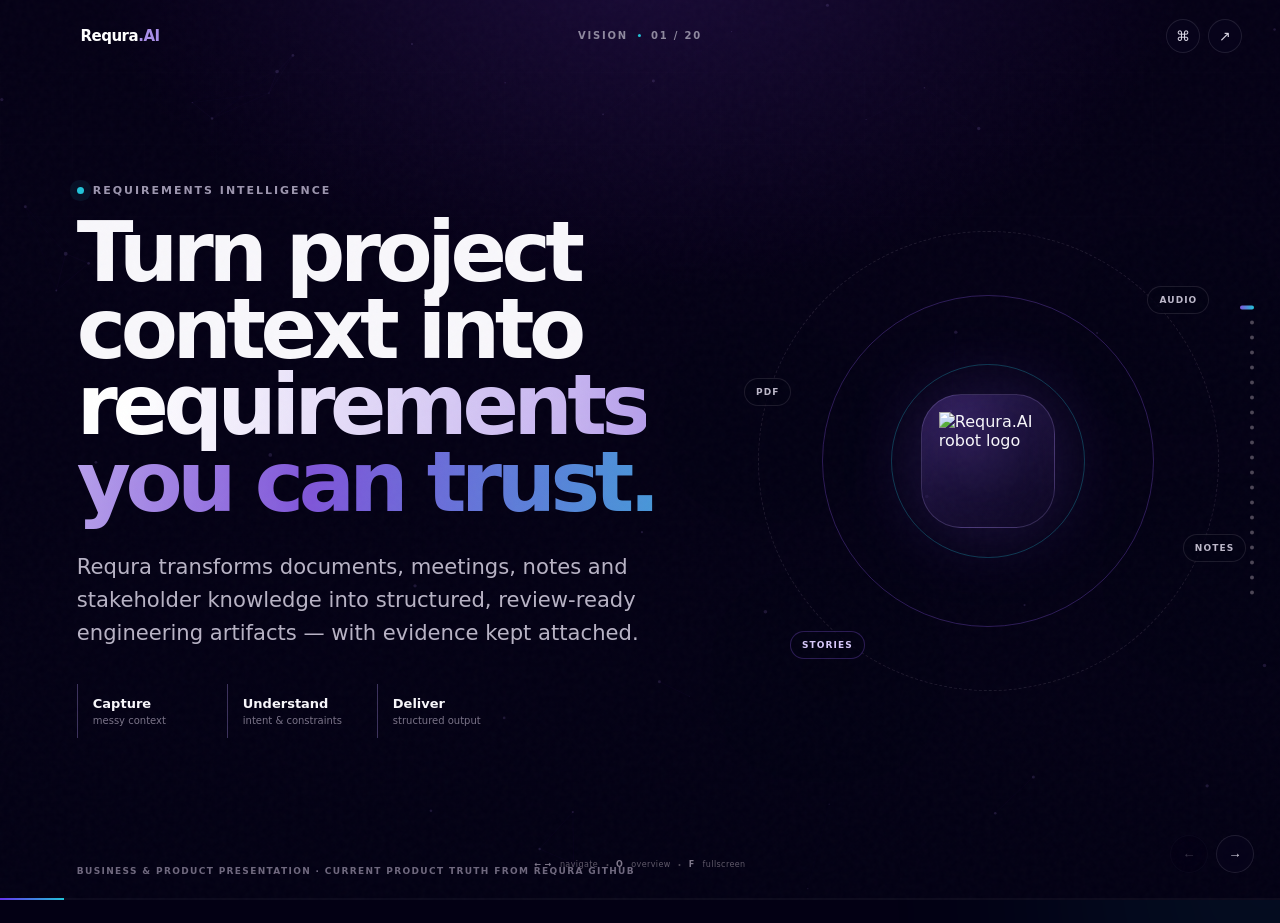
==== index.html @ b91cbfca "feat(presentation): consolidate strategy, restore BMC & add 'Why Now' slide - Consolidated SWOT and " ====
<!doctype html>
<html lang="en">
<head>
  <meta charset="utf-8" />
  <meta name="viewport" content="width=device-width,initial-scale=1,viewport-fit=cover" />
  <meta name="theme-color" content="#030014" />
  <meta name="description" content="Requra.AI — interactive business and product presentation: from fragmented stakeholder context to traceable, review-ready requirements." />
  <meta property="og:title" content="Requra.AI — From Context to Requirements You Can Trust" />
  <meta property="og:description" content="An interactive business and product presentation featuring Requra.AI, evidence-grounded requirements intelligence, market strategy and product proof." />
  <meta property="og:type" content="website" />
  <meta property="og:url" content="https://requra-ai-business-presentation.vercel.app" />
  <meta name="twitter:card" content="summary_large_image" />
  <link rel="canonical" href="https://requra-ai-business-presentation.vercel.app" />
  <title>Requra.AI — From Context to Requirements You Can Trust</title>
  <link rel="stylesheet" href="styles/part-1.css" />
  <link rel="stylesheet" href="styles/part-2.css" />
  <link rel="stylesheet" href="styles/part-3.css" />
  <link rel="stylesheet" href="styles/part-4.css" />
  <link rel="stylesheet" href="styles/part-5.css" />
  <link rel="stylesheet" href="styles/part-6-mobile.css" />
  <link rel="stylesheet" href="styles/part-7-mobile-type.css" />
</head>
<body>
  <div class="noise" aria-hidden="true"></div>
  <div class="ambient ambient-a" aria-hidden="true"></div>
  <div class="ambient ambient-b" aria-hidden="true"></div>

<header aria-label="Presentation controls" class="chrome">
<a aria-label="Requra.AI presentation home" class="brand" href="#s-01">
<span class="brand-mark-wrap"><img alt="" class="brand-mark" src="https://raw.githubusercontent.com/Requra/frontend/db60a53ed2b3621a3a8bae4ac28c4563d7919814/src/assets/images/Logo.png"/></span>
<span class="brand-word">Requra<span>.AI</span></span>
</a>
<div aria-live="polite" class="chrome-center">
<span id="sectionLabel">VISION</span>
<span class="chrome-dot"></span>
<span id="slideCounter">01 / 20</span>
</div>
<div class="chrome-actions">
<button aria-label="Toggle slide overview" class="icon-btn" id="overviewBtn" title="Overview (O)">⌘</button>
<button aria-label="Toggle fullscreen" class="icon-btn" id="fullscreenBtn" title="Fullscreen (F)">↗</button>
</div>
</header>
  <main id="deck" class="deck" aria-live="polite">
<section class="slide is-active" data-section="VISION" data-title="Requra.AI" id="s-01">
<canvas aria-hidden="true" class="hero-canvas" id="heroCanvas"></canvas>
<div class="slide-inner hero-layout">
<div class="hero-copy reveal">
<div class="eyebrow"><span class="pulse-dot"></span> REQUIREMENTS INTELLIGENCE</div>
<h1>Turn project context into<br/><span class="gradient-text">requirements you can trust.</span></h1>
<p class="hero-lead">Requra transforms documents, meetings, notes and stakeholder knowledge into structured, review-ready engineering artifacts — with evidence kept attached.</p>
<div class="hero-meta-row">
<div class="mini-kpi"><strong>Capture</strong><span>messy context</span></div>
<div class="mini-kpi"><strong>Understand</strong><span>intent &amp; constraints</span></div>
<div class="mini-kpi"><strong>Deliver</strong><span>structured output</span></div>
</div>
</div>
<div aria-label="Requra AI transformation visual" class="hero-orbit reveal delay-2">
<div class="orbit-ring ring-1"></div><div class="orbit-ring ring-2"></div><div class="orbit-ring ring-3"></div>
<div class="hero-logo-core"><img alt="Requra.AI robot logo" src="https://raw.githubusercontent.com/Requra/frontend/db60a53ed2b3621a3a8bae4ac28c4563d7919814/src/assets/images/Logo.png"/></div>
<span class="orbit-chip chip-a">PDF</span><span class="orbit-chip chip-b">AUDIO</span><span class="orbit-chip chip-c">NOTES</span><span class="orbit-chip chip-d">STORIES</span>
</div>
</div>
<div class="slide-footnote">BUSINESS &amp; PRODUCT PRESENTATION · CURRENT PRODUCT TRUTH FROM REQURA GITHUB</div>
</section>

<section class="slide" data-section="PROBLEM" data-title="The knowledge gap" id="s-02"><div class="slide-inner two-col"><div class="copy-col reveal"><div class="eyebrow">01 · THE PROBLEM</div><h2>Project knowledge rarely arrives as a clean backlog.</h2><p class="lead">It arrives fragmented — across meetings, files, notes, business rules, follow-ups and changing decisions.</p><div class="quote-card">"The problem is not missing information. It is converting scattered information into something a delivery team can safely build."</div></div><div class="chaos-map reveal delay-2"><div class="source-pill s1"><span>◫</span> stakeholder-notes.docx</div><div class="source-pill s2"><span>◉</span> meeting-audio.wav</div><div class="source-pill s3"><span>▤</span> requirements.pdf</div><div class="source-pill s4"><span>✦</span> follow-up decisions</div><div class="source-pill s5"><span>⌁</span> business constraints</div><div class="chaos-core"><span>?</span><small>Manual interpretation</small></div><svg aria-hidden="true" class="chaos-lines" viewBox="0 0 600 500"><path d="M70,70 C260,110 210,220 300,250"></path><path d="M515,95 C390,120 420,210 300,250"></path><path d="M55,360 C160,330 220,300 300,250"></path><path d="M520,390 C420,340 390,290 300,250"></path><path d="M300,30 C290,120 315,160 300,250"></path></svg></div></div></section>

<section class="slide" data-section="PROBLEM" data-title="Cost of misunderstanding" id="s-03"><div class="slide-inner"><div class="top-copy reveal"><div class="eyebrow">02 · THE COST OF MISUNDERSTANDING</div><h2>A requirement can fail long before code fails.</h2><p class="lead narrow">When intent is lost at handoff, ambiguity compounds across product, engineering and QA.</p></div><div class="failure-chain reveal delay-2"><div class="failure-step"><b>01</b><span class="failure-icon">≈</span><h3>Ambiguous input</h3><p>Different sources say different things.</p></div><div class="chain-arrow">→</div><div class="failure-step"><b>02</b><span class="failure-icon">?</span><h3>Wrong interpretation</h3><p>Intent is inferred without evidence.</p></div><div class="chain-arrow">→</div><div class="failure-step"><b>03</b><span class="failure-icon">⌘</span><h3>Wrong build</h3><p>Engineering implements the wrong behavior.</p></div><div class="chain-arrow">→</div><div class="failure-step danger"><b>04</b><span class="failure-icon">↺</span><h3>Rework</h3><p>More meetings, more cost, more delay.</p></div></div><div class="impact-strip reveal delay-3"><span>Manual documentation</span><i></i><span>Scope drift</span><i></i><span>Missed business rules</span><i></i><span>Delayed delivery</span></div></div></section>

<section class="slide" data-section="VISION" data-title="Why Now" id="s-03-whynow">
  <div class="slide-inner">
    <div class="top-copy reveal">
      <div class="eyebrow">03 · TIMING &amp; OPPORTUNITY</div>
      <h2>Why is now the right time for Requra?</h2>
      <p class="lead narrow">A convergence of technology, delivery expectations, and integration readiness makes this the perfect window.</p>
    </div>
    
    <div style="display: grid; grid-template-columns: 1.15fr 0.85fr; gap: 20px; align-items: stretch; margin-top: 15px;" class="reveal delay-2">
      <!-- Drivers Stack -->
      <div style="display: flex; flex-direction: column; gap: 10px;">
        <div style="background: rgba(255,255,255,.015); border: 1px solid rgba(255,255,255,.05); border-radius: 12px; padding: 12px; display: flex; align-items: start; gap: 12px;">
          <span style="background: var(--cyan); color: #000; font-size: 9px; font-weight: bold; width: 18px; height: 18px; border-radius: 50%; display: inline-flex; align-items: center; justify-content: center; flex-shrink: 0;">01</span>
          <div>
            <b style="font-size: 11px; color: #fff; display: block; margin-bottom: 2px;">AI Maturity Inflection</b>
            <p style="font-size: 9.5px; line-height: 1.4; color: #bbb2cb; margin: 0;">AI can now reliably understand, parse, and structure messy, unstructured project knowledge without heavy hallucination risk.</p>
          </div>
        </div>

        <div style="background: rgba(255,255,255,.015); border: 1px solid rgba(255,255,255,.05); border-radius: 12px; padding: 12px; display: flex; align-items: start; gap: 12px;">
          <span style="background: var(--cyan); color: #000; font-size: 9px; font-weight: bold; width: 18px; height: 18px; border-radius: 50%; display: inline-flex; align-items: center; justify-content: center; flex-shrink: 0;">02</span>
          <div>
            <b style="font-size: 11px; color: #fff; display: block; margin-bottom: 2px;">Distributed Stakeholders</b>
            <p style="font-size: 9.5px; line-height: 1.4; color: #bbb2cb; margin: 0;">Software teams increasingly work across distributed stakeholder networks. Requirements still depend heavily on manual interpretation.</p>
          </div>
        </div>

        <div style="background: rgba(255,255,255,.015); border: 1px solid rgba(255,255,255,.05); border-radius: 12px; padding: 12px; display: flex; align-items: start; gap: 12px;">
          <span style="background: var(--cyan); color: #000; font-size: 9px; font-weight: bold; width: 18px; height: 18px; border-radius: 50%; display: inline-flex; align-items: center; justify-content: center; flex-shrink: 0;">03</span>
          <div>
            <b style="font-size: 11px; color: #fff; display: block; margin-bottom: 2px;">Structured Delivery Mismatch</b>
            <p style="font-size: 9.5px; line-height: 1.4; color: #bbb2cb; margin: 0;">Delivery tools (Jira, ClickUp) are highly structured, but the inputs (meetings, documents) remain completely unstructured.</p>
          </div>
        </div>
      </div>

      <!-- Opportunity Callout -->
      <div style="background: linear-gradient(135deg, rgba(34,195,216,0.08), rgba(127,86,217,0.08)); border: 1px solid rgba(34,195,216,0.2); border-radius: 16px; padding: 20px; display: flex; flex-direction: column; justify-content: center; text-align: center; position: relative;">
        <span style="font-size: 8px; font-weight: 800; letter-spacing: 0.15em; color: var(--cyan); margin-bottom: 10px; display: block; text-transform: uppercase;">THE OPPORTUNITY</span>
        <h3 style="font-size: 15px; line-height: 1.45; color: #fff; margin: 0 0 10px 0;">Turn unstructured project knowledge into a structured engineering system.</h3>
        <p style="font-size: 10px; line-height: 1.5; color: #bbb2cb; margin: 0;">Requra bridges the handoff gap by acting as the translator between messy context and rigorous, evidence-backed development backlogs.</p>
      </div>
    </div>

    <div style="font-size: 8px; letter-spacing: 0.15em; text-transform: uppercase; color: var(--cyan); text-align: center; margin-top: 15px; border: 1px dashed rgba(34,195,216,0.3); padding: 5px; border-radius: 8px; background: rgba(34,195,216,0.02);" class="reveal delay-3">
      ↳ The timing window: LLMs are powerful enough, teams are distributed enough, and tool APIs are mature enough.
    </div>
  </div>
</section>

<section class="slide" data-section="SOLUTION" data-title="The Requra flow" id="s-04"><div class="slide-inner"><div class="top-copy reveal"><div class="eyebrow">03 · THE REQURA SOLUTION</div><h2>One continuous path from context to delivery.</h2><p class="lead narrow">Requra gives project knowledge a structure without breaking its connection to the original source.</p></div><div class="flow-lane reveal delay-2"><div class="flow-node"><span>01</span><svg class="flow-icon" viewBox="0 0 24 24" fill="none" stroke="currentColor" stroke-width="2" stroke-linecap="round" stroke-linejoin="round" style="position: absolute; top: 16px; right: 18px; width: 18px; height: 18px; color: var(--violet-soft);"><path d="M14 2H6a2 2 0 0 0-2 2v16a2 2 0 0 0 2 2h12a2 2 0 0 0 2-2V8z" /><polyline points="14 2 14 8 20 8" /><line x1="12" y1="18" x2="12" y2="12" /><line x1="9" y1="15" x2="15" y2="15" /></svg><b>Capture</b><small>documents · meetings · notes</small></div><div class="flow-connector"><i></i></div><div class="flow-node"><span>02</span><svg class="flow-icon" viewBox="0 0 24 24" fill="none" stroke="currentColor" stroke-width="2" stroke-linecap="round" stroke-linejoin="round" style="position: absolute; top: 16px; right: 18px; width: 18px; height: 18px; color: var(--violet-soft);"><circle cx="11" cy="11" r="8" /><line x1="21" y1="21" x2="16.65" y2="16.65" /></svg><b>Understand</b><small>needs · actors · constraints</small></div><div class="flow-connector"><i></i></div><div class="flow-node featured"><span>03</span><svg class="flow-icon" viewBox="0 0 24 24" fill="none" stroke="currentColor" stroke-width="2" stroke-linecap="round" stroke-linejoin="round" style="position: absolute; top: 16px; right: 18px; width: 18px; height: 18px; color: var(--cyan);"><rect x="3" y="3" width="7" height="9" /><rect x="14" y="3" width="7" height="5" /><rect x="14" y="12" width="7" height="9" /><rect x="3" y="16" width="7" height="5" /></svg><b>Structure</b><small>requirements · stories · AC</small></div><div class="flow-connector"><i></i></div><div class="flow-node"><span>04</span><svg class="flow-icon" viewBox="0 0 24 24" fill="none" stroke="currentColor" stroke-width="2" stroke-linecap="round" stroke-linejoin="round" style="position: absolute; top: 16px; right: 18px; width: 18px; height: 18px; color: var(--violet-soft);"><path d="M12 22s8-4 8-10V5l-8-3-8 3v7c0 6 8 10 8 10z" /><path d="M9 11l2 2 4-4" /></svg><b>Validate</b><small>evidence · quality · coverage</small></div><div class="flow-connector"><i></i></div><div class="flow-node"><span>05</span><svg class="flow-icon" viewBox="0 0 24 24" fill="none" stroke="currentColor" stroke-width="2" stroke-linecap="round" stroke-linejoin="round" style="position: absolute; top: 16px; right: 18px; width: 18px; height: 18px; color: var(--violet-soft);"><path d="M17 21v-2a4 4 0 0 0-4-4H5a4 4 0 0 0-4 4v2" /><circle cx="9" cy="7" r="4" /><path d="M23 21v-2a4 4 0 0 0-3-3.87" /><path d="M16 3.13a4 4 0 0 1 0 7.75" /></svg><b>Review</b><small>BA · PM · stakeholders</small></div><div class="flow-connector"><i></i></div><div class="flow-node"><span>06</span><svg class="flow-icon" viewBox="0 0 24 24" fill="none" stroke="currentColor" stroke-width="2" stroke-linecap="round" stroke-linejoin="round" style="position: absolute; top: 16px; right: 18px; width: 18px; height: 18px; color: var(--violet-soft);"><polyline points="21 8 21 21 3 21 3 8" /><rect x="1" y="3" width="22" height="5" /><line x1="10" y1="12" x2="14" y2="12" /></svg><b>Deliver</b><small>engineering-ready artifacts</small></div></div><div class="proof-chip reveal delay-3"><span>✓</span> This end-to-end product flow is implemented across the current frontend and AI-service contracts.</div></div></section>

<section class="slide" data-section="EXPERIENCE" data-title="Human in the loop" id="s-05"><div class="slide-inner"><div class="top-copy reveal"><div class="eyebrow">04 · THE HUMAN SYSTEM</div><h2>AI accelerates the work. People keep the authority.</h2></div><div class="human-system reveal delay-2"><div class="persona stakeholder"><div class="persona-icon">◎</div><h3>Stakeholder / Client</h3><p>Provides context, decisions and feedback.</p></div><div class="system-line"><span>context</span><i></i><span>review</span></div><div class="requra-core"><img alt="" src="https://raw.githubusercontent.com/Requra/frontend/db60a53ed2b3621a3a8bae4ac28c4563d7919814/src/assets/images/Logo.png"/><strong>Requra.AI</strong><small>capture · analyze · trace</small></div><div class="system-line"><span>evidence</span><i></i><span>refinement</span></div><div class="persona analyst"><div class="persona-icon">◇</div><h3>BA / PM / Product</h3><p>Reviews, edits, aligns and approves.</p></div><div class="down-line"><i></i><span>approved specification</span></div><div class="persona engineering"><div class="persona-icon">⌘</div><h3>Engineering &amp; QA</h3><p>Consumes clear stories, criteria and source-backed requirements.</p></div></div><p class="center-caption reveal delay-3">Requra is not positioned as "replace the analyst." It removes mechanical requirements work and strengthens the evidence behind decisions.</p></div></section>

<section class="slide" data-section="PRODUCT" data-title="Product proof" id="s-06"><div class="slide-inner product-proof-layout"><div class="copy-col reveal"><div class="eyebrow"><span class="verified-dot"></span> CURRENT PRODUCT</div><h2>This is already a working product surface — not a concept deck.</h2><p class="lead">Projects, asynchronous analysis, results, source evidence, stakeholder review and meeting workflows are represented in the current application.</p><div class="feature-tags"><span>Projects</span><span>AI Results</span><span>Evidence</span><span>Stakeholder Review</span><span>Meetings</span><span>Exports</span></div><a class="demo-link" href="https://requra-demo-rust.vercel.app/demo" rel="noreferrer" target="_blank">Open interactive demo <b>↗</b></a></div><div aria-label="Requra product screenshots" class="screen-stack reveal delay-2"><figure class="screen screen-main"><img alt="Requra AI results workspace" src="https://raw.githubusercontent.com/Requra/frontend/db60a53ed2b3621a3a8bae4ac28c4563d7919814/docs/readme/screenshots/ai-results.png"/><figcaption>AI Results Workspace</figcaption></figure><figure class="screen screen-left"><img alt="Requra dashboard" src="https://raw.githubusercontent.com/Requra/frontend/db60a53ed2b3621a3a8bae4ac28c4563d7919814/docs/readme/screenshots/dashboard.png"/><figcaption>Dashboard</figcaption></figure><figure class="screen screen-right"><img alt="Requra evidence view" src="https://raw.githubusercontent.com/Requra/frontend/db60a53ed2b3621a3a8bae4ac28c4563d7919814/docs/readme/screenshots/evidence.png"/><figcaption>Evidence View</figcaption></figure></div></div></section>

<section class="slide" data-section="PRODUCT" data-title="What Requra produces" id="s-07"><div class="slide-inner"><div class="top-copy reveal"><div class="eyebrow"><span class="verified-dot"></span> CURRENT STRUCTURED OUTPUTS</div><h2>Raw context becomes a connected delivery artifact.</h2><p class="lead narrow">The value is not six disconnected documents. It is one traceable chain from source evidence to a requirement, story, acceptance criteria and delivery output.</p></div><div class="artifact-stage reveal delay-2"><div class="artifact-sources"><div class="artifact-kicker">RAW CONTEXT</div><article><span>PDF</span><b>Business rules</b><small>page-aware source</small></article><article><span>DOCX</span><b>Stakeholder notes</b><small>document evidence</small></article><article><span>WAV</span><b>Meeting audio</b><small>transcribed when configured</small></article></div><div class="artifact-thread"><div class="artifact-thread-line"></div><div class="artifact-thread-core"><img alt="" src="https://raw.githubusercontent.com/Requra/frontend/db60a53ed2b3621a3a8bae4ac28c4563d7919814/src/assets/images/Logo.png"/><b>Requra.AI</b><small>structure + trace</small></div><span class="artifact-thread-label">evidence remains attached</span></div><div class="artifact-outcomes"><div class="artifact-kicker">ILLUSTRATIVE ARTIFACT ANATOMY</div><article class="artifact-card requirement"><header><span>REQ-014</span><em>BUSINESS RULE</em></header><h3>Reset link expiry</h3><p>The system shall expire password-reset links after 15 minutes.</p><footer>↳ source quote · page / chunk reference</footer></article><article class="artifact-card story"><header><span>US-008</span><em>USER STORY</em></header><p>As a customer, I want a time-bound reset link so that account recovery stays secure.</p><footer>linked to REQ-014</footer></article><article class="artifact-card acceptance"><header><span>AC</span><em>GIVEN · WHEN · THEN</em></header><p><b>Given</b> a reset link is issued, <b>when</b> 15 minutes pass, <b>then</b> the link is rejected.</p></article></div></div><div class="artifact-output-strip reveal delay-3"><article><span>Σ</span><b>Executive summary</b><small>decisions · risks · scope · actions</small></article><article><span>↔</span><b>Coverage</b><small>requirement ↔ story mapping</small></article><article><span>⇥</span><b>Delivery</b><small>Excel-ready · Jira-compatible structures</small></article></div></div></section>

<section class="slide" data-section="ARCHITECTURE" data-title="System Architecture" id="s-07-arch"><div class="slide-inner"><div class="top-copy reveal"><div class="eyebrow"><span class="verified-dot"></span> SYSTEM ARCHITECTURE</div><h2>Async processing keeps heavy AI workloads off the request path.</h2><p class="lead narrow">A multi-layered architecture separating fast client requests from heavy background AI graph processing.</p></div><div class="flow-lane reveal delay-2"><div class="flow-node"><span>01</span><svg class="flow-icon" viewBox="0 0 24 24" fill="none" stroke="currentColor" stroke-width="2" stroke-linecap="round" stroke-linejoin="round" style="position: absolute; top: 16px; right: 18px; width: 18px; height: 18px; color: var(--violet-soft);"><rect x="2" y="3" width="20" height="14" rx="2" ry="2" /><line x1="8" y1="21" x2="16" y2="21" /><line x1="12" y1="17" x2="12" y2="21" /></svg><b>React &amp; Flutter</b><small>Web &amp; Mobile clients</small></div><div class="flow-connector"><i></i></div><div class="flow-node"><span>02</span><svg class="flow-icon" viewBox="0 0 24 24" fill="none" stroke="currentColor" stroke-width="2" stroke-linecap="round" stroke-linejoin="round" style="position: absolute; top: 16px; right: 18px; width: 18px; height: 18px; color: var(--violet-soft);"><rect x="2" y="2" width="20" height="8" rx="2" ry="2" /><rect x="2" y="14" width="20" height="8" rx="2" ry="2" /><line x1="6" y1="6" x2="6.01" y2="6" /><line x1="6" y1="18" x2="6.01" y2="18" /></svg><b>.NET Core</b><small>App backend</small></div><div class="flow-connector"><i></i></div><div class="flow-node"><span>03</span><svg class="flow-icon" viewBox="0 0 24 24" fill="none" stroke="currentColor" stroke-width="2" stroke-linecap="round" stroke-linejoin="round" style="position: absolute; top: 16px; right: 18px; width: 18px; height: 18px; color: var(--violet-soft);"><path d="M12 2L2 7l10 5 10-5-10-5z" /><path d="M2 17l10 5 10-5" /><path d="M2 12l10 5 10-5" /></svg><b>FastAPI</b><small>AI pipeline gateway</small></div><div class="flow-connector"><i></i></div><div class="flow-node featured"><span>04</span><svg class="flow-icon" viewBox="0 0 24 24" fill="none" stroke="currentColor" stroke-width="2" stroke-linecap="round" stroke-linejoin="round" style="position: absolute; top: 16px; right: 18px; width: 18px; height: 18px; color: var(--cyan);"><line x1="3" y1="6" x2="21" y2="6" /><line x1="3" y1="12" x2="21" y2="12" /><line x1="3" y1="18" x2="21" y2="18" /><path d="M3 6l4-4 4 4" /></svg><b>Redis / RQ</b><small>Async queue</small></div><div class="flow-connector"><i></i></div><div class="flow-node"><span>05</span><svg class="flow-icon" viewBox="0 0 24 24" fill="none" stroke="currentColor" stroke-width="2" stroke-linecap="round" stroke-linejoin="round" style="position: absolute; top: 16px; right: 18px; width: 18px; height: 18px; color: var(--violet-soft);"><rect x="4" y="4" width="16" height="16" rx="2" ry="2" /><rect x="9" y="9" width="6" height="6" /><line x1="9" y1="1" x2="9" y2="4" /><line x1="15" y1="1" x2="15" y2="4" /><line x1="9" y1="20" x2="9" y2="23" /><line x1="15" y1="20" x2="15" y2="23" /><line x1="20" y1="9" x2="23" y2="9" /><line x1="20" y1="15" x2="23" y2="15" /><line x1="1" y1="9" x2="4" y2="9" /><line x1="1" y1="15" x2="4" y2="15" /></svg><b>RQ Worker</b><small>LangGraph engine</small></div><div class="flow-connector"><i></i></div><div class="flow-node"><span>06</span><svg class="flow-icon" viewBox="0 0 24 24" fill="none" stroke="currentColor" stroke-width="2" stroke-linecap="round" stroke-linejoin="round" style="position: absolute; top: 16px; right: 18px; width: 18px; height: 18px; color: var(--violet-soft);"><ellipse cx="12" cy="5" rx="9" ry="3" /><path d="M3 5v14c0 1.66 4 3 9 3s9-1.34 9-3V5" /><path d="M3 12c0 1.66 4 3 9 3s9-1.34 9-3" /></svg><b>Postgres / Vector</b><small>Durable state</small></div></div><div class="trust-strip reveal delay-3" style="margin-top: 15px; display: grid; grid-template-columns: repeat(4, minmax(0, 1fr)); gap: 10px; border-top: 1px dashed rgba(255,255,255,0.06); padding-top: 12px; text-align: left;"><article style="background: rgba(255,255,255,0.015); border: 1px solid rgba(255,255,255,0.05); padding: 8px 12px; border-radius: 8px;"><b style="color: #fff; font-size: 10px; display: block; margin-bottom: 2px;">Stakeholder Isolation</b><small style="color: #8f85a2; font-size: 8px; line-height: 1.3; display: block;">Tokenized review links bypass public signup &amp; keep project boundaries secure.</small></article><article style="background: rgba(255,255,255,0.015); border: 1px solid rgba(255,255,255,0.05); padding: 8px 12px; border-radius: 8px;"><b style="color: #fff; font-size: 10px; display: block; margin-bottom: 2px;">Granular RBAC</b><small style="color: #8f85a2; font-size: 8px; line-height: 1.3; display: block;">Enforces PM, BA, and Stakeholder roles &amp; Owner/Contributor/Viewer access.</small></article><article style="background: rgba(255,255,255,0.015); border: 1px solid rgba(255,255,255,0.05); padding: 8px 12px; border-radius: 8px;"><b style="color: #fff; font-size: 10px; display: block; margin-bottom: 2px;">PII Masking</b><small style="color: #8f85a2; font-size: 8px; line-height: 1.3; display: block;">AI pipeline strips personal identifiers from transcripts and files before LLM processing.</small></article><article style="background: rgba(255,255,255,0.015); border: 1px solid rgba(255,255,255,0.05); padding: 8px 12px; border-radius: 8px;"><b style="color: #fff; font-size: 10px; display: block; margin-bottom: 2px;">Human Approval Gate</b><small style="color: #8f85a2; font-size: 8px; line-height: 1.3; display: block;">PM retains full authority to edit and approve requirements before external pushing.</small></article></div><div class="proof-chip reveal delay-3"><span>✓</span> API returns quickly while background workers process the pipeline.</div></div></section>

<section class="slide" data-section="WORKFLOW" data-title="End-to-End Story" id="s-07-workflow"><div class="slide-inner"><div class="top-copy reveal"><div class="eyebrow"><span class="verified-dot"></span> REAL-WORLD END-TO-END STORY</div><h2>From multi-source chaos to approved, delivery-ready requirements.</h2><p class="lead narrow">From evidence to ClickUp and Jira in one workflow.</p></div><div class="story-chain reveal delay-2" style="display: grid; grid-template-columns: repeat(5, minmax(0, 1fr)); gap: 12px; align-items: stretch; margin-top: 6px;"><article style="background: rgba(255,255,255,.025); border: 1px solid rgba(255,255,255,.08); border-radius: 16px; padding: 16px; display: flex; flex-direction: column; position: relative;"><div style="display: flex; justify-content: space-between; align-items: center; margin-bottom: 10px;"><span style="font-size: 8px; font-weight: 800; letter-spacing: .12em; color: var(--violet-soft);">01 · CAPTURE</span><span style="font-size: 14px;">📄🎙️</span></div><h3 style="font-size: 13px; margin: 0 0 8px 0; color: #fff;">Multi-Source Input</h3><div style="font-size: 9px; line-height: 1.45; color: #9c95ab; display: flex; flex-direction: column; gap: 6px;"><div style="background: rgba(127,86,217,.08); border-left: 2px solid var(--violet); padding: 5px 7px; border-radius: 4px;"><b style="color: #d1c8e8; display: block;">PDF / DOCX:</b> "Reset links expire after 15 minutes."</div><div style="background: rgba(34,195,216,.08); border-left: 2px solid var(--cyan); padding: 5px 7px; border-radius: 4px;"><b style="color: #c0edf4; display: block;">Meeting Audio:</b> "Customers need secure password recovery."</div></div><span style="margin-top: auto; padding-top: 10px; font-size: 8px; color: #766f85; border-top: 1px solid rgba(255,255,255,.05);">Raw evidence indexed</span></article><article style="background: rgba(255,255,255,.025); border: 1px solid rgba(255,255,255,.08); border-radius: 16px; padding: 16px; display: flex; flex-direction: column;"><div style="display: flex; justify-content: space-between; align-items: center; margin-bottom: 10px;"><span style="font-size: 8px; font-weight: 800; letter-spacing: .12em; color: var(--cyan);">02 · UNDERSTAND</span><span style="font-size: 14px;">🧠</span></div><h3 style="font-size: 13px; margin: 0 0 8px 0; color: #fff;">Context Extraction</h3><div style="font-size: 9.5px; line-height: 1.5; color: #bbb2cb; display: flex; flex-direction: column; gap: 4px; background: rgba(0,0,0,.25); padding: 8px; border-radius: 6px; border: 1px solid rgba(255,255,255,.04);"><div><b style="color: var(--cyan);">Actor:</b> Customer</div><div><b style="color: var(--cyan);">Need:</b> Password recovery</div><div><b style="color: var(--cyan);">Constraint:</b> 15-minute expiration</div><div><b style="color: var(--cyan);">Evidence:</b> source chunk #14</div></div><span style="margin-top: auto; padding-top: 10px; font-size: 8px; color: #766f85; border-top: 1px solid rgba(255,255,255,.05); line-height: 1.35;">Evidence-grounded retrieval<br/><span style="font-size: 7px; opacity: 0.6;">pgvector · source chunk #14</span></span></article><article style="background: linear-gradient(145deg,rgba(127,86,217,.12),rgba(255,255,255,.02)); border: 1px solid rgba(127,86,217,.35); border-radius: 16px; padding: 16px; display: flex; flex-direction: column;"><div style="display: flex; justify-content: space-between; align-items: center; margin-bottom: 10px;"><span style="font-size: 8px; font-weight: 800; letter-spacing: .12em; color: var(--cyan);">03 · STRUCTURE</span><span style="font-size: 14px;">⊞</span></div><h3 style="font-size: 13px; margin: 0 0 8px 0; color: #fff;">REQ / Story / AC</h3><div style="font-size: 9px; line-height: 1.4; color: #ccc4dc; display: flex; flex-direction: column; gap: 5px;"><div><b style="color: #e2dbf5;">REQ-014:</b> Reset links expire after 15 minutes.</div><div><b style="color: #e2dbf5;">US-008:</b> As a customer, I want a time-bound reset link so that account recovery stays secure.</div><div style="background: rgba(0,0,0,.35); padding: 5px 6px; border-radius: 4px; font-family: monospace; font-size: 8px; color: #a9e4ed; border-left: 2px solid var(--cyan);"><b>Given</b> reset link issued<br/><b>When</b> 15 minutes pass<br/><b>Then</b> link is rejected</div></div><span style="margin-top: auto; padding-top: 10px; font-size: 8px; color: #8f85a2; border-top: 1px solid rgba(255,255,255,.05);">Gherkin acceptance criteria</span></article><article style="background: rgba(255,255,255,.025); border: 1px solid rgba(255,255,255,.08); border-radius: 16px; padding: 16px; display: flex; flex-direction: column;"><div style="display: flex; justify-content: space-between; align-items: center; margin-bottom: 10px;"><span style="font-size: 8px; font-weight: 800; letter-spacing: .12em; color: var(--violet-soft);">04 · REVIEW</span><span style="font-size: 14px;">👥</span></div><h3 style="font-size: 13px; margin: 0 0 8px 0; color: #fff;">Human Approval Gate</h3><div style="font-size: 9px; line-height: 1.45; color: #9c95ab; display: flex; flex-direction: column; gap: 6px;"><div style="background: rgba(255,255,255,.03); padding: 5px 6px; border-radius: 4px;"><b style="color: #ddd;">Stakeholder:</b> Reviews &amp; comments on scope.</div><div style="background: rgba(106,169,61,.08); border-left: 2px solid #79c948; padding: 5px 6px; border-radius: 4px;"><b style="color: #b7e899;">PM:</b> Resolves → edits → approves ✓</div></div><span style="margin-top: auto; padding-top: 10px; font-size: 8px; color: #766f85; border-top: 1px solid rgba(255,255,255,.05);">Human-in-the-loop</span></article><article style="background: linear-gradient(145deg,rgba(34,195,216,.14),rgba(255,255,255,.02)); border: 1px solid rgba(34,195,216,.38); border-radius: 16px; padding: 16px; display: flex; flex-direction: column;"><div style="display: flex; justify-content: space-between; align-items: center; margin-bottom: 10px;"><span style="font-size: 8px; font-weight: 800; letter-spacing: .12em; color: var(--cyan);">05 · DELIVER</span><span style="font-size: 14px;">🚀</span></div><h3 style="font-size: 13px; margin: 0 0 8px 0; color: #fff;">ClickUp &amp; Jira</h3><div style="font-size: 9px; line-height: 1.45; color: #a5d8e2; display: flex; flex-direction: column; gap: 6px;"><div style="background: rgba(34,195,216,.08); padding: 5px 6px; border-radius: 4px;"><b style="color: #fff; display: block;">⚡ ClickUp</b> Approved story pushed directly via API</div><div style="background: rgba(127,86,217,.12); padding: 5px 6px; border-radius: 4px;"><b style="color: #fff; display: block;">📦 Jira</b> Jira-ready CSV with requirement/story mapping</div></div><span style="margin-top: auto; padding-top: 10px; font-size: 8px; color: var(--cyan); border-top: 1px solid rgba(34,195,216,.2); font-weight: 700;">Approved once → delivered downstream</span></article></div><div style="font-size: 8px; letter-spacing: 0.15em; text-transform: uppercase; color: var(--cyan); text-align: center; margin: 15px 0 5px 0; border: 1px dashed rgba(34,195,216,0.3); padding: 6px; border-radius: 8px; background: rgba(34,195,216,0.02);">↳ Traceable Delivery Chain: Source Context → Structure → Humans → Downstream Backlog</div><div class="impact-strip reveal delay-3" style="margin-top: 10px;"><span>Multi-source context</span><i></i><span>Semantic understanding</span><i></i><span>Traceable user stories</span><i></i><span>Stakeholder review &amp; PM gate</span><i></i><span>ClickUp API &amp; Jira CSV export</span></div></div></section>

<section class="slide" data-section="AI" data-title="AI you can inspect" id="s-08"><div class="slide-inner ai-layout visual-ai-layout"><div class="copy-col reveal"><div class="eyebrow"><span class="verified-dot"></span> REQURA AI</div><h2>Evidence-grounded AI, not plausible prose.</h2><p class="lead">Requra does more than ask a model to "write user stories." It extracts, retrieves, checks, classifies, grounds, validates and can repair before formatting the result.</p><div class="ai-pill-row"><span>15-node logical graph</span><span>BM25 &amp; Vector RAG</span><span>PII Redaction</span><span>Self-Repair Cycle</span><span>STT/LLM Failovers</span><span>Grounding checks</span></div><div class="trust-difference"><article class="generic"><span>GENERIC AI</span><b>"This sounds right."</b><small>Answer quality depends heavily on prompt and session context.</small></article><div class="trust-arrow">→</div><article class="requra"><span>REQURA AI</span><b>"Show me the source."</b><small>Evidence, coverage and validation remain part of the output model.</small></article></div></div><figure class="traceability-showcase reveal delay-2"><div class="figure-glow"></div><img alt="Requra 15-node execution graph" src="assets/graph-image.png"/><figcaption><span>LOGICAL GRAPH</span><b>15 logical steps executed physically across 13 optimized nodes for parallel preparation and error isolation.</b></figcaption></figure></div></section>

<section class="slide" data-section="AI" data-title="Conflict Detection" id="s-08-conflict"><div class="slide-inner ai-layout visual-ai-layout"><div class="copy-col reveal"><div class="eyebrow"><span class="verified-dot"></span> SEMANTIC CONFLICT DETECTION</div><h2>Detecting contradictions before they reach code.</h2><p class="lead">Requra uses hybrid embedding similarity and logical rules to identify, classify, and resolve conflicting requirements across multiple sources.</p><div class="tech-boundary" style="margin-top: 15px;"><p style="margin: 0 0 8px 0; font-size: 11px;"><b>1. Semantic Filter:</b> Cosine similarity on pgvector embeddings selects candidate pairs.</p><p style="margin: 0 0 8px 0; font-size: 11px;"><b>2. LLM Classifier:</b> Identifies contradictions, constraint overlaps, or scope boundary mismatches.</p><p style="margin: 0 0 8px 0; font-size: 11px;"><b>3. Deterministic Overrides:</b> Algorithmic filters verify that orthogonal limits are treated as complementary rather than conflicts.</p><p style="margin: 0; font-size: 11px;"><b>4. Analyst Action:</b> Generates custom clarification questions and resolution options for the PM.</p></div></div><div class="matrix-wrap reveal delay-2" style="grid-template-columns: 1fr; gap: 12px; max-width: 480px; align-self: center;"><div class="artifact-card" style="border-color: rgba(209,42,5,.25); background: linear-gradient(145deg,rgba(209,42,5,.05),rgba(255,255,255,.015));"><header><span style="color: #e66d54;">REQ-002 vs REQ-012</span><em style="color: #e66d54;">CONTRADICTION (HIGH)</em></header><p style="font-size: 10px; margin-bottom: 6px;"><b>REQ-002:</b> Password-reset links expire after 15 minutes.</p><p style="font-size: 10px; margin-bottom: 12px;"><b>REQ-012:</b> Reset links must remain valid for at least 1 hour.</p><footer style="color: #bbb; padding-top: 10px; border-top: 1px solid rgba(255,255,255,.065);"><span style="color: var(--cyan); font-weight: bold; display: block; margin-bottom: 4px; font-size: 8px;">JURY CLARIFICATION QUESTION</span>"Should the recovery security window be 15 minutes or 60 minutes?"</footer></div><div class="proof-chip" style="margin: 0!important; align-self: stretch; text-align: center; font-size: 8px; border-color: rgba(209,42,5,.18); background: rgba(209,42,5,.03); color: #cbaaaa;"><span>⚠</span> Blocks automatic story generation until resolved by the Project Manager.</div></div></div></section>

<section class="slide" data-section="VALUE" data-title="Why e-business" id="s-09"><div class="slide-inner"><div class="top-copy reveal"><div class="eyebrow">05 · WHY E-BUSINESS?</div><h2>Requra is valuable because requirements work is a connected system.</h2><p class="lead narrow">The business case is not "software is online." It is that context, review, traceability and delivery need to remain connected across people and time.</p></div><div class="business-network reveal delay-2"><div class="network-ring ring-a"></div><div class="network-ring ring-b"></div><div class="network-core"><img alt="" src="https://raw.githubusercontent.com/Requra/frontend/db60a53ed2b3621a3a8bae4ac28c4563d7919814/src/assets/images/Logo.png"/><b>Requra</b><small>shared requirements context</small></div><article class="network-node nn-1"><span>01</span><b>Collaboration</b><small>roles work from one context</small></article><article class="network-node nn-2"><span>02</span><b>Continuity</b><small>decisions survive handoffs</small></article><article class="network-node nn-3"><span>03</span><b>Automation</b><small>less repetitive analysis</small></article><article class="network-node nn-4"><span>04</span><b>Traceability</b><small>source → delivery chain</small></article><article class="network-node nn-5"><span>05</span><b>Scale</b><small>repeatable project workflow</small></article><article class="network-node nn-6"><span>06</span><b>Integration</b><small>structured downstream output</small></article><svg class="network-links" viewBox="0 0 1000 430" aria-hidden="true"><path d="M500 214L170 85M500 214L500 48M500 214L830 85M500 214L830 345M500 214L500 382M500 214L170 345"></path></svg></div><div class="network-outcomes reveal delay-3"><span>fewer handoff gaps</span><i></i><span>faster review loops</span><i></i><span>reusable delivery process</span></div></div></section>


<section class="slide" data-section="MARKET" data-title="STP strategy" id="s-10"><div class="slide-inner"><div class="top-copy reveal"><div class="eyebrow"><span class="strategy-dot"></span> 06 · SEGMENTATION · TARGETING · POSITIONING</div><h2>Start where requirements pain is repeated, multi-source and expensive.</h2></div><div class="market-map-layout reveal delay-2"><div class="market-narrative"><div class="market-list"><span>SEGMENTS</span><article><b>Software houses</b><small>multiple clients · repeated discovery</small></article><article><b>Digital agencies</b><small>fast handoffs · changing scope</small></article><article><b>Enterprise delivery</b><small>governance · many stakeholders</small></article><article><b>Startups / product teams</b><small>high change · lean teams</small></article></div><div class="target-callout"><span>PRIMARY TARGET</span><b>BA / PM / Product teams</b><p>Teams repeatedly converting stakeholder inputs into specifications and delivery artifacts.</p></div></div><div class="market-fit-panel"><div class="market-fit-head"><span>QUALITATIVE PRIORITIZATION</span><small>Strategic hypothesis — not measured market data</small></div><div class="market-fit-map"><div class="axis axis-y"><span>higher requirements complexity</span><i></i><span>lower</span></div><div class="axis axis-x"><span>fragmented / occasional</span><i></i><span>continuous workflow need</span></div><div class="fit-zone"></div><div class="market-point mp-solo"><i></i><b>Solo project</b></div><div class="market-point mp-startup"><i></i><b>Startup</b></div><div class="market-point mp-agency"><i></i><b>Agency</b></div><div class="market-point mp-house"><i></i><b>Software house</b></div><div class="market-point mp-enterprise"><i></i><b>Enterprise delivery</b></div></div><blockquote>"The AI-powered requirements workspace that transforms project conversations into development-ready specifications you can trace back to the source."</blockquote></div></div></div></section>

<section class="slide" data-section="POSITIONING" data-title="Competitive advantage" id="s-11"><div class="slide-inner"><div class="top-copy reveal"><div class="eyebrow">07 · COMPETITIVE POSITION</div><h2>Requra competes against fragmented workflows — not only other AI tools.</h2></div><div class="matrix-wrap reveal delay-2"><div class="matrix"><div class="matrix-row head"><span>Capability</span><span>Manual docs</span><span>Generic AI</span><span class="requra-col">Requra</span></div><div class="matrix-row"><span>Multi-source project context</span><span class="partial">◐</span><span class="partial">◐</span><span class="yes">●</span></div><div class="matrix-row"><span>Structured requirement outputs</span><span class="partial">◐</span><span class="partial">◐</span><span class="yes">●</span></div><div class="matrix-row"><span>Source traceability</span><span class="partial">◐</span><span class="no">○</span><span class="yes">●</span></div><div class="matrix-row"><span>Quality &amp; coverage checks</span><span class="partial">◐</span><span class="no">○</span><span class="yes">●</span></div><div class="matrix-row"><span>Stakeholder review workflow</span><span class="partial">◐</span><span class="no">○</span><span class="yes">●</span></div><div class="matrix-row"><span>Delivery-ready exports</span><span class="partial">◐</span><span class="partial">◐</span><span class="yes">●</span></div></div><div class="position-panel"><div class="position-head"><span>POSITIONING LENS</span><small>Qualitative comparison</small></div><div class="position-map"><div class="position-y"><span>evidence-rich</span><i></i><span>evidence-light</span></div><div class="position-x"><span>general-purpose</span><i></i><span>requirements-native</span></div><div class="position-point pp-manual"><i></i><b>Manual docs</b></div><div class="position-point pp-generic"><i></i><b>Generic AI</b></div><div class="position-point pp-requra"><i></i><b>Requra</b><small>traceable + structured</small></div></div><div class="position-pill-row"><span>multi-source</span><span>evidence-backed</span><span>quality layer</span><span>human review</span></div></div></div></div></section>

<section class="slide" data-section="STRATEGY" data-title="Business Strategy" id="s-12-strategy">
  <div class="slide-inner">
    <div class="top-copy reveal" style="margin-bottom: 10px;">
      <div class="eyebrow"><span class="strategy-dot"></span> 08 · STRATEGY &amp; SYSTEM</div>
      <h2>Business Strategy &amp; Dynamics</h2>
      <p class="lead narrow">Aligning strategic SWOT positioning and operational Marketing Mix (4Ps) into one coherent business framework.</p>
    </div>
    
    <div style="display: grid; grid-template-columns: 1.15fr 0.85fr; gap: 15px; align-items: start; margin-top: 10px;" class="reveal delay-2">
      <!-- Marketing Mix (4Ps) Column -->
      <div style="display: flex; flex-direction: column; gap: 8px;">
        <span style="font-size: 8px; font-weight: 800; letter-spacing: .12em; color: var(--violet-soft); display: block; border-bottom: 1px solid rgba(255,255,255,0.06); padding-bottom: 3px; margin-bottom: 3px;">OPERATIONAL MIX (4Ps)</span>
        <div style="display: grid; grid-template-columns: 1fr 1fr; gap: 8px;">
          <article style="background: rgba(255,255,255,.015); border: 1px solid rgba(255,255,255,.05); border-radius: 12px; padding: 10px; min-height: 95px; display: flex; flex-direction: column; justify-content: space-between;">
            <div>
              <span style="font-size: 7.5px; color: var(--cyan); font-weight: bold; display: block; margin-bottom: 3px;">P1 · PRODUCT</span>
              <b style="font-size: 10.5px; color: #fff; display: block; margin-bottom: 3px;">Own the requirements workflow</b>
              <p style="font-size: 8.5px; line-height: 1.35; color: #bbb2cb; margin: 0;">Projects + AI analysis + evidence + review + structured delivery.</p>
            </div>
          </article>
          <article style="background: rgba(255,255,255,.015); border: 1px solid rgba(255,255,255,.05); border-radius: 12px; padding: 10px; min-height: 95px; display: flex; flex-direction: column; justify-content: space-between;">
            <div>
              <span style="font-size: 7.5px; color: var(--cyan); font-weight: bold; display: block; margin-bottom: 3px;">P2 · PRICE</span>
              <b style="font-size: 10.5px; color: #fff; display: block; margin-bottom: 3px;">Land with low friction</b>
              <p style="font-size: 8.5px; line-height: 1.35; color: #bbb2cb; margin: 0;">Demo / pilot entry, then team and enterprise tiers.<br/><span style="font-size: 7.5px; opacity: 0.65; color: var(--violet-soft);">Pricing remains a business decision.</span></p>
            </div>
          </article>
          <article style="background: rgba(255,255,255,.015); border: 1px solid rgba(255,255,255,.05); border-radius: 12px; padding: 10px; min-height: 95px; display: flex; flex-direction: column; justify-content: space-between;">
            <div>
              <span style="font-size: 7.5px; color: var(--cyan); font-weight: bold; display: block; margin-bottom: 3px;">P3 · PLACE</span>
              <b style="font-size: 10.5px; color: #fff; display: block; margin-bottom: 3px;">Digital-first distribution</b>
              <p style="font-size: 8.5px; line-height: 1.35; color: #bbb2cb; margin: 0;">Web SaaS, direct B2B motion, later integration ecosystems.</p>
            </div>
          </article>
          <article style="background: rgba(255,255,255,.015); border: 1px solid rgba(255,255,255,.05); border-radius: 12px; padding: 10px; min-height: 95px; display: flex; flex-direction: column; justify-content: space-between;">
            <div>
              <span style="font-size: 7.5px; color: var(--cyan); font-weight: bold; display: block; margin-bottom: 3px;">P4 · PROMOTION</span>
              <b style="font-size: 10.5px; color: #fff; display: block; margin-bottom: 3px;">Sell proof, not hype</b>
              <p style="font-size: 8.5px; line-height: 1.35; color: #bbb2cb; margin: 0;">Case studies, product demos, BA/Product communities, partnerships.</p>
            </div>
          </article>
        </div>
      </div>
      
      <!-- SWOT Column -->
      <div style="display: flex; flex-direction: column; gap: 8px;">
        <span style="font-size: 8px; font-weight: 800; letter-spacing: .12em; color: var(--cyan); display: block; border-bottom: 1px solid rgba(255,255,255,0.06); padding-bottom: 3px; margin-bottom: 3px;">STRATEGIC SITUATION (SWOT)</span>
        <div style="display: grid; grid-template-columns: 1fr 1fr; gap: 8px;">
          <!-- Strengths -->
          <div style="background: rgba(127,86,217,.03); border: 1px solid rgba(127,86,217,.12); border-radius: 10px; padding: 8px 10px; min-height: 95px;">
            <b style="font-size: 9px; color: #fff; display: flex; align-items: center; gap: 4px; margin-bottom: 3px;">
              <span style="background: var(--violet); color: #fff; font-size: 7.5px; font-weight: 900; width: 11px; height: 11px; border-radius: 2px; display: inline-flex; align-items: center; justify-content: center;">S</span> Strengths
            </b>
            <ul style="font-size: 8px; color: #c0b9cd; padding-left: 10px; margin: 0; line-height: 1.3; list-style-type: disc;">
              <li>Evidence-grounded workflow</li>
              <li>Structured delivery artifacts</li>
              <li>Multi-role collaboration</li>
              <li>Traceability &amp; quality controls</li>
            </ul>
          </div>
          <!-- Weaknesses -->
          <div style="background: rgba(255,255,255,.01); border: 1px solid rgba(255,255,255,.04); border-radius: 10px; padding: 8px 10px; min-height: 95px;">
            <b style="font-size: 9px; color: #fff; display: flex; align-items: center; gap: 4px; margin-bottom: 3px;">
              <span style="background: #444; color: #fff; font-size: 7.5px; font-weight: 900; width: 11px; height: 11px; border-radius: 2px; display: inline-flex; align-items: center; justify-content: center;">W</span> Weaknesses
            </b>
            <ul style="font-size: 8px; color: #c0b9cd; padding-left: 10px; margin: 0; line-height: 1.3; list-style-type: disc;">
              <li>AI still requires human validation</li>
              <li>Provider/infra dependency</li>
              <li>Limited market proof</li>
              <li>Enterprise trust must be earned</li>
            </ul>
          </div>
          <!-- Opportunities -->
          <div style="background: rgba(34,195,216,.03); border: 1px solid rgba(34,195,216,.12); border-radius: 10px; padding: 8px 10px; min-height: 95px;">
            <b style="font-size: 9px; color: #fff; display: flex; align-items: center; gap: 4px; margin-bottom: 3px;">
              <span style="background: var(--cyan); color: #000; font-size: 7.5px; font-weight: 900; width: 11px; height: 11px; border-radius: 2px; display: inline-flex; align-items: center; justify-content: center;">O</span> Opportunities
            </b>
            <ul style="font-size: 8px; color: #c0b9cd; padding-left: 10px; margin: 0; line-height: 1.3; list-style-type: disc;">
              <li>AI adoption in software delivery</li>
              <li>Tool integrations &amp; workflow sync</li>
              <li>Multilingual requirements</li>
              <li>Governance &amp; knowledge reuse</li>
            </ul>
          </div>
          <!-- Threats -->
          <div style="background: rgba(209,42,5,.03); border: 1px solid rgba(209,42,5,.12); border-radius: 10px; padding: 8px 10px; min-height: 95px;">
            <b style="font-size: 9px; color: #fff; display: flex; align-items: center; gap: 4px; margin-bottom: 3px;">
              <span style="background: #d12a05; color: #fff; font-size: 7.5px; font-weight: 900; width: 11px; height: 11px; border-radius: 2px; display: inline-flex; align-items: center; justify-content: center;">T</span> Threats
            </b>
            <ul style="font-size: 8px; color: #c0b9cd; padding-left: 10px; margin: 0; line-height: 1.3; list-style-type: disc;">
              <li>Generic AI platforms expanding</li>
              <li>Incumbents adding AI features</li>
              <li>Privacy and security concerns</li>
              <li>Trust damage from inaccurate output</li>
            </ul>
          </div>
        </div>
      </div>
    </div>
    
    <div style="font-size: 8px; letter-spacing: 0.15em; text-transform: uppercase; color: var(--cyan); text-align: center; margin-top: 10px; border: 1px dashed rgba(34,195,216,0.3); padding: 5px; border-radius: 8px; background: rgba(34,195,216,0.02);" class="reveal delay-3">
      ↳ Strategic Coherence: Operational Mix (4Ps) directly leverages strengths and mitigates threats (SWOT).
    </div>
  </div>
</section>

<section class="slide" data-section="BUSINESS MODEL" data-title="B2B SaaS model" id="s-14"><div class="slide-inner business-layout"><div class="copy-col reveal"><div class="eyebrow"><span class="strategy-dot"></span> PROPOSED BUSINESS MODEL</div><h2>B2B SaaS — monetize recurring requirements work.</h2><p class="lead">The strongest fit is a workspace subscription with usage aligned to AI workload and organizational value.</p><div class="revenue-chips"><span>subscriptions</span><span>AI usage</span><span>enterprise contracts</span><span>premium integrations</span></div><div class="model-principle"><span>BUSINESS LOGIC</span><b>Land on one painful project → become the shared team workspace → expand through governance and integration.</b></div></div><div class="tiers reveal delay-2"><article><div class="tier-top"><span>01</span><b>Professional</b></div><h3>Individual BA / PM</h3><p>Focused project workspace and AI processing.</p></article><article class="tier-featured"><div class="tier-top"><span>02</span><b>Team</b></div><h3>Software team / agency</h3><p>Shared projects, stakeholder collaboration and higher processing volume.</p><div class="best-fit">BEST EARLY FIT</div></article><article><div class="tier-top"><span>03</span><b>Enterprise</b></div><h3>Organization</h3><p>Governance, security, scale, support and integration needs.</p></article></div><div class="monetization-logic reveal delay-3"><div class="money-step"><span>LAND</span><b>Pilot project</b><small>prove before/after workflow value</small></div><i></i><div class="money-step active"><span>ADOPT</span><b>Team workspace</b><small>recurring projects + collaboration</small></div><i></i><div class="money-step"><span>EXPAND</span><b>Enterprise scope</b><small>governance + integrations + support</small></div></div></div></section>

<section class="slide" data-section="GROWTH" data-title="Go-to-market" id="s-15"><div class="slide-inner"><div class="top-copy reveal"><div class="eyebrow"><span class="strategy-dot"></span> PROPOSED GO-TO-MARKET</div><h2>Sell the before-and-after — not the AI vocabulary.</h2></div><div class="gtm-layout reveal delay-2"><div class="funnel"><div class="funnel-step f1"><span>01</span><b>Awareness</b><small>BA/Product content · communities · LinkedIn</small></div><div class="funnel-step f2"><span>02</span><b>Consideration</b><small>live demo · case study · sample analysis</small></div><div class="funnel-step f3"><span>03</span><b>Conversion</b><small>pilot project · team onboarding</small></div><div class="funnel-step f4"><span>04</span><b>Retention</b><small>repeat projects · stakeholder collaboration</small></div><div class="funnel-step f5"><span>05</span><b>Expansion</b><small>more teams · enterprise rollout · integrations</small></div></div><div class="gtm-proof-panel"><div class="gtm-proof-head"><span>WHAT CHANGES AT EACH STAGE?</span><small>Message moves from pain → proof → habit → platform.</small></div><article><span>DISCOVER</span><b>“Requirements are costing us time.”</b><small>Educational content surfaces the problem.</small></article><article><span>PROVE</span><b>“Show me what Requra produces.”</b><small>Real screens + sample traceability + pilot output.</small></article><article><span>ADOPT</span><b>“Use it on the next project too.”</b><small>Workflow repetition creates retention.</small></article><article><span>EXPAND</span><b>“Make this the team standard.”</b><small>Governance, integrations and cross-team rollout.</small></article></div></div><div class="gtm-principle reveal delay-3"><strong>Core message</strong><span>“Show us the messy inputs. We’ll show you the requirement trail.”</span></div></div></section>

<section class="slide" data-section="BUSINESS MODEL" data-title="Business Model Canvas" id="s-16"><div class="slide-inner canvas-slide"><div class="top-copy compact reveal"><div class="eyebrow"><span class="strategy-dot"></span> PROPOSED BUSINESS MODEL CANVAS</div><h2>Requra’s business system on one page.</h2></div><div class="bmc-flow reveal delay-2"><span>partners + infrastructure</span><i>→</i><span>AI + product engine</span><i>→</i><b>evidence-backed value</b><i>→</i><span>team adoption</span><i>→</i><span>recurring revenue</span></div><div class="bmc reveal delay-2"><article class="bmc-partners"><b>Key Partners</b><p>AI/STT providers<br/>Cloud infrastructure<br/>Delivery-tool ecosystems<br/>Software/consulting partners</p></article><article class="bmc-activities"><b>Key Activities</b><p>AI processing<br/>Platform development<br/>Quality &amp; security<br/>Integration &amp; onboarding</p></article><article class="bmc-value"><b>Value Proposition</b><p><strong>Faster requirements engineering</strong><br/>Less ambiguity<br/>Evidence-backed specifications<br/>Human review + traceability<br/>Reduced rework risk</p></article><article class="bmc-rel"><b>Customer Relationships</b><p>Self-service workspace<br/>Team onboarding<br/>Enterprise support<br/>Product education</p></article><article class="bmc-segments"><b>Customer Segments</b><p>BA / PM / Product teams<br/>Software houses<br/>Digital agencies<br/>Enterprise IT / delivery</p></article><article class="bmc-resources"><b>Key Resources</b><p>AI pipeline<br/>Product platform<br/>Engineering team<br/>Traceability &amp; quality IP</p></article><article class="bmc-channels"><b>Channels</b><p>Web SaaS<br/>Direct B2B sales<br/>Content &amp; communities<br/>Partnerships</p></article><article class="bmc-cost"><b>Cost Structure</b><p>Inference &amp; STT · cloud · engineering · security · GTM</p></article><article class="bmc-revenue"><b>Revenue Streams</b><p>Subscriptions · AI usage · enterprise · premium integrations</p></article></div></div></section>

<section class="slide" data-section="VISION" data-title="Roadmap &amp; close" id="s-17"><div class="slide-inner close-layout"><div class="roadmap-column reveal"><div class="eyebrow">FROM PRODUCT TO PLATFORM</div><h2>Build trust first. Expand intelligence second.</h2><div class="roadmap-horizon"><div class="horizon-line"><i></i></div><article class="horizon-step now"><span>NOW</span><div class="horizon-dot"></div><h3>Requirements intelligence</h3><p>Projects · source ingestion · requirements · stories · evidence · quality · review · exports</p><small>FOUNDATION</small></article><article class="horizon-step next"><span>NEXT</span><div class="horizon-dot"></div><h3>Delivery integration</h3><p>Direct issue creation · richer enterprise workflows · stronger conflict intelligence</p><small>WORKFLOW EXPANSION</small></article><article class="horizon-step later"><span>LATER</span><div class="horizon-dot"></div><h3>Requirements memory</h3><p>Multilingual maturity · live intelligence · governance · reusable organizational knowledge</p><small>PLATFORM ADVANTAGE</small></article></div><div class="roadmap-rule"><span>01</span><b>Trust</b><i>→</i><span>02</span><b>Workflow</b><i>→</i><span>03</span><b>Knowledge moat</b></div></div><div class="close-card reveal delay-2"><img alt="Requra.AI logo" src="https://raw.githubusercontent.com/Requra/frontend/db60a53ed2b3621a3a8bae4ac28c4563d7919814/src/assets/images/Logo.png"/><div class="eyebrow">REQURA.AI</div><h2>Capture context.<br/><span class="gradient-text">Expose evidence.</span><br/>Deliver clearly.</h2><p>From stakeholder conversations to requirements teams can review, trace and trust.</p><a href="https://requra-demo-rust.vercel.app/demo" rel="noreferrer" target="_blank">Explore the product <b>↗</b></a></div></div><div class="slide-footnote">CURRENT PRODUCT: GITHUB MAIN · BUSINESS STRATEGY SLIDES MARKED “PROPOSED”</div></section>
  </main>
  <nav aria-label="Slide navigation" class="nav-rail" id="navRail"></nav>
  <div aria-hidden="true" class="progress-track"><div class="progress-bar" id="progressBar"></div></div>
  <button aria-label="Previous slide" class="nav-arrow prev" id="prevBtn">←</button>
  <button aria-label="Next slide" class="nav-arrow next" id="nextBtn">→</button>
  <div aria-hidden="true" class="overview" id="overview">
<div class="overview-head"><div><span>REQURA.AI</span><b>Presentation overview</b></div><button aria-label="Close overview" id="closeOverview">×</button></div>
<div class="overview-grid" id="overviewGrid"></div>
</div>
  <div class="key-hint" id="keyHint"><span>← →</span> navigate <i></i><span>O</span> overview <i></i><span>F</span> fullscreen</div>

  <script src="script.js"></script>
</body>
</html>
---- styles/part-1.css ----
:root{
  --obsidian:#030014;--ink:#080316;--violet:#7f56d9;--violet2:#6633ee;--violet-soft:#a98ee6;--cyan:#22c3d8;
  --white:#f8f7fb;--muted:#a8a3b7;--line:rgba(255,255,255,.10);--panel:rgba(255,255,255,.055);--panel2:rgba(255,255,255,.085);
  --success:#6aa93d;--warn:#f79009;--danger:#d12a05;--ease:cubic-bezier(.22,.8,.22,1);--shadow:0 30px 90px rgba(0,0,0,.42);
}
*{box-sizing:border-box}
html,body{margin:0;width:100%;height:100%;background:var(--obsidian);color:var(--white);font-family:Inter,ui-sans-serif,system-ui,-apple-system,BlinkMacSystemFont,"Segoe UI",sans-serif;overflow:hidden}
body{min-width:320px;-webkit-font-smoothing:antialiased}
.noise{position:fixed;inset:0;pointer-events:none;opacity:.055;z-index:50;background-image:url("data:image/svg+xml,%3Csvg viewBox='0 0 180 180' xmlns='http://www.w3.org/2000/svg'%3E%3Cfilter id='n'%3E%3CfeTurbulence type='fractalNoise' baseFrequency='.85' numOctaves='3' stitchTiles='stitch'/%3E%3C/filter%3E%3Crect width='100%25' height='100%25' filter='url(%23n)' opacity='.45'/%3E%3C/svg%3E")}
.ambient{position:fixed;border-radius:50%;filter:blur(120px);opacity:.20;pointer-events:none;z-index:0}
.ambient-a{width:38vw;height:38vw;left:-15vw;top:-10vw;background:var(--violet2)}
.ambient-b{width:32vw;height:32vw;right:-15vw;bottom:-15vw;background:var(--cyan);opacity:.08}
.chrome{position:fixed;z-index:80;left:0;right:0;top:0;height:72px;padding:0 clamp(18px,3vw,48px);display:flex;align-items:center;justify-content:space-between;border-bottom:1px solid transparent;transition:.35s var(--ease)}
.brand{display:flex;align-items:center;gap:10px;color:#fff;text-decoration:none;font-weight:760;letter-spacing:-.03em}
.brand-mark-wrap{width:32px;height:32px;display:grid;place-items:center}
.brand-mark{max-width:100%;max-height:100%;object-fit:contain}
.brand-word{font-size:15px}
.brand-word span{color:var(--violet-soft)}
.chrome-center{position:absolute;left:50%;transform:translateX(-50%);display:flex;align-items:center;gap:10px;font-size:10px;letter-spacing:.18em;color:#8f899f;font-weight:700}
.chrome-dot{width:3px;height:3px;border-radius:50%;background:var(--cyan)}
.chrome-actions{display:flex;gap:8px}
.icon-btn,.nav-arrow{border:1px solid var(--line);background:rgba(10,6,32,.45);backdrop-filter:blur(16px);color:#d9d6e3;cursor:pointer}
.icon-btn{width:34px;height:34px;border-radius:50%;font-size:14px}
.deck{position:relative;z-index:2;width:100%;height:100dvh}
.slide{position:absolute;inset:0;opacity:0;visibility:hidden;pointer-events:none;transform:translate3d(0,30px,0) scale(.985);transition:opacity .55s var(--ease),transform .65s var(--ease),visibility .55s}
.slide.is-active{opacity:1;visibility:visible;pointer-events:auto;transform:none}
.slide::before{content:"";position:absolute;inset:0;background:radial-gradient(ellipse 75% 65% at 50% -5%,rgba(92,47,160,.24),transparent 57%),linear-gradient(180deg,#050016 0%,#030014 100%);z-index:-2}
.slide:nth-child(3n)::before{background:radial-gradient(ellipse 70% 60% at 85% 20%,rgba(34,195,216,.08),transparent 55%),linear-gradient(180deg,#040014 0%,#030014 100%)}
.slide-inner{height:100%;width:min(1500px,100%);margin:0 auto;padding:clamp(96px,10vh,124px) clamp(24px,6vw,90px) clamp(74px,8vh,96px);display:flex;flex-direction:column;justify-content:center;position:relative}
.two-col,.product-proof-layout,.ai-layout,.business-layout,.close-layout{display:grid;grid-template-columns:minmax(0,.9fr) minmax(0,1.1fr);align-items:center;gap:clamp(40px,7vw,110px)}
.eyebrow{font-size:11px;letter-spacing:.18em;font-weight:800;color:#9d96af;text-transform:uppercase;margin-bottom:18px;display:flex;align-items:center;gap:9px}
.pulse-dot,.verified-dot,.strategy-dot{width:7px;height:7px;border-radius:50%;display:inline-block}
.pulse-dot{background:var(--cyan);box-shadow:0 0 0 7px rgba(34,195,216,.08);animation:pulse 2s infinite}
.verified-dot{background:#74c742;box-shadow:0 0 0 6px rgba(116,199,66,.08)}
.strategy-dot{background:var(--warn);box-shadow:0 0 0 6px rgba(247,144,9,.08)}
h1,h2,h3,p{margin-top:0}
h1{font-size:clamp(3.25rem,6.5vw,7.6rem);line-height:.92;letter-spacing:-.065em;margin-bottom:28px;max-width:1100px}
h2{font-size:clamp(2.4rem,4.6vw,5.5rem);line-height:.98;letter-spacing:-.055em;margin-bottom:20px;max-width:1150px}
h3{font-size:clamp(1rem,1.45vw,1.35rem);letter-spacing:-.025em}
.lead,.hero-lead{font-size:clamp(1rem,1.55vw,1.35rem);line-height:1.58;color:#b8b3c5;max-width:780px}
.hero-lead{font-size:clamp(1.05rem,1.65vw,1.45rem);max-width:760px}
.narrow{max-width:720px}
.gradient-text{background:linear-gradient(95deg,#fff 5%,#c7b5f0 43%,#7f56d9 70%,#22c3d8 120%);-webkit-background-clip:text;background-clip:text;color:transparent}
.reveal{opacity:0;transform:translateY(18px);transition:opacity .7s .14s var(--ease),transform .8s .14s var(--ease)}
.is-active .reveal{opacity:1;transform:none}
.delay-2{transition-delay:.27s}
.delay-3{transition-delay:.4s}
.slide-footnote{position:absolute;bottom:24px;left:clamp(24px,6vw,90px);font-size:9px;letter-spacing:.15em;color:#6f687e;font-weight:700}
.hero-layout{grid-template-columns:minmax(0,1.18fr) minmax(420px,.82fr);display:grid;align-items:center;gap:40px}
.hero-canvas{position:absolute;inset:0;width:100%;height:100%;z-index:-1;opacity:.45}
.hero-meta-row{display:flex;gap:10px;flex-wrap:wrap;margin-top:34px}
.mini-kpi{min-width:140px;padding:12px 15px;border-left:1px solid rgba(169,142,230,.35)}
.mini-kpi strong{display:block;font-size:13px}
.mini-kpi span{display:block;font-size:10px;color:#797287;margin-top:4px}
.hero-orbit{width:min(36vw,550px);aspect-ratio:1;position:relative;margin:auto;display:grid;place-items:center}
.orbit-ring{position:absolute;border:1px solid rgba(255,255,255,.10);border-radius:50%;animation:spin 22s linear infinite}
.ring-1{width:100%;height:100%;border-style:dashed}
.ring-2{width:72%;height:72%;animation-direction:reverse;animation-duration:17s;border-color:rgba(127,86,217,.33)}
.ring-3{width:42%;height:42%;border-color:rgba(34,195,216,.28);animation-duration:12s}
.hero-logo-core{width:29%;height:29%;border-radius:30%;display:grid;place-items:center;background:radial-gradient(circle at 30% 20%,rgba(127,86,217,.36),rgba(3,0,20,.8));border:1px solid rgba(169,142,230,.28);box-shadow:0 0 80px rgba(127,86,217,.24),inset 0 0 40px rgba(127,86,217,.1)}
.hero-logo-core img{width:75%;height:75%;object-fit:contain}
.orbit-chip{position:absolute;padding:8px 11px;border:1px solid var(--line);border-radius:999px;background:rgba(3,0,20,.78);font-size:9px;font-weight:800;letter-spacing:.12em;color:#bdb8ca;box-shadow:var(--shadow)}
.chip-a{left:-3%;top:32%}
.chip-b{right:2%;top:12%}
.chip-c{right:-6%;bottom:28%}
.chip-d{left:7%;bottom:7%;color:#d7c8fa;border-color:rgba(127,86,217,.32)}
.quote-card{margin-top:34px;padding:22px 24px;border:1px solid rgba(127,86,217,.22);background:linear-gradient(135deg,rgba(127,86,217,.08),rgba(255,255,255,.03));border-radius:14px;color:#d5cfdf;line-height:1.55;max-width:650px}
.chaos-map{position:relative;height:min(58vh,570px);min-height:440px;border:1px solid rgba(255,255,255,.06);border-radius:28px;background:radial-gradient(circle at center,rgba(127,86,217,.14),transparent 45%),rgba(255,255,255,.02);overflow:hidden}
.source-pill{position:absolute;z-index:2;padding:13px 16px;border:1px solid rgba(255,255,255,.11);background:rgba(8,3,22,.86);border-radius:12px;font-size:12px;color:#c7c1d2;box-shadow:0 16px 40px rgba(0,0,0,.25);animation:float 6s ease-in-out infinite}
.source-pill span{color:var(--violet-soft);margin-right:7px}
.s1{left:6%;top:8%}
.s2{right:4%;top:13%;animation-delay:-2s}
.s3{left:4%;bottom:16%;animation-delay:-4s}
.s4{right:5%;bottom:10%;animation-delay:-1s}
.s5{left:39%;top:5%;animation-delay:-3s}
.chaos-core{position:absolute;left:50%;top:50%;transform:translate(-50%,-50%);width:140px;height:140px;border-radius:50%;display:grid;place-items:center;text-align:center;background:rgba(127,86,217,.12);border:1px solid rgba(127,86,217,.35);box-shadow:0 0 90px rgba(127,86,217,.14)}
.chaos-core span{font-size:50px;color:#c6b0ef;line-height:1}
.chaos-core small{font-size:10px;color:#8a8399}
.chaos-lines{position:absolute;inset:0;width:100%;height:100%}
.chaos-lines path{stroke:rgba(169,142,230,.22);stroke-width:1;fill:none;stroke-dasharray:6 7;animation:dash 16s linear infinite}
.top-copy{margin-bottom:clamp(32px,5vh,60px)}
.top-copy.compact{margin-bottom:26px}
.failure-chain{display:grid;grid-template-columns:1fr auto 1fr auto 1fr auto 1fr;align-items:stretch;gap:14px}
.failure-step{padding:26px 24px;border:1px solid var(--line);background:rgba(255,255,255,.035);border-radius:16px;min-height:210px;position:relative}
.failure-step b{font-size:10px;color:#6e687c;letter-spacing:.14em}
.failure-icon{display:block;margin:28px 0 17px;font-size:30px;color:var(--violet-soft)}
.failure-step p{font-size:12px;line-height:1.5;color:#8f899f;margin:0}
.failure-step.danger{border-color:rgba(209,42,5,.28);background:linear-gradient(145deg,rgba(209,42,5,.08),rgba(255,255,255,.03))}
.failure-step.danger .failure-icon{color:#e56b52}
.chain-arrow{display:grid;place-items:center;color:#4d465d}
.impact-strip{margin-top:26px;border-top:1px solid var(--line);padding-top:18px;display:flex;align-items:center;justify-content:center;gap:16px;color:#8f899f;font-size:11px;text-transform:uppercase;letter-spacing:.08em}
.impact-strip i{width:3px;height:3px;border-radius:50%;background:var(--violet)}
.flow-lane{display:grid;grid-template-columns:repeat(11,auto);align-items:center}
.flow-node{width:clamp(120px,11vw,170px);aspect-ratio:1.12;border-radius:18px;border:1px solid var(--line);background:rgba(255,255,255,.035);padding:20px;display:flex;flex-direction:column;justify-content:flex-end;position:relative}
.flow-node span{position:absolute;top:16px;left:18px;font-size:9px;letter-spacing:.13em;color:#70697f}
.flow-node b{font-size:16px}
.flow-node small{font-size:9px;color:#817a91;margin-top:7px;line-height:1.4}
.flow-node.featured{background:linear-gradient(145deg,rgba(127,86,217,.22),rgba(34,195,216,.05));border-color:rgba(127,86,217,.5);box-shadow:0 20px 65px rgba(127,86,217,.12)}
.flow-connector{width:clamp(18px,2.5vw,42px);display:flex;align-items:center}
.flow-connector i{display:block;width:100%;height:1px;background:linear-gradient(90deg,#4f455e,#7f56d9);position:relative}
.flow-connector i::after{content:"";position:absolute;right:-2px;top:-2px;width:5px;height:5px;border-radius:50%;background:var(--violet)}
---- styles/part-2.css ----
.proof-chip{align-self:center;margin-top:36px;padding:10px 14px;border:1px solid rgba(106,169,61,.18);border-radius:999px;background:rgba(106,169,61,.05);font-size:10px;color:#aebcaa}
.proof-chip span{color:#79c948;margin-right:7px}
.human-system{display:grid;grid-template-columns:1fr .35fr 1fr .35fr 1fr;align-items:center;gap:16px;position:relative}
.persona,.requra-core{border:1px solid var(--line);border-radius:20px;padding:24px;text-align:center;background:rgba(255,255,255,.035)}
.persona-icon{width:48px;height:48px;border-radius:50%;display:grid;place-items:center;margin:0 auto 16px;background:rgba(127,86,217,.10);border:1px solid rgba(127,86,217,.25);color:#c5b4ee;font-size:20px}
.persona p{font-size:11px;line-height:1.5;color:#8f899f}
.requra-core{background:linear-gradient(145deg,rgba(127,86,217,.21),rgba(34,195,216,.05));box-shadow:0 30px 80px rgba(127,86,217,.12)}
.requra-core img{height:82px;max-width:120px;object-fit:contain;display:block;margin:0 auto 10px}
.requra-core strong{display:block}
.requra-core small{font-size:9px;color:#8d849b}
.system-line{display:flex;flex-direction:column;align-items:center;gap:6px;font-size:8px;color:#5f596a;text-transform:uppercase;letter-spacing:.12em}
.system-line i{width:100%;height:1px;background:linear-gradient(90deg,transparent,#7f56d9,transparent)}
.down-line{position:absolute;left:50%;top:calc(100% + 16px);transform:translateX(-50%);display:flex;flex-direction:column;align-items:center;color:#6c6578;font-size:8px;text-transform:uppercase;letter-spacing:.12em}
.down-line i{width:1px;height:28px;background:linear-gradient(#7f56d9,transparent)}
.human-system .engineering{position:absolute;width:31%;left:34.5%;top:calc(100% + 56px)}
.center-caption{text-align:center;color:#817a91;font-size:11px;margin-top:158px}
.feature-tags,.ai-pill-row,.revenue-chips{display:flex;flex-wrap:wrap;gap:8px;margin:25px 0}
.feature-tags span,.ai-pill-row span,.revenue-chips span{padding:8px 11px;border-radius:999px;border:1px solid var(--line);background:rgba(255,255,255,.03);font-size:9px;color:#9d96ad}
.demo-link,.close-card a{display:inline-flex;align-items:center;gap:10px;color:#e7e2f2;text-decoration:none;font-size:12px;font-weight:700;border-bottom:1px solid rgba(127,86,217,.55);padding-bottom:5px}
.demo-link b,.close-card a b{color:var(--cyan)}
.screen-stack{position:relative;height:min(62vh,620px);perspective:1400px}
.screen{position:absolute;margin:0;background:#0b0814;border:1px solid rgba(255,255,255,.13);border-radius:14px;padding:7px;box-shadow:0 28px 70px rgba(0,0,0,.46);overflow:hidden}
.screen img{width:100%;height:100%;object-fit:cover;object-position:top;border-radius:9px;display:block}
.screen figcaption{position:absolute;left:18px;bottom:15px;padding:6px 8px;border-radius:8px;background:rgba(3,0,20,.82);font-size:8px;color:#b9b3c5;backdrop-filter:blur(10px)}
.screen-main{width:78%;height:68%;right:2%;top:10%;z-index:3;transform:rotateY(-7deg) rotateZ(-1deg)}
.screen-left{width:47%;height:42%;left:0;bottom:4%;z-index:4;transform:rotateY(9deg) rotateZ(1.5deg)}
.screen-right{width:45%;height:40%;right:4%;bottom:0;z-index:5;transform:rotateY(-9deg) rotateZ(-1deg)}
.output-grid{display:grid;grid-template-columns:repeat(3,1fr);gap:14px}
.output-card{min-height:190px;padding:22px;border-radius:16px;border:1px solid var(--line);background:rgba(255,255,255,.032);position:relative;overflow:hidden}
.output-card::after{content:"";position:absolute;width:120px;height:120px;border-radius:50%;right:-55px;top:-55px;background:rgba(127,86,217,.08);filter:blur(12px)}
.output-card.hero-output{background:linear-gradient(145deg,rgba(127,86,217,.15),rgba(255,255,255,.03));border-color:rgba(127,86,217,.32)}
.output-num{position:absolute;right:16px;top:15px;font-size:9px;color:#625b70}
.output-icon{width:38px;height:38px;border-radius:10px;display:grid;place-items:center;background:rgba(127,86,217,.1);border:1px solid rgba(127,86,217,.2);color:#c6b6ed;font-size:11px;font-weight:800;margin-bottom:25px}
.output-card p{font-size:11px;line-height:1.5;color:#8f899f;margin:0}
.ai-layout{grid-template-columns:minmax(0,.86fr) minmax(420px,1.14fr)}
.tech-boundary{margin-top:22px;padding:18px;border-left:2px solid var(--violet);background:rgba(127,86,217,.05);font-size:11px;line-height:1.55;color:#9a93a8}
.tech-boundary em{color:#d0c8dd;font-style:normal}
.ai-visual{height:min(60vh,600px);display:grid;place-items:center}
.ai-orchestrator{width:min(50vw,620px);aspect-ratio:1.15;position:relative}
.ai-center{position:absolute;left:50%;top:50%;transform:translate(-50%,-50%);width:155px;height:155px;border-radius:32%;display:grid;place-items:center;background:radial-gradient(circle at 30% 20%,rgba(127,86,217,.33),rgba(3,0,20,.9));border:1px solid rgba(127,86,217,.42);box-shadow:0 0 110px rgba(127,86,217,.22)}
.ai-center img{height:85px;max-width:110px;object-fit:contain}
.ai-center span{position:absolute;bottom:15px;font-size:9px;letter-spacing:.15em;color:#8d82a4}
.ai-satellite{position:absolute;width:145px;padding:16px;border:1px solid var(--line);border-radius:14px;background:rgba(8,3,22,.88);box-shadow:0 15px 45px rgba(0,0,0,.28)}
.ai-satellite b{display:block;font-size:12px}
.ai-satellite small{display:block;font-size:8px;color:#817a91;margin-top:5px}
.sat-1{left:2%;top:8%}.sat-2{right:0;top:12%}.sat-3{left:6%;bottom:5%}.sat-4{right:4%;bottom:8%}
.beam{position:absolute;height:1px;background:linear-gradient(90deg,transparent,#7f56d9,#22c3d8,transparent);transform-origin:left center;opacity:.55}
.b1{width:235px;left:20%;top:27%;transform:rotate(23deg)}.b2{width:245px;left:50%;top:40%;transform:rotate(-24deg)}.b3{width:240px;left:20%;top:70%;transform:rotate(-22deg)}.b4{width:245px;left:50%;top:61%;transform:rotate(24deg)}
.value-hex-grid{display:grid;grid-template-columns:repeat(3,1fr);gap:14px}
.value-hex-grid article{padding:26px;min-height:180px;border-radius:18px;border:1px solid var(--line);background:linear-gradient(145deg,rgba(255,255,255,.045),rgba(255,255,255,.018));position:relative}
.value-hex-grid article span{font-size:9px;letter-spacing:.12em;color:var(--cyan)}
.value-hex-grid article h3{margin-top:28px}.value-hex-grid article p{font-size:11px;line-height:1.5;color:#8f899f;margin:0}
.stp-grid{display:grid;grid-template-columns:1fr 1fr 1fr;gap:16px}
.stp-card{padding:28px;border:1px solid var(--line);border-radius:20px;background:rgba(255,255,255,.032);min-height:330px;display:grid;grid-template-columns:55px 1fr;gap:18px}
.stp-card.target{background:linear-gradient(145deg,rgba(127,86,217,.16),rgba(255,255,255,.025));border-color:rgba(127,86,217,.32)}
.stp-letter{font-size:52px;line-height:1;font-weight:800;color:rgba(169,142,230,.25)}
.stp-card p,.stp-card blockquote{font-size:12px;line-height:1.58;color:#9b95a8;margin-bottom:18px}
.stp-card blockquote{margin-left:0;color:#ddd7e8;font-size:14px;border-left:1px solid rgba(127,86,217,.5);padding-left:16px}
.stp-tags{display:flex;gap:6px;flex-wrap:wrap}.stp-tags span{font-size:8px;padding:6px 8px;border-radius:999px;background:rgba(127,86,217,.08);color:#b7a7dd}
.matrix-wrap{display:grid;grid-template-columns:1.28fr .72fr;gap:20px}.matrix{border:1px solid var(--line);border-radius:16px;overflow:hidden;background:rgba(255,255,255,.025)}
.matrix-row{display:grid;grid-template-columns:1.7fr .65fr .65fr .65fr;align-items:center;min-height:52px;border-bottom:1px solid rgba(255,255,255,.06)}
.matrix-row:last-child{border:0}.matrix-row span{padding:0 16px;font-size:10px;color:#9f98ad;text-align:center}.matrix-row span:first-child{text-align:left;color:#c2bccd}.matrix-row.head{background:rgba(255,255,255,.035)}.matrix-row.head span{font-size:8px;letter-spacing:.1em;text-transform:uppercase;color:#746d82}.matrix-row .requra-col{color:#c8b6ef}.yes{color:var(--cyan)!important}.partial{color:#8f83a5!important}.no{color:#4a4552!important}
.advantage-stack{display:grid;grid-template-columns:1fr 1fr;gap:12px}.advantage-stack article{border:1px solid var(--line);border-radius:14px;padding:18px;background:rgba(255,255,255,.03);min-height:125px}.advantage-stack b{font-size:8px;color:var(--violet-soft)}.advantage-stack h3{margin-top:26px;font-size:15px}
.swot-grid{display:grid;grid-template-columns:1fr 1fr;gap:14px}.swot{padding:23px 24px;border:1px solid var(--line);border-radius:16px;background:rgba(255,255,255,.03);min-height:220px}.swot header{display:flex;align-items:center;gap:13px;margin-bottom:18px}.swot header span{width:34px;height:34px;display:grid;place-items:center;border-radius:10px;font-weight:850}.swot header h3{margin:0}.swot ul{margin:0;padding-left:18px;color:#9a93a8;font-size:11px;line-height:1.85}.swot.s header span{background:rgba(34,195,216,.11);color:var(--cyan)}.swot.w header span{background:rgba(247,144,9,.11);color:var(--warn)}.swot.o header span{background:rgba(106,169,61,.11);color:#7dc74a}.swot.t header span{background:rgba(209,42,5,.11);color:#e66d54}
.four-p{display:grid;grid-template-columns:repeat(4,1fr);gap:14px}.four-p article{min-height:360px;border:1px solid var(--line);border-radius:18px;padding:25px;background:rgba(255,255,255,.03);display:flex;flex-direction:column}.four-p article:nth-child(1){background:linear-gradient(160deg,rgba(127,86,217,.14),rgba(255,255,255,.025));border-color:rgba(127,86,217,.28)}.p-index{font-size:10px;color:var(--violet-soft);letter-spacing:.12em;margin-bottom:55px}.four-p h3{font-size:26px}.four-p p{font-size:12px;line-height:1.58;color:#9a93a8}.four-p span{margin-top:auto;padding-top:16px;border-top:1px solid rgba(255,255,255,.06);font-size:9px;color:#746e81}
.tiers{display:grid;grid-template-columns:1fr;gap:12px}.tiers article{position:relative;padding:23px;border-radius:16px;border:1px solid var(--line);background:rgba(255,255,255,.03);display:grid;grid-template-columns:1fr 1.4fr 2fr;align-items:center;gap:20px}.tier-top{display:flex;flex-direction:column;gap:6px}.tier-top span{font-size:8px;color:#716a7e}.tier-top b{font-size:12px;color:#bdb6c9}.tiers article h3{margin:0}.tiers article p{margin:0;font-size:10px;color:#898293;line-height:1.45}.tiers .tier-featured{border-color:rgba(127,86,217,.38);background:linear-gradient(110deg,rgba(127,86,217,.15),rgba(255,255,255,.025))}.best-fit{position:absolute;right:12px;top:10px;font-size:7px;letter-spacing:.12em;color:var(--cyan)}
.funnel{display:flex;flex-direction:column;align-items:center;gap:7px}
.kpi-grid{display:grid;grid-template-columns:repeat(3,1fr);gap:14px}@media(max-width:1100px){.kpi-grid{gap:10px}}@media(max-width:820px){.kpi-grid{grid-template-columns:1fr 1fr}}@media(max-width:540px){.kpi-grid{grid-template-columns:1fr}}
---- styles/part-3.css ----
.funnel-step{height:58px;border:1px solid var(--line);background:rgba(255,255,255,.03);display:grid;grid-template-columns:60px 1fr 2fr;align-items:center;padding:0 20px;border-radius:10px;clip-path:polygon(3% 0,97% 0,100% 100%,0 100%)}
.funnel-step span{font-size:8px;color:#716a7e}.funnel-step b{font-size:13px}.funnel-step small{font-size:9px;color:#888192}.f1{width:92%}.f2{width:80%}.f3{width:68%;border-color:rgba(127,86,217,.35);background:rgba(127,86,217,.08)}.f4{width:56%}.f5{width:44%}
.gtm-principle{margin:20px auto 0;display:flex;align-items:center;gap:15px;width:max-content;max-width:90%;padding:11px 15px;border:1px solid rgba(34,195,216,.15);background:rgba(34,195,216,.04);border-radius:999px;font-size:10px;color:#8d8798}.gtm-principle strong{color:var(--cyan)}
.bmc{display:grid;grid-template-columns:1fr 1fr 1.15fr 1fr 1fr;grid-template-rows:1fr 1fr .55fr;gap:8px;min-height:560px}.bmc article{padding:18px;border:1px solid var(--line);border-radius:12px;background:rgba(255,255,255,.027);overflow:hidden}.bmc article b{font-size:11px}.bmc article p{font-size:9px;line-height:1.65;color:#8e879a;margin-top:14px}.bmc-value{grid-column:3;grid-row:1/3;background:linear-gradient(160deg,rgba(127,86,217,.16),rgba(255,255,255,.025))!important;border-color:rgba(127,86,217,.32)!important}.bmc-value strong{color:#d8c9f7}.bmc-partners{grid-column:1;grid-row:1/3}.bmc-activities{grid-column:2;grid-row:1}.bmc-resources{grid-column:2;grid-row:2}.bmc-rel{grid-column:4;grid-row:1}.bmc-channels{grid-column:4;grid-row:2}.bmc-segments{grid-column:5;grid-row:1/3}.bmc-cost{grid-column:1/3;grid-row:3}.bmc-revenue{grid-column:3/6;grid-row:3}
.close-layout{grid-template-columns:1fr .8fr}.roadmap{margin-top:36px;display:flex;flex-direction:column;gap:10px}.roadmap article{display:grid;grid-template-columns:62px 1.1fr 1.6fr;gap:18px;align-items:center;border-top:1px solid var(--line);padding:17px 0}.roadmap article span{font-size:8px;letter-spacing:.12em;color:#746d82}.roadmap article h3,.roadmap article p{margin:0}.roadmap article p{font-size:10px;color:#898293;line-height:1.5}.roadmap article.now span{color:var(--cyan)}
.close-card{min-height:520px;border:1px solid rgba(127,86,217,.3);border-radius:28px;padding:48px;display:flex;flex-direction:column;justify-content:center;background:radial-gradient(circle at 60% 10%,rgba(127,86,217,.22),transparent 42%),rgba(255,255,255,.025);box-shadow:0 35px 100px rgba(0,0,0,.35)}.close-card img{width:100px;height:86px;object-fit:contain;margin-bottom:18px}.close-card h2{font-size:clamp(2.3rem,3.5vw,4.4rem)}.close-card p{font-size:12px;color:#918a9e;line-height:1.55;max-width:480px}.close-card a{margin-top:20px;width:max-content}
.nav-rail{position:fixed;z-index:75;right:clamp(14px,2vw,28px);top:50%;transform:translateY(-50%);display:flex;flex-direction:column;gap:7px}.nav-dot{width:18px;height:8px;border:0;background:transparent;padding:0;cursor:pointer;display:flex;align-items:center;justify-content:flex-end}.nav-dot::after{content:"";width:4px;height:4px;border-radius:50%;background:#4c4656;transition:.3s var(--ease)}.nav-dot.is-active::after{width:14px;border-radius:4px;background:linear-gradient(90deg,var(--violet),var(--cyan))}
.progress-track{position:fixed;z-index:78;bottom:0;left:0;right:0;height:2px;background:rgba(255,255,255,.04)}.progress-bar{height:100%;width:0;background:linear-gradient(90deg,var(--violet2),var(--cyan));transition:width .5s var(--ease)}
.nav-arrow{position:fixed;z-index:75;bottom:27px;width:38px;height:38px;border-radius:50%}.nav-arrow.prev{right:72px}.nav-arrow.next{right:26px}.key-hint{position:fixed;z-index:70;bottom:31px;left:50%;transform:translateX(-50%);display:flex;align-items:center;gap:8px;font-size:8px;letter-spacing:.05em;color:#5f5969}.key-hint span{font-weight:800;color:#80798c}.key-hint i{width:2px;height:2px;border-radius:50%;background:#514b59}
.overview{position:fixed;z-index:100;inset:0;background:rgba(3,0,20,.96);backdrop-filter:blur(20px);opacity:0;visibility:hidden;pointer-events:none;transition:.35s var(--ease);padding:28px clamp(18px,4vw,60px);overflow:auto}.overview.is-open{opacity:1;visibility:visible;pointer-events:auto}.overview-head{display:flex;justify-content:space-between;align-items:center;position:sticky;top:0;padding:8px 0 22px;background:linear-gradient(#030014 72%,transparent);z-index:3}.overview-head div{display:flex;flex-direction:column}.overview-head span{font-size:9px;letter-spacing:.15em;color:var(--violet-soft)}.overview-head b{font-size:24px;margin-top:6px}.overview-head button{width:38px;height:38px;border-radius:50%;background:rgba(255,255,255,.04);border:1px solid var(--line);color:#fff;font-size:20px;cursor:pointer}.overview-grid{display:grid;grid-template-columns:repeat(4,1fr);gap:12px;padding-bottom:50px}.overview-item{aspect-ratio:16/9;border:1px solid var(--line);border-radius:14px;padding:18px;text-align:left;color:white;background:radial-gradient(circle at 80% 0,rgba(127,86,217,.15),transparent 45%),rgba(255,255,255,.025);cursor:pointer;position:relative;overflow:hidden}.overview-item:hover,.overview-item.is-active{border-color:rgba(127,86,217,.45);background-color:rgba(127,86,217,.05)}.overview-item span{display:block;font-size:8px;color:#746d82;letter-spacing:.12em}.overview-item strong{display:block;font-size:16px;max-width:80%;margin-top:16px;letter-spacing:-.03em}.overview-item b{position:absolute;right:14px;bottom:12px;font-size:32px;color:rgba(255,255,255,.045)}
@keyframes spin{to{transform:rotate(360deg)}}@keyframes float{50%{transform:translateY(-10px)}}@keyframes dash{to{stroke-dashoffset:-200}}@keyframes pulse{50%{box-shadow:0 0 0 12px rgba(34,195,216,0)}}
@media(max-width:1100px){.slide-inner{padding-left:42px;padding-right:54px}.hero-layout,.two-col,.product-proof-layout,.ai-layout,.business-layout,.close-layout{gap:36px}.hero-layout{grid-template-columns:1fr .72fr}.failure-chain{gap:8px}.failure-step{padding:19px 16px}.flow-node{padding:14px}.four-p article{padding:20px}.p-index{margin-bottom:35px}.bmc{min-height:500px}.nav-rail{right:12px}}
@media(max-width:820px){html,body{overflow:auto}.deck{height:auto}.chrome{height:58px;padding:0 15px;background:linear-gradient(180deg,rgba(3,0,20,.92),rgba(3,0,20,.5),transparent)}.chrome-center{display:none}.chrome-actions{gap:5px}.icon-btn{width:32px;height:32px}.slide{position:relative;inset:auto;min-height:100svh;opacity:1!important;visibility:visible!important;pointer-events:auto!important;transform:none!important;display:block;border-bottom:1px solid rgba(255,255,255,.05)}.slide-inner{min-height:100svh;height:auto;padding:84px 22px 74px;display:flex}.hero-layout,.two-col,.product-proof-layout,.ai-layout,.business-layout,.close-layout{display:flex;flex-direction:column;align-items:stretch;gap:34px}.hero-layout{justify-content:center}.hero-orbit{width:min(80vw,430px);order:-1}.hero-copy{text-align:center}.hero-lead{margin-left:auto;margin-right:auto}.hero-meta-row{justify-content:center}.slide-footnote{left:22px;right:22px;bottom:20px;text-align:center}.chaos-map{height:430px;min-height:430px}.top-copy{margin-bottom:28px}.failure-chain{grid-template-columns:1fr 1fr;gap:10px}.chain-arrow{display:none}.failure-step{min-height:170px}.impact-strip{flex-wrap:wrap;gap:8px 12px}.flow-lane{grid-template-columns:1fr;gap:8px}.flow-node{width:100%;aspect-ratio:auto;min-height:110px}.flow-connector{height:20px;width:1px;margin:auto}.flow-connector i{width:1px;height:100%;background:linear-gradient(#7f56d9,#22c3d8)}.human-system{grid-template-columns:1fr;gap:10px}.system-line{height:28px}.system-line i{width:1px;height:100%;background:linear-gradient(#7f56d9,transparent)}.human-system .engineering{position:static;width:auto}.down-line{display:none}.center-caption{margin-top:22px}.screen-stack{height:460px}.output-grid,.value-hex-grid,.stp-grid,.four-p{grid-template-columns:1fr 1fr}.matrix-wrap{grid-template-columns:1fr}.swot-grid{grid-template-columns:1fr 1fr}.four-p article{min-height:280px}.tiers article{grid-template-columns:1fr}.funnel-step{width:100%!important;grid-template-columns:45px .8fr 1.4fr}.bmc{grid-template-columns:1fr 1fr;grid-template-rows:auto;min-height:0}.bmc article{grid-column:auto!important;grid-row:auto!important;min-height:150px}.bmc-value{grid-column:1/3!important}.close-card{min-height:440px}.nav-rail,.nav-arrow,.key-hint,.progress-track{display:none}.overview-grid{grid-template-columns:repeat(2,1fr)}.hero-canvas{display:none}}
@media(max-width:540px){h1{font-size:clamp(2.8rem,15vw,4.6rem)}h2{font-size:clamp(2.2rem,11vw,3.7rem)}.eyebrow{font-size:9px}.brand-word{display:none}.hero-orbit{width:min(88vw,390px)}.mini-kpi{min-width:120px;padding:9px 11px}.chaos-map{height:380px;min-height:380px}.source-pill{font-size:9px;padding:10px}.chaos-core{width:110px;height:110px}.failure-chain,.output-grid,.value-hex-grid,.stp-grid,.swot-grid,.four-p{grid-template-columns:1fr}.failure-step{min-height:145px}.screen-stack{height:390px}.screen-main{width:92%;height:58%;right:0}.screen-left{width:58%;height:34%}.screen-right{width:58%;height:34%}.stp-card{min-height:0}.matrix-row{grid-template-columns:1.7fr .55fr .55fr .55fr}.matrix-row span{padding:0 7px;font-size:8px}.advantage-stack{grid-template-columns:1fr 1fr}.four-p article{min-height:240px}.p-index{margin-bottom:24px}.tiers article{padding:18px}.funnel-step{height:auto;min-height:72px;padding:12px;grid-template-columns:34px 1fr;clip-path:none}.funnel-step small{grid-column:2;margin-top:4px}.gtm-principle{border-radius:15px;align-items:flex-start;flex-direction:column}.bmc{grid-template-columns:1fr}.bmc-value{grid-column:auto!important}.roadmap article{grid-template-columns:50px 1fr}.roadmap article p{grid-column:2}.close-card{padding:30px;min-height:420px}.overview-grid{grid-template-columns:1fr}.chrome-actions #overviewBtn{display:none}}
@media(prefers-reduced-motion:reduce){*,*::before,*::after{animation-duration:.01ms!important;animation-iteration-count:1!important;scroll-behavior:auto!important;transition-duration:.01ms!important}}
---- styles/part-4.css ----
@media print{html,body{overflow:visible;background:white}.noise,.ambient,.chrome,.nav-rail,.progress-track,.nav-arrow,.key-hint,.overview{display:none!important}.deck{height:auto}.slide{position:relative!important;opacity:1!important;visibility:visible!important;transform:none!important;page-break-after:always;width:100%;height:100vh}.slide::before{print-color-adjust:exact;-webkit-print-color-adjust:exact}.reveal{opacity:1!important;transform:none!important}}
@media (min-width:821px) and (max-height:760px){.chrome{height:56px;padding-inline:clamp(18px,2.4vw,38px)}.brand-mark-wrap{width:28px;height:28px}.brand-word{font-size:13px}.slide-inner{padding:64px clamp(28px,4.5vw,68px) 46px;justify-content:center}h1{font-size:clamp(2.9rem,5.4vw,5.7rem);margin-bottom:16px}h2{font-size:clamp(2rem,3.75vw,3.8rem);margin-bottom:11px}h3{font-size:clamp(.92rem,1.15vw,1.1rem)}.lead,.hero-lead{font-size:clamp(.88rem,1.18vw,1.03rem);line-height:1.42}.eyebrow{font-size:8px;margin-bottom:9px;letter-spacing:.15em}.top-copy{margin-bottom:16px}.top-copy.compact{margin-bottom:12px}.slide-footnote{bottom:12px;font-size:7px}.hero-meta-row{margin-top:16px}.mini-kpi{padding:8px 12px}.mini-kpi strong{font-size:11px}.mini-kpi span{font-size:8px}.hero-orbit{width:min(31vw,365px)}.orbit-chip{font-size:7px;padding:6px 8px}.quote-card{margin-top:16px;padding:14px 17px;font-size:12px}.chaos-map{height:min(57vh,340px);min-height:285px}.source-pill{font-size:9px;padding:8px 10px}.chaos-core{width:100px;height:100px}.chaos-core span{font-size:36px}.failure-chain{gap:8px}.failure-step{min-height:132px;padding:13px 14px}.failure-step b{font-size:8px}.failure-icon{font-size:22px;margin:14px 0 9px}.failure-step p{font-size:9px}.impact-strip{margin-top:12px;padding-top:10px;font-size:8px}.flow-lane{justify-content:center}.flow-node{width:clamp(104px,10.2vw,138px);padding:12px;aspect-ratio:1.18}.flow-node span{top:10px;left:11px;font-size:7px}.flow-node b{font-size:13px}.flow-node small{font-size:7px;margin-top:4px}.proof-chip{margin-top:12px!important;font-size:8px!important}.screen-stack{height:min(56vh,355px)}.output-grid{gap:9px}.output-card{min-height:128px;padding:13px}.output-card p{font-size:8.5px!important;line-height:1.4!important}.output-icon{margin:7px 0!important}.ai-orchestrator{width:min(36vw,340px)!important}.ai-satellite{padding:9px 10px!important}.ai-satellite b{font-size:10px!important}.ai-satellite small{font-size:7px!important}.value-hex-grid{gap:9px}.value-hex-grid article{min-height:125px!important;padding:14px!important}.value-hex-grid article p{font-size:8.5px!important}.stp-grid{gap:10px}.stp-card{min-height:230px!important;padding:16px!important}.stp-letter{font-size:30px!important}.stp-card p,.stp-card blockquote{font-size:9px!important;line-height:1.45!important}.matrix-row{min-height:36px!important}.matrix-row span{font-size:8px!important}.advantage-stack{gap:8px!important}.advantage-stack article{padding:11px!important;min-height:70px!important}.advantage-stack h3{font-size:11px!important}.swot-grid{gap:9px}.swot{padding:14px!important;min-height:160px!important}.swot li{font-size:8px!important;line-height:1.5!important}.four-p{gap:9px}.four-p article{min-height:225px!important;padding:15px!important}.four-p article p{font-size:8.5px!important}.p-index{margin-bottom:16px!important}.tiers{gap:8px!important}.tiers article{padding:14px 16px!important;min-height:105px!important}.tiers article p{font-size:8.5px!important}.best-fit{font-size:7px!important}.funnel{gap:6px!important}.funnel-step{height:55px!important;min-height:55px!important;padding:8px 16px!important}.funnel-step b{font-size:11px!important}.funnel-step small{font-size:7.5px!important}.gtm-principle{margin-top:10px!important;padding:8px 12px!important;font-size:8px!important}.bmc{min-height:330px!important;gap:6px}.bmc article{padding:10px!important;border-radius:9px}.bmc article b{font-size:8px!important}.bmc article p{font-size:7px!important;line-height:1.38!important;margin-top:7px!important}.roadmap{margin-top:16px;gap:4px}.roadmap article{padding:9px 0;grid-template-columns:48px 1.1fr 1.6fr}.roadmap article h3{font-size:11px}.roadmap article p{font-size:8px}.close-card{min-height:330px;padding:28px}.close-card img{width:70px;height:58px}.close-card p{font-size:9px}.close-card h2{font-size:clamp(2rem,3vw,3rem)}#s-05 .slide-inner{justify-content:center}#s-05 .top-copy{margin-bottom:12px}#s-05 .top-copy h2{font-size:clamp(1.85rem,3.2vw,2.8rem);margin-bottom:0}#s-05 .human-system{grid-template-columns:minmax(0,1fr) .18fr minmax(0,.9fr) .18fr minmax(0,1fr);gap:9px;align-items:stretch}#s-05 .persona,#s-05 .requra-core{padding:12px 14px;border-radius:15px;min-height:122px;display:flex;flex-direction:column;justify-content:center}#s-05 .persona-icon{width:34px;height:34px;margin:0 auto 8px;font-size:16px}#s-05 .persona h3{margin-bottom:6px}#s-05 .persona p{font-size:8.5px;line-height:1.35;margin-bottom:0}#s-05 .requra-core img{height:48px;max-width:84px;margin-bottom:5px}#s-05 .requra-core small{font-size:7px}#s-05 .system-line{font-size:6.5px;gap:4px;justify-content:center}#s-05 .down-line{display:none}#s-05 .human-system .engineering{position:static;width:auto;grid-column:3;grid-row:2;min-height:100px;margin-top:8px}#s-05 .center-caption{margin:8px auto 0;max-width:900px;padding:0 18px;font-size:8.5px;line-height:1.35}}
@media (min-width:821px) and (max-height:540px){.chrome{height:46px}.chrome-center{font-size:8px}.icon-btn{width:29px;height:29px}.slide-inner{padding-top:52px;padding-bottom:34px}h1{font-size:clamp(2.5rem,4.7vw,4.6rem)}h2{font-size:clamp(1.7rem,3.15vw,3rem)}.top-copy{margin-bottom:10px}.lead,.hero-lead{font-size:.82rem}.nav-arrow{bottom:12px;width:31px;height:31px}.nav-arrow.prev{right:57px}.nav-arrow.next{right:18px}.key-hint{bottom:18px}#s-05 .top-copy h2{font-size:clamp(1.65rem,2.75vw,2.35rem)}#s-05 .persona,#s-05 .requra-core{min-height:102px;padding:9px 11px}#s-05 .human-system .engineering{min-height:84px;margin-top:6px}#s-05 .persona-icon{width:30px;height:30px;margin-bottom:5px}#s-05 .requra-core img{height:40px}#s-05 .center-caption{font-size:8px;margin-top:5px}.failure-step{min-height:112px}.failure-icon{margin:8px 0 5px}.impact-strip{display:none}.flow-node{width:clamp(92px,9.4vw,118px);padding:9px}.flow-node small{display:none}.screen-stack{height:285px}.output-card{min-height:105px}.output-card p{display:none}.output-icon{margin:5px 0!important}.value-hex-grid article{min-height:100px!important}.value-hex-grid article p{font-size:7.5px!important}.stp-card{min-height:190px!important}.stp-card p,.stp-card blockquote{font-size:8px!important}.swot{min-height:135px!important}.swot li{font-size:7px!important}.four-p article{min-height:175px!important}.four-p article p{font-size:7.5px!important}.four-p article span{font-size:7px!important}.bmc{min-height:275px!important}.bmc article p{font-size:6.3px!important}.close-card{min-height:275px;padding:22px}.close-card img{width:54px;height:46px}.roadmap article{padding:6px 0}}
#s-05 .human-system{grid-template-columns:minmax(0,1fr) .30fr minmax(0,.92fr) .30fr minmax(0,1fr);grid-template-rows:auto auto;align-items:stretch}#s-05 .human-system .engineering{position:static;width:auto;left:auto;top:auto;grid-column:3;grid-row:2;margin-top:16px}#s-05 .down-line{left:50%;top:calc(100% + 4px)}#s-05 .center-caption{margin:18px auto 0;max-width:980px;padding-inline:18px;line-height:1.45}
@media (min-width:821px) and (max-height:760px){#s-05 .slide-inner{padding-top:58px;padding-bottom:36px}#s-05 .top-copy{margin-bottom:10px}#s-05 .human-system{gap:8px;grid-template-columns:minmax(0,1fr) .18fr minmax(0,.9fr) .18fr minmax(0,1fr)}#s-05 .human-system .engineering{grid-column:3;grid-row:2;margin-top:7px}#s-05 .down-line{display:none}#s-05 .center-caption{margin-top:7px;font-size:clamp(7px,.72vw,9px);line-height:1.35}}
@media (min-width:821px) and (max-height:520px){#s-05 .slide-inner{padding-top:47px;padding-bottom:28px}#s-05 .top-copy{margin-bottom:6px}#s-05 .top-copy h2{font-size:clamp(1.45rem,2.55vw,2.15rem);line-height:1.02}#s-05 .persona,#s-05 .requra-core{min-height:88px;padding:7px 10px}#s-05 .persona-icon{width:27px;height:27px;margin-bottom:4px;font-size:14px}#s-05 .persona h3{font-size:clamp(.78rem,1vw,.95rem);margin-bottom:4px}#s-05 .persona p{font-size:7.5px;line-height:1.25}#s-05 .requra-core img{height:34px;margin-bottom:3px}#s-05 .requra-core strong{font-size:13px}#s-05 .requra-core small{font-size:6.5px}#s-05 .system-line{font-size:6px}#s-05 .human-system .engineering{min-height:72px;margin-top:5px}#s-05 .center-caption{font-size:7px;margin-top:4px}}
@media (max-width:820px){#s-05 .human-system{grid-template-columns:1fr;grid-template-rows:auto;gap:10px}#s-05 .human-system .engineering{grid-column:1;grid-row:auto;margin-top:0}#s-05 .center-caption{margin-top:18px;padding-inline:0;font-size:11px}}
---- styles/part-5.css ----
/* Visual storytelling layer — charts, illustrative diagrams, richer rhythm */

/* Global visual polish */
.slide::after{content:"";position:absolute;inset:72px 0 0;pointer-events:none;z-index:-1;background-image:linear-gradient(rgba(255,255,255,.018) 1px,transparent 1px),linear-gradient(90deg,rgba(255,255,255,.014) 1px,transparent 1px);background-size:72px 72px;mask-image:linear-gradient(to bottom,rgba(0,0,0,.45),transparent 70%)}
#s-06 .screen-main::after,#s-06 .screen-left::after,#s-06 .screen-right::after{content:"LIVE PRODUCT";position:absolute;right:13px;top:12px;font-size:7px;letter-spacing:.13em;color:#c8b6ef;padding:5px 7px;border:1px solid rgba(127,86,217,.28);border-radius:999px;background:rgba(3,0,20,.72);backdrop-filter:blur(10px)}
#s-06 .screen-left::after{content:"WORKSPACE"}#s-06 .screen-right::after{content:"EVIDENCE"}

/* Slide 07 — artifact transformation */
.artifact-stage{display:grid;grid-template-columns:minmax(160px,.58fr) minmax(120px,.38fr) minmax(0,1.55fr);gap:18px;align-items:stretch;min-height:330px}
.artifact-kicker{font-size:8px;letter-spacing:.16em;color:#746d82;font-weight:800;margin-bottom:10px}
.artifact-sources{display:flex;flex-direction:column;justify-content:center;gap:9px}
.artifact-sources article{display:grid;grid-template-columns:42px 1fr;grid-template-rows:auto auto;gap:2px 10px;padding:13px 14px;border:1px solid var(--line);border-radius:13px;background:rgba(255,255,255,.028);position:relative;overflow:hidden}
.artifact-sources article::before{content:"";position:absolute;left:0;top:0;bottom:0;width:2px;background:linear-gradient(var(--violet),var(--cyan));opacity:.55}
.artifact-sources article span{grid-row:1/3;width:34px;height:34px;border-radius:9px;display:grid;place-items:center;background:rgba(127,86,217,.1);border:1px solid rgba(127,86,217,.2);font-size:8px;color:#c7b6ed;font-weight:850}
.artifact-sources article b{font-size:10px;align-self:end}.artifact-sources article small{font-size:7.5px;color:#777081}
.artifact-thread{position:relative;display:grid;place-items:center;min-height:100%}
.artifact-thread-line{position:absolute;left:50%;top:10%;bottom:10%;width:1px;background:linear-gradient(transparent,rgba(127,86,217,.55) 18%,rgba(34,195,216,.65) 82%,transparent)}
.artifact-thread-line::after{content:"";position:absolute;left:-3px;top:10%;width:7px;height:28px;border-radius:999px;background:linear-gradient(var(--violet),var(--cyan));box-shadow:0 0 24px rgba(34,195,216,.45);animation:threadPulse 3.4s ease-in-out infinite}
.artifact-thread-core{position:relative;z-index:2;width:116px;height:116px;border-radius:30px;display:flex;flex-direction:column;align-items:center;justify-content:center;background:radial-gradient(circle at 35% 20%,rgba(127,86,217,.32),rgba(3,0,20,.92));border:1px solid rgba(127,86,217,.38);box-shadow:0 0 70px rgba(127,86,217,.18)}
.artifact-thread-core img{height:55px;max-width:80px;object-fit:contain}.artifact-thread-core b{font-size:11px}.artifact-thread-core small{font-size:7px;color:#766f82;margin-top:3px}
.artifact-thread-label{position:absolute;bottom:7%;font-size:7px;letter-spacing:.12em;text-transform:uppercase;color:#6f687b;writing-mode:vertical-rl;transform:rotate(180deg);right:8px}
.artifact-outcomes{display:grid;grid-template-columns:1.1fr .9fr;grid-template-rows:auto 1fr 1fr;gap:9px}
.artifact-outcomes>.artifact-kicker{grid-column:1/3;margin:0}
.artifact-card{padding:14px 15px;border:1px solid var(--line);border-radius:14px;background:rgba(255,255,255,.03);position:relative;overflow:hidden}
.artifact-card::after{content:"";position:absolute;width:90px;height:90px;border-radius:50%;right:-45px;top:-45px;background:rgba(127,86,217,.09);filter:blur(10px)}
.artifact-card.requirement{grid-row:2/4;background:linear-gradient(155deg,rgba(127,86,217,.15),rgba(255,255,255,.025));border-color:rgba(127,86,217,.30);display:flex;flex-direction:column;justify-content:center;padding:19px}
.artifact-card header{display:flex;align-items:center;justify-content:space-between;gap:8px;margin-bottom:13px}.artifact-card header span{font-size:8px;color:#c4b2ed;font-weight:850}.artifact-card header em{font-style:normal;font-size:6.5px;letter-spacing:.1em;color:#6e6878}
.artifact-card h3{font-size:19px;margin-bottom:9px}.artifact-card p{font-size:10px;line-height:1.52;color:#aaa4b4;margin:0}.artifact-card footer{margin-top:auto;padding-top:15px;font-size:7.5px;color:#6aa93d}
.artifact-card.story p,.artifact-card.acceptance p{font-size:9px}.artifact-card.acceptance b{color:#d9cbfa}
.artifact-output-strip{display:grid;grid-template-columns:repeat(3,1fr);gap:10px;margin-top:13px}
.artifact-output-strip article{display:grid;grid-template-columns:34px 1fr;grid-template-rows:auto auto;gap:1px 9px;padding:10px 12px;border-top:1px solid rgba(255,255,255,.08);background:linear-gradient(180deg,rgba(255,255,255,.018),transparent)}
.artifact-output-strip article>span{grid-row:1/3;color:var(--cyan);font-size:18px;align-self:center}.artifact-output-strip b{font-size:9px}.artifact-output-strip small{font-size:7px;color:#716a7c}

/* Slide 08 — trust comparison + real traceability asset */
.visual-ai-layout{grid-template-columns:minmax(0,.78fr) minmax(500px,1.22fr);gap:clamp(35px,5vw,70px)}
.trust-difference{margin-top:24px;display:grid;grid-template-columns:1fr 34px 1fr;align-items:center;gap:8px}
.trust-difference article{padding:14px;border:1px solid var(--line);border-radius:13px;background:rgba(255,255,255,.028);min-height:110px}
.trust-difference article span{display:block;font-size:7px;letter-spacing:.13em;color:#716a7c;margin-bottom:12px}.trust-difference article b{display:block;font-size:12px;margin-bottom:6px}.trust-difference article small{display:block;font-size:8px;line-height:1.45;color:#817a91}
.trust-difference .requra{border-color:rgba(34,195,216,.25);background:linear-gradient(145deg,rgba(34,195,216,.065),rgba(127,86,217,.06))}.trust-difference .requra span{color:var(--cyan)}
.trust-arrow{text-align:center;color:#5f586a}
.traceability-showcase{margin:0;position:relative;padding:12px;border-radius:22px;border:1px solid rgba(255,255,255,.09);background:linear-gradient(145deg,rgba(255,255,255,.04),rgba(255,255,255,.015));box-shadow:0 35px 90px rgba(0,0,0,.34);overflow:hidden}
.traceability-showcase .figure-glow{position:absolute;width:60%;height:60%;right:-12%;top:-25%;border-radius:50%;background:rgba(127,86,217,.18);filter:blur(85px)}
.traceability-showcase img{position:relative;width:100%;display:block;border-radius:15px;background:#f8fafc}
.traceability-showcase figcaption{display:flex;align-items:center;justify-content:space-between;gap:16px;padding:13px 7px 2px}.traceability-showcase figcaption span{font-size:7px;letter-spacing:.14em;color:var(--cyan);font-weight:800}.traceability-showcase figcaption b{font-size:8px;color:#878092;font-weight:550;text-align:right;max-width:68%;line-height:1.4}

/* Slide 09 — business network */
.business-network{position:relative;height:min(49vh,450px);min-height:350px;border:1px solid rgba(255,255,255,.06);border-radius:28px;background:radial-gradient(circle at center,rgba(127,86,217,.14),transparent 38%),rgba(255,255,255,.018);overflow:hidden}
.network-ring{position:absolute;left:50%;top:50%;transform:translate(-50%,-50%);border:1px solid rgba(255,255,255,.07);border-radius:50%}.network-ring.ring-a{width:48%;aspect-ratio:1}.network-ring.ring-b{width:76%;aspect-ratio:2.1;border-style:dashed;border-color:rgba(127,86,217,.14)}
.network-core{position:absolute;left:50%;top:50%;transform:translate(-50%,-50%);width:150px;height:150px;border-radius:38px;display:flex;flex-direction:column;align-items:center;justify-content:center;background:radial-gradient(circle at 30% 20%,rgba(127,86,217,.33),rgba(3,0,20,.92));border:1px solid rgba(127,86,217,.4);box-shadow:0 0 90px rgba(127,86,217,.17);z-index:3}
.network-core img{height:65px;max-width:92px;object-fit:contain}.network-core b{font-size:12px}.network-core small{font-size:7px;color:#766f81;margin-top:3px}
.network-node{position:absolute;width:175px;padding:13px 15px;border:1px solid var(--line);border-radius:13px;background:rgba(8,3,22,.88);z-index:2;box-shadow:0 16px 42px rgba(0,0,0,.25)}
.network-node span{font-size:7px;color:var(--violet-soft);letter-spacing:.12em}.network-node b{display:block;font-size:11px;margin-top:7px}.network-node small{display:block;font-size:7.5px;color:#7d7688;margin-top:4px}
.nn-1{left:4%;top:7%}.nn-2{left:50%;top:5%;transform:translateX(-50%)}.nn-3{right:4%;top:7%}.nn-4{right:4%;bottom:7%}.nn-5{left:50%;bottom:5%;transform:translateX(-50%)}.nn-6{left:4%;bottom:7%}
.network-links{position:absolute;inset:0;width:100%;height:100%}.network-links path{stroke:rgba(127,86,217,.22);stroke-width:1;fill:none;stroke-dasharray:5 7;animation:dash 18s linear infinite}
.network-outcomes{display:flex;justify-content:center;gap:15px;align-items:center;margin-top:13px;font-size:8px;letter-spacing:.09em;text-transform:uppercase;color:#746d81}.network-outcomes i{width:3px;height:3px;border-radius:50%;background:var(--cyan)}

/* Slide 10 — qualitative market-fit map */
.market-map-layout{display:grid;grid-template-columns:minmax(260px,.68fr) minmax(520px,1.32fr);gap:24px;align-items:stretch}
.market-narrative{display:grid;gap:12px}.market-list{padding:18px;border:1px solid var(--line);border-radius:16px;background:rgba(255,255,255,.025)}.market-list>span,.target-callout>span,.market-fit-head>span{display:block;font-size:7px;letter-spacing:.14em;color:#7c748b;font-weight:800;margin-bottom:10px}
.market-list article{padding:10px 0;border-top:1px solid rgba(255,255,255,.055)}.market-list article:first-of-type{border-top:0}.market-list b{display:block;font-size:10px}.market-list small{font-size:7.5px;color:#7a7385}
.target-callout{padding:17px 18px;border:1px solid rgba(127,86,217,.31);border-radius:16px;background:linear-gradient(145deg,rgba(127,86,217,.13),rgba(34,195,216,.03))}.target-callout>span{color:var(--cyan)}.target-callout b{font-size:15px}.target-callout p{font-size:9px;line-height:1.5;color:#918a9d;margin:8px 0 0}
.market-fit-panel{padding:17px 18px 15px;border:1px solid var(--line);border-radius:18px;background:rgba(255,255,255,.025)}
.market-fit-head,.position-head{display:flex;justify-content:space-between;align-items:center;margin-bottom:10px}.market-fit-head>span,.position-head>span{margin:0;color:#b5a3de}.market-fit-head small,.position-head small{font-size:7px;color:#6e6878}
.market-fit-map{height:275px;position:relative;margin:0 28px 24px 45px;border-left:1px solid rgba(255,255,255,.16);border-bottom:1px solid rgba(255,255,255,.16);background-image:linear-gradient(rgba(255,255,255,.035) 1px,transparent 1px),linear-gradient(90deg,rgba(255,255,255,.035) 1px,transparent 1px);background-size:25% 25%;border-radius:0 10px 0 0}
.market-fit-map::before,.market-fit-map::after{content:"";position:absolute;background:#777080}.market-fit-map::before{width:6px;height:1px;right:-1px;bottom:-1px}.market-fit-map::after{height:6px;width:1px;left:-1px;top:0}
.axis{position:absolute;font-size:6.5px;letter-spacing:.08em;text-transform:uppercase;color:#655f70;display:flex;justify-content:space-between}.axis-x{left:0;right:0;bottom:-22px}.axis-y{bottom:0;top:0;left:-39px;writing-mode:vertical-rl;transform:rotate(180deg)}.axis i{display:none}
.fit-zone{position:absolute;right:5%;top:5%;width:48%;height:48%;border-radius:50% 50% 45% 55%;background:radial-gradient(circle,rgba(127,86,217,.17),rgba(34,195,216,.035) 65%,transparent 70%);border:1px dashed rgba(127,86,217,.21)}
.market-point{position:absolute;display:flex;align-items:center;gap:6px;font-size:7px;color:#9a93a7;white-space:nowrap}.market-point i{width:8px;height:8px;border-radius:50%;background:#625b70;border:2px solid #0a0619;box-shadow:0 0 0 1px rgba(255,255,255,.12)}.market-point b{font-weight:650}.mp-solo{left:13%;bottom:15%}.mp-startup{left:42%;bottom:38%}.mp-agency{right:20%;bottom:42%}.mp-house{right:10%;top:23%}.mp-enterprise{right:27%;top:8%}.mp-house i,.mp-enterprise i,.mp-agency i{background:var(--violet-soft);box-shadow:0 0 14px rgba(127,86,217,.7)}.mp-enterprise i{background:var(--cyan);box-shadow:0 0 14px rgba(34,195,216,.6)}
.market-fit-panel blockquote{margin:0;padding:11px 13px;border-left:1px solid rgba(127,86,217,.48);font-size:10px;line-height:1.45;color:#c5becf;background:rgba(127,86,217,.035)}

/* Slide 11 — positioning map */
.position-panel{border:1px solid var(--line);border-radius:16px;padding:16px;background:rgba(255,255,255,.025)}
.position-head>span{font-size:7px;letter-spacing:.14em;font-weight:800}.position-map{height:270px;position:relative;margin:12px 20px 32px 42px;border-left:1px solid rgba(255,255,255,.16);border-bottom:1px solid rgba(255,255,255,.16);background-image:linear-gradient(rgba(255,255,255,.028) 1px,transparent 1px),linear-gradient(90deg,rgba(255,255,255,.028) 1px,transparent 1px);background-size:50% 50%}
.position-map::after{content:"";position:absolute;right:0;top:0;width:52%;height:52%;background:radial-gradient(circle at 75% 30%,rgba(34,195,216,.09),transparent 70%);pointer-events:none}
.position-y,.position-x{position:absolute;display:flex;justify-content:space-between;font-size:6.5px;text-transform:uppercase;letter-spacing:.08em;color:#655f70}.position-y{left:-38px;top:0;bottom:0;writing-mode:vertical-rl;transform:rotate(180deg)}.position-x{left:0;right:0;bottom:-22px}.position-y i,.position-x i{display:none}
.position-point{position:absolute;font-size:7px;color:#8d8698;white-space:nowrap}.position-point i{display:block;width:11px;height:11px;border-radius:50%;margin-bottom:5px;background:#5e5769;border:2px solid #0a0619;box-shadow:0 0 0 1px rgba(255,255,255,.12)}.position-point b{display:block}.position-point small{display:block;font-size:6.5px;color:#777080;margin-top:2px}
.pp-manual{left:18%;top:42%}.pp-generic{left:43%;bottom:18%}.pp-requra{right:8%;top:10%;color:#d9cff0}.pp-requra i{width:14px;height:14px;background:linear-gradient(135deg,var(--violet),var(--cyan));box-shadow:0 0 24px rgba(34,195,216,.35)}
.position-pill-row{display:flex;gap:6px;flex-wrap:wrap}.position-pill-row span{font-size:6.5px;padding:5px 7px;border-radius:999px;border:1px solid rgba(127,86,217,.18);color:#9d8fc0;background:rgba(127,86,217,.05)}

/* Slide 12 — strategy synthesis */
.swot-signal-bar{margin-top:13px;padding:12px 15px;border:1px solid rgba(255,255,255,.065);border-radius:14px;background:rgba(255,255,255,.018);display:grid;grid-template-columns:1fr auto 1fr auto 1fr;align-items:center;gap:15px}
.swot-signal-bar>div{display:grid;grid-template-columns:24px 1fr;grid-template-rows:auto auto;gap:1px 8px}.swot-signal-bar>div span{grid-row:1/3;font-size:7px;color:var(--cyan);align-self:center}.swot-signal-bar b{font-size:9px}.swot-signal-bar small{font-size:7px;color:#746d7f}.swot-signal-bar>i{width:1px;height:30px;background:rgba(255,255,255,.08)}

/* Slide 13 — marketing orbit */
.marketing-orbit{position:relative;height:min(55vh,510px);min-height:390px;border:1px solid rgba(255,255,255,.06);border-radius:28px;background:radial-gradient(circle at center,rgba(127,86,217,.13),transparent 31%),rgba(255,255,255,.016);overflow:hidden}
.marketing-ring{position:absolute;left:50%;top:50%;transform:translate(-50%,-50%);border:1px solid rgba(127,86,217,.16);border-radius:50%}.marketing-ring.ring-one{width:35%;aspect-ratio:1}.marketing-ring.ring-two{width:68%;aspect-ratio:2;border-style:dashed}
.marketing-core{position:absolute;left:50%;top:50%;transform:translate(-50%,-50%);width:142px;height:142px;border-radius:38px;display:flex;flex-direction:column;align-items:center;justify-content:center;background:radial-gradient(circle at 35% 20%,rgba(127,86,217,.33),rgba(3,0,20,.92));border:1px solid rgba(127,86,217,.38);z-index:3;box-shadow:0 0 85px rgba(127,86,217,.18)}
.marketing-core img{height:62px;max-width:88px;object-fit:contain}.marketing-core b{font-size:11px;letter-spacing:.1em}.marketing-core small{font-size:6.5px;color:#756e7f;margin-top:3px}
.marketing-node{position:absolute;width:250px;min-height:140px;padding:15px 17px;border:1px solid var(--line);border-radius:15px;background:rgba(8,3,22,.89);z-index:2;box-shadow:0 16px 45px rgba(0,0,0,.24)}
.marketing-node .p-index{margin:0 0 7px;font-size:7px}.marketing-node>span{font-size:6.5px;letter-spacing:.14em;color:#716a7c}.marketing-node h3{font-size:14px;margin:12px 0 7px}.marketing-node p{font-size:8.5px;line-height:1.45;color:#8b8497;margin:0}.marketing-node>small{display:block;font-size:6.5px;color:#746d7f;margin-top:7px}
.mn-product{left:5%;top:8%;border-color:rgba(127,86,217,.3)}.mn-price{right:5%;top:8%}.mn-place{left:5%;bottom:8%}.mn-promo{right:5%;bottom:8%;border-color:rgba(34,195,216,.18)}
.marketing-links{position:absolute;inset:0;width:100%;height:100%}.marketing-links path{stroke:rgba(127,86,217,.22);stroke-width:1;fill:none;stroke-dasharray:5 7;animation:dash 18s linear infinite}
.marketing-thesis{margin-top:12px;display:flex;justify-content:center;align-items:center;gap:14px;font-size:8px}.marketing-thesis span{color:var(--cyan);letter-spacing:.13em;font-weight:800}.marketing-thesis b{font-weight:520;color:#857e90}

/* Slide 14 — monetization logic */
.model-principle{margin-top:24px;padding:15px 16px;border-left:2px solid var(--violet);background:rgba(127,86,217,.045)}.model-principle span{display:block;font-size:7px;letter-spacing:.13em;color:#9787bc;margin-bottom:8px}.model-principle b{display:block;font-size:10px;line-height:1.55;color:#aaa3b6;font-weight:550}
.monetization-logic{grid-column:1/-1;margin-top:5px;display:grid;grid-template-columns:1fr 50px 1fr 50px 1fr;align-items:center;gap:8px;padding:10px 0}
.money-step{padding:12px 15px;border:1px solid var(--line);border-radius:13px;background:rgba(255,255,255,.025)}.money-step span{font-size:6.5px;letter-spacing:.14em;color:#716a7d}.money-step b{display:block;font-size:11px;margin-top:6px}.money-step small{display:block;font-size:7.5px;color:#7b7487;margin-top:4px}.money-step.active{border-color:rgba(127,86,217,.35);background:linear-gradient(145deg,rgba(127,86,217,.12),rgba(34,195,216,.025))}.money-step.active span{color:var(--cyan)}
.monetization-logic>i{height:1px;background:linear-gradient(90deg,rgba(127,86,217,.15),var(--violet),rgba(34,195,216,.25));position:relative}.monetization-logic>i::after{content:"";position:absolute;right:-2px;top:-2px;width:5px;height:5px;border-radius:50%;background:var(--cyan)}

/* Slide 15 — GTM proof panel */
.gtm-layout{display:grid;grid-template-columns:1fr .88fr;gap:24px;align-items:center}.gtm-layout .funnel{min-width:0}
.gtm-proof-panel{border:1px solid var(--line);border-radius:18px;background:rgba(255,255,255,.025);padding:17px 18px}.gtm-proof-head{margin-bottom:8px}.gtm-proof-head span{display:block;font-size:7px;letter-spacing:.14em;color:#b2a1d8;font-weight:800}.gtm-proof-head small{font-size:7.5px;color:#756e81}
.gtm-proof-panel article{display:grid;grid-template-columns:58px 1fr;grid-template-rows:auto auto;gap:2px 12px;padding:12px 0;border-top:1px solid rgba(255,255,255,.055)}.gtm-proof-panel article span{grid-row:1/3;font-size:6.5px;letter-spacing:.1em;color:#756e81;align-self:center}.gtm-proof-panel article b{font-size:10px}.gtm-proof-panel article small{font-size:7.5px;color:#7c7588}.gtm-proof-panel article:nth-of-type(2){background:linear-gradient(90deg,rgba(127,86,217,.08),transparent);margin-inline:-10px;padding-inline:10px}.gtm-proof-panel article:nth-of-type(2) span{color:var(--cyan)}

/* Slide 16 — BMC story cue */
.bmc-flow{display:flex;align-items:center;justify-content:center;gap:9px;margin:-7px 0 10px;font-size:7px;letter-spacing:.07em;text-transform:uppercase;color:#70697c}.bmc-flow i{font-style:normal;color:#4f4858}.bmc-flow b{font-weight:800;color:#c0ade8}.bmc article{position:relative}.bmc article::after{content:"";position:absolute;right:9px;top:9px;width:5px;height:5px;border-radius:50%;background:#514a5b}.bmc-value::after{background:var(--cyan)!important;box-shadow:0 0 14px rgba(34,195,216,.45)}.bmc-revenue::after{background:#74c742!important}.bmc-segments::after{background:var(--violet-soft)!important}

/* Slide 17 — roadmap horizon */
.roadmap-horizon{position:relative;margin-top:36px;display:grid;grid-template-columns:repeat(3,1fr);gap:17px;padding-top:28px}.horizon-line{position:absolute;left:8%;right:8%;top:15px;height:1px;background:linear-gradient(90deg,var(--cyan),var(--violet),rgba(127,86,217,.25))}.horizon-line i{position:absolute;left:0;top:-2px;width:24%;height:5px;border-radius:999px;background:linear-gradient(90deg,var(--cyan),var(--violet));box-shadow:0 0 20px rgba(34,195,216,.28)}
.horizon-step{position:relative;padding:18px 17px 16px;border:1px solid var(--line);border-radius:15px;background:rgba(255,255,255,.025);min-height:210px}.horizon-step>span{font-size:7px;letter-spacing:.14em;color:#716a7c}.horizon-dot{position:absolute;top:-19px;left:16%;width:11px;height:11px;border-radius:50%;background:#5c5566;border:3px solid #080316;box-shadow:0 0 0 1px rgba(255,255,255,.12)}.horizon-step.now{border-color:rgba(34,195,216,.22);background:linear-gradient(150deg,rgba(34,195,216,.055),rgba(127,86,217,.06))}.horizon-step.now .horizon-dot{background:var(--cyan);box-shadow:0 0 18px rgba(34,195,216,.6)}.horizon-step.next .horizon-dot{background:var(--violet-soft)}
.horizon-step h3{font-size:15px;margin:24px 0 10px}.horizon-step p{font-size:8.5px;line-height:1.52;color:#898294}.horizon-step>small{position:absolute;left:17px;bottom:14px;font-size:6.5px;letter-spacing:.12em;color:#625b6d}
.roadmap-rule{display:flex;align-items:center;gap:9px;margin-top:16px;font-size:8px;color:#81798d}.roadmap-rule span{color:var(--cyan);font-size:6.5px}.roadmap-rule b{font-weight:650}.roadmap-rule i{font-style:normal;color:#514b59}

@keyframes threadPulse{0%,100%{top:10%;opacity:.35}50%{top:78%;opacity:1}}

@media (min-width:821px) and (max-height:760px){
.artifact-stage{min-height:250px;gap:12px}.artifact-sources article{padding:9px 10px}.artifact-thread-core{width:88px;height:88px;border-radius:24px}.artifact-thread-core img{height:40px}.artifact-card{padding:10px 11px}.artifact-card.requirement{padding:13px}.artifact-card h3{font-size:14px}.artifact-card p{font-size:8px}.artifact-card.story p,.artifact-card.acceptance p{font-size:7.5px}.artifact-output-strip{margin-top:7px}.artifact-output-strip article{padding:6px 9px}
.visual-ai-layout{grid-template-columns:minmax(0,.82fr) minmax(440px,1.18fr);gap:30px}.trust-difference{margin-top:12px}.trust-difference article{min-height:78px;padding:10px}.traceability-showcase{padding:8px}.traceability-showcase figcaption{padding-top:8px}
.business-network{height:310px;min-height:310px}.network-core{width:108px;height:108px;border-radius:28px}.network-core img{height:43px}.network-node{width:145px;padding:8px 10px}.network-node b{font-size:9px}.network-node small{font-size:6.5px}.network-outcomes{margin-top:7px;font-size:7px}
.market-map-layout{grid-template-columns:minmax(220px,.62fr) minmax(470px,1.38fr);gap:14px}.market-list,.target-callout,.market-fit-panel{padding:11px 12px}.market-list article{padding:6px 0}.market-fit-map{height:190px;margin-bottom:19px}.market-fit-panel blockquote{font-size:8px;padding:7px 9px}
.position-panel{padding:10px}.position-map{height:190px;margin-bottom:27px}.position-pill-row{gap:4px}.swot-signal-bar{margin-top:7px;padding:7px 10px}
.marketing-orbit{height:335px;min-height:335px}.marketing-core{width:98px;height:98px;border-radius:27px}.marketing-core img{height:40px}.marketing-node{width:200px;min-height:104px;padding:9px 11px}.marketing-node h3{font-size:11px;margin:7px 0 5px}.marketing-node p{font-size:7px}.marketing-thesis{margin-top:7px;font-size:7px}
.model-principle{margin-top:12px;padding:10px}.monetization-logic{padding:4px 0}.money-step{padding:8px 10px}.gtm-layout{gap:14px}.gtm-proof-panel{padding:10px 12px}.gtm-proof-panel article{padding:7px 0}.bmc-flow{margin:-5px 0 6px;font-size:6px}.roadmap-horizon{margin-top:18px;gap:10px;padding-top:20px}.horizon-line{top:10px}.horizon-step{min-height:140px;padding:10px 11px}.horizon-dot{top:-15px}.horizon-step h3{font-size:11px;margin:13px 0 6px}.horizon-step p{font-size:7px}.horizon-step>small{left:11px;bottom:8px;font-size:5.5px}.roadmap-rule{margin-top:8px;font-size:7px}
}

@media(max-width:820px){
.slide::after{inset:58px 0 0;background-size:54px 54px}.artifact-stage{grid-template-columns:1fr;min-height:0}.artifact-thread{min-height:170px}.artifact-thread-line{top:0;bottom:0}.artifact-thread-label{writing-mode:initial;transform:none;right:auto;bottom:8px}.artifact-outcomes{grid-template-columns:1fr 1fr}.artifact-card.requirement{grid-row:auto}.artifact-output-strip{grid-template-columns:1fr}
.visual-ai-layout{display:flex!important}.traceability-showcase{order:-1}.trust-difference{grid-template-columns:1fr}.trust-arrow{transform:rotate(90deg)}
.business-network{height:610px;min-height:610px}.network-core{width:120px;height:120px}.network-node{width:42%;}.nn-1{left:3%;top:6%}.nn-2{right:3%;left:auto;top:6%;transform:none}.nn-3{right:3%;top:36%}.nn-4{right:3%;bottom:6%}.nn-5{left:3%;bottom:6%;transform:none}.nn-6{left:3%;bottom:auto;top:36%}.network-links{display:none}
.market-map-layout{grid-template-columns:1fr}.market-fit-map{height:320px}.matrix-wrap{grid-template-columns:1fr}.position-map{height:300px}.swot-signal-bar{grid-template-columns:1fr}.swot-signal-bar>i{width:100%;height:1px}
.marketing-orbit{height:670px;min-height:670px}.marketing-core{width:120px;height:120px}.marketing-node{width:42%;min-height:160px}.mn-product{left:3%;top:5%}.mn-price{right:3%;top:5%}.mn-place{left:3%;bottom:5%}.mn-promo{right:3%;bottom:5%}.marketing-links{display:none}.marketing-thesis{align-items:flex-start;flex-direction:column}
.monetization-logic{grid-template-columns:1fr}.monetization-logic>i{width:1px;height:24px;margin:auto}.gtm-layout{grid-template-columns:1fr}.bmc-flow{flex-wrap:wrap;line-height:1.5}.roadmap-horizon{grid-template-columns:1fr;padding-top:0}.horizon-line{left:12px;right:auto;top:0;bottom:0;width:1px;height:auto;background:linear-gradient(var(--cyan),var(--violet),rgba(127,86,217,.2))}.horizon-line i{width:5px;height:25%;left:-2px;top:0}.horizon-step{margin-left:30px;min-height:160px}.horizon-dot{left:-37px;top:20px}.roadmap-rule{flex-wrap:wrap}
}

@media(max-width:540px){
.artifact-outcomes{grid-template-columns:1fr}.artifact-outcomes>.artifact-kicker{grid-column:auto}.artifact-card.requirement{grid-row:auto}.market-fit-map{height:260px;margin-left:38px;margin-right:12px}.position-map{height:250px;margin-left:38px;margin-right:10px}.business-network{height:740px;min-height:740px}.network-node{width:78%;left:11%!important;right:auto!important;transform:none!important}.nn-1{top:3%}.nn-2{top:17%}.nn-3{top:31%}.nn-6{top:57%;bottom:auto}.nn-5{bottom:17%}.nn-4{bottom:3%}.network-core{top:45%;width:105px;height:105px}.network-ring{display:none}.marketing-orbit{height:760px;min-height:760px}.marketing-node{width:84%;left:8%!important;right:auto!important}.mn-product{top:3%}.mn-price{top:23%}.mn-place{bottom:23%}.mn-promo{bottom:3%}.marketing-core{width:100px;height:100px}.marketing-ring{display:none}.gtm-proof-panel article{grid-template-columns:1fr}.gtm-proof-panel article span{grid-row:auto}.traceability-showcase{padding:6px;border-radius:15px}.traceability-showcase figcaption{align-items:flex-start;flex-direction:column}.traceability-showcase figcaption b{max-width:100%;text-align:left}.swot-signal-bar>div{grid-template-columns:22px 1fr}.bmc-flow{justify-content:flex-start}
}

@media(prefers-reduced-motion:reduce){.artifact-thread-line::after{animation:none!important}}
---- styles/part-6-mobile.css ----
/* Mobile reliability + responsive visual composition.
   Loaded last so the phone experience never depends on desktop slide-state animation. */

@media (max-width: 820px) {
  html,
  body {
    width: 100%;
    max-width: 100%;
    min-height: 100%;
    overflow-x: hidden !important;
    overflow-y: auto !important;
    overscroll-behavior-y: auto;
    scroll-behavior: smooth;
  }

  body {
    position: relative;
  }

  .deck {
    display: block !important;
    width: 100% !important;
    height: auto !important;
    min-height: 100svh;
  }

  /* Critical fix: every mobile slide is document-flow content.
     Reveal visibility must not depend on .is-active (desktop-only state). */
  .slide {
    position: relative !important;
    inset: auto !important;
    display: block !important;
    width: 100% !important;
    height: auto !important;
    min-height: 100svh;
    opacity: 1 !important;
    visibility: visible !important;
    pointer-events: auto !important;
    transform: none !important;
    overflow: hidden;
  }

  .slide .reveal,
  .slide .delay-2,
  .slide .delay-3,
  .slide.is-active .reveal {
    opacity: 1 !important;
    visibility: visible !important;
    transform: none !important;
    transition: none !important;
  }

  .slide-inner {
    width: 100% !important;
    max-width: 100% !important;
    min-height: 100svh;
    height: auto !important;
    padding-top: calc(78px + env(safe-area-inset-top));
    padding-right: clamp(18px, 5vw, 28px);
    padding-bottom: calc(58px + env(safe-area-inset-bottom));
    padding-left: clamp(18px, 5vw, 28px);
    justify-content: flex-start !important;
  }

  .chrome {
    height: calc(58px + env(safe-area-inset-top));
    padding-top: env(safe-area-inset-top);
    padding-right: calc(15px + env(safe-area-inset-right));
    padding-left: calc(15px + env(safe-area-inset-left));
  }

  .slide::after {
    inset: 58px 0 0;
    background-size: 52px 52px;
    opacity: .72;
  }

  h1 {
    font-size: clamp(2.65rem, 13.5vw, 4.7rem);
    line-height: .95;
  }

  h2 {
    font-size: clamp(2rem, 10vw, 3.65rem);
    line-height: 1;
  }

  .lead,
  .hero-lead {
    font-size: clamp(.96rem, 4vw, 1.12rem);
    line-height: 1.55;
  }

  .top-copy {
    margin-bottom: 24px !important;
  }

  .hero-layout,
  .two-col,
  .product-proof-layout,
  .ai-layout,
  .visual-ai-layout,
  .business-layout,
  .close-layout,
  .market-map-layout,
  .gtm-layout {
    display: flex !important;
    flex-direction: column !important;
    align-items: stretch !important;
    gap: 26px !important;
  }

  #s-01 .slide-inner {
    justify-content: center !important;
  }

  #s-01 .hero-orbit {
    width: min(74vw, 330px) !important;
    margin: 0 auto 4px;
  }

  #s-01 .hero-copy {
    text-align: center;
  }

  #s-01 .hero-meta-row {
    justify-content: center;
  }

  /* Product screens */
  .screen-stack {
    width: 100%;
    height: min(88vw, 470px) !important;
    margin-top: 4px;
  }

  /* Artifact transformation */
  .artifact-stage {
    display: grid !important;
    grid-template-columns: 1fr !important;
    min-height: 0 !important;
    gap: 14px !important;
  }

  .artifact-thread {
    min-height: 150px !important;
  }

  .artifact-thread-line {
    top: 0;
    bottom: 0;
  }

  .artifact-thread-label {
    writing-mode: horizontal-tb !important;
    transform: none !important;
    right: auto !important;
    left: 50%;
    bottom: 5px;
    translate: -50% 0;
    white-space: nowrap;
  }

  .artifact-outcomes {
    grid-template-columns: 1fr !important;
    grid-template-rows: auto !important;
  }

  .artifact-outcomes > .artifact-kicker,
  .artifact-card.requirement,
  .artifact-card.story,
  .artifact-card.acceptance {
    grid-column: 1 !important;
    grid-row: auto !important;
  }

  .artifact-card.requirement {
    min-height: 190px;
  }

  .artifact-output-strip {
    grid-template-columns: 1fr !important;
    gap: 4px !important;
  }

  /* AI trust comparison */
  .trust-difference {
    grid-template-columns: 1fr !important;
    gap: 8px !important;
  }

  .trust-arrow {
    transform: rotate(90deg);
    height: 22px;
    display: grid;
    place-items: center;
  }

  .traceability-showcase {
    width: 100%;
    padding: 8px;
  }

  .traceability-showcase figcaption {
    align-items: flex-start;
    flex-direction: column;
  }

  .traceability-showcase figcaption b {
    max-width: none;
    text-align: left;
  }

  /* E-business ecosystem becomes a readable card network on phones. */
  .business-network {
    display: grid !important;
    grid-template-columns: 1fr 1fr;
    gap: 10px;
    width: 100%;
    height: auto !important;
    min-height: 0 !important;
    padding: 16px;
    overflow: visible;
  }

  .network-ring,
  .network-links {
    display: none !important;
  }

  .network-core,
  .network-node {
    position: static !important;
    inset: auto !important;
    transform: none !important;
    width: auto !important;
  }

  .network-core {
    grid-column: 1 / -1;
    width: 132px !important;
    height: 132px;
    margin: 2px auto 8px;
  }

  .network-node {
    min-height: 108px;
  }

  .network-outcomes {
    flex-wrap: wrap;
    row-gap: 7px;
    line-height: 1.4;
  }

  /* Market map */
  .market-map-layout {
    width: 100%;
  }

  .market-fit-panel,
  .market-narrative {
    width: 100%;
  }

  .market-fit-head,
  .position-head {
    align-items: flex-start;
    flex-direction: column;
    gap: 5px;
  }

  .market-fit-map {
    height: 250px !important;
    margin: 14px 12px 28px 38px !important;
  }

  .market-point {
    font-size: 6.5px;
  }

  /* Competitive positioning */
  .matrix-wrap {
    display: grid !important;
    grid-template-columns: 1fr !important;
  }

  .position-panel {
    width: 100%;
  }

  .position-map {
    min-height: 250px;
  }

  /* SWOT synthesis */
  .swot-signal-bar {
    display: grid !important;
    grid-template-columns: 1fr !important;
    gap: 8px !important;
  }

  .swot-signal-bar > i {
    width: 1px !important;
    height: 16px !important;
    margin: 0 auto;
  }

  /* 4Ps orbit becomes an intentional stacked story instead of cramped absolute nodes. */
  .marketing-orbit {
    display: grid !important;
    grid-template-columns: 1fr !important;
    gap: 10px !important;
    width: 100%;
    height: auto !important;
    min-height: 0 !important;
  }

  .marketing-ring,
  .marketing-links {
    display: none !important;
  }

  .marketing-core,
  .marketing-node {
    position: static !important;
    inset: auto !important;
    transform: none !important;
    width: auto !important;
  }

  .marketing-core {
    width: 136px !important;
    height: 136px;
    margin: 0 auto 6px;
  }

  .marketing-node {
    min-height: 142px;
  }

  .marketing-thesis {
    width: 100%;
  }

  /* Business model + GTM */
  .monetization-logic {
    display: grid !important;
    grid-template-columns: 1fr !important;
    gap: 7px !important;
  }

  .monetization-logic > i {
    width: 1px !important;
    height: 16px !important;
    margin: 0 auto;
  }

  .gtm-layout {
    width: 100%;
  }

  .gtm-proof-panel {
    width: 100%;
  }

  .bmc-flow {
    display: flex !important;
    flex-wrap: wrap;
    justify-content: center;
    gap: 7px !important;
    text-align: center;
    line-height: 1.4;
  }

  /* Roadmap */
  .roadmap-horizon {
    display: grid !important;
    grid-template-columns: 1fr !important;
    gap: 10px !important;
    width: 100%;
    height: auto !important;
  }

  .horizon-line {
    display: none !important;
  }

  .horizon-step {
    position: static !important;
    inset: auto !important;
    transform: none !important;
    width: auto !important;
    min-height: 150px;
  }

  .roadmap-rule {
    flex-wrap: wrap;
    row-gap: 8px;
  }

  .close-card {
    min-height: 0 !important;
  }
}

@media (max-width: 540px) {
  .slide-inner {
    padding-right: 18px;
    padding-left: 18px;
  }

  .business-network {
    grid-template-columns: 1fr;
  }

  .network-core {
    grid-column: 1;
  }

  .network-node,
  .marketing-node {
    min-height: 0;
  }

  .market-fit-map,
  .position-map {
    transform: scale(.98);
    transform-origin: center;
  }

  .matrix-row span {
    word-break: normal;
    overflow-wrap: anywhere;
  }

  .traceability-showcase img {
    min-height: 185px;
    object-fit: contain;
  }
}

@media (prefers-reduced-motion: reduce) and (max-width: 820px) {
  html {
    scroll-behavior: auto;
  }
}
---- styles/part-7-mobile-type.css ----
/* Mobile typography system.
   Loaded after all composition styles so meaningful presentation content never
   falls back to desktop micro-type on phones/tablets. */

@media (max-width: 820px) {
  /* Core type scale */
  h1 {
    font-size: clamp(3rem, 13vw, 5rem) !important;
    line-height: .94 !important;
    letter-spacing: -.055em !important;
    margin-bottom: 22px !important;
  }

  h2 {
    font-size: clamp(2.35rem, 9.8vw, 4rem) !important;
    line-height: 1.01 !important;
    letter-spacing: -.047em !important;
    margin-bottom: 17px !important;
  }

  h3 {
    font-size: clamp(1.12rem, 4.8vw, 1.42rem) !important;
    line-height: 1.18 !important;
  }

  .eyebrow {
    font-size: 11px !important;
    line-height: 1.35 !important;
    letter-spacing: .14em !important;
    margin-bottom: 13px !important;
  }

  .lead,
  .hero-lead {
    font-size: clamp(1rem, 4.25vw, 1.18rem) !important;
    line-height: 1.58 !important;
    color: #c2bdcc !important;
  }

  .slide p,
  .slide li,
  .slide blockquote {
    text-wrap: pretty;
  }

  /* Hero */
  .mini-kpi strong {
    font-size: 14px !important;
  }

  .mini-kpi span {
    font-size: 12px !important;
    line-height: 1.35 !important;
  }

  .orbit-chip {
    font-size: 10px !important;
    letter-spacing: .1em !important;
  }

  .slide-footnote {
    font-size: 9px !important;
    line-height: 1.35 !important;
  }

  /* Problem / cost */
  .quote-card {
    font-size: 15px !important;
    line-height: 1.6 !important;
    padding: 18px !important;
  }

  .source-pill {
    font-size: 12px !important;
    line-height: 1.35 !important;
  }

  .chaos-core small {
    font-size: 11px !important;
    line-height: 1.3 !important;
  }

  .failure-step b {
    font-size: 11px !important;
  }

  .failure-step p {
    font-size: 14px !important;
    line-height: 1.52 !important;
  }

  .failure-icon {
    font-size: 28px !important;
  }

  .impact-strip {
    font-size: 11px !important;
    line-height: 1.45 !important;
  }

  /* Product flow */
  .flow-node b {
    font-size: 17px !important;
  }

  .flow-node small {
    display: block !important;
    font-size: 12px !important;
    line-height: 1.45 !important;
  }

  .flow-node span {
    font-size: 10px !important;
  }

  .proof-chip {
    font-size: 12px !important;
    line-height: 1.4 !important;
    border-radius: 14px !important;
    text-align: center;
  }

  /* Human system */
  .persona h3 {
    font-size: 18px !important;
  }

  .persona p {
    font-size: 14px !important;
    line-height: 1.5 !important;
  }

  .requra-core strong {
    font-size: 17px !important;
  }

  .requra-core small {
    font-size: 11px !important;
  }

  .system-line {
    font-size: 10px !important;
  }

  .center-caption {
    font-size: 14px !important;
    line-height: 1.55 !important;
    color: #9d96aa !important;
  }

  /* Product proof */
  .feature-tags span,
  .ai-pill-row span,
  .revenue-chips span {
    font-size: 11px !important;
    line-height: 1.2 !important;
    padding: 9px 11px !important;
  }

  .demo-link,
  .close-card a {
    font-size: 14px !important;
  }

  .screen figcaption {
    font-size: 10px !important;
    letter-spacing: .03em !important;
  }

  /* Artifact anatomy */
  .artifact-kicker {
    font-size: 11px !important;
    line-height: 1.3 !important;
  }

  .artifact-sources article b {
    font-size: 14px !important;
  }

  .artifact-sources article small {
    font-size: 12px !important;
    line-height: 1.35 !important;
  }

  .artifact-sources article span {
    font-size: 10px !important;
  }

  .artifact-thread-core b {
    font-size: 14px !important;
  }

  .artifact-thread-core small,
  .artifact-thread-label {
    font-size: 10px !important;
    line-height: 1.3 !important;
  }

  .artifact-card header span {
    font-size: 11px !important;
  }

  .artifact-card header em {
    font-size: 9px !important;
  }

  .artifact-card h3 {
    font-size: 21px !important;
  }

  .artifact-card p,
  .artifact-card.story p,
  .artifact-card.acceptance p {
    font-size: 14px !important;
    line-height: 1.55 !important;
  }

  .artifact-card footer {
    font-size: 11px !important;
    line-height: 1.4 !important;
  }

  .artifact-output-strip b {
    font-size: 13px !important;
  }

  .artifact-output-strip small {
    font-size: 11px !important;
    line-height: 1.4 !important;
  }

  /* AI trust */
  .tech-boundary {
    font-size: 14px !important;
    line-height: 1.58 !important;
  }

  .trust-difference article span {
    font-size: 10px !important;
  }

  .trust-difference article b {
    font-size: 16px !important;
  }

  .trust-difference article small {
    font-size: 13px !important;
    line-height: 1.5 !important;
  }

  .traceability-showcase figcaption span {
    font-size: 10px !important;
  }

  .traceability-showcase figcaption b {
    font-size: 12px !important;
    line-height: 1.48 !important;
  }

  /* E-business ecosystem */
  .network-core b {
    font-size: 15px !important;
  }

  .network-core small {
    font-size: 10px !important;
  }

  .network-node span {
    font-size: 10px !important;
  }

  .network-node b {
    font-size: 15px !important;
  }

  .network-node small {
    font-size: 12px !important;
    line-height: 1.42 !important;
  }

  .network-outcomes {
    font-size: 10px !important;
    letter-spacing: .07em !important;
  }

  /* STP */
  .market-list > span,
  .target-callout > span,
  .market-fit-head > span {
    font-size: 10px !important;
  }

  .market-list b {
    font-size: 14px !important;
  }

  .market-list small {
    font-size: 12px !important;
    line-height: 1.4 !important;
  }

  .target-callout b {
    font-size: 18px !important;
  }

  .target-callout p {
    font-size: 14px !important;
    line-height: 1.52 !important;
  }

  .market-fit-head small,
  .position-head small {
    font-size: 10px !important;
    line-height: 1.4 !important;
  }

  .axis {
    font-size: 9px !important;
  }

  .market-point {
    font-size: 10px !important;
  }

  .market-fit-panel blockquote {
    font-size: 13px !important;
    line-height: 1.5 !important;
  }

  /* Competitive matrix: preserve readable type and allow sideways inspection. */
  .matrix-wrap {
    min-width: 0;
  }

  .matrix {
    width: 100%;
    overflow-x: auto !important;
    overscroll-behavior-x: contain;
    scrollbar-width: thin;
  }

  .matrix-row {
    min-width: 650px;
    min-height: 52px !important;
  }

  .matrix-row span {
    font-size: 12px !important;
    line-height: 1.35 !important;
    padding: 10px 11px !important;
  }

  .matrix-row.head span {
    font-size: 10px !important;
  }

  .position-head > span {
    font-size: 10px !important;
  }

  .position-point b {
    font-size: 12px !important;
  }

  .position-point small {
    font-size: 9px !important;
  }

  .position-x,
  .position-y {
    font-size: 9px !important;
  }

  .position-pill-row span {
    font-size: 10px !important;
  }

  /* SWOT */
  .swot header h3 {
    font-size: 18px !important;
  }

  .swot ul {
    font-size: 14px !important;
    line-height: 1.7 !important;
  }

  .swot-signal-bar span {
    font-size: 10px !important;
  }

  .swot-signal-bar b {
    font-size: 15px !important;
  }

  .swot-signal-bar small {
    font-size: 12px !important;
    line-height: 1.4 !important;
  }

  /* 4Ps */
  .marketing-core b {
    font-size: 15px !important;
  }

  .marketing-core small {
    font-size: 10px !important;
  }

  .marketing-node > span,
  .p-index {
    font-size: 10px !important;
  }

  .marketing-node h3 {
    font-size: 20px !important;
  }

  .marketing-node p {
    font-size: 14px !important;
    line-height: 1.5 !important;
  }

  .marketing-node small {
    font-size: 11px !important;
    line-height: 1.4 !important;
  }

  .marketing-thesis span {
    font-size: 10px !important;
  }

  .marketing-thesis b {
    font-size: 14px !important;
    line-height: 1.5 !important;
  }

  /* Business model */
  .model-principle span,
  .money-step span {
    font-size: 10px !important;
  }

  .model-principle b {
    font-size: 14px !important;
    line-height: 1.55 !important;
  }

  .tiers .tier-top b {
    font-size: 14px !important;
  }

  .tiers .tier-top span {
    font-size: 10px !important;
  }

  .tiers article h3 {
    font-size: 18px !important;
  }

  .tiers article p {
    font-size: 13px !important;
    line-height: 1.48 !important;
  }

  .best-fit {
    font-size: 9px !important;
  }

  .money-step b {
    font-size: 15px !important;
  }

  .money-step small {
    font-size: 12px !important;
    line-height: 1.4 !important;
  }

  /* GTM */
  .funnel-step {
    min-height: 82px !important;
  }

  .funnel-step span {
    font-size: 10px !important;
  }

  .funnel-step b {
    font-size: 15px !important;
  }

  .funnel-step small {
    font-size: 12px !important;
    line-height: 1.4 !important;
  }

  .gtm-proof-head span {
    font-size: 10px !important;
  }

  .gtm-proof-head small {
    font-size: 12px !important;
    line-height: 1.45 !important;
  }

  .gtm-proof-panel article span {
    font-size: 10px !important;
  }

  .gtm-proof-panel article b {
    font-size: 15px !important;
    line-height: 1.35 !important;
  }

  .gtm-proof-panel article small {
    font-size: 12px !important;
    line-height: 1.45 !important;
  }

  .gtm-principle {
    font-size: 12px !important;
    line-height: 1.45 !important;
  }

  /* BMC */
  .bmc-flow {
    font-size: 11px !important;
  }

  .bmc article b {
    font-size: 14px !important;
  }

  .bmc article p {
    font-size: 13px !important;
    line-height: 1.6 !important;
    margin-top: 10px !important;
  }

  /* Roadmap + close */
  .horizon-step > span,
  .horizon-step small {
    font-size: 10px !important;
  }

  .horizon-step h3 {
    font-size: 19px !important;
  }

  .horizon-step p {
    font-size: 13px !important;
    line-height: 1.5 !important;
  }

  .roadmap-rule {
    font-size: 11px !important;
  }

  .close-card p {
    font-size: 15px !important;
    line-height: 1.55 !important;
  }
}

/* Narrow phones get slightly more assertive body text because viewport width
   already forces most diagrams into a single-column reading mode. */
@media (max-width: 540px) {
  .slide-inner {
    padding-top: calc(76px + env(safe-area-inset-top)) !important;
  }

  h1 {
    font-size: clamp(3rem, 14vw, 4.5rem) !important;
  }

  h2 {
    font-size: clamp(2.25rem, 10.5vw, 3.45rem) !important;
  }

  .lead,
  .hero-lead {
    font-size: 1.04rem !important;
  }

  .slide-footnote {
    font-size: 8.5px !important;
  }

  .market-fit-map,
  .position-map {
    min-width: 0;
  }

  .market-point,
  .position-point b {
    font-size: 9px !important;
  }

  .axis,
  .position-x,
  .position-y {
    font-size: 8px !important;
  }
}
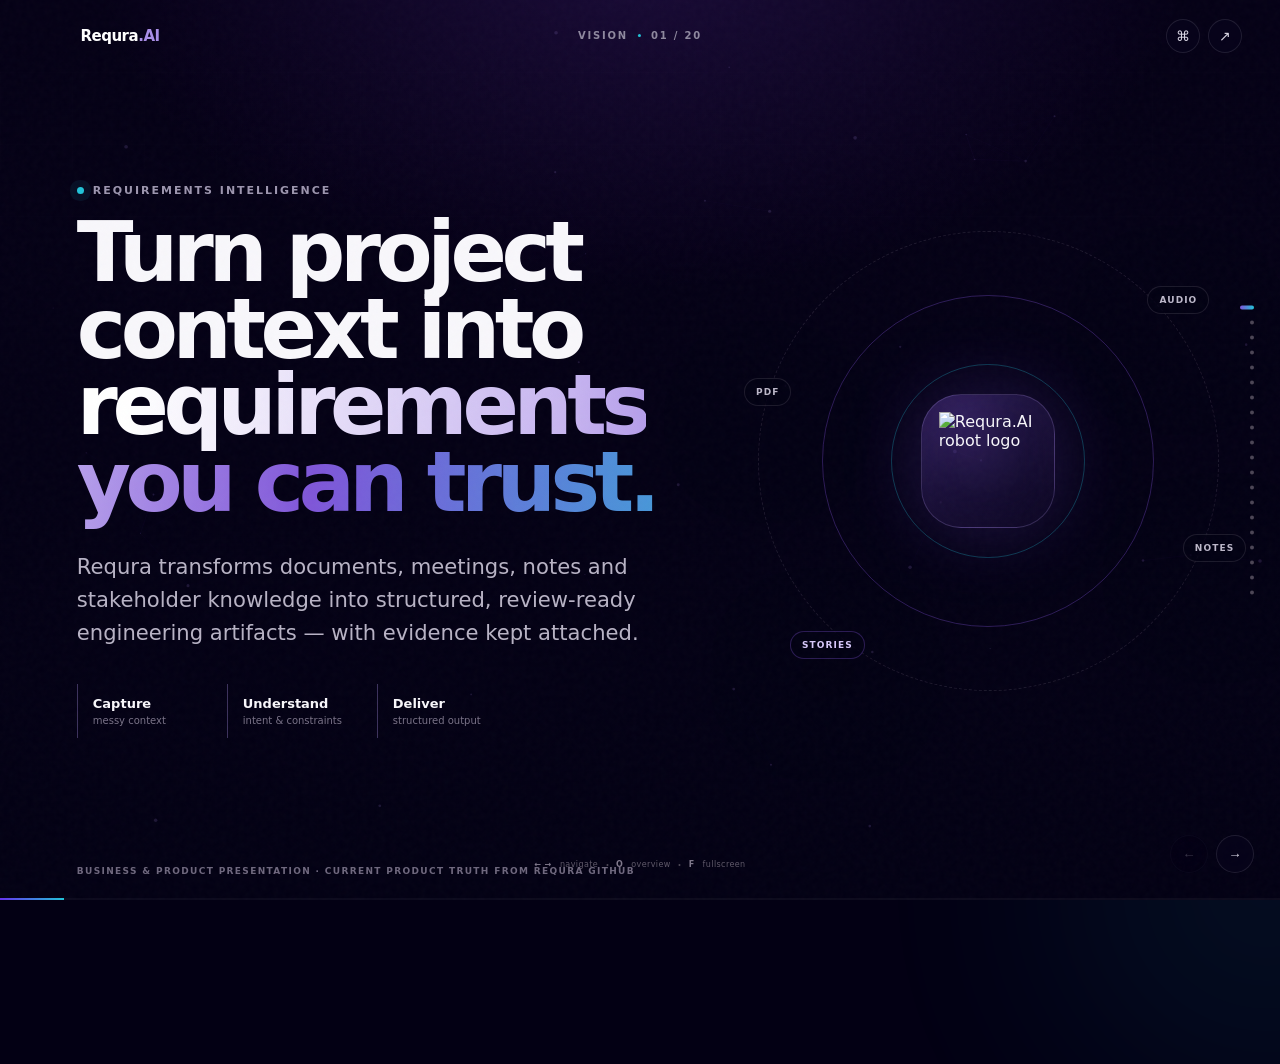
==== commit c3eb4276: "feat(presentation): align slide details with codebase implementation and correct slide numbering - F" ====
--- a/index.html
+++ b/index.html
@@ -112,38 +112,38 @@
     </div>
 
     <div style="font-size: 8px; letter-spacing: 0.15em; text-transform: uppercase; color: var(--cyan); text-align: center; margin-top: 15px; border: 1px dashed rgba(34,195,216,0.3); padding: 5px; border-radius: 8px; background: rgba(34,195,216,0.02);" class="reveal delay-3">
-      ↳ The timing window: LLMs are powerful enough, teams are distributed enough, and tool APIs are mature enough.
+      ↳ The timing window: LLMs are powerful enough, teams are distributed enough, and bilingual (EN/AR) APIs are mature enough.
     </div>
   </div>
 </section>
 
-<section class="slide" data-section="SOLUTION" data-title="The Requra flow" id="s-04"><div class="slide-inner"><div class="top-copy reveal"><div class="eyebrow">03 · THE REQURA SOLUTION</div><h2>One continuous path from context to delivery.</h2><p class="lead narrow">Requra gives project knowledge a structure without breaking its connection to the original source.</p></div><div class="flow-lane reveal delay-2"><div class="flow-node"><span>01</span><svg class="flow-icon" viewBox="0 0 24 24" fill="none" stroke="currentColor" stroke-width="2" stroke-linecap="round" stroke-linejoin="round" style="position: absolute; top: 16px; right: 18px; width: 18px; height: 18px; color: var(--violet-soft);"><path d="M14 2H6a2 2 0 0 0-2 2v16a2 2 0 0 0 2 2h12a2 2 0 0 0 2-2V8z" /><polyline points="14 2 14 8 20 8" /><line x1="12" y1="18" x2="12" y2="12" /><line x1="9" y1="15" x2="15" y2="15" /></svg><b>Capture</b><small>documents · meetings · notes</small></div><div class="flow-connector"><i></i></div><div class="flow-node"><span>02</span><svg class="flow-icon" viewBox="0 0 24 24" fill="none" stroke="currentColor" stroke-width="2" stroke-linecap="round" stroke-linejoin="round" style="position: absolute; top: 16px; right: 18px; width: 18px; height: 18px; color: var(--violet-soft);"><circle cx="11" cy="11" r="8" /><line x1="21" y1="21" x2="16.65" y2="16.65" /></svg><b>Understand</b><small>needs · actors · constraints</small></div><div class="flow-connector"><i></i></div><div class="flow-node featured"><span>03</span><svg class="flow-icon" viewBox="0 0 24 24" fill="none" stroke="currentColor" stroke-width="2" stroke-linecap="round" stroke-linejoin="round" style="position: absolute; top: 16px; right: 18px; width: 18px; height: 18px; color: var(--cyan);"><rect x="3" y="3" width="7" height="9" /><rect x="14" y="3" width="7" height="5" /><rect x="14" y="12" width="7" height="9" /><rect x="3" y="16" width="7" height="5" /></svg><b>Structure</b><small>requirements · stories · AC</small></div><div class="flow-connector"><i></i></div><div class="flow-node"><span>04</span><svg class="flow-icon" viewBox="0 0 24 24" fill="none" stroke="currentColor" stroke-width="2" stroke-linecap="round" stroke-linejoin="round" style="position: absolute; top: 16px; right: 18px; width: 18px; height: 18px; color: var(--violet-soft);"><path d="M12 22s8-4 8-10V5l-8-3-8 3v7c0 6 8 10 8 10z" /><path d="M9 11l2 2 4-4" /></svg><b>Validate</b><small>evidence · quality · coverage</small></div><div class="flow-connector"><i></i></div><div class="flow-node"><span>05</span><svg class="flow-icon" viewBox="0 0 24 24" fill="none" stroke="currentColor" stroke-width="2" stroke-linecap="round" stroke-linejoin="round" style="position: absolute; top: 16px; right: 18px; width: 18px; height: 18px; color: var(--violet-soft);"><path d="M17 21v-2a4 4 0 0 0-4-4H5a4 4 0 0 0-4 4v2" /><circle cx="9" cy="7" r="4" /><path d="M23 21v-2a4 4 0 0 0-3-3.87" /><path d="M16 3.13a4 4 0 0 1 0 7.75" /></svg><b>Review</b><small>BA · PM · stakeholders</small></div><div class="flow-connector"><i></i></div><div class="flow-node"><span>06</span><svg class="flow-icon" viewBox="0 0 24 24" fill="none" stroke="currentColor" stroke-width="2" stroke-linecap="round" stroke-linejoin="round" style="position: absolute; top: 16px; right: 18px; width: 18px; height: 18px; color: var(--violet-soft);"><polyline points="21 8 21 21 3 21 3 8" /><rect x="1" y="3" width="22" height="5" /><line x1="10" y1="12" x2="14" y2="12" /></svg><b>Deliver</b><small>engineering-ready artifacts</small></div></div><div class="proof-chip reveal delay-3"><span>✓</span> This end-to-end product flow is implemented across the current frontend and AI-service contracts.</div></div></section>
-
-<section class="slide" data-section="EXPERIENCE" data-title="Human in the loop" id="s-05"><div class="slide-inner"><div class="top-copy reveal"><div class="eyebrow">04 · THE HUMAN SYSTEM</div><h2>AI accelerates the work. People keep the authority.</h2></div><div class="human-system reveal delay-2"><div class="persona stakeholder"><div class="persona-icon">◎</div><h3>Stakeholder / Client</h3><p>Provides context, decisions and feedback.</p></div><div class="system-line"><span>context</span><i></i><span>review</span></div><div class="requra-core"><img alt="" src="https://raw.githubusercontent.com/Requra/frontend/db60a53ed2b3621a3a8bae4ac28c4563d7919814/src/assets/images/Logo.png"/><strong>Requra.AI</strong><small>capture · analyze · trace</small></div><div class="system-line"><span>evidence</span><i></i><span>refinement</span></div><div class="persona analyst"><div class="persona-icon">◇</div><h3>BA / PM / Product</h3><p>Reviews, edits, aligns and approves.</p></div><div class="down-line"><i></i><span>approved specification</span></div><div class="persona engineering"><div class="persona-icon">⌘</div><h3>Engineering &amp; QA</h3><p>Consumes clear stories, criteria and source-backed requirements.</p></div></div><p class="center-caption reveal delay-3">Requra is not positioned as "replace the analyst." It removes mechanical requirements work and strengthens the evidence behind decisions.</p></div></section>
-
-<section class="slide" data-section="PRODUCT" data-title="Product proof" id="s-06"><div class="slide-inner product-proof-layout"><div class="copy-col reveal"><div class="eyebrow"><span class="verified-dot"></span> CURRENT PRODUCT</div><h2>This is already a working product surface — not a concept deck.</h2><p class="lead">Projects, asynchronous analysis, results, source evidence, stakeholder review and meeting workflows are represented in the current application.</p><div class="feature-tags"><span>Projects</span><span>AI Results</span><span>Evidence</span><span>Stakeholder Review</span><span>Meetings</span><span>Exports</span></div><a class="demo-link" href="https://requra-demo-rust.vercel.app/demo" rel="noreferrer" target="_blank">Open interactive demo <b>↗</b></a></div><div aria-label="Requra product screenshots" class="screen-stack reveal delay-2"><figure class="screen screen-main"><img alt="Requra AI results workspace" src="https://raw.githubusercontent.com/Requra/frontend/db60a53ed2b3621a3a8bae4ac28c4563d7919814/docs/readme/screenshots/ai-results.png"/><figcaption>AI Results Workspace</figcaption></figure><figure class="screen screen-left"><img alt="Requra dashboard" src="https://raw.githubusercontent.com/Requra/frontend/db60a53ed2b3621a3a8bae4ac28c4563d7919814/docs/readme/screenshots/dashboard.png"/><figcaption>Dashboard</figcaption></figure><figure class="screen screen-right"><img alt="Requra evidence view" src="https://raw.githubusercontent.com/Requra/frontend/db60a53ed2b3621a3a8bae4ac28c4563d7919814/docs/readme/screenshots/evidence.png"/><figcaption>Evidence View</figcaption></figure></div></div></section>
+<section class="slide" data-section="SOLUTION" data-title="The Requra flow" id="s-04"><div class="slide-inner"><div class="top-copy reveal"><div class="eyebrow">04 · THE REQURA SOLUTION</div><h2>One continuous path from context to delivery.</h2><p class="lead narrow">Requra gives project knowledge a structure without breaking its connection to the original source.</p></div><div class="flow-lane reveal delay-2"><div class="flow-node"><span>01</span><svg class="flow-icon" viewBox="0 0 24 24" fill="none" stroke="currentColor" stroke-width="2" stroke-linecap="round" stroke-linejoin="round" style="position: absolute; top: 16px; right: 18px; width: 18px; height: 18px; color: var(--violet-soft);"><path d="M14 2H6a2 2 0 0 0-2 2v16a2 2 0 0 0 2 2h12a2 2 0 0 0 2-2V8z" /><polyline points="14 2 14 8 20 8" /><line x1="12" y1="18" x2="12" y2="12" /><line x1="9" y1="15" x2="15" y2="15" /></svg><b>Capture</b><small>documents · meetings · notes</small></div><div class="flow-connector"><i></i></div><div class="flow-node"><span>02</span><svg class="flow-icon" viewBox="0 0 24 24" fill="none" stroke="currentColor" stroke-width="2" stroke-linecap="round" stroke-linejoin="round" style="position: absolute; top: 16px; right: 18px; width: 18px; height: 18px; color: var(--violet-soft);"><circle cx="11" cy="11" r="8" /><line x1="21" y1="21" x2="16.65" y2="16.65" /></svg><b>Understand</b><small>needs · actors · constraints</small></div><div class="flow-connector"><i></i></div><div class="flow-node featured"><span>03</span><svg class="flow-icon" viewBox="0 0 24 24" fill="none" stroke="currentColor" stroke-width="2" stroke-linecap="round" stroke-linejoin="round" style="position: absolute; top: 16px; right: 18px; width: 18px; height: 18px; color: var(--cyan);"><rect x="3" y="3" width="7" height="9" /><rect x="14" y="3" width="7" height="5" /><rect x="14" y="12" width="7" height="9" /><rect x="3" y="16" width="7" height="5" /></svg><b>Structure</b><small>requirements · stories · AC</small></div><div class="flow-connector"><i></i></div><div class="flow-node"><span>04</span><svg class="flow-icon" viewBox="0 0 24 24" fill="none" stroke="currentColor" stroke-width="2" stroke-linecap="round" stroke-linejoin="round" style="position: absolute; top: 16px; right: 18px; width: 18px; height: 18px; color: var(--violet-soft);"><path d="M12 22s8-4 8-10V5l-8-3-8 3v7c0 6 8 10 8 10z" /><path d="M9 11l2 2 4-4" /></svg><b>Validate</b><small>evidence · quality · coverage</small></div><div class="flow-connector"><i></i></div><div class="flow-node"><span>05</span><svg class="flow-icon" viewBox="0 0 24 24" fill="none" stroke="currentColor" stroke-width="2" stroke-linecap="round" stroke-linejoin="round" style="position: absolute; top: 16px; right: 18px; width: 18px; height: 18px; color: var(--violet-soft);"><path d="M17 21v-2a4 4 0 0 0-4-4H5a4 4 0 0 0-4 4v2" /><circle cx="9" cy="7" r="4" /><path d="M23 21v-2a4 4 0 0 0-3-3.87" /><path d="M16 3.13a4 4 0 0 1 0 7.75" /></svg><b>Review</b><small>BA · PM · stakeholders</small></div><div class="flow-connector"><i></i></div><div class="flow-node"><span>06</span><svg class="flow-icon" viewBox="0 0 24 24" fill="none" stroke="currentColor" stroke-width="2" stroke-linecap="round" stroke-linejoin="round" style="position: absolute; top: 16px; right: 18px; width: 18px; height: 18px; color: var(--violet-soft);"><polyline points="21 8 21 21 3 21 3 8" /><rect x="1" y="3" width="22" height="5" /><line x1="10" y1="12" x2="14" y2="12" /></svg><b>Deliver</b><small>engineering-ready artifacts</small></div></div><div class="proof-chip reveal delay-3"><span>✓</span> This end-to-end product flow is implemented across the current frontend and AI-service contracts.</div></div></section>
+
+<section class="slide" data-section="EXPERIENCE" data-title="Human in the loop" id="s-05"><div class="slide-inner"><div class="top-copy reveal"><div class="eyebrow">05 · THE HUMAN SYSTEM</div><h2>AI accelerates the work. People keep the authority.</h2></div><div class="human-system reveal delay-2"><div class="persona stakeholder"><div class="persona-icon">◎</div><h3>Stakeholder / Client</h3><p>Provides context, decisions and feedback.</p></div><div class="system-line"><span>context</span><i></i><span>review</span></div><div class="requra-core"><img alt="" src="https://raw.githubusercontent.com/Requra/frontend/db60a53ed2b3621a3a8bae4ac28c4563d7919814/src/assets/images/Logo.png"/><strong>Requra.AI</strong><small>capture · analyze · trace</small></div><div class="system-line"><span>evidence</span><i></i><span>refinement</span></div><div class="persona analyst"><div class="persona-icon">◇</div><h3>BA / PM / Product</h3><p>Reviews, edits, aligns and approves.</p></div><div class="down-line"><i></i><span>approved specification</span></div><div class="persona engineering"><div class="persona-icon">⌘</div><h3>Engineering &amp; QA</h3><p>Consumes clear stories, criteria and source-backed requirements.</p></div></div><p class="center-caption reveal delay-3">Requra is not positioned as "replace the analyst." It protects concurrent edits via HTTP If-Match headers and strengthens the evidence behind decisions.</p></div></section>
+
+<section class="slide" data-section="PRODUCT" data-title="Product proof" id="s-06"><div class="slide-inner product-proof-layout"><div class="copy-col reveal"><div class="eyebrow"><span class="verified-dot"></span> CURRENT PRODUCT</div><h2>This is already a working product surface — not a concept deck.</h2><p class="lead">Projects, asynchronous analysis, results, source evidence, stakeholder review and meeting workflows are represented in the current application.</p><div class="feature-tags"><span>Projects</span><span>AI Results</span><span>Evidence</span><span>Stakeholder Review</span><span>Meetings (LiveKit/Agora)</span><span>Exports</span><span>EN/AR Ingestion</span></div><a class="demo-link" href="https://requra-demo-rust.vercel.app/demo" rel="noreferrer" target="_blank">Open interactive demo <b>↗</b></a></div><div aria-label="Requra product screenshots" class="screen-stack reveal delay-2"><figure class="screen screen-main"><img alt="Requra AI results workspace" src="https://raw.githubusercontent.com/Requra/frontend/db60a53ed2b3621a3a8bae4ac28c4563d7919814/docs/readme/screenshots/ai-results.png"/><figcaption>AI Results Workspace</figcaption></figure><figure class="screen screen-left"><img alt="Requra dashboard" src="https://raw.githubusercontent.com/Requra/frontend/db60a53ed2b3621a3a8bae4ac28c4563d7919814/docs/readme/screenshots/dashboard.png"/><figcaption>Dashboard</figcaption></figure><figure class="screen screen-right"><img alt="Requra evidence view" src="https://raw.githubusercontent.com/Requra/frontend/db60a53ed2b3621a3a8bae4ac28c4563d7919814/docs/readme/screenshots/evidence.png"/><figcaption>Evidence View</figcaption></figure></div></div></section>
 
 <section class="slide" data-section="PRODUCT" data-title="What Requra produces" id="s-07"><div class="slide-inner"><div class="top-copy reveal"><div class="eyebrow"><span class="verified-dot"></span> CURRENT STRUCTURED OUTPUTS</div><h2>Raw context becomes a connected delivery artifact.</h2><p class="lead narrow">The value is not six disconnected documents. It is one traceable chain from source evidence to a requirement, story, acceptance criteria and delivery output.</p></div><div class="artifact-stage reveal delay-2"><div class="artifact-sources"><div class="artifact-kicker">RAW CONTEXT</div><article><span>PDF</span><b>Business rules</b><small>page-aware source</small></article><article><span>DOCX</span><b>Stakeholder notes</b><small>document evidence</small></article><article><span>WAV</span><b>Meeting audio</b><small>transcribed when configured</small></article></div><div class="artifact-thread"><div class="artifact-thread-line"></div><div class="artifact-thread-core"><img alt="" src="https://raw.githubusercontent.com/Requra/frontend/db60a53ed2b3621a3a8bae4ac28c4563d7919814/src/assets/images/Logo.png"/><b>Requra.AI</b><small>structure + trace</small></div><span class="artifact-thread-label">evidence remains attached</span></div><div class="artifact-outcomes"><div class="artifact-kicker">ILLUSTRATIVE ARTIFACT ANATOMY</div><article class="artifact-card requirement"><header><span>REQ-014</span><em>BUSINESS RULE</em></header><h3>Reset link expiry</h3><p>The system shall expire password-reset links after 15 minutes.</p><footer>↳ source quote · page / chunk reference</footer></article><article class="artifact-card story"><header><span>US-008</span><em>USER STORY</em></header><p>As a customer, I want a time-bound reset link so that account recovery stays secure.</p><footer>linked to REQ-014</footer></article><article class="artifact-card acceptance"><header><span>AC</span><em>GIVEN · WHEN · THEN</em></header><p><b>Given</b> a reset link is issued, <b>when</b> 15 minutes pass, <b>then</b> the link is rejected.</p></article></div></div><div class="artifact-output-strip reveal delay-3"><article><span>Σ</span><b>Executive summary</b><small>decisions · risks · scope · actions</small></article><article><span>↔</span><b>Coverage</b><small>requirement ↔ story mapping</small></article><article><span>⇥</span><b>Delivery</b><small>Excel-ready · Jira-compatible structures</small></article></div></div></section>
 
 <section class="slide" data-section="ARCHITECTURE" data-title="System Architecture" id="s-07-arch"><div class="slide-inner"><div class="top-copy reveal"><div class="eyebrow"><span class="verified-dot"></span> SYSTEM ARCHITECTURE</div><h2>Async processing keeps heavy AI workloads off the request path.</h2><p class="lead narrow">A multi-layered architecture separating fast client requests from heavy background AI graph processing.</p></div><div class="flow-lane reveal delay-2"><div class="flow-node"><span>01</span><svg class="flow-icon" viewBox="0 0 24 24" fill="none" stroke="currentColor" stroke-width="2" stroke-linecap="round" stroke-linejoin="round" style="position: absolute; top: 16px; right: 18px; width: 18px; height: 18px; color: var(--violet-soft);"><rect x="2" y="3" width="20" height="14" rx="2" ry="2" /><line x1="8" y1="21" x2="16" y2="21" /><line x1="12" y1="17" x2="12" y2="21" /></svg><b>React &amp; Flutter</b><small>Web &amp; Mobile clients</small></div><div class="flow-connector"><i></i></div><div class="flow-node"><span>02</span><svg class="flow-icon" viewBox="0 0 24 24" fill="none" stroke="currentColor" stroke-width="2" stroke-linecap="round" stroke-linejoin="round" style="position: absolute; top: 16px; right: 18px; width: 18px; height: 18px; color: var(--violet-soft);"><rect x="2" y="2" width="20" height="8" rx="2" ry="2" /><rect x="2" y="14" width="20" height="8" rx="2" ry="2" /><line x1="6" y1="6" x2="6.01" y2="6" /><line x1="6" y1="18" x2="6.01" y2="18" /></svg><b>.NET Core</b><small>App backend</small></div><div class="flow-connector"><i></i></div><div class="flow-node"><span>03</span><svg class="flow-icon" viewBox="0 0 24 24" fill="none" stroke="currentColor" stroke-width="2" stroke-linecap="round" stroke-linejoin="round" style="position: absolute; top: 16px; right: 18px; width: 18px; height: 18px; color: var(--violet-soft);"><path d="M12 2L2 7l10 5 10-5-10-5z" /><path d="M2 17l10 5 10-5" /><path d="M2 12l10 5 10-5" /></svg><b>FastAPI</b><small>AI pipeline gateway</small></div><div class="flow-connector"><i></i></div><div class="flow-node featured"><span>04</span><svg class="flow-icon" viewBox="0 0 24 24" fill="none" stroke="currentColor" stroke-width="2" stroke-linecap="round" stroke-linejoin="round" style="position: absolute; top: 16px; right: 18px; width: 18px; height: 18px; color: var(--cyan);"><line x1="3" y1="6" x2="21" y2="6" /><line x1="3" y1="12" x2="21" y2="12" /><line x1="3" y1="18" x2="21" y2="18" /><path d="M3 6l4-4 4 4" /></svg><b>Redis / RQ</b><small>Async queue</small></div><div class="flow-connector"><i></i></div><div class="flow-node"><span>05</span><svg class="flow-icon" viewBox="0 0 24 24" fill="none" stroke="currentColor" stroke-width="2" stroke-linecap="round" stroke-linejoin="round" style="position: absolute; top: 16px; right: 18px; width: 18px; height: 18px; color: var(--violet-soft);"><rect x="4" y="4" width="16" height="16" rx="2" ry="2" /><rect x="9" y="9" width="6" height="6" /><line x1="9" y1="1" x2="9" y2="4" /><line x1="15" y1="1" x2="15" y2="4" /><line x1="9" y1="20" x2="9" y2="23" /><line x1="15" y1="20" x2="15" y2="23" /><line x1="20" y1="9" x2="23" y2="9" /><line x1="20" y1="15" x2="23" y2="15" /><line x1="1" y1="9" x2="4" y2="9" /><line x1="1" y1="15" x2="4" y2="15" /></svg><b>RQ Worker</b><small>LangGraph engine</small></div><div class="flow-connector"><i></i></div><div class="flow-node"><span>06</span><svg class="flow-icon" viewBox="0 0 24 24" fill="none" stroke="currentColor" stroke-width="2" stroke-linecap="round" stroke-linejoin="round" style="position: absolute; top: 16px; right: 18px; width: 18px; height: 18px; color: var(--violet-soft);"><ellipse cx="12" cy="5" rx="9" ry="3" /><path d="M3 5v14c0 1.66 4 3 9 3s9-1.34 9-3V5" /><path d="M3 12c0 1.66 4 3 9 3s9-1.34 9-3" /></svg><b>Postgres / Vector</b><small>Durable state</small></div></div><div class="trust-strip reveal delay-3" style="margin-top: 15px; display: grid; grid-template-columns: repeat(4, minmax(0, 1fr)); gap: 10px; border-top: 1px dashed rgba(255,255,255,0.06); padding-top: 12px; text-align: left;"><article style="background: rgba(255,255,255,0.015); border: 1px solid rgba(255,255,255,0.05); padding: 8px 12px; border-radius: 8px;"><b style="color: #fff; font-size: 10px; display: block; margin-bottom: 2px;">Stakeholder Isolation</b><small style="color: #8f85a2; font-size: 8px; line-height: 1.3; display: block;">Tokenized review links bypass public signup &amp; keep project boundaries secure.</small></article><article style="background: rgba(255,255,255,0.015); border: 1px solid rgba(255,255,255,0.05); padding: 8px 12px; border-radius: 8px;"><b style="color: #fff; font-size: 10px; display: block; margin-bottom: 2px;">Granular RBAC</b><small style="color: #8f85a2; font-size: 8px; line-height: 1.3; display: block;">Enforces PM, BA, and Stakeholder roles &amp; Owner/Contributor/Viewer access.</small></article><article style="background: rgba(255,255,255,0.015); border: 1px solid rgba(255,255,255,0.05); padding: 8px 12px; border-radius: 8px;"><b style="color: #fff; font-size: 10px; display: block; margin-bottom: 2px;">PII Masking</b><small style="color: #8f85a2; font-size: 8px; line-height: 1.3; display: block;">AI pipeline strips personal identifiers from transcripts and files before LLM processing.</small></article><article style="background: rgba(255,255,255,0.015); border: 1px solid rgba(255,255,255,0.05); padding: 8px 12px; border-radius: 8px;"><b style="color: #fff; font-size: 10px; display: block; margin-bottom: 2px;">Human Approval Gate</b><small style="color: #8f85a2; font-size: 8px; line-height: 1.3; display: block;">PM retains full authority to edit and approve requirements before external pushing.</small></article></div><div class="proof-chip reveal delay-3"><span>✓</span> API returns quickly while background workers process the pipeline.</div></div></section>
 
-<section class="slide" data-section="WORKFLOW" data-title="End-to-End Story" id="s-07-workflow"><div class="slide-inner"><div class="top-copy reveal"><div class="eyebrow"><span class="verified-dot"></span> REAL-WORLD END-TO-END STORY</div><h2>From multi-source chaos to approved, delivery-ready requirements.</h2><p class="lead narrow">From evidence to ClickUp and Jira in one workflow.</p></div><div class="story-chain reveal delay-2" style="display: grid; grid-template-columns: repeat(5, minmax(0, 1fr)); gap: 12px; align-items: stretch; margin-top: 6px;"><article style="background: rgba(255,255,255,.025); border: 1px solid rgba(255,255,255,.08); border-radius: 16px; padding: 16px; display: flex; flex-direction: column; position: relative;"><div style="display: flex; justify-content: space-between; align-items: center; margin-bottom: 10px;"><span style="font-size: 8px; font-weight: 800; letter-spacing: .12em; color: var(--violet-soft);">01 · CAPTURE</span><span style="font-size: 14px;">📄🎙️</span></div><h3 style="font-size: 13px; margin: 0 0 8px 0; color: #fff;">Multi-Source Input</h3><div style="font-size: 9px; line-height: 1.45; color: #9c95ab; display: flex; flex-direction: column; gap: 6px;"><div style="background: rgba(127,86,217,.08); border-left: 2px solid var(--violet); padding: 5px 7px; border-radius: 4px;"><b style="color: #d1c8e8; display: block;">PDF / DOCX:</b> "Reset links expire after 15 minutes."</div><div style="background: rgba(34,195,216,.08); border-left: 2px solid var(--cyan); padding: 5px 7px; border-radius: 4px;"><b style="color: #c0edf4; display: block;">Meeting Audio:</b> "Customers need secure password recovery."</div></div><span style="margin-top: auto; padding-top: 10px; font-size: 8px; color: #766f85; border-top: 1px solid rgba(255,255,255,.05);">Raw evidence indexed</span></article><article style="background: rgba(255,255,255,.025); border: 1px solid rgba(255,255,255,.08); border-radius: 16px; padding: 16px; display: flex; flex-direction: column;"><div style="display: flex; justify-content: space-between; align-items: center; margin-bottom: 10px;"><span style="font-size: 8px; font-weight: 800; letter-spacing: .12em; color: var(--cyan);">02 · UNDERSTAND</span><span style="font-size: 14px;">🧠</span></div><h3 style="font-size: 13px; margin: 0 0 8px 0; color: #fff;">Context Extraction</h3><div style="font-size: 9.5px; line-height: 1.5; color: #bbb2cb; display: flex; flex-direction: column; gap: 4px; background: rgba(0,0,0,.25); padding: 8px; border-radius: 6px; border: 1px solid rgba(255,255,255,.04);"><div><b style="color: var(--cyan);">Actor:</b> Customer</div><div><b style="color: var(--cyan);">Need:</b> Password recovery</div><div><b style="color: var(--cyan);">Constraint:</b> 15-minute expiration</div><div><b style="color: var(--cyan);">Evidence:</b> source chunk #14</div></div><span style="margin-top: auto; padding-top: 10px; font-size: 8px; color: #766f85; border-top: 1px solid rgba(255,255,255,.05); line-height: 1.35;">Evidence-grounded retrieval<br/><span style="font-size: 7px; opacity: 0.6;">pgvector · source chunk #14</span></span></article><article style="background: linear-gradient(145deg,rgba(127,86,217,.12),rgba(255,255,255,.02)); border: 1px solid rgba(127,86,217,.35); border-radius: 16px; padding: 16px; display: flex; flex-direction: column;"><div style="display: flex; justify-content: space-between; align-items: center; margin-bottom: 10px;"><span style="font-size: 8px; font-weight: 800; letter-spacing: .12em; color: var(--cyan);">03 · STRUCTURE</span><span style="font-size: 14px;">⊞</span></div><h3 style="font-size: 13px; margin: 0 0 8px 0; color: #fff;">REQ / Story / AC</h3><div style="font-size: 9px; line-height: 1.4; color: #ccc4dc; display: flex; flex-direction: column; gap: 5px;"><div><b style="color: #e2dbf5;">REQ-014:</b> Reset links expire after 15 minutes.</div><div><b style="color: #e2dbf5;">US-008:</b> As a customer, I want a time-bound reset link so that account recovery stays secure.</div><div style="background: rgba(0,0,0,.35); padding: 5px 6px; border-radius: 4px; font-family: monospace; font-size: 8px; color: #a9e4ed; border-left: 2px solid var(--cyan);"><b>Given</b> reset link issued<br/><b>When</b> 15 minutes pass<br/><b>Then</b> link is rejected</div></div><span style="margin-top: auto; padding-top: 10px; font-size: 8px; color: #8f85a2; border-top: 1px solid rgba(255,255,255,.05);">Gherkin acceptance criteria</span></article><article style="background: rgba(255,255,255,.025); border: 1px solid rgba(255,255,255,.08); border-radius: 16px; padding: 16px; display: flex; flex-direction: column;"><div style="display: flex; justify-content: space-between; align-items: center; margin-bottom: 10px;"><span style="font-size: 8px; font-weight: 800; letter-spacing: .12em; color: var(--violet-soft);">04 · REVIEW</span><span style="font-size: 14px;">👥</span></div><h3 style="font-size: 13px; margin: 0 0 8px 0; color: #fff;">Human Approval Gate</h3><div style="font-size: 9px; line-height: 1.45; color: #9c95ab; display: flex; flex-direction: column; gap: 6px;"><div style="background: rgba(255,255,255,.03); padding: 5px 6px; border-radius: 4px;"><b style="color: #ddd;">Stakeholder:</b> Reviews &amp; comments on scope.</div><div style="background: rgba(106,169,61,.08); border-left: 2px solid #79c948; padding: 5px 6px; border-radius: 4px;"><b style="color: #b7e899;">PM:</b> Resolves → edits → approves ✓</div></div><span style="margin-top: auto; padding-top: 10px; font-size: 8px; color: #766f85; border-top: 1px solid rgba(255,255,255,.05);">Human-in-the-loop</span></article><article style="background: linear-gradient(145deg,rgba(34,195,216,.14),rgba(255,255,255,.02)); border: 1px solid rgba(34,195,216,.38); border-radius: 16px; padding: 16px; display: flex; flex-direction: column;"><div style="display: flex; justify-content: space-between; align-items: center; margin-bottom: 10px;"><span style="font-size: 8px; font-weight: 800; letter-spacing: .12em; color: var(--cyan);">05 · DELIVER</span><span style="font-size: 14px;">🚀</span></div><h3 style="font-size: 13px; margin: 0 0 8px 0; color: #fff;">ClickUp &amp; Jira</h3><div style="font-size: 9px; line-height: 1.45; color: #a5d8e2; display: flex; flex-direction: column; gap: 6px;"><div style="background: rgba(34,195,216,.08); padding: 5px 6px; border-radius: 4px;"><b style="color: #fff; display: block;">⚡ ClickUp</b> Approved story pushed directly via API</div><div style="background: rgba(127,86,217,.12); padding: 5px 6px; border-radius: 4px;"><b style="color: #fff; display: block;">📦 Jira</b> Jira-ready CSV with requirement/story mapping</div></div><span style="margin-top: auto; padding-top: 10px; font-size: 8px; color: var(--cyan); border-top: 1px solid rgba(34,195,216,.2); font-weight: 700;">Approved once → delivered downstream</span></article></div><div style="font-size: 8px; letter-spacing: 0.15em; text-transform: uppercase; color: var(--cyan); text-align: center; margin: 15px 0 5px 0; border: 1px dashed rgba(34,195,216,0.3); padding: 6px; border-radius: 8px; background: rgba(34,195,216,0.02);">↳ Traceable Delivery Chain: Source Context → Structure → Humans → Downstream Backlog</div><div class="impact-strip reveal delay-3" style="margin-top: 10px;"><span>Multi-source context</span><i></i><span>Semantic understanding</span><i></i><span>Traceable user stories</span><i></i><span>Stakeholder review &amp; PM gate</span><i></i><span>ClickUp API &amp; Jira CSV export</span></div></div></section>
+<section class="slide" data-section="WORKFLOW" data-title="End-to-End Story" id="s-07-workflow"><div class="slide-inner"><div class="top-copy reveal"><div class="eyebrow"><span class="verified-dot"></span> REAL-WORLD END-TO-END STORY</div><h2>From multi-source chaos to approved, delivery-ready requirements.</h2><p class="lead narrow">From evidence to ClickUp and Jira in one workflow.</p></div><div class="story-chain reveal delay-2" style="display: grid; grid-template-columns: repeat(5, minmax(0, 1fr)); gap: 12px; align-items: stretch; margin-top: 6px;"><article style="background: rgba(255,255,255,.025); border: 1px solid rgba(255,255,255,.08); border-radius: 16px; padding: 16px; display: flex; flex-direction: column; position: relative;"><div style="display: flex; justify-content: space-between; align-items: center; margin-bottom: 10px;"><span style="font-size: 8px; font-weight: 800; letter-spacing: .12em; color: var(--violet-soft);">01 · CAPTURE</span><span style="font-size: 14px;">📄🎙️</span></div><h3 style="font-size: 13px; margin: 0 0 8px 0; color: #fff;">Multi-Source Input</h3><div style="font-size: 9px; line-height: 1.45; color: #9c95ab; display: flex; flex-direction: column; gap: 6px;"><div style="background: rgba(127,86,217,.08); border-left: 2px solid var(--violet); padding: 5px 7px; border-radius: 4px;"><b style="color: #d1c8e8; display: block;">PDF / DOCX:</b> "Reset links expire after 15 minutes."</div><div style="background: rgba(34,195,216,.08); border-left: 2px solid var(--cyan); padding: 5px 7px; border-radius: 4px;"><b style="color: #c0edf4; display: block;">Meeting Audio:</b> "Customers need secure password recovery."</div></div><span style="margin-top: auto; padding-top: 10px; font-size: 8px; color: #766f85; border-top: 1px solid rgba(255,255,255,.05); line-height: 1.3;">Meeting audio automatically transcribed &amp; processed</span></article><article style="background: rgba(255,255,255,.025); border: 1px solid rgba(255,255,255,.08); border-radius: 16px; padding: 16px; display: flex; flex-direction: column;"><div style="display: flex; justify-content: space-between; align-items: center; margin-bottom: 10px;"><span style="font-size: 8px; font-weight: 800; letter-spacing: .12em; color: var(--cyan);">02 · UNDERSTAND</span><span style="font-size: 14px;">🧠</span></div><h3 style="font-size: 13px; margin: 0 0 8px 0; color: #fff;">Context Extraction</h3><div style="font-size: 9.5px; line-height: 1.5; color: #bbb2cb; display: flex; flex-direction: column; gap: 4px; background: rgba(0,0,0,.25); padding: 8px; border-radius: 6px; border: 1px solid rgba(255,255,255,.04);"><div><b style="color: var(--cyan);">Actor:</b> Customer</div><div><b style="color: var(--cyan);">Need:</b> Password recovery</div><div><b style="color: var(--cyan);">Constraint:</b> 15-minute expiration</div><div><b style="color: var(--cyan);">Evidence:</b> source chunk #14</div></div><span style="margin-top: auto; padding-top: 10px; font-size: 8px; color: #766f85; border-top: 1px solid rgba(255,255,255,.05); line-height: 1.35;">Evidence-grounded retrieval<br/><span style="font-size: 7px; opacity: 0.6;">pgvector · source chunk #14</span></span></article><article style="background: linear-gradient(145deg,rgba(127,86,217,.12),rgba(255,255,255,.02)); border: 1px solid rgba(127,86,217,.35); border-radius: 16px; padding: 16px; display: flex; flex-direction: column;"><div style="display: flex; justify-content: space-between; align-items: center; margin-bottom: 10px;"><span style="font-size: 8px; font-weight: 800; letter-spacing: .12em; color: var(--cyan);">03 · STRUCTURE</span><span style="font-size: 14px;">⊞</span></div><h3 style="font-size: 13px; margin: 0 0 8px 0; color: #fff;">REQ / Story / AC</h3><div style="font-size: 9px; line-height: 1.4; color: #ccc4dc; display: flex; flex-direction: column; gap: 5px;"><div><b style="color: #e2dbf5;">REQ-014:</b> Reset links expire after 15 minutes.</div><div><b style="color: #e2dbf5;">US-008:</b> As a customer, I want a time-bound reset link so that account recovery stays secure.</div><div style="background: rgba(0,0,0,.35); padding: 5px 6px; border-radius: 4px; font-family: monospace; font-size: 8px; color: #a9e4ed; border-left: 2px solid var(--cyan);"><b>Given</b> reset link issued<br/><b>When</b> 15 minutes pass<br/><b>Then</b> link is rejected</div></div><span style="margin-top: auto; padding-top: 10px; font-size: 8px; color: #8f85a2; border-top: 1px solid rgba(255,255,255,.05);">Gherkin acceptance criteria</span></article><article style="background: rgba(255,255,255,.025); border: 1px solid rgba(255,255,255,.08); border-radius: 16px; padding: 16px; display: flex; flex-direction: column;"><div style="display: flex; justify-content: space-between; align-items: center; margin-bottom: 10px;"><span style="font-size: 8px; font-weight: 800; letter-spacing: .12em; color: var(--violet-soft);">04 · REVIEW</span><span style="font-size: 14px;">👥</span></div><h3 style="font-size: 13px; margin: 0 0 8px 0; color: #fff;">Human Approval Gate</h3><div style="font-size: 9px; line-height: 1.45; color: #9c95ab; display: flex; flex-direction: column; gap: 6px;"><div style="background: rgba(255,255,255,.03); padding: 5px 6px; border-radius: 4px;"><b style="color: #ddd;">Stakeholder:</b> Reviews &amp; comments on scope.</div><div style="background: rgba(106,169,61,.08); border-left: 2px solid #79c948; padding: 5px 6px; border-radius: 4px;"><b style="color: #b7e899;">PM:</b> Resolves → edits → approves ✓</div></div><span style="margin-top: auto; padding-top: 10px; font-size: 8px; color: #766f85; border-top: 1px solid rgba(255,255,255,.05);">Human-in-the-loop</span></article><article style="background: linear-gradient(145deg,rgba(34,195,216,.14),rgba(255,255,255,.02)); border: 1px solid rgba(34,195,216,.38); border-radius: 16px; padding: 16px; display: flex; flex-direction: column;"><div style="display: flex; justify-content: space-between; align-items: center; margin-bottom: 10px;"><span style="font-size: 8px; font-weight: 800; letter-spacing: .12em; color: var(--cyan);">05 · DELIVER</span><span style="font-size: 14px;">🚀</span></div><h3 style="font-size: 13px; margin: 0 0 8px 0; color: #fff;">ClickUp &amp; Jira</h3><div style="font-size: 9px; line-height: 1.45; color: #a5d8e2; display: flex; flex-direction: column; gap: 6px;"><div style="background: rgba(34,195,216,.08); padding: 5px 6px; border-radius: 4px;"><b style="color: #fff; display: block;">⚡ ClickUp</b> Approved story pushed directly via API</div><div style="background: rgba(127,86,217,.12); padding: 5px 6px; border-radius: 4px;"><b style="color: #fff; display: block;">📦 Jira</b> Jira-ready CSV with requirement/story mapping</div></div><span style="margin-top: auto; padding-top: 10px; font-size: 8px; color: var(--cyan); border-top: 1px solid rgba(34,195,216,.2); font-weight: 700;">Approved once → delivered downstream</span></article></div><div style="font-size: 8px; letter-spacing: 0.15em; text-transform: uppercase; color: var(--cyan); text-align: center; margin: 15px 0 5px 0; border: 1px dashed rgba(34,195,216,0.3); padding: 6px; border-radius: 8px; background: rgba(34,195,216,0.02);">↳ Traceable Delivery Chain: Source Context → Structure → Humans → Downstream Backlog</div><div class="impact-strip reveal delay-3" style="margin-top: 10px;"><span>Multi-source context</span><i></i><span>Semantic understanding</span><i></i><span>Traceable user stories</span><i></i><span>Stakeholder review &amp; PM gate</span><i></i><span>ClickUp API &amp; Jira CSV export</span></div></div></section>
 
 <section class="slide" data-section="AI" data-title="AI you can inspect" id="s-08"><div class="slide-inner ai-layout visual-ai-layout"><div class="copy-col reveal"><div class="eyebrow"><span class="verified-dot"></span> REQURA AI</div><h2>Evidence-grounded AI, not plausible prose.</h2><p class="lead">Requra does more than ask a model to "write user stories." It extracts, retrieves, checks, classifies, grounds, validates and can repair before formatting the result.</p><div class="ai-pill-row"><span>15-node logical graph</span><span>BM25 &amp; Vector RAG</span><span>PII Redaction</span><span>Self-Repair Cycle</span><span>STT/LLM Failovers</span><span>Grounding checks</span></div><div class="trust-difference"><article class="generic"><span>GENERIC AI</span><b>"This sounds right."</b><small>Answer quality depends heavily on prompt and session context.</small></article><div class="trust-arrow">→</div><article class="requra"><span>REQURA AI</span><b>"Show me the source."</b><small>Evidence, coverage and validation remain part of the output model.</small></article></div></div><figure class="traceability-showcase reveal delay-2"><div class="figure-glow"></div><img alt="Requra 15-node execution graph" src="assets/graph-image.png"/><figcaption><span>LOGICAL GRAPH</span><b>15 logical steps executed physically across 13 optimized nodes for parallel preparation and error isolation.</b></figcaption></figure></div></section>
 
 <section class="slide" data-section="AI" data-title="Conflict Detection" id="s-08-conflict"><div class="slide-inner ai-layout visual-ai-layout"><div class="copy-col reveal"><div class="eyebrow"><span class="verified-dot"></span> SEMANTIC CONFLICT DETECTION</div><h2>Detecting contradictions before they reach code.</h2><p class="lead">Requra uses hybrid embedding similarity and logical rules to identify, classify, and resolve conflicting requirements across multiple sources.</p><div class="tech-boundary" style="margin-top: 15px;"><p style="margin: 0 0 8px 0; font-size: 11px;"><b>1. Semantic Filter:</b> Cosine similarity on pgvector embeddings selects candidate pairs.</p><p style="margin: 0 0 8px 0; font-size: 11px;"><b>2. LLM Classifier:</b> Identifies contradictions, constraint overlaps, or scope boundary mismatches.</p><p style="margin: 0 0 8px 0; font-size: 11px;"><b>3. Deterministic Overrides:</b> Algorithmic filters verify that orthogonal limits are treated as complementary rather than conflicts.</p><p style="margin: 0; font-size: 11px;"><b>4. Analyst Action:</b> Generates custom clarification questions and resolution options for the PM.</p></div></div><div class="matrix-wrap reveal delay-2" style="grid-template-columns: 1fr; gap: 12px; max-width: 480px; align-self: center;"><div class="artifact-card" style="border-color: rgba(209,42,5,.25); background: linear-gradient(145deg,rgba(209,42,5,.05),rgba(255,255,255,.015));"><header><span style="color: #e66d54;">REQ-002 vs REQ-012</span><em style="color: #e66d54;">CONTRADICTION (HIGH)</em></header><p style="font-size: 10px; margin-bottom: 6px;"><b>REQ-002:</b> Password-reset links expire after 15 minutes.</p><p style="font-size: 10px; margin-bottom: 12px;"><b>REQ-012:</b> Reset links must remain valid for at least 1 hour.</p><footer style="color: #bbb; padding-top: 10px; border-top: 1px solid rgba(255,255,255,.065);"><span style="color: var(--cyan); font-weight: bold; display: block; margin-bottom: 4px; font-size: 8px;">JURY CLARIFICATION QUESTION</span>"Should the recovery security window be 15 minutes or 60 minutes?"</footer></div><div class="proof-chip" style="margin: 0!important; align-self: stretch; text-align: center; font-size: 8px; border-color: rgba(209,42,5,.18); background: rgba(209,42,5,.03); color: #cbaaaa;"><span>⚠</span> Blocks automatic story generation until resolved by the Project Manager.</div></div></div></section>
 
-<section class="slide" data-section="VALUE" data-title="Why e-business" id="s-09"><div class="slide-inner"><div class="top-copy reveal"><div class="eyebrow">05 · WHY E-BUSINESS?</div><h2>Requra is valuable because requirements work is a connected system.</h2><p class="lead narrow">The business case is not "software is online." It is that context, review, traceability and delivery need to remain connected across people and time.</p></div><div class="business-network reveal delay-2"><div class="network-ring ring-a"></div><div class="network-ring ring-b"></div><div class="network-core"><img alt="" src="https://raw.githubusercontent.com/Requra/frontend/db60a53ed2b3621a3a8bae4ac28c4563d7919814/src/assets/images/Logo.png"/><b>Requra</b><small>shared requirements context</small></div><article class="network-node nn-1"><span>01</span><b>Collaboration</b><small>roles work from one context</small></article><article class="network-node nn-2"><span>02</span><b>Continuity</b><small>decisions survive handoffs</small></article><article class="network-node nn-3"><span>03</span><b>Automation</b><small>less repetitive analysis</small></article><article class="network-node nn-4"><span>04</span><b>Traceability</b><small>source → delivery chain</small></article><article class="network-node nn-5"><span>05</span><b>Scale</b><small>repeatable project workflow</small></article><article class="network-node nn-6"><span>06</span><b>Integration</b><small>structured downstream output</small></article><svg class="network-links" viewBox="0 0 1000 430" aria-hidden="true"><path d="M500 214L170 85M500 214L500 48M500 214L830 85M500 214L830 345M500 214L500 382M500 214L170 345"></path></svg></div><div class="network-outcomes reveal delay-3"><span>fewer handoff gaps</span><i></i><span>faster review loops</span><i></i><span>reusable delivery process</span></div></div></section>
-
-
-<section class="slide" data-section="MARKET" data-title="STP strategy" id="s-10"><div class="slide-inner"><div class="top-copy reveal"><div class="eyebrow"><span class="strategy-dot"></span> 06 · SEGMENTATION · TARGETING · POSITIONING</div><h2>Start where requirements pain is repeated, multi-source and expensive.</h2></div><div class="market-map-layout reveal delay-2"><div class="market-narrative"><div class="market-list"><span>SEGMENTS</span><article><b>Software houses</b><small>multiple clients · repeated discovery</small></article><article><b>Digital agencies</b><small>fast handoffs · changing scope</small></article><article><b>Enterprise delivery</b><small>governance · many stakeholders</small></article><article><b>Startups / product teams</b><small>high change · lean teams</small></article></div><div class="target-callout"><span>PRIMARY TARGET</span><b>BA / PM / Product teams</b><p>Teams repeatedly converting stakeholder inputs into specifications and delivery artifacts.</p></div></div><div class="market-fit-panel"><div class="market-fit-head"><span>QUALITATIVE PRIORITIZATION</span><small>Strategic hypothesis — not measured market data</small></div><div class="market-fit-map"><div class="axis axis-y"><span>higher requirements complexity</span><i></i><span>lower</span></div><div class="axis axis-x"><span>fragmented / occasional</span><i></i><span>continuous workflow need</span></div><div class="fit-zone"></div><div class="market-point mp-solo"><i></i><b>Solo project</b></div><div class="market-point mp-startup"><i></i><b>Startup</b></div><div class="market-point mp-agency"><i></i><b>Agency</b></div><div class="market-point mp-house"><i></i><b>Software house</b></div><div class="market-point mp-enterprise"><i></i><b>Enterprise delivery</b></div></div><blockquote>"The AI-powered requirements workspace that transforms project conversations into development-ready specifications you can trace back to the source."</blockquote></div></div></div></section>
-
-<section class="slide" data-section="POSITIONING" data-title="Competitive advantage" id="s-11"><div class="slide-inner"><div class="top-copy reveal"><div class="eyebrow">07 · COMPETITIVE POSITION</div><h2>Requra competes against fragmented workflows — not only other AI tools.</h2></div><div class="matrix-wrap reveal delay-2"><div class="matrix"><div class="matrix-row head"><span>Capability</span><span>Manual docs</span><span>Generic AI</span><span class="requra-col">Requra</span></div><div class="matrix-row"><span>Multi-source project context</span><span class="partial">◐</span><span class="partial">◐</span><span class="yes">●</span></div><div class="matrix-row"><span>Structured requirement outputs</span><span class="partial">◐</span><span class="partial">◐</span><span class="yes">●</span></div><div class="matrix-row"><span>Source traceability</span><span class="partial">◐</span><span class="no">○</span><span class="yes">●</span></div><div class="matrix-row"><span>Quality &amp; coverage checks</span><span class="partial">◐</span><span class="no">○</span><span class="yes">●</span></div><div class="matrix-row"><span>Stakeholder review workflow</span><span class="partial">◐</span><span class="no">○</span><span class="yes">●</span></div><div class="matrix-row"><span>Delivery-ready exports</span><span class="partial">◐</span><span class="partial">◐</span><span class="yes">●</span></div></div><div class="position-panel"><div class="position-head"><span>POSITIONING LENS</span><small>Qualitative comparison</small></div><div class="position-map"><div class="position-y"><span>evidence-rich</span><i></i><span>evidence-light</span></div><div class="position-x"><span>general-purpose</span><i></i><span>requirements-native</span></div><div class="position-point pp-manual"><i></i><b>Manual docs</b></div><div class="position-point pp-generic"><i></i><b>Generic AI</b></div><div class="position-point pp-requra"><i></i><b>Requra</b><small>traceable + structured</small></div></div><div class="position-pill-row"><span>multi-source</span><span>evidence-backed</span><span>quality layer</span><span>human review</span></div></div></div></div></section>
+<section class="slide" data-section="VALUE" data-title="Why e-business" id="s-09"><div class="slide-inner"><div class="top-copy reveal"><div class="eyebrow">06 · WHY E-BUSINESS?</div><h2>Requra is valuable because requirements work is a connected system.</h2><p class="lead narrow">The business case is not "software is online." It is that context, review, traceability and delivery need to remain connected across people and time.</p></div><div class="business-network reveal delay-2"><div class="network-ring ring-a"></div><div class="network-ring ring-b"></div><div class="network-core"><img alt="" src="https://raw.githubusercontent.com/Requra/frontend/db60a53ed2b3621a3a8bae4ac28c4563d7919814/src/assets/images/Logo.png"/><b>Requra</b><small>shared requirements context</small></div><article class="network-node nn-1"><span>01</span><b>Collaboration</b><small>roles work from one context</small></article><article class="network-node nn-2"><span>02</span><b>Continuity</b><small>decisions survive handoffs</small></article><article class="network-node nn-3"><span>03</span><b>Automation</b><small>less repetitive analysis</small></article><article class="network-node nn-4"><span>04</span><b>Traceability</b><small>source → delivery chain</small></article><article class="network-node nn-5"><span>05</span><b>Scale</b><small>repeatable project workflow</small></article><article class="network-node nn-6"><span>06</span><b>Integration</b><small>structured downstream output</small></article><svg class="network-links" viewBox="0 0 1000 430" aria-hidden="true"><path d="M500 214L170 85M500 214L500 48M500 214L830 85M500 214L830 345M500 214L500 382M500 214L170 345"></path></svg></div><div class="network-outcomes reveal delay-3"><span>fewer handoff gaps</span><i></i><span>faster review loops</span><i></i><span>reusable delivery process</span></div></div></section>
+
+
+<section class="slide" data-section="MARKET" data-title="STP strategy" id="s-10"><div class="slide-inner"><div class="top-copy reveal"><div class="eyebrow"><span class="strategy-dot"></span> 07 · SEGMENTATION · TARGETING · POSITIONING</div><h2>Start where requirements pain is repeated, multi-source and expensive.</h2></div><div class="market-map-layout reveal delay-2"><div class="market-narrative"><div class="market-list"><span>SEGMENTS</span><article><b>Software houses</b><small>multiple clients · repeated discovery</small></article><article><b>Digital agencies</b><small>fast handoffs · changing scope</small></article><article><b>Enterprise delivery</b><small>governance · many stakeholders</small></article><article><b>Startups / product teams</b><small>high change · lean teams</small></article></div><div class="target-callout"><span>PRIMARY TARGET</span><b>BA / PM / Product teams</b><p>Teams repeatedly converting stakeholder inputs into specifications and delivery artifacts.</p></div></div><div class="market-fit-panel"><div class="market-fit-head"><span>QUALITATIVE PRIORITIZATION</span><small>Strategic hypothesis — not measured market data</small></div><div class="market-fit-map"><div class="axis axis-y"><span>higher requirements complexity</span><i></i><span>lower</span></div><div class="axis axis-x"><span>fragmented / occasional</span><i></i><span>continuous workflow need</span></div><div class="fit-zone"></div><div class="market-point mp-solo"><i></i><b>Solo project</b></div><div class="market-point mp-startup"><i></i><b>Startup</b></div><div class="market-point mp-agency"><i></i><b>Agency</b></div><div class="market-point mp-house"><i></i><b>Software house</b></div><div class="market-point mp-enterprise"><i></i><b>Enterprise delivery</b></div></div><blockquote>"The AI-powered requirements workspace that transforms project conversations into development-ready specifications you can trace back to the source."</blockquote></div></div></div></section>
+
+<section class="slide" data-section="POSITIONING" data-title="Competitive advantage" id="s-11"><div class="slide-inner"><div class="top-copy reveal"><div class="eyebrow">08 · COMPETITIVE POSITION</div><h2>Requra competes against fragmented workflows — not only other AI tools.</h2></div><div class="matrix-wrap reveal delay-2"><div class="matrix"><div class="matrix-row head"><span>Capability</span><span>Manual docs</span><span>Generic AI</span><span class="requra-col">Requra</span></div><div class="matrix-row"><span>Multi-source project context</span><span class="partial">◐</span><span class="partial">◐</span><span class="yes">●</span></div><div class="matrix-row"><span>Structured requirement outputs</span><span class="partial">◐</span><span class="partial">◐</span><span class="yes">●</span></div><div class="matrix-row"><span>Source traceability</span><span class="partial">◐</span><span class="no">○</span><span class="yes">●</span></div><div class="matrix-row"><span>Quality &amp; coverage checks</span><span class="partial">◐</span><span class="no">○</span><span class="yes">●</span></div><div class="matrix-row"><span>Stakeholder review workflow</span><span class="partial">◐</span><span class="no">○</span><span class="yes">●</span></div><div class="matrix-row"><span>Delivery-ready exports</span><span class="partial">◐</span><span class="partial">◐</span><span class="yes">●</span></div></div><div class="position-panel"><div class="position-head"><span>POSITIONING LENS</span><small>Qualitative comparison</small></div><div class="position-map"><div class="position-y"><span>evidence-rich</span><i></i><span>evidence-light</span></div><div class="position-x"><span>general-purpose</span><i></i><span>requirements-native</span></div><div class="position-point pp-manual"><i></i><b>Manual docs</b></div><div class="position-point pp-generic"><i></i><b>Generic AI</b></div><div class="position-point pp-requra"><i></i><b>Requra</b><small>traceable + structured</small></div></div><div class="position-pill-row"><span>multi-source</span><span>evidence-backed</span><span>quality layer</span><span>human review</span></div></div></div></div></section>
 
 <section class="slide" data-section="STRATEGY" data-title="Business Strategy" id="s-12-strategy">
   <div class="slide-inner">
     <div class="top-copy reveal" style="margin-bottom: 10px;">
-      <div class="eyebrow"><span class="strategy-dot"></span> 08 · STRATEGY &amp; SYSTEM</div>
+      <div class="eyebrow"><span class="strategy-dot"></span> 09 · STRATEGY &amp; SYSTEM</div>
       <h2>Business Strategy &amp; Dynamics</h2>
       <p class="lead narrow">Aligning strategic SWOT positioning and operational Marketing Mix (4Ps) into one coherent business framework.</p>
     </div>
@@ -246,7 +246,7 @@
   </div>
 </section>
 
-<section class="slide" data-section="BUSINESS MODEL" data-title="B2B SaaS model" id="s-14"><div class="slide-inner business-layout"><div class="copy-col reveal"><div class="eyebrow"><span class="strategy-dot"></span> PROPOSED BUSINESS MODEL</div><h2>B2B SaaS — monetize recurring requirements work.</h2><p class="lead">The strongest fit is a workspace subscription with usage aligned to AI workload and organizational value.</p><div class="revenue-chips"><span>subscriptions</span><span>AI usage</span><span>enterprise contracts</span><span>premium integrations</span></div><div class="model-principle"><span>BUSINESS LOGIC</span><b>Land on one painful project → become the shared team workspace → expand through governance and integration.</b></div></div><div class="tiers reveal delay-2"><article><div class="tier-top"><span>01</span><b>Professional</b></div><h3>Individual BA / PM</h3><p>Focused project workspace and AI processing.</p></article><article class="tier-featured"><div class="tier-top"><span>02</span><b>Team</b></div><h3>Software team / agency</h3><p>Shared projects, stakeholder collaboration and higher processing volume.</p><div class="best-fit">BEST EARLY FIT</div></article><article><div class="tier-top"><span>03</span><b>Enterprise</b></div><h3>Organization</h3><p>Governance, security, scale, support and integration needs.</p></article></div><div class="monetization-logic reveal delay-3"><div class="money-step"><span>LAND</span><b>Pilot project</b><small>prove before/after workflow value</small></div><i></i><div class="money-step active"><span>ADOPT</span><b>Team workspace</b><small>recurring projects + collaboration</small></div><i></i><div class="money-step"><span>EXPAND</span><b>Enterprise scope</b><small>governance + integrations + support</small></div></div></div></section>
+<section class="slide" data-section="BUSINESS MODEL" data-title="B2B SaaS model" id="s-14"><div class="slide-inner business-layout"><div class="copy-col reveal"><div class="eyebrow"><span class="strategy-dot"></span> PROPOSED BUSINESS MODEL</div><h2>B2B SaaS — monetize recurring requirements work.</h2><p class="lead">The strongest fit is a workspace subscription with usage aligned to AI workload and organizational value.</p><div class="revenue-chips"><span>subscriptions</span><span>AI usage</span><span>enterprise contracts</span><span>premium integrations</span></div><div class="model-principle"><span>BUSINESS LOGIC</span><b>Land on one painful project → become the shared team workspace → expand through governance and integration.</b></div></div><div class="tiers reveal delay-2"><article><div class="tier-top"><span>01</span><b>Professional</b></div><h3>Individual BA / PM</h3><p>Focused project workspace and AI processing.</p></article><article class="tier-featured"><div class="tier-top"><span>02</span><b>Team</b></div><h3>Software team / agency</h3><p>Shared projects, stakeholder collaboration and higher processing volume.</p><div class="best-fit">BEST EARLY FIT</div></article><article><div class="tier-top"><span>03</span><b>Enterprise</b></div><h3>Organization</h3><p>Governance, security, scale, support and integration needs.</p></article></div><div class="monetization-logic reveal delay-3"><div class="money-step"><span>LAND</span><b>Pilot project</b><small>prove before/after workflow value</small></div><i></i><div class="money-step active"><span>ADOPT</span><b>Team workspace</b><small>recurring projects + collaboration</small></div><i></i><div class="money-step"><span>EXPAND</span><b>Enterprise scope</b><small>governance + integrations + support</small></div></div><div class="proof-chip reveal delay-3" style="margin-top: 15px; text-align: center; width: 100%;"><span>✓</span> Stripe subscription payment infrastructure is fully integrated in the current codebase.</div></div></section>
 
 <section class="slide" data-section="GROWTH" data-title="Go-to-market" id="s-15"><div class="slide-inner"><div class="top-copy reveal"><div class="eyebrow"><span class="strategy-dot"></span> PROPOSED GO-TO-MARKET</div><h2>Sell the before-and-after — not the AI vocabulary.</h2></div><div class="gtm-layout reveal delay-2"><div class="funnel"><div class="funnel-step f1"><span>01</span><b>Awareness</b><small>BA/Product content · communities · LinkedIn</small></div><div class="funnel-step f2"><span>02</span><b>Consideration</b><small>live demo · case study · sample analysis</small></div><div class="funnel-step f3"><span>03</span><b>Conversion</b><small>pilot project · team onboarding</small></div><div class="funnel-step f4"><span>04</span><b>Retention</b><small>repeat projects · stakeholder collaboration</small></div><div class="funnel-step f5"><span>05</span><b>Expansion</b><small>more teams · enterprise rollout · integrations</small></div></div><div class="gtm-proof-panel"><div class="gtm-proof-head"><span>WHAT CHANGES AT EACH STAGE?</span><small>Message moves from pain → proof → habit → platform.</small></div><article><span>DISCOVER</span><b>“Requirements are costing us time.”</b><small>Educational content surfaces the problem.</small></article><article><span>PROVE</span><b>“Show me what Requra produces.”</b><small>Real screens + sample traceability + pilot output.</small></article><article><span>ADOPT</span><b>“Use it on the next project too.”</b><small>Workflow repetition creates retention.</small></article><article><span>EXPAND</span><b>“Make this the team standard.”</b><small>Governance, integrations and cross-team rollout.</small></article></div></div><div class="gtm-principle reveal delay-3"><strong>Core message</strong><span>“Show us the messy inputs. We’ll show you the requirement trail.”</span></div></div></section>
 
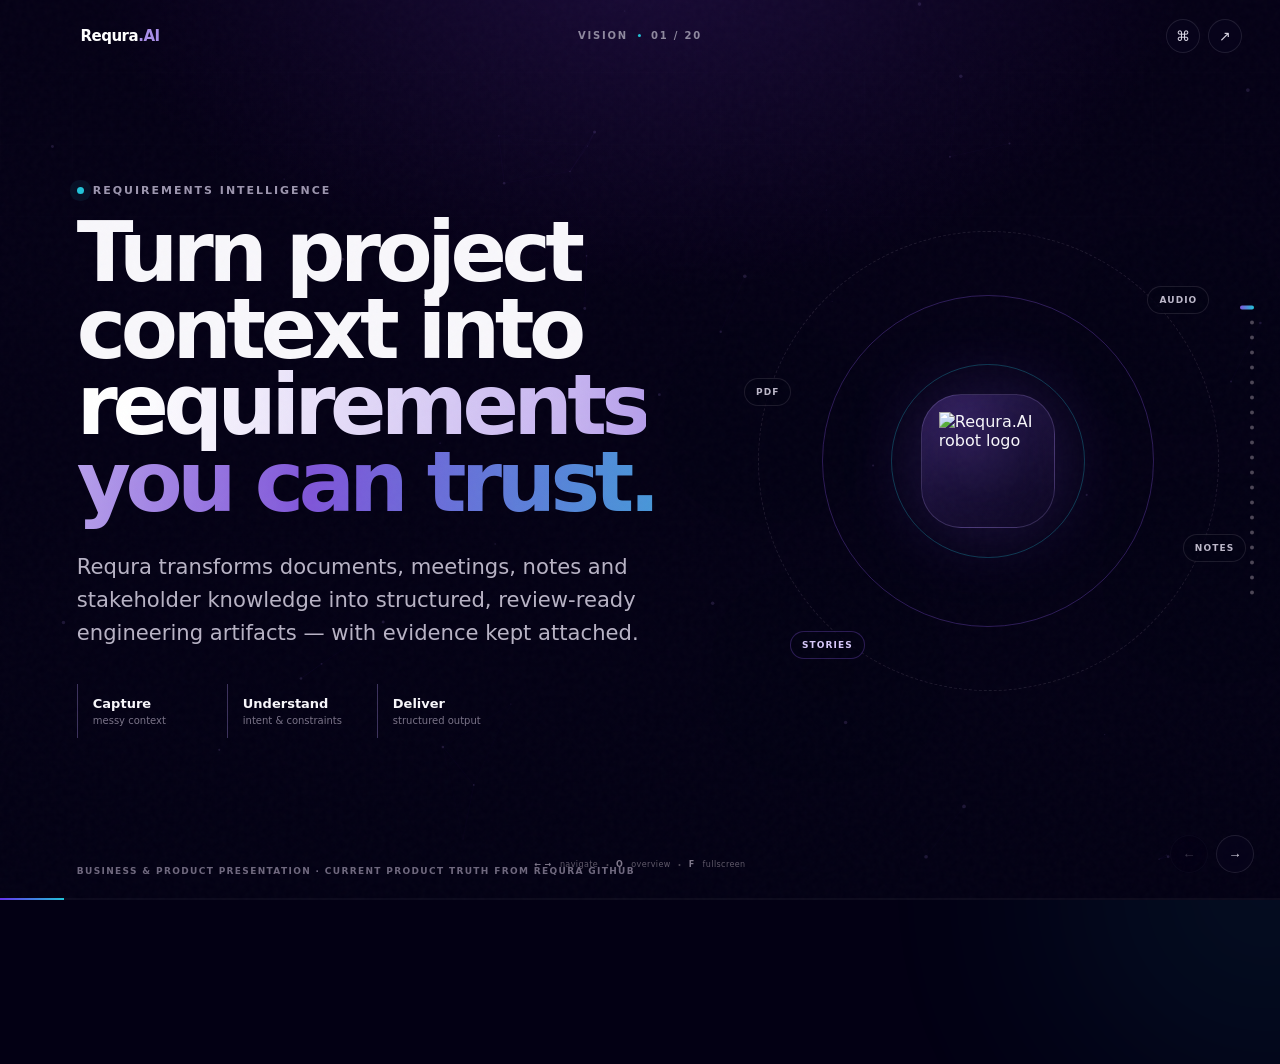
==== commit 6648cc36: "feat(presentation): overhaul competitive landscape slide with 5-column matrix and strategic position" ====
--- a/index.html
+++ b/index.html
@@ -138,7 +138,174 @@
 
 <section class="slide" data-section="MARKET" data-title="STP strategy" id="s-10"><div class="slide-inner"><div class="top-copy reveal"><div class="eyebrow"><span class="strategy-dot"></span> 07 · SEGMENTATION · TARGETING · POSITIONING</div><h2>Start where requirements pain is repeated, multi-source and expensive.</h2></div><div class="market-map-layout reveal delay-2"><div class="market-narrative"><div class="market-list"><span>SEGMENTS</span><article><b>Software houses</b><small>multiple clients · repeated discovery</small></article><article><b>Digital agencies</b><small>fast handoffs · changing scope</small></article><article><b>Enterprise delivery</b><small>governance · many stakeholders</small></article><article><b>Startups / product teams</b><small>high change · lean teams</small></article></div><div class="target-callout"><span>PRIMARY TARGET</span><b>BA / PM / Product teams</b><p>Teams repeatedly converting stakeholder inputs into specifications and delivery artifacts.</p></div></div><div class="market-fit-panel"><div class="market-fit-head"><span>QUALITATIVE PRIORITIZATION</span><small>Strategic hypothesis — not measured market data</small></div><div class="market-fit-map"><div class="axis axis-y"><span>higher requirements complexity</span><i></i><span>lower</span></div><div class="axis axis-x"><span>fragmented / occasional</span><i></i><span>continuous workflow need</span></div><div class="fit-zone"></div><div class="market-point mp-solo"><i></i><b>Solo project</b></div><div class="market-point mp-startup"><i></i><b>Startup</b></div><div class="market-point mp-agency"><i></i><b>Agency</b></div><div class="market-point mp-house"><i></i><b>Software house</b></div><div class="market-point mp-enterprise"><i></i><b>Enterprise delivery</b></div></div><blockquote>"The AI-powered requirements workspace that transforms project conversations into development-ready specifications you can trace back to the source."</blockquote></div></div></div></section>
 
-<section class="slide" data-section="POSITIONING" data-title="Competitive advantage" id="s-11"><div class="slide-inner"><div class="top-copy reveal"><div class="eyebrow">08 · COMPETITIVE POSITION</div><h2>Requra competes against fragmented workflows — not only other AI tools.</h2></div><div class="matrix-wrap reveal delay-2"><div class="matrix"><div class="matrix-row head"><span>Capability</span><span>Manual docs</span><span>Generic AI</span><span class="requra-col">Requra</span></div><div class="matrix-row"><span>Multi-source project context</span><span class="partial">◐</span><span class="partial">◐</span><span class="yes">●</span></div><div class="matrix-row"><span>Structured requirement outputs</span><span class="partial">◐</span><span class="partial">◐</span><span class="yes">●</span></div><div class="matrix-row"><span>Source traceability</span><span class="partial">◐</span><span class="no">○</span><span class="yes">●</span></div><div class="matrix-row"><span>Quality &amp; coverage checks</span><span class="partial">◐</span><span class="no">○</span><span class="yes">●</span></div><div class="matrix-row"><span>Stakeholder review workflow</span><span class="partial">◐</span><span class="no">○</span><span class="yes">●</span></div><div class="matrix-row"><span>Delivery-ready exports</span><span class="partial">◐</span><span class="partial">◐</span><span class="yes">●</span></div></div><div class="position-panel"><div class="position-head"><span>POSITIONING LENS</span><small>Qualitative comparison</small></div><div class="position-map"><div class="position-y"><span>evidence-rich</span><i></i><span>evidence-light</span></div><div class="position-x"><span>general-purpose</span><i></i><span>requirements-native</span></div><div class="position-point pp-manual"><i></i><b>Manual docs</b></div><div class="position-point pp-generic"><i></i><b>Generic AI</b></div><div class="position-point pp-requra"><i></i><b>Requra</b><small>traceable + structured</small></div></div><div class="position-pill-row"><span>multi-source</span><span>evidence-backed</span><span>quality layer</span><span>human review</span></div></div></div></div></section>
+<section class="slide" data-section="POSITIONING" data-title="Competitive advantage" id="s-11">
+  <div class="slide-inner">
+    <div class="top-copy reveal">
+      <div class="eyebrow">08 · COMPETITIVE POSITION</div>
+      <h2>Requra connects the conversation, context, requirements and delivery in one governed workflow.</h2>
+    </div>
+    
+    <div class="matrix-wrap reveal delay-2" style="display: grid; grid-template-columns: 1.25fr 0.75fr; gap: 20px; margin-top: 8px; align-items: start;">
+      
+      <!-- Left Column: Comparison Matrix -->
+      <div style="display: flex; flex-direction: column;">
+        <div class="matrix" style="background: rgba(255,255,255,.015); border: 1px solid rgba(255,255,255,.08); border-radius: 12px; overflow: hidden; display: flex; flex-direction: column;">
+          
+          <!-- Header Row -->
+          <div class="matrix-row head" style="display: grid; grid-template-columns: 1.6fr 1fr 1fr 1fr 1fr 1.15fr; align-items: stretch; min-height: 36px; border-bottom: 1px solid rgba(255,255,255,.08); background: rgba(255,255,255,.03);">
+            <span style="display: flex; align-items: center; padding-left: 12px; font-size: 7.5px; letter-spacing: .08em; text-transform: uppercase; color: #746d82; font-weight: bold; text-align: left;">Capability</span>
+            <span style="display: flex; align-items: center; justify-content: center; font-size: 7.5px; letter-spacing: .08em; text-transform: uppercase; color: #746d82; font-weight: bold; text-align: center; padding: 0 4px; line-height: 1.2;">Generic AI</span>
+            <span style="display: flex; align-items: center; justify-content: center; font-size: 7.5px; letter-spacing: .08em; text-transform: uppercase; color: #746d82; font-weight: bold; text-align: center; padding: 0 4px; line-height: 1.2;">Storywise</span>
+            <span style="display: flex; align-items: center; justify-content: center; font-size: 7.5px; letter-spacing: .08em; text-transform: uppercase; color: #746d82; font-weight: bold; text-align: center; padding: 0 4px; line-height: 1.2;">Jama Connect</span>
+            <span style="display: flex; align-items: center; justify-content: center; font-size: 7.5px; letter-spacing: .08em; text-transform: uppercase; color: #746d82; font-weight: bold; text-align: center; padding: 0 4px; line-height: 1.2;">Productboard</span>
+            <span style="display: flex; align-items: center; justify-content: center; font-size: 7.5px; letter-spacing: .08em; text-transform: uppercase; color: var(--cyan); font-weight: bold; text-align: center; background: rgba(34,195,216,0.08); border-left: 1px solid rgba(34,195,216,0.2); border-right: 1px solid rgba(34,195,216,0.2); padding: 0 4px;">Requra</span>
+          </div>
+
+          <!-- Row 1: Native meeting + transcription workflow -->
+          <div class="matrix-row" style="display: grid; grid-template-columns: 1.6fr 1fr 1fr 1fr 1fr 1.15fr; align-items: stretch; min-height: 33px; border-bottom: 1px solid rgba(255,255,255,.05);">
+            <span style="display: flex; align-items: center; padding-left: 12px; font-size: 8.5px; color: #c2bccd; text-align: left;">Native meeting + transcription workflow</span>
+            <span style="display: flex; align-items: center; justify-content: center; color: #ffcc00; font-size: 13px;">●</span>
+            <span style="display: flex; align-items: center; justify-content: center; color: rgba(255,255,255,0.15);">—</span>
+            <span style="display: flex; align-items: center; justify-content: center; color: rgba(255,255,255,0.15);">—</span>
+            <span style="display: flex; align-items: center; justify-content: center; color: #ffcc00; font-size: 13px;">●</span>
+            <span style="display: flex; align-items: center; justify-content: center; color: var(--cyan); font-size: 13px; background: rgba(34,195,216,0.04); border-left: 1px solid rgba(34,195,216,0.15); border-right: 1px solid rgba(34,195,216,0.15);">●</span>
+          </div>
+
+          <!-- Row 2: Multi-source project context -->
+          <div class="matrix-row" style="display: grid; grid-template-columns: 1.6fr 1fr 1fr 1fr 1fr 1.15fr; align-items: stretch; min-height: 33px; border-bottom: 1px solid rgba(255,255,255,.05);">
+            <span style="display: flex; align-items: center; padding-left: 12px; font-size: 8.5px; color: #c2bccd; text-align: left;">Multi-source project context</span>
+            <span style="display: flex; align-items: center; justify-content: center; color: var(--cyan); font-size: 13px;">●</span>
+            <span style="display: flex; align-items: center; justify-content: center; color: var(--cyan); font-size: 13px;">●</span>
+            <span style="display: flex; align-items: center; justify-content: center; color: #ffcc00; font-size: 13px;">●</span>
+            <span style="display: flex; align-items: center; justify-content: center; color: var(--cyan); font-size: 13px;">●</span>
+            <span style="display: flex; align-items: center; justify-content: center; color: var(--cyan); font-size: 13px; background: rgba(34,195,216,0.04); border-left: 1px solid rgba(34,195,216,0.15); border-right: 1px solid rgba(34,195,216,0.15);">●</span>
+          </div>
+
+          <!-- Row 3: AI requirements / stories / AC -->
+          <div class="matrix-row" style="display: grid; grid-template-columns: 1.6fr 1fr 1fr 1fr 1fr 1.15fr; align-items: stretch; min-height: 33px; border-bottom: 1px solid rgba(255,255,255,.05);">
+            <span style="display: flex; align-items: center; padding-left: 12px; font-size: 8.5px; color: #c2bccd; text-align: left;">AI requirements / stories / AC</span>
+            <span style="display: flex; align-items: center; justify-content: center; color: var(--cyan); font-size: 13px;">●</span>
+            <span style="display: flex; align-items: center; justify-content: center; color: var(--cyan); font-size: 13px;">●</span>
+            <span style="display: flex; align-items: center; justify-content: center; color: var(--cyan); font-size: 13px;">●</span>
+            <span style="display: flex; align-items: center; justify-content: center; color: var(--cyan); font-size: 13px;">●</span>
+            <span style="display: flex; align-items: center; justify-content: center; color: var(--cyan); font-size: 13px; background: rgba(34,195,216,0.04); border-left: 1px solid rgba(34,195,216,0.15); border-right: 1px solid rgba(34,195,216,0.15);">●</span>
+          </div>
+
+          <!-- Row 4: Source-grounded traceability -->
+          <div class="matrix-row" style="display: grid; grid-template-columns: 1.6fr 1fr 1fr 1fr 1fr 1.15fr; align-items: stretch; min-height: 33px; border-bottom: 1px solid rgba(255,255,255,.05);">
+            <span style="display: flex; align-items: center; padding-left: 12px; font-size: 8.5px; color: #c2bccd; text-align: left;">Source-grounded traceability</span>
+            <span style="display: flex; align-items: center; justify-content: center; color: rgba(255,255,255,0.15);">—</span>
+            <span style="display: flex; align-items: center; justify-content: center; color: var(--cyan); font-size: 13px;">●</span>
+            <span style="display: flex; align-items: center; justify-content: center; color: var(--cyan); font-size: 13px;">●</span>
+            <span style="display: flex; align-items: center; justify-content: center; color: var(--cyan); font-size: 13px;">●</span>
+            <span style="display: flex; align-items: center; justify-content: center; color: var(--cyan); font-size: 13px; background: rgba(34,195,216,0.04); border-left: 1px solid rgba(34,195,216,0.15); border-right: 1px solid rgba(34,195,216,0.15);">●</span>
+          </div>
+
+          <!-- Row 5: Conflict / quality analysis -->
+          <div class="matrix-row" style="display: grid; grid-template-columns: 1.6fr 1fr 1fr 1fr 1fr 1.15fr; align-items: stretch; min-height: 33px; border-bottom: 1px solid rgba(255,255,255,.05);">
+            <span style="display: flex; align-items: center; padding-left: 12px; font-size: 8.5px; color: #c2bccd; text-align: left;">Conflict / quality analysis</span>
+            <span style="display: flex; align-items: center; justify-content: center; color: rgba(255,255,255,0.15);">—</span>
+            <span style="display: flex; align-items: center; justify-content: center; color: var(--cyan); font-size: 13px;">●</span>
+            <span style="display: flex; align-items: center; justify-content: center; color: var(--cyan); font-size: 13px;">●</span>
+            <span style="display: flex; align-items: center; justify-content: center; color: #ffcc00; font-size: 13px;">●</span>
+            <span style="display: flex; align-items: center; justify-content: center; color: var(--cyan); font-size: 13px; background: rgba(34,195,216,0.04); border-left: 1px solid rgba(34,195,216,0.15); border-right: 1px solid rgba(34,195,216,0.15);">●</span>
+          </div>
+
+          <!-- Row 6: Stakeholder review & approval -->
+          <div class="matrix-row" style="display: grid; grid-template-columns: 1.6fr 1fr 1fr 1fr 1fr 1.15fr; align-items: stretch; min-height: 33px; border-bottom: 1px solid rgba(255,255,255,.05);">
+            <span style="display: flex; align-items: center; padding-left: 12px; font-size: 8.5px; color: #c2bccd; text-align: left;">Stakeholder review &amp; approval</span>
+            <span style="display: flex; align-items: center; justify-content: center; color: rgba(255,255,255,0.15);">—</span>
+            <span style="display: flex; align-items: center; justify-content: center; color: var(--cyan); font-size: 13px;">●</span>
+            <span style="display: flex; align-items: center; justify-content: center; color: var(--cyan); font-size: 13px;">●</span>
+            <span style="display: flex; align-items: center; justify-content: center; color: var(--cyan); font-size: 13px;">●</span>
+            <span style="display: flex; align-items: center; justify-content: center; color: var(--cyan); font-size: 13px; background: rgba(34,195,216,0.04); border-left: 1px solid rgba(34,195,216,0.15); border-right: 1px solid rgba(34,195,216,0.15);">●</span>
+          </div>
+
+          <!-- Row 7: Approval-controlled delivery workflow -->
+          <div class="matrix-row" style="display: grid; grid-template-columns: 1.6fr 1fr 1fr 1fr 1fr 1.15fr; align-items: stretch; min-height: 33px; border-bottom: 1px solid rgba(255,255,255,.05);">
+            <span style="display: flex; align-items: center; padding-left: 12px; font-size: 8.5px; color: #c2bccd; text-align: left;">Approval-controlled delivery workflow</span>
+            <span style="display: flex; align-items: center; justify-content: center; color: rgba(255,255,255,0.15);">—</span>
+            <span style="display: flex; align-items: center; justify-content: center; color: #ffcc00; font-size: 13px;">●</span>
+            <span style="display: flex; align-items: center; justify-content: center; color: var(--cyan); font-size: 13px;">●</span>
+            <span style="display: flex; align-items: center; justify-content: center; color: var(--cyan); font-size: 13px;">●</span>
+            <span style="display: flex; align-items: center; justify-content: center; color: var(--cyan); font-size: 13px; background: rgba(34,195,216,0.04); border-left: 1px solid rgba(34,195,216,0.15); border-right: 1px solid rgba(34,195,216,0.15);">●</span>
+          </div>
+
+          <!-- Row 8: Direct ClickUp delivery -->
+          <div class="matrix-row" style="display: grid; grid-template-columns: 1.6fr 1fr 1fr 1fr 1fr 1.15fr; align-items: stretch; min-height: 33px; border-bottom: 1px solid rgba(255,255,255,.05);">
+            <span style="display: flex; align-items: center; padding-left: 12px; font-size: 8.5px; color: #c2bccd; text-align: left;">Direct ClickUp delivery</span>
+            <span style="display: flex; align-items: center; justify-content: center; color: rgba(255,255,255,0.15);">—</span>
+            <span style="display: flex; align-items: center; justify-content: center; color: rgba(255,255,255,0.15);">—</span>
+            <span style="display: flex; align-items: center; justify-content: center; color: rgba(255,255,255,0.15);">—</span>
+            <span style="display: flex; align-items: center; justify-content: center; color: rgba(255,255,255,0.15);">—</span>
+            <span style="display: flex; align-items: center; justify-content: center; color: var(--cyan); font-size: 13px; background: rgba(34,195,216,0.04); border-left: 1px solid rgba(34,195,216,0.15); border-right: 1px solid rgba(34,195,216,0.15);">●</span>
+          </div>
+
+          <!-- Row 9: Jira delivery / integration -->
+          <div class="matrix-row" style="display: grid; grid-template-columns: 1.6fr 1fr 1fr 1fr 1fr 1.15fr; align-items: stretch; min-height: 33px; border-bottom: 0;">
+            <span style="display: flex; align-items: center; padding-left: 12px; font-size: 8.5px; color: #c2bccd; text-align: left;">Jira delivery / integration</span>
+            <span style="display: flex; align-items: center; justify-content: center; color: #ffcc00; font-size: 13px;">●</span>
+            <span style="display: flex; align-items: center; justify-content: center; color: var(--cyan); font-size: 13px;">●</span>
+            <span style="display: flex; align-items: center; justify-content: center; color: var(--cyan); font-size: 13px;">●</span>
+            <span style="display: flex; align-items: center; justify-content: center; color: var(--cyan); font-size: 13px;">●</span>
+            <span style="display: flex; align-items: center; justify-content: center; color: var(--cyan); font-size: 13px; background: rgba(34,195,216,0.04); border-left: 1px solid rgba(34,195,216,0.15); border-right: 1px solid rgba(34,195,216,0.15);">●</span>
+          </div>
+
+        </div>
+
+        <!-- Legend -->
+        <div style="display: flex; gap: 15px; font-size: 7.5px; color: #8f85a2; margin-top: 8px; justify-content: center;">
+          <span><span style="color: var(--cyan); margin-right: 4px;">●</span>Core capability</span>
+          <span><span style="color: #ffcc00; margin-right: 4px;">●</span>Partial / indirect</span>
+          <span><span style="color: rgba(255,255,255,0.15); margin-right: 4px;">—</span>Not core / Not documented</span>
+        </div>
+      </div>
+
+      <!-- Right Column: Positioning definitions -->
+      <div style="display: flex; flex-direction: column; gap: 6px;">
+        <span style="font-size: 8px; font-weight: 800; letter-spacing: .12em; color: var(--violet-soft); display: block; border-bottom: 1px solid rgba(255,255,255,0.06); padding-bottom: 3px; margin-bottom: 3px; text-transform: uppercase;">Strategic Positioning</span>
+        
+        <div style="background: rgba(255,255,255,0.015); border: 1px solid rgba(255,255,255,0.05); border-radius: 8px; padding: 6px 8px;">
+          <b style="font-size: 9px; color: #fff; display: block; margin-bottom: 1px;">Generic AI · <span style="font-size: 8px; color: #8f85a2; font-weight: normal;">General-purpose generation</span></b>
+          <p style="font-size: 8px; line-height: 1.3; color: #bbb2cb; margin: 0;">Flexible, but the requirements workflow must be built and managed by the user.</p>
+        </div>
+
+        <div style="background: rgba(255,255,255,0.015); border: 1px solid rgba(255,255,255,0.05); border-radius: 8px; padding: 6px 8px;">
+          <b style="font-size: 9px; color: #fff; display: block; margin-bottom: 1px;">Storywise · <span style="font-size: 8px; color: #8f85a2; font-weight: normal;">Requirements engineering</span></b>
+          <p style="font-size: 8px; line-height: 1.3; color: #bbb2cb; margin: 0;">AI requirements engineering: structured inputs, stories, AC, QA validation, and Jira sync.</p>
+        </div>
+
+        <div style="background: rgba(255,255,255,0.015); border: 1px solid rgba(255,255,255,0.05); border-radius: 8px; padding: 6px 8px;">
+          <b style="font-size: 9px; color: #fff; display: block; margin-bottom: 1px;">Jama Connect · <span style="font-size: 8px; color: #8f85a2; font-weight: normal;">Requirements lifecycle management</span></b>
+          <p style="font-size: 8px; line-height: 1.3; color: #bbb2cb; margin: 0;">Enterprise ALM focusing on reviews, approvals, complex testing, compliance and traceability.</p>
+        </div>
+
+        <div style="background: rgba(255,255,255,0.015); border: 1px solid rgba(255,255,255,0.05); border-radius: 8px; padding: 6px 8px;">
+          <b style="font-size: 9px; color: #fff; display: block; margin-bottom: 1px;">Productboard · <span style="font-size: 8px; color: #8f85a2; font-weight: normal;">Product management</span></b>
+          <p style="font-size: 8px; line-height: 1.3; color: #bbb2cb; margin: 0;">AI product management: customer context discovery, feature specs, and roadmap prioritization.</p>
+        </div>
+
+        <div style="background: linear-gradient(145deg, rgba(34,195,216,0.12), rgba(255,255,255,0.015)); border: 1px solid rgba(34,195,216,0.35); border-radius: 8px; padding: 6px 8px;">
+          <b style="font-size: 9px; color: #fff; display: block; margin-bottom: 1px;">Requra · <span style="font-size: 8px; color: var(--cyan); font-weight: bold;">Conversation-to-Delivery loop</span></b>
+          <p style="font-size: 8px; line-height: 1.3; color: #d1f3f7; margin: 0;">Governed flow: Client meetings + documents → evidence-backed requirements → PM approval → ClickUp/Jira.</p>
+        </div>
+
+        <!-- Bottom-line statement -->
+        <div style="background: rgba(34,195,216,0.06); border: 1px solid rgba(34,195,216,0.2); border-radius: 6px; padding: 6px 8px; font-size: 8.5px; line-height: 1.35; color: #fff; text-align: center; margin-top: 4px;">
+          <strong>Requra</strong> connects the conversation, context, requirements and delivery in one governed workflow.
+        </div>
+
+      </div>
+
+    </div>
+
+    <!-- Footnote -->
+    <div style="font-size: 7px; color: #5c5569; text-align: left; margin-top: 10px; line-height: 1.25;">
+      Comparison based on publicly documented capabilities as of August 2026; capabilities may vary by plan, configuration, or product version.
+    </div>
+
+  </div>
+</section>
 
 <section class="slide" data-section="STRATEGY" data-title="Business Strategy" id="s-12-strategy">
   <div class="slide-inner">
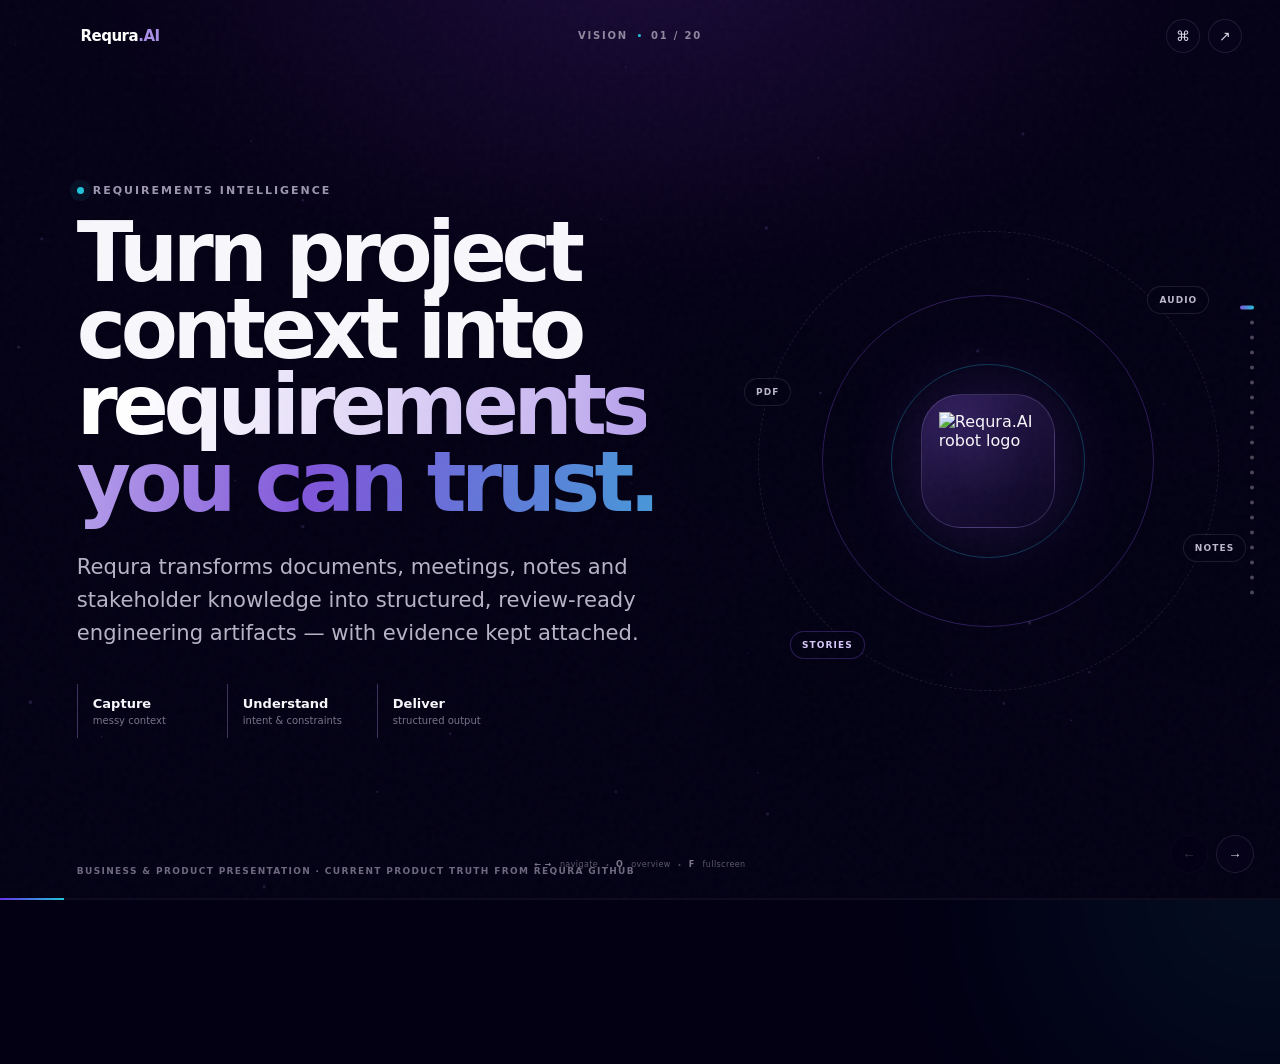
==== commit 27571918: "fix: remove unused EN/AR Ingestion" ====
--- a/index.html
+++ b/index.html
@@ -121,7 +121,7 @@
 
 <section class="slide" data-section="EXPERIENCE" data-title="Human in the loop" id="s-05"><div class="slide-inner"><div class="top-copy reveal"><div class="eyebrow">05 · THE HUMAN SYSTEM</div><h2>AI accelerates the work. People keep the authority.</h2></div><div class="human-system reveal delay-2"><div class="persona stakeholder"><div class="persona-icon">◎</div><h3>Stakeholder / Client</h3><p>Provides context, decisions and feedback.</p></div><div class="system-line"><span>context</span><i></i><span>review</span></div><div class="requra-core"><img alt="" src="https://raw.githubusercontent.com/Requra/frontend/db60a53ed2b3621a3a8bae4ac28c4563d7919814/src/assets/images/Logo.png"/><strong>Requra.AI</strong><small>capture · analyze · trace</small></div><div class="system-line"><span>evidence</span><i></i><span>refinement</span></div><div class="persona analyst"><div class="persona-icon">◇</div><h3>BA / PM / Product</h3><p>Reviews, edits, aligns and approves.</p></div><div class="down-line"><i></i><span>approved specification</span></div><div class="persona engineering"><div class="persona-icon">⌘</div><h3>Engineering &amp; QA</h3><p>Consumes clear stories, criteria and source-backed requirements.</p></div></div><p class="center-caption reveal delay-3">Requra is not positioned as "replace the analyst." It protects concurrent edits via HTTP If-Match headers and strengthens the evidence behind decisions.</p></div></section>
 
-<section class="slide" data-section="PRODUCT" data-title="Product proof" id="s-06"><div class="slide-inner product-proof-layout"><div class="copy-col reveal"><div class="eyebrow"><span class="verified-dot"></span> CURRENT PRODUCT</div><h2>This is already a working product surface — not a concept deck.</h2><p class="lead">Projects, asynchronous analysis, results, source evidence, stakeholder review and meeting workflows are represented in the current application.</p><div class="feature-tags"><span>Projects</span><span>AI Results</span><span>Evidence</span><span>Stakeholder Review</span><span>Meetings (LiveKit/Agora)</span><span>Exports</span><span>EN/AR Ingestion</span></div><a class="demo-link" href="https://requra-demo-rust.vercel.app/demo" rel="noreferrer" target="_blank">Open interactive demo <b>↗</b></a></div><div aria-label="Requra product screenshots" class="screen-stack reveal delay-2"><figure class="screen screen-main"><img alt="Requra AI results workspace" src="https://raw.githubusercontent.com/Requra/frontend/db60a53ed2b3621a3a8bae4ac28c4563d7919814/docs/readme/screenshots/ai-results.png"/><figcaption>AI Results Workspace</figcaption></figure><figure class="screen screen-left"><img alt="Requra dashboard" src="https://raw.githubusercontent.com/Requra/frontend/db60a53ed2b3621a3a8bae4ac28c4563d7919814/docs/readme/screenshots/dashboard.png"/><figcaption>Dashboard</figcaption></figure><figure class="screen screen-right"><img alt="Requra evidence view" src="https://raw.githubusercontent.com/Requra/frontend/db60a53ed2b3621a3a8bae4ac28c4563d7919814/docs/readme/screenshots/evidence.png"/><figcaption>Evidence View</figcaption></figure></div></div></section>
+<section class="slide" data-section="PRODUCT" data-title="Product proof" id="s-06"><div class="slide-inner product-proof-layout"><div class="copy-col reveal"><div class="eyebrow"><span class="verified-dot"></span> CURRENT PRODUCT</div><h2>This is already a working product surface — not a concept deck.</h2><p class="lead">Projects, asynchronous analysis, results, source evidence, stakeholder review and meeting workflows are represented in the current application.</p><div class="feature-tags"><span>Projects</span><span>AI Results</span><span>Evidence</span><span>Stakeholder Review</span><span>Meetings (LiveKit/Agora)</span><span>Exports</span><span>Ingestion</span></div><a class="demo-link" href="https://requra-demo-rust.vercel.app/demo" rel="noreferrer" target="_blank">Open interactive demo <b>↗</b></a></div><div aria-label="Requra product screenshots" class="screen-stack reveal delay-2"><figure class="screen screen-main"><img alt="Requra AI results workspace" src="https://raw.githubusercontent.com/Requra/frontend/db60a53ed2b3621a3a8bae4ac28c4563d7919814/docs/readme/screenshots/ai-results.png"/><figcaption>AI Results Workspace</figcaption></figure><figure class="screen screen-left"><img alt="Requra dashboard" src="https://raw.githubusercontent.com/Requra/frontend/db60a53ed2b3621a3a8bae4ac28c4563d7919814/docs/readme/screenshots/dashboard.png"/><figcaption>Dashboard</figcaption></figure><figure class="screen screen-right"><img alt="Requra evidence view" src="https://raw.githubusercontent.com/Requra/frontend/db60a53ed2b3621a3a8bae4ac28c4563d7919814/docs/readme/screenshots/evidence.png"/><figcaption>Evidence View</figcaption></figure></div></div></section>
 
 <section class="slide" data-section="PRODUCT" data-title="What Requra produces" id="s-07"><div class="slide-inner"><div class="top-copy reveal"><div class="eyebrow"><span class="verified-dot"></span> CURRENT STRUCTURED OUTPUTS</div><h2>Raw context becomes a connected delivery artifact.</h2><p class="lead narrow">The value is not six disconnected documents. It is one traceable chain from source evidence to a requirement, story, acceptance criteria and delivery output.</p></div><div class="artifact-stage reveal delay-2"><div class="artifact-sources"><div class="artifact-kicker">RAW CONTEXT</div><article><span>PDF</span><b>Business rules</b><small>page-aware source</small></article><article><span>DOCX</span><b>Stakeholder notes</b><small>document evidence</small></article><article><span>WAV</span><b>Meeting audio</b><small>transcribed when configured</small></article></div><div class="artifact-thread"><div class="artifact-thread-line"></div><div class="artifact-thread-core"><img alt="" src="https://raw.githubusercontent.com/Requra/frontend/db60a53ed2b3621a3a8bae4ac28c4563d7919814/src/assets/images/Logo.png"/><b>Requra.AI</b><small>structure + trace</small></div><span class="artifact-thread-label">evidence remains attached</span></div><div class="artifact-outcomes"><div class="artifact-kicker">ILLUSTRATIVE ARTIFACT ANATOMY</div><article class="artifact-card requirement"><header><span>REQ-014</span><em>BUSINESS RULE</em></header><h3>Reset link expiry</h3><p>The system shall expire password-reset links after 15 minutes.</p><footer>↳ source quote · page / chunk reference</footer></article><article class="artifact-card story"><header><span>US-008</span><em>USER STORY</em></header><p>As a customer, I want a time-bound reset link so that account recovery stays secure.</p><footer>linked to REQ-014</footer></article><article class="artifact-card acceptance"><header><span>AC</span><em>GIVEN · WHEN · THEN</em></header><p><b>Given</b> a reset link is issued, <b>when</b> 15 minutes pass, <b>then</b> the link is rejected.</p></article></div></div><div class="artifact-output-strip reveal delay-3"><article><span>Σ</span><b>Executive summary</b><small>decisions · risks · scope · actions</small></article><article><span>↔</span><b>Coverage</b><small>requirement ↔ story mapping</small></article><article><span>⇥</span><b>Delivery</b><small>Excel-ready · Jira-compatible structures</small></article></div></div></section>
 
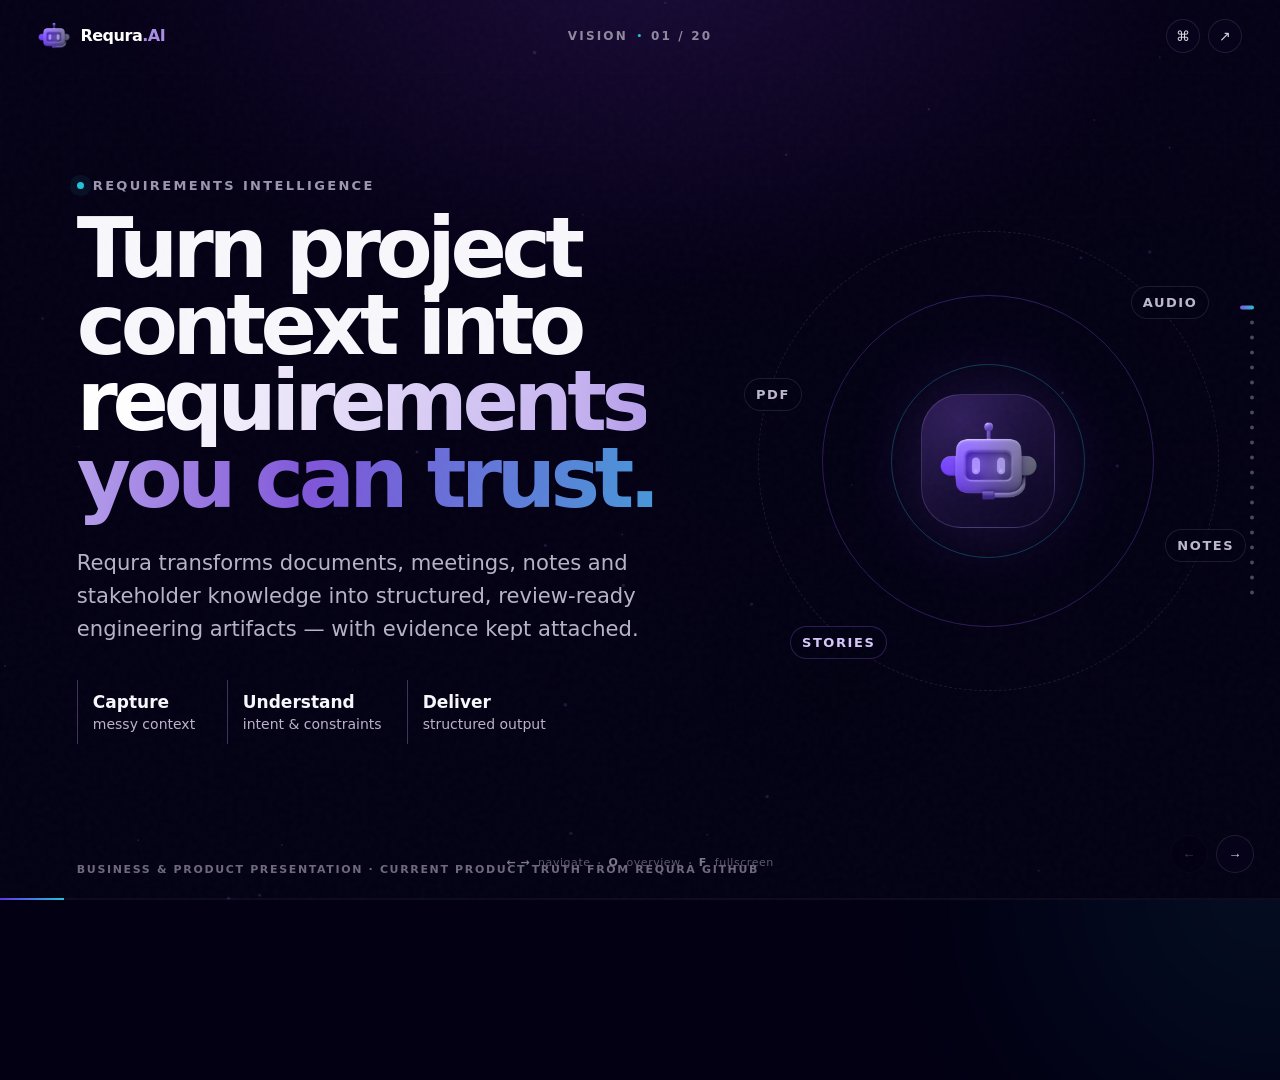
==== commit 5d12a1ef: "feat: implement business presentation slides and supporting assets for Requra.AI" ====
--- a/index.html
+++ b/index.html
@@ -27,7 +27,7 @@
 
 <header aria-label="Presentation controls" class="chrome">
 <a aria-label="Requra.AI presentation home" class="brand" href="#s-01">
-<span class="brand-mark-wrap"><img alt="" class="brand-mark" src="https://raw.githubusercontent.com/Requra/frontend/db60a53ed2b3621a3a8bae4ac28c4563d7919814/src/assets/images/Logo.png"/></span>
+<span class="brand-mark-wrap"><img alt="" class="brand-mark" src="assets/Logo.png"/></span>
 <span class="brand-word">Requra<span>.AI</span></span>
 </a>
 <div aria-live="polite" class="chrome-center">
@@ -56,7 +56,7 @@
 </div>
 <div aria-label="Requra AI transformation visual" class="hero-orbit reveal delay-2">
 <div class="orbit-ring ring-1"></div><div class="orbit-ring ring-2"></div><div class="orbit-ring ring-3"></div>
-<div class="hero-logo-core"><img alt="Requra.AI robot logo" src="https://raw.githubusercontent.com/Requra/frontend/db60a53ed2b3621a3a8bae4ac28c4563d7919814/src/assets/images/Logo.png"/></div>
+<div class="hero-logo-core"><img alt="Requra.AI robot logo" src="assets/Logo.png"/></div>
 <span class="orbit-chip chip-a">PDF</span><span class="orbit-chip chip-b">AUDIO</span><span class="orbit-chip chip-c">NOTES</span><span class="orbit-chip chip-d">STORIES</span>
 </div>
 </div>
@@ -79,61 +79,61 @@
       <!-- Drivers Stack -->
       <div style="display: flex; flex-direction: column; gap: 10px;">
         <div style="background: rgba(255,255,255,.015); border: 1px solid rgba(255,255,255,.05); border-radius: 12px; padding: 12px; display: flex; align-items: start; gap: 12px;">
-          <span style="background: var(--cyan); color: #000; font-size: 9px; font-weight: bold; width: 18px; height: 18px; border-radius: 50%; display: inline-flex; align-items: center; justify-content: center; flex-shrink: 0;">01</span>
+          <span style="background: var(--cyan); color: #000; font-size: 12px; font-weight: bold; width: 22px; height: 22px; border-radius: 50%; display: inline-flex; align-items: center; justify-content: center; flex-shrink: 0;">01</span>
           <div>
-            <b style="font-size: 11px; color: #fff; display: block; margin-bottom: 2px;">AI Maturity Inflection</b>
-            <p style="font-size: 9.5px; line-height: 1.4; color: #bbb2cb; margin: 0;">AI can now reliably understand, parse, and structure messy, unstructured project knowledge without heavy hallucination risk.</p>
+            <b style="font-size: 14px; color: #fff; display: block; margin-bottom: 2px;">AI Maturity Inflection</b>
+            <p style="font-size: 13px; line-height: 1.45; color: #bbb2cb; margin: 0;">AI can now reliably understand, parse, and structure messy, unstructured project knowledge without heavy hallucination risk.</p>
           </div>
         </div>
 
         <div style="background: rgba(255,255,255,.015); border: 1px solid rgba(255,255,255,.05); border-radius: 12px; padding: 12px; display: flex; align-items: start; gap: 12px;">
-          <span style="background: var(--cyan); color: #000; font-size: 9px; font-weight: bold; width: 18px; height: 18px; border-radius: 50%; display: inline-flex; align-items: center; justify-content: center; flex-shrink: 0;">02</span>
+          <span style="background: var(--cyan); color: #000; font-size: 12px; font-weight: bold; width: 22px; height: 22px; border-radius: 50%; display: inline-flex; align-items: center; justify-content: center; flex-shrink: 0;">02</span>
           <div>
-            <b style="font-size: 11px; color: #fff; display: block; margin-bottom: 2px;">Distributed Stakeholders</b>
-            <p style="font-size: 9.5px; line-height: 1.4; color: #bbb2cb; margin: 0;">Software teams increasingly work across distributed stakeholder networks. Requirements still depend heavily on manual interpretation.</p>
+            <b style="font-size: 14px; color: #fff; display: block; margin-bottom: 2px;">Distributed Stakeholders</b>
+            <p style="font-size: 13px; line-height: 1.45; color: #bbb2cb; margin: 0;">Software teams increasingly work across distributed stakeholder networks. Requirements still depend heavily on manual interpretation.</p>
           </div>
         </div>
 
         <div style="background: rgba(255,255,255,.015); border: 1px solid rgba(255,255,255,.05); border-radius: 12px; padding: 12px; display: flex; align-items: start; gap: 12px;">
-          <span style="background: var(--cyan); color: #000; font-size: 9px; font-weight: bold; width: 18px; height: 18px; border-radius: 50%; display: inline-flex; align-items: center; justify-content: center; flex-shrink: 0;">03</span>
+          <span style="background: var(--cyan); color: #000; font-size: 12px; font-weight: bold; width: 22px; height: 22px; border-radius: 50%; display: inline-flex; align-items: center; justify-content: center; flex-shrink: 0;">03</span>
           <div>
-            <b style="font-size: 11px; color: #fff; display: block; margin-bottom: 2px;">Structured Delivery Mismatch</b>
-            <p style="font-size: 9.5px; line-height: 1.4; color: #bbb2cb; margin: 0;">Delivery tools (Jira, ClickUp) are highly structured, but the inputs (meetings, documents) remain completely unstructured.</p>
+            <b style="font-size: 14px; color: #fff; display: block; margin-bottom: 2px;">Structured Delivery Mismatch</b>
+            <p style="font-size: 13px; line-height: 1.45; color: #bbb2cb; margin: 0;">Delivery tools (Jira, ClickUp) are highly structured, but the inputs (meetings, documents) remain completely unstructured.</p>
           </div>
         </div>
       </div>
 
       <!-- Opportunity Callout -->
       <div style="background: linear-gradient(135deg, rgba(34,195,216,0.08), rgba(127,86,217,0.08)); border: 1px solid rgba(34,195,216,0.2); border-radius: 16px; padding: 20px; display: flex; flex-direction: column; justify-content: center; text-align: center; position: relative;">
-        <span style="font-size: 8px; font-weight: 800; letter-spacing: 0.15em; color: var(--cyan); margin-bottom: 10px; display: block; text-transform: uppercase;">THE OPPORTUNITY</span>
-        <h3 style="font-size: 15px; line-height: 1.45; color: #fff; margin: 0 0 10px 0;">Turn unstructured project knowledge into a structured engineering system.</h3>
-        <p style="font-size: 10px; line-height: 1.5; color: #bbb2cb; margin: 0;">Requra bridges the handoff gap by acting as the translator between messy context and rigorous, evidence-backed development backlogs.</p>
-      </div>
-    </div>
-
-    <div style="font-size: 8px; letter-spacing: 0.15em; text-transform: uppercase; color: var(--cyan); text-align: center; margin-top: 15px; border: 1px dashed rgba(34,195,216,0.3); padding: 5px; border-radius: 8px; background: rgba(34,195,216,0.02);" class="reveal delay-3">
+        <span style="font-size: 11px; font-weight: 800; letter-spacing: 0.15em; color: var(--cyan); margin-bottom: 10px; display: block; text-transform: uppercase;">THE OPPORTUNITY</span>
+        <h3 style="font-size: 18px; line-height: 1.45; color: #fff; margin: 0 0 10px 0;">Turn unstructured project knowledge into a structured engineering system.</h3>
+        <p style="font-size: 13px; line-height: 1.5; color: #bbb2cb; margin: 0;">Requra bridges the handoff gap by acting as the translator between messy context and rigorous, evidence-backed development backlogs.</p>
+      </div>
+    </div>
+
+    <!-- <div style="font-size: 11px; letter-spacing: 0.15em; text-transform: uppercase; color: var(--cyan); text-align: center; margin-top: 15px; border: 1px dashed rgba(34,195,216,0.3); padding: 5px; border-radius: 8px; background: rgba(34,195,216,0.02);" class="reveal delay-3">
       ↳ The timing window: LLMs are powerful enough, teams are distributed enough, and bilingual (EN/AR) APIs are mature enough.
-    </div>
+    </div> -->
   </div>
 </section>
 
 <section class="slide" data-section="SOLUTION" data-title="The Requra flow" id="s-04"><div class="slide-inner"><div class="top-copy reveal"><div class="eyebrow">04 · THE REQURA SOLUTION</div><h2>One continuous path from context to delivery.</h2><p class="lead narrow">Requra gives project knowledge a structure without breaking its connection to the original source.</p></div><div class="flow-lane reveal delay-2"><div class="flow-node"><span>01</span><svg class="flow-icon" viewBox="0 0 24 24" fill="none" stroke="currentColor" stroke-width="2" stroke-linecap="round" stroke-linejoin="round" style="position: absolute; top: 16px; right: 18px; width: 18px; height: 18px; color: var(--violet-soft);"><path d="M14 2H6a2 2 0 0 0-2 2v16a2 2 0 0 0 2 2h12a2 2 0 0 0 2-2V8z" /><polyline points="14 2 14 8 20 8" /><line x1="12" y1="18" x2="12" y2="12" /><line x1="9" y1="15" x2="15" y2="15" /></svg><b>Capture</b><small>documents · meetings · notes</small></div><div class="flow-connector"><i></i></div><div class="flow-node"><span>02</span><svg class="flow-icon" viewBox="0 0 24 24" fill="none" stroke="currentColor" stroke-width="2" stroke-linecap="round" stroke-linejoin="round" style="position: absolute; top: 16px; right: 18px; width: 18px; height: 18px; color: var(--violet-soft);"><circle cx="11" cy="11" r="8" /><line x1="21" y1="21" x2="16.65" y2="16.65" /></svg><b>Understand</b><small>needs · actors · constraints</small></div><div class="flow-connector"><i></i></div><div class="flow-node featured"><span>03</span><svg class="flow-icon" viewBox="0 0 24 24" fill="none" stroke="currentColor" stroke-width="2" stroke-linecap="round" stroke-linejoin="round" style="position: absolute; top: 16px; right: 18px; width: 18px; height: 18px; color: var(--cyan);"><rect x="3" y="3" width="7" height="9" /><rect x="14" y="3" width="7" height="5" /><rect x="14" y="12" width="7" height="9" /><rect x="3" y="16" width="7" height="5" /></svg><b>Structure</b><small>requirements · stories · AC</small></div><div class="flow-connector"><i></i></div><div class="flow-node"><span>04</span><svg class="flow-icon" viewBox="0 0 24 24" fill="none" stroke="currentColor" stroke-width="2" stroke-linecap="round" stroke-linejoin="round" style="position: absolute; top: 16px; right: 18px; width: 18px; height: 18px; color: var(--violet-soft);"><path d="M12 22s8-4 8-10V5l-8-3-8 3v7c0 6 8 10 8 10z" /><path d="M9 11l2 2 4-4" /></svg><b>Validate</b><small>evidence · quality · coverage</small></div><div class="flow-connector"><i></i></div><div class="flow-node"><span>05</span><svg class="flow-icon" viewBox="0 0 24 24" fill="none" stroke="currentColor" stroke-width="2" stroke-linecap="round" stroke-linejoin="round" style="position: absolute; top: 16px; right: 18px; width: 18px; height: 18px; color: var(--violet-soft);"><path d="M17 21v-2a4 4 0 0 0-4-4H5a4 4 0 0 0-4 4v2" /><circle cx="9" cy="7" r="4" /><path d="M23 21v-2a4 4 0 0 0-3-3.87" /><path d="M16 3.13a4 4 0 0 1 0 7.75" /></svg><b>Review</b><small>BA · PM · stakeholders</small></div><div class="flow-connector"><i></i></div><div class="flow-node"><span>06</span><svg class="flow-icon" viewBox="0 0 24 24" fill="none" stroke="currentColor" stroke-width="2" stroke-linecap="round" stroke-linejoin="round" style="position: absolute; top: 16px; right: 18px; width: 18px; height: 18px; color: var(--violet-soft);"><polyline points="21 8 21 21 3 21 3 8" /><rect x="1" y="3" width="22" height="5" /><line x1="10" y1="12" x2="14" y2="12" /></svg><b>Deliver</b><small>engineering-ready artifacts</small></div></div><div class="proof-chip reveal delay-3"><span>✓</span> This end-to-end product flow is implemented across the current frontend and AI-service contracts.</div></div></section>
 
-<section class="slide" data-section="EXPERIENCE" data-title="Human in the loop" id="s-05"><div class="slide-inner"><div class="top-copy reveal"><div class="eyebrow">05 · THE HUMAN SYSTEM</div><h2>AI accelerates the work. People keep the authority.</h2></div><div class="human-system reveal delay-2"><div class="persona stakeholder"><div class="persona-icon">◎</div><h3>Stakeholder / Client</h3><p>Provides context, decisions and feedback.</p></div><div class="system-line"><span>context</span><i></i><span>review</span></div><div class="requra-core"><img alt="" src="https://raw.githubusercontent.com/Requra/frontend/db60a53ed2b3621a3a8bae4ac28c4563d7919814/src/assets/images/Logo.png"/><strong>Requra.AI</strong><small>capture · analyze · trace</small></div><div class="system-line"><span>evidence</span><i></i><span>refinement</span></div><div class="persona analyst"><div class="persona-icon">◇</div><h3>BA / PM / Product</h3><p>Reviews, edits, aligns and approves.</p></div><div class="down-line"><i></i><span>approved specification</span></div><div class="persona engineering"><div class="persona-icon">⌘</div><h3>Engineering &amp; QA</h3><p>Consumes clear stories, criteria and source-backed requirements.</p></div></div><p class="center-caption reveal delay-3">Requra is not positioned as "replace the analyst." It protects concurrent edits via HTTP If-Match headers and strengthens the evidence behind decisions.</p></div></section>
-
-<section class="slide" data-section="PRODUCT" data-title="Product proof" id="s-06"><div class="slide-inner product-proof-layout"><div class="copy-col reveal"><div class="eyebrow"><span class="verified-dot"></span> CURRENT PRODUCT</div><h2>This is already a working product surface — not a concept deck.</h2><p class="lead">Projects, asynchronous analysis, results, source evidence, stakeholder review and meeting workflows are represented in the current application.</p><div class="feature-tags"><span>Projects</span><span>AI Results</span><span>Evidence</span><span>Stakeholder Review</span><span>Meetings (LiveKit/Agora)</span><span>Exports</span><span>Ingestion</span></div><a class="demo-link" href="https://requra-demo-rust.vercel.app/demo" rel="noreferrer" target="_blank">Open interactive demo <b>↗</b></a></div><div aria-label="Requra product screenshots" class="screen-stack reveal delay-2"><figure class="screen screen-main"><img alt="Requra AI results workspace" src="https://raw.githubusercontent.com/Requra/frontend/db60a53ed2b3621a3a8bae4ac28c4563d7919814/docs/readme/screenshots/ai-results.png"/><figcaption>AI Results Workspace</figcaption></figure><figure class="screen screen-left"><img alt="Requra dashboard" src="https://raw.githubusercontent.com/Requra/frontend/db60a53ed2b3621a3a8bae4ac28c4563d7919814/docs/readme/screenshots/dashboard.png"/><figcaption>Dashboard</figcaption></figure><figure class="screen screen-right"><img alt="Requra evidence view" src="https://raw.githubusercontent.com/Requra/frontend/db60a53ed2b3621a3a8bae4ac28c4563d7919814/docs/readme/screenshots/evidence.png"/><figcaption>Evidence View</figcaption></figure></div></div></section>
-
-<section class="slide" data-section="PRODUCT" data-title="What Requra produces" id="s-07"><div class="slide-inner"><div class="top-copy reveal"><div class="eyebrow"><span class="verified-dot"></span> CURRENT STRUCTURED OUTPUTS</div><h2>Raw context becomes a connected delivery artifact.</h2><p class="lead narrow">The value is not six disconnected documents. It is one traceable chain from source evidence to a requirement, story, acceptance criteria and delivery output.</p></div><div class="artifact-stage reveal delay-2"><div class="artifact-sources"><div class="artifact-kicker">RAW CONTEXT</div><article><span>PDF</span><b>Business rules</b><small>page-aware source</small></article><article><span>DOCX</span><b>Stakeholder notes</b><small>document evidence</small></article><article><span>WAV</span><b>Meeting audio</b><small>transcribed when configured</small></article></div><div class="artifact-thread"><div class="artifact-thread-line"></div><div class="artifact-thread-core"><img alt="" src="https://raw.githubusercontent.com/Requra/frontend/db60a53ed2b3621a3a8bae4ac28c4563d7919814/src/assets/images/Logo.png"/><b>Requra.AI</b><small>structure + trace</small></div><span class="artifact-thread-label">evidence remains attached</span></div><div class="artifact-outcomes"><div class="artifact-kicker">ILLUSTRATIVE ARTIFACT ANATOMY</div><article class="artifact-card requirement"><header><span>REQ-014</span><em>BUSINESS RULE</em></header><h3>Reset link expiry</h3><p>The system shall expire password-reset links after 15 minutes.</p><footer>↳ source quote · page / chunk reference</footer></article><article class="artifact-card story"><header><span>US-008</span><em>USER STORY</em></header><p>As a customer, I want a time-bound reset link so that account recovery stays secure.</p><footer>linked to REQ-014</footer></article><article class="artifact-card acceptance"><header><span>AC</span><em>GIVEN · WHEN · THEN</em></header><p><b>Given</b> a reset link is issued, <b>when</b> 15 minutes pass, <b>then</b> the link is rejected.</p></article></div></div><div class="artifact-output-strip reveal delay-3"><article><span>Σ</span><b>Executive summary</b><small>decisions · risks · scope · actions</small></article><article><span>↔</span><b>Coverage</b><small>requirement ↔ story mapping</small></article><article><span>⇥</span><b>Delivery</b><small>Excel-ready · Jira-compatible structures</small></article></div></div></section>
-
-<section class="slide" data-section="ARCHITECTURE" data-title="System Architecture" id="s-07-arch"><div class="slide-inner"><div class="top-copy reveal"><div class="eyebrow"><span class="verified-dot"></span> SYSTEM ARCHITECTURE</div><h2>Async processing keeps heavy AI workloads off the request path.</h2><p class="lead narrow">A multi-layered architecture separating fast client requests from heavy background AI graph processing.</p></div><div class="flow-lane reveal delay-2"><div class="flow-node"><span>01</span><svg class="flow-icon" viewBox="0 0 24 24" fill="none" stroke="currentColor" stroke-width="2" stroke-linecap="round" stroke-linejoin="round" style="position: absolute; top: 16px; right: 18px; width: 18px; height: 18px; color: var(--violet-soft);"><rect x="2" y="3" width="20" height="14" rx="2" ry="2" /><line x1="8" y1="21" x2="16" y2="21" /><line x1="12" y1="17" x2="12" y2="21" /></svg><b>React &amp; Flutter</b><small>Web &amp; Mobile clients</small></div><div class="flow-connector"><i></i></div><div class="flow-node"><span>02</span><svg class="flow-icon" viewBox="0 0 24 24" fill="none" stroke="currentColor" stroke-width="2" stroke-linecap="round" stroke-linejoin="round" style="position: absolute; top: 16px; right: 18px; width: 18px; height: 18px; color: var(--violet-soft);"><rect x="2" y="2" width="20" height="8" rx="2" ry="2" /><rect x="2" y="14" width="20" height="8" rx="2" ry="2" /><line x1="6" y1="6" x2="6.01" y2="6" /><line x1="6" y1="18" x2="6.01" y2="18" /></svg><b>.NET Core</b><small>App backend</small></div><div class="flow-connector"><i></i></div><div class="flow-node"><span>03</span><svg class="flow-icon" viewBox="0 0 24 24" fill="none" stroke="currentColor" stroke-width="2" stroke-linecap="round" stroke-linejoin="round" style="position: absolute; top: 16px; right: 18px; width: 18px; height: 18px; color: var(--violet-soft);"><path d="M12 2L2 7l10 5 10-5-10-5z" /><path d="M2 17l10 5 10-5" /><path d="M2 12l10 5 10-5" /></svg><b>FastAPI</b><small>AI pipeline gateway</small></div><div class="flow-connector"><i></i></div><div class="flow-node featured"><span>04</span><svg class="flow-icon" viewBox="0 0 24 24" fill="none" stroke="currentColor" stroke-width="2" stroke-linecap="round" stroke-linejoin="round" style="position: absolute; top: 16px; right: 18px; width: 18px; height: 18px; color: var(--cyan);"><line x1="3" y1="6" x2="21" y2="6" /><line x1="3" y1="12" x2="21" y2="12" /><line x1="3" y1="18" x2="21" y2="18" /><path d="M3 6l4-4 4 4" /></svg><b>Redis / RQ</b><small>Async queue</small></div><div class="flow-connector"><i></i></div><div class="flow-node"><span>05</span><svg class="flow-icon" viewBox="0 0 24 24" fill="none" stroke="currentColor" stroke-width="2" stroke-linecap="round" stroke-linejoin="round" style="position: absolute; top: 16px; right: 18px; width: 18px; height: 18px; color: var(--violet-soft);"><rect x="4" y="4" width="16" height="16" rx="2" ry="2" /><rect x="9" y="9" width="6" height="6" /><line x1="9" y1="1" x2="9" y2="4" /><line x1="15" y1="1" x2="15" y2="4" /><line x1="9" y1="20" x2="9" y2="23" /><line x1="15" y1="20" x2="15" y2="23" /><line x1="20" y1="9" x2="23" y2="9" /><line x1="20" y1="15" x2="23" y2="15" /><line x1="1" y1="9" x2="4" y2="9" /><line x1="1" y1="15" x2="4" y2="15" /></svg><b>RQ Worker</b><small>LangGraph engine</small></div><div class="flow-connector"><i></i></div><div class="flow-node"><span>06</span><svg class="flow-icon" viewBox="0 0 24 24" fill="none" stroke="currentColor" stroke-width="2" stroke-linecap="round" stroke-linejoin="round" style="position: absolute; top: 16px; right: 18px; width: 18px; height: 18px; color: var(--violet-soft);"><ellipse cx="12" cy="5" rx="9" ry="3" /><path d="M3 5v14c0 1.66 4 3 9 3s9-1.34 9-3V5" /><path d="M3 12c0 1.66 4 3 9 3s9-1.34 9-3" /></svg><b>Postgres / Vector</b><small>Durable state</small></div></div><div class="trust-strip reveal delay-3" style="margin-top: 15px; display: grid; grid-template-columns: repeat(4, minmax(0, 1fr)); gap: 10px; border-top: 1px dashed rgba(255,255,255,0.06); padding-top: 12px; text-align: left;"><article style="background: rgba(255,255,255,0.015); border: 1px solid rgba(255,255,255,0.05); padding: 8px 12px; border-radius: 8px;"><b style="color: #fff; font-size: 10px; display: block; margin-bottom: 2px;">Stakeholder Isolation</b><small style="color: #8f85a2; font-size: 8px; line-height: 1.3; display: block;">Tokenized review links bypass public signup &amp; keep project boundaries secure.</small></article><article style="background: rgba(255,255,255,0.015); border: 1px solid rgba(255,255,255,0.05); padding: 8px 12px; border-radius: 8px;"><b style="color: #fff; font-size: 10px; display: block; margin-bottom: 2px;">Granular RBAC</b><small style="color: #8f85a2; font-size: 8px; line-height: 1.3; display: block;">Enforces PM, BA, and Stakeholder roles &amp; Owner/Contributor/Viewer access.</small></article><article style="background: rgba(255,255,255,0.015); border: 1px solid rgba(255,255,255,0.05); padding: 8px 12px; border-radius: 8px;"><b style="color: #fff; font-size: 10px; display: block; margin-bottom: 2px;">PII Masking</b><small style="color: #8f85a2; font-size: 8px; line-height: 1.3; display: block;">AI pipeline strips personal identifiers from transcripts and files before LLM processing.</small></article><article style="background: rgba(255,255,255,0.015); border: 1px solid rgba(255,255,255,0.05); padding: 8px 12px; border-radius: 8px;"><b style="color: #fff; font-size: 10px; display: block; margin-bottom: 2px;">Human Approval Gate</b><small style="color: #8f85a2; font-size: 8px; line-height: 1.3; display: block;">PM retains full authority to edit and approve requirements before external pushing.</small></article></div><div class="proof-chip reveal delay-3"><span>✓</span> API returns quickly while background workers process the pipeline.</div></div></section>
-
-<section class="slide" data-section="WORKFLOW" data-title="End-to-End Story" id="s-07-workflow"><div class="slide-inner"><div class="top-copy reveal"><div class="eyebrow"><span class="verified-dot"></span> REAL-WORLD END-TO-END STORY</div><h2>From multi-source chaos to approved, delivery-ready requirements.</h2><p class="lead narrow">From evidence to ClickUp and Jira in one workflow.</p></div><div class="story-chain reveal delay-2" style="display: grid; grid-template-columns: repeat(5, minmax(0, 1fr)); gap: 12px; align-items: stretch; margin-top: 6px;"><article style="background: rgba(255,255,255,.025); border: 1px solid rgba(255,255,255,.08); border-radius: 16px; padding: 16px; display: flex; flex-direction: column; position: relative;"><div style="display: flex; justify-content: space-between; align-items: center; margin-bottom: 10px;"><span style="font-size: 8px; font-weight: 800; letter-spacing: .12em; color: var(--violet-soft);">01 · CAPTURE</span><span style="font-size: 14px;">📄🎙️</span></div><h3 style="font-size: 13px; margin: 0 0 8px 0; color: #fff;">Multi-Source Input</h3><div style="font-size: 9px; line-height: 1.45; color: #9c95ab; display: flex; flex-direction: column; gap: 6px;"><div style="background: rgba(127,86,217,.08); border-left: 2px solid var(--violet); padding: 5px 7px; border-radius: 4px;"><b style="color: #d1c8e8; display: block;">PDF / DOCX:</b> "Reset links expire after 15 minutes."</div><div style="background: rgba(34,195,216,.08); border-left: 2px solid var(--cyan); padding: 5px 7px; border-radius: 4px;"><b style="color: #c0edf4; display: block;">Meeting Audio:</b> "Customers need secure password recovery."</div></div><span style="margin-top: auto; padding-top: 10px; font-size: 8px; color: #766f85; border-top: 1px solid rgba(255,255,255,.05); line-height: 1.3;">Meeting audio automatically transcribed &amp; processed</span></article><article style="background: rgba(255,255,255,.025); border: 1px solid rgba(255,255,255,.08); border-radius: 16px; padding: 16px; display: flex; flex-direction: column;"><div style="display: flex; justify-content: space-between; align-items: center; margin-bottom: 10px;"><span style="font-size: 8px; font-weight: 800; letter-spacing: .12em; color: var(--cyan);">02 · UNDERSTAND</span><span style="font-size: 14px;">🧠</span></div><h3 style="font-size: 13px; margin: 0 0 8px 0; color: #fff;">Context Extraction</h3><div style="font-size: 9.5px; line-height: 1.5; color: #bbb2cb; display: flex; flex-direction: column; gap: 4px; background: rgba(0,0,0,.25); padding: 8px; border-radius: 6px; border: 1px solid rgba(255,255,255,.04);"><div><b style="color: var(--cyan);">Actor:</b> Customer</div><div><b style="color: var(--cyan);">Need:</b> Password recovery</div><div><b style="color: var(--cyan);">Constraint:</b> 15-minute expiration</div><div><b style="color: var(--cyan);">Evidence:</b> source chunk #14</div></div><span style="margin-top: auto; padding-top: 10px; font-size: 8px; color: #766f85; border-top: 1px solid rgba(255,255,255,.05); line-height: 1.35;">Evidence-grounded retrieval<br/><span style="font-size: 7px; opacity: 0.6;">pgvector · source chunk #14</span></span></article><article style="background: linear-gradient(145deg,rgba(127,86,217,.12),rgba(255,255,255,.02)); border: 1px solid rgba(127,86,217,.35); border-radius: 16px; padding: 16px; display: flex; flex-direction: column;"><div style="display: flex; justify-content: space-between; align-items: center; margin-bottom: 10px;"><span style="font-size: 8px; font-weight: 800; letter-spacing: .12em; color: var(--cyan);">03 · STRUCTURE</span><span style="font-size: 14px;">⊞</span></div><h3 style="font-size: 13px; margin: 0 0 8px 0; color: #fff;">REQ / Story / AC</h3><div style="font-size: 9px; line-height: 1.4; color: #ccc4dc; display: flex; flex-direction: column; gap: 5px;"><div><b style="color: #e2dbf5;">REQ-014:</b> Reset links expire after 15 minutes.</div><div><b style="color: #e2dbf5;">US-008:</b> As a customer, I want a time-bound reset link so that account recovery stays secure.</div><div style="background: rgba(0,0,0,.35); padding: 5px 6px; border-radius: 4px; font-family: monospace; font-size: 8px; color: #a9e4ed; border-left: 2px solid var(--cyan);"><b>Given</b> reset link issued<br/><b>When</b> 15 minutes pass<br/><b>Then</b> link is rejected</div></div><span style="margin-top: auto; padding-top: 10px; font-size: 8px; color: #8f85a2; border-top: 1px solid rgba(255,255,255,.05);">Gherkin acceptance criteria</span></article><article style="background: rgba(255,255,255,.025); border: 1px solid rgba(255,255,255,.08); border-radius: 16px; padding: 16px; display: flex; flex-direction: column;"><div style="display: flex; justify-content: space-between; align-items: center; margin-bottom: 10px;"><span style="font-size: 8px; font-weight: 800; letter-spacing: .12em; color: var(--violet-soft);">04 · REVIEW</span><span style="font-size: 14px;">👥</span></div><h3 style="font-size: 13px; margin: 0 0 8px 0; color: #fff;">Human Approval Gate</h3><div style="font-size: 9px; line-height: 1.45; color: #9c95ab; display: flex; flex-direction: column; gap: 6px;"><div style="background: rgba(255,255,255,.03); padding: 5px 6px; border-radius: 4px;"><b style="color: #ddd;">Stakeholder:</b> Reviews &amp; comments on scope.</div><div style="background: rgba(106,169,61,.08); border-left: 2px solid #79c948; padding: 5px 6px; border-radius: 4px;"><b style="color: #b7e899;">PM:</b> Resolves → edits → approves ✓</div></div><span style="margin-top: auto; padding-top: 10px; font-size: 8px; color: #766f85; border-top: 1px solid rgba(255,255,255,.05);">Human-in-the-loop</span></article><article style="background: linear-gradient(145deg,rgba(34,195,216,.14),rgba(255,255,255,.02)); border: 1px solid rgba(34,195,216,.38); border-radius: 16px; padding: 16px; display: flex; flex-direction: column;"><div style="display: flex; justify-content: space-between; align-items: center; margin-bottom: 10px;"><span style="font-size: 8px; font-weight: 800; letter-spacing: .12em; color: var(--cyan);">05 · DELIVER</span><span style="font-size: 14px;">🚀</span></div><h3 style="font-size: 13px; margin: 0 0 8px 0; color: #fff;">ClickUp &amp; Jira</h3><div style="font-size: 9px; line-height: 1.45; color: #a5d8e2; display: flex; flex-direction: column; gap: 6px;"><div style="background: rgba(34,195,216,.08); padding: 5px 6px; border-radius: 4px;"><b style="color: #fff; display: block;">⚡ ClickUp</b> Approved story pushed directly via API</div><div style="background: rgba(127,86,217,.12); padding: 5px 6px; border-radius: 4px;"><b style="color: #fff; display: block;">📦 Jira</b> Jira-ready CSV with requirement/story mapping</div></div><span style="margin-top: auto; padding-top: 10px; font-size: 8px; color: var(--cyan); border-top: 1px solid rgba(34,195,216,.2); font-weight: 700;">Approved once → delivered downstream</span></article></div><div style="font-size: 8px; letter-spacing: 0.15em; text-transform: uppercase; color: var(--cyan); text-align: center; margin: 15px 0 5px 0; border: 1px dashed rgba(34,195,216,0.3); padding: 6px; border-radius: 8px; background: rgba(34,195,216,0.02);">↳ Traceable Delivery Chain: Source Context → Structure → Humans → Downstream Backlog</div><div class="impact-strip reveal delay-3" style="margin-top: 10px;"><span>Multi-source context</span><i></i><span>Semantic understanding</span><i></i><span>Traceable user stories</span><i></i><span>Stakeholder review &amp; PM gate</span><i></i><span>ClickUp API &amp; Jira CSV export</span></div></div></section>
-
-<section class="slide" data-section="AI" data-title="AI you can inspect" id="s-08"><div class="slide-inner ai-layout visual-ai-layout"><div class="copy-col reveal"><div class="eyebrow"><span class="verified-dot"></span> REQURA AI</div><h2>Evidence-grounded AI, not plausible prose.</h2><p class="lead">Requra does more than ask a model to "write user stories." It extracts, retrieves, checks, classifies, grounds, validates and can repair before formatting the result.</p><div class="ai-pill-row"><span>15-node logical graph</span><span>BM25 &amp; Vector RAG</span><span>PII Redaction</span><span>Self-Repair Cycle</span><span>STT/LLM Failovers</span><span>Grounding checks</span></div><div class="trust-difference"><article class="generic"><span>GENERIC AI</span><b>"This sounds right."</b><small>Answer quality depends heavily on prompt and session context.</small></article><div class="trust-arrow">→</div><article class="requra"><span>REQURA AI</span><b>"Show me the source."</b><small>Evidence, coverage and validation remain part of the output model.</small></article></div></div><figure class="traceability-showcase reveal delay-2"><div class="figure-glow"></div><img alt="Requra 15-node execution graph" src="assets/graph-image.png"/><figcaption><span>LOGICAL GRAPH</span><b>15 logical steps executed physically across 13 optimized nodes for parallel preparation and error isolation.</b></figcaption></figure></div></section>
-
-<section class="slide" data-section="AI" data-title="Conflict Detection" id="s-08-conflict"><div class="slide-inner ai-layout visual-ai-layout"><div class="copy-col reveal"><div class="eyebrow"><span class="verified-dot"></span> SEMANTIC CONFLICT DETECTION</div><h2>Detecting contradictions before they reach code.</h2><p class="lead">Requra uses hybrid embedding similarity and logical rules to identify, classify, and resolve conflicting requirements across multiple sources.</p><div class="tech-boundary" style="margin-top: 15px;"><p style="margin: 0 0 8px 0; font-size: 11px;"><b>1. Semantic Filter:</b> Cosine similarity on pgvector embeddings selects candidate pairs.</p><p style="margin: 0 0 8px 0; font-size: 11px;"><b>2. LLM Classifier:</b> Identifies contradictions, constraint overlaps, or scope boundary mismatches.</p><p style="margin: 0 0 8px 0; font-size: 11px;"><b>3. Deterministic Overrides:</b> Algorithmic filters verify that orthogonal limits are treated as complementary rather than conflicts.</p><p style="margin: 0; font-size: 11px;"><b>4. Analyst Action:</b> Generates custom clarification questions and resolution options for the PM.</p></div></div><div class="matrix-wrap reveal delay-2" style="grid-template-columns: 1fr; gap: 12px; max-width: 480px; align-self: center;"><div class="artifact-card" style="border-color: rgba(209,42,5,.25); background: linear-gradient(145deg,rgba(209,42,5,.05),rgba(255,255,255,.015));"><header><span style="color: #e66d54;">REQ-002 vs REQ-012</span><em style="color: #e66d54;">CONTRADICTION (HIGH)</em></header><p style="font-size: 10px; margin-bottom: 6px;"><b>REQ-002:</b> Password-reset links expire after 15 minutes.</p><p style="font-size: 10px; margin-bottom: 12px;"><b>REQ-012:</b> Reset links must remain valid for at least 1 hour.</p><footer style="color: #bbb; padding-top: 10px; border-top: 1px solid rgba(255,255,255,.065);"><span style="color: var(--cyan); font-weight: bold; display: block; margin-bottom: 4px; font-size: 8px;">JURY CLARIFICATION QUESTION</span>"Should the recovery security window be 15 minutes or 60 minutes?"</footer></div><div class="proof-chip" style="margin: 0!important; align-self: stretch; text-align: center; font-size: 8px; border-color: rgba(209,42,5,.18); background: rgba(209,42,5,.03); color: #cbaaaa;"><span>⚠</span> Blocks automatic story generation until resolved by the Project Manager.</div></div></div></section>
-
-<section class="slide" data-section="VALUE" data-title="Why e-business" id="s-09"><div class="slide-inner"><div class="top-copy reveal"><div class="eyebrow">06 · WHY E-BUSINESS?</div><h2>Requra is valuable because requirements work is a connected system.</h2><p class="lead narrow">The business case is not "software is online." It is that context, review, traceability and delivery need to remain connected across people and time.</p></div><div class="business-network reveal delay-2"><div class="network-ring ring-a"></div><div class="network-ring ring-b"></div><div class="network-core"><img alt="" src="https://raw.githubusercontent.com/Requra/frontend/db60a53ed2b3621a3a8bae4ac28c4563d7919814/src/assets/images/Logo.png"/><b>Requra</b><small>shared requirements context</small></div><article class="network-node nn-1"><span>01</span><b>Collaboration</b><small>roles work from one context</small></article><article class="network-node nn-2"><span>02</span><b>Continuity</b><small>decisions survive handoffs</small></article><article class="network-node nn-3"><span>03</span><b>Automation</b><small>less repetitive analysis</small></article><article class="network-node nn-4"><span>04</span><b>Traceability</b><small>source → delivery chain</small></article><article class="network-node nn-5"><span>05</span><b>Scale</b><small>repeatable project workflow</small></article><article class="network-node nn-6"><span>06</span><b>Integration</b><small>structured downstream output</small></article><svg class="network-links" viewBox="0 0 1000 430" aria-hidden="true"><path d="M500 214L170 85M500 214L500 48M500 214L830 85M500 214L830 345M500 214L500 382M500 214L170 345"></path></svg></div><div class="network-outcomes reveal delay-3"><span>fewer handoff gaps</span><i></i><span>faster review loops</span><i></i><span>reusable delivery process</span></div></div></section>
+<section class="slide" data-section="EXPERIENCE" data-title="Human in the loop" id="s-05"><div class="slide-inner"><div class="top-copy reveal"><div class="eyebrow">05 · THE HUMAN SYSTEM</div><h2>AI accelerates the work. People keep the authority.</h2></div><div class="human-system reveal delay-2"><div class="persona stakeholder"><div class="persona-icon">◎</div><h3>Stakeholder / Client</h3><p>Provides context, decisions and feedback.</p></div><div class="system-line"><span>context</span><i></i><span>review</span></div><div class="requra-core"><img alt="" src="assets/Logo.png"/><strong>Requra.AI</strong><small>capture · analyze · trace</small></div><div class="system-line"><span>evidence</span><i></i><span>refinement</span></div><div class="persona analyst"><div class="persona-icon">◇</div><h3>BA / PM / Product</h3><p>Reviews, edits, aligns and approves.</p></div><div class="down-line"><i></i><span>approved specification</span></div><div class="persona engineering"><div class="persona-icon">⌘</div><h3>Engineering &amp; QA</h3><p>Consumes clear stories, criteria and source-backed requirements.</p></div></div><p class="center-caption reveal delay-3">Requra is not positioned as "replace the analyst." It protects concurrent edits via HTTP If-Match headers and strengthens the evidence behind decisions.</p></div></section>
+
+<section class="slide" data-section="PRODUCT" data-title="Product proof" id="s-06"><div class="slide-inner product-proof-layout"><div class="copy-col reveal"><div class="eyebrow"><span class="verified-dot"></span> CURRENT PRODUCT</div><h2>This is already a working product surface — not a concept deck.</h2><p class="lead">Projects, asynchronous analysis, results, source evidence, stakeholder review and meeting workflows are represented in the current application.</p><div class="feature-tags"><span>Projects</span><span>AI Results</span><span>Evidence</span><span>Stakeholder Review</span><span>Meetings (LiveKit/Agora)</span><span>Exports</span><span>Ingestion</span></div><a class="demo-link" href="https://requra-demo-rust.vercel.app/demo" rel="noreferrer" target="_blank">Open interactive demo <b>↗</b></a></div><div aria-label="Requra product screenshots" class="screen-stack reveal delay-2"><figure class="screen screen-main"><img alt="Requra AI results workspace" src="assets/ai-results.png"/><figcaption>AI Results Workspace</figcaption></figure><figure class="screen screen-left"><img alt="Requra dashboard" src="assets/dashboard.png"/><figcaption>Dashboard</figcaption></figure><figure class="screen screen-right"><img alt="Requra evidence view" src="assets/evidence.png"/><figcaption>Evidence View</figcaption></figure></div></div></section>
+
+<section class="slide" data-section="PRODUCT" data-title="What Requra produces" id="s-07"><div class="slide-inner"><div class="top-copy reveal"><div class="eyebrow"><span class="verified-dot"></span> CURRENT STRUCTURED OUTPUTS</div><h2>Raw context becomes a connected delivery artifact.</h2><p class="lead narrow">The value is not six disconnected documents. It is one traceable chain from source evidence to a requirement, story, acceptance criteria and delivery output.</p></div><div class="artifact-stage reveal delay-2"><div class="artifact-sources"><div class="artifact-kicker">RAW CONTEXT</div><article><span>PDF</span><b>Business rules</b><small>page-aware source</small></article><article><span>DOCX</span><b>Stakeholder notes</b><small>document evidence</small></article><article><span>WAV</span><b>Meeting audio</b><small>transcribed when configured</small></article></div><div class="artifact-thread"><div class="artifact-thread-line"></div><div class="artifact-thread-core"><img alt="" src="assets/Logo.png"/><b>Requra.AI</b><small>structure + trace</small></div><span class="artifact-thread-label">evidence remains attached</span></div><div class="artifact-outcomes"><div class="artifact-kicker">ILLUSTRATIVE ARTIFACT ANATOMY</div><article class="artifact-card requirement"><header><span>REQ-014</span><em>BUSINESS RULE</em></header><h3>Reset link expiry</h3><p>The system shall expire password-reset links after 15 minutes.</p><footer>↳ source quote · page / chunk reference</footer></article><article class="artifact-card story"><header><span>US-008</span><em>USER STORY</em></header><p>As a customer, I want a time-bound reset link so that account recovery stays secure.</p><footer>linked to REQ-014</footer></article><article class="artifact-card acceptance"><header><span>AC</span><em>GIVEN · WHEN · THEN</em></header><p><b>Given</b> a reset link is issued, <b>when</b> 15 minutes pass, <b>then</b> the link is rejected.</p></article></div></div><div class="artifact-output-strip reveal delay-3"><article><span>Σ</span><b>Executive summary</b><small>decisions · risks · scope · actions</small></article><article><span>↔</span><b>Coverage</b><small>requirement ↔ story mapping</small></article><article><span>⇥</span><b>Delivery</b><small>Excel-ready · Jira-compatible structures</small></article></div></div></section>
+
+<section class="slide" data-section="ARCHITECTURE" data-title="System Architecture" id="s-07-arch"><div class="slide-inner"><div class="top-copy reveal"><div class="eyebrow"><span class="verified-dot"></span> SYSTEM ARCHITECTURE</div><h2>Async processing keeps heavy AI workloads off the request path.</h2><p class="lead narrow">A multi-layered architecture separating fast client requests from heavy background AI graph processing.</p></div><div class="flow-lane reveal delay-2"><div class="flow-node"><span>01</span><svg class="flow-icon" viewBox="0 0 24 24" fill="none" stroke="currentColor" stroke-width="2" stroke-linecap="round" stroke-linejoin="round" style="position: absolute; top: 16px; right: 18px; width: 18px; height: 18px; color: var(--violet-soft);"><rect x="2" y="3" width="20" height="14" rx="2" ry="2" /><line x1="8" y1="21" x2="16" y2="21" /><line x1="12" y1="17" x2="12" y2="21" /></svg><b>React &amp; Flutter</b><small>Web &amp; Mobile clients</small></div><div class="flow-connector"><i></i></div><div class="flow-node"><span>02</span><svg class="flow-icon" viewBox="0 0 24 24" fill="none" stroke="currentColor" stroke-width="2" stroke-linecap="round" stroke-linejoin="round" style="position: absolute; top: 16px; right: 18px; width: 18px; height: 18px; color: var(--violet-soft);"><rect x="2" y="2" width="20" height="8" rx="2" ry="2" /><rect x="2" y="14" width="20" height="8" rx="2" ry="2" /><line x1="6" y1="6" x2="6.01" y2="6" /><line x1="6" y1="18" x2="6.01" y2="18" /></svg><b>.NET Core</b><small>App backend</small></div><div class="flow-connector"><i></i></div><div class="flow-node"><span>03</span><svg class="flow-icon" viewBox="0 0 24 24" fill="none" stroke="currentColor" stroke-width="2" stroke-linecap="round" stroke-linejoin="round" style="position: absolute; top: 16px; right: 18px; width: 18px; height: 18px; color: var(--violet-soft);"><path d="M12 2L2 7l10 5 10-5-10-5z" /><path d="M2 17l10 5 10-5" /><path d="M2 12l10 5 10-5" /></svg><b>FastAPI</b><small>AI pipeline gateway</small></div><div class="flow-connector"><i></i></div><div class="flow-node featured"><span>04</span><svg class="flow-icon" viewBox="0 0 24 24" fill="none" stroke="currentColor" stroke-width="2" stroke-linecap="round" stroke-linejoin="round" style="position: absolute; top: 16px; right: 18px; width: 18px; height: 18px; color: var(--cyan);"><line x1="3" y1="6" x2="21" y2="6" /><line x1="3" y1="12" x2="21" y2="12" /><line x1="3" y1="18" x2="21" y2="18" /><path d="M3 6l4-4 4 4" /></svg><b>Redis / RQ</b><small>Async queue</small></div><div class="flow-connector"><i></i></div><div class="flow-node"><span>05</span><svg class="flow-icon" viewBox="0 0 24 24" fill="none" stroke="currentColor" stroke-width="2" stroke-linecap="round" stroke-linejoin="round" style="position: absolute; top: 16px; right: 18px; width: 18px; height: 18px; color: var(--violet-soft);"><rect x="4" y="4" width="16" height="16" rx="2" ry="2" /><rect x="9" y="9" width="6" height="6" /><line x1="9" y1="1" x2="9" y2="4" /><line x1="15" y1="1" x2="15" y2="4" /><line x1="9" y1="20" x2="9" y2="23" /><line x1="15" y1="20" x2="15" y2="23" /><line x1="20" y1="9" x2="23" y2="9" /><line x1="20" y1="15" x2="23" y2="15" /><line x1="1" y1="9" x2="4" y2="9" /><line x1="1" y1="15" x2="4" y2="15" /></svg><b>RQ Worker</b><small>LangGraph engine</small></div><div class="flow-connector"><i></i></div><div class="flow-node"><span>06</span><svg class="flow-icon" viewBox="0 0 24 24" fill="none" stroke="currentColor" stroke-width="2" stroke-linecap="round" stroke-linejoin="round" style="position: absolute; top: 16px; right: 18px; width: 18px; height: 18px; color: var(--violet-soft);"><ellipse cx="12" cy="5" rx="9" ry="3" /><path d="M3 5v14c0 1.66 4 3 9 3s9-1.34 9-3V5" /><path d="M3 12c0 1.66 4 3 9 3s9-1.34 9-3" /></svg><b>Postgres / Vector</b><small>Durable state</small></div></div><div class="trust-strip reveal delay-3" style="margin-top: 15px; display: grid; grid-template-columns: repeat(4, minmax(0, 1fr)); gap: 10px; border-top: 1px dashed rgba(255,255,255,0.06); padding-top: 12px; text-align: left;"><article style="background: rgba(255,255,255,0.015); border: 1px solid rgba(255,255,255,0.05); padding: 8px 12px; border-radius: 8px;"><b style="color: #fff; font-size: 13px; display: block; margin-bottom: 2px;">Stakeholder Isolation</b><small style="color: #bbb2cc; font-size: 11px; line-height: 1.35; display: block;">Tokenized review links bypass public signup &amp; keep project boundaries secure.</small></article><article style="background: rgba(255,255,255,0.015); border: 1px solid rgba(255,255,255,0.05); padding: 8px 12px; border-radius: 8px;"><b style="color: #fff; font-size: 13px; display: block; margin-bottom: 2px;">Granular RBAC</b><small style="color: #bbb2cc; font-size: 11px; line-height: 1.35; display: block;">Enforces PM, BA, and Stakeholder roles &amp; Owner/Contributor/Viewer access.</small></article><article style="background: rgba(255,255,255,0.015); border: 1px solid rgba(255,255,255,0.05); padding: 8px 12px; border-radius: 8px;"><b style="color: #fff; font-size: 13px; display: block; margin-bottom: 2px;">PII Masking</b><small style="color: #bbb2cc; font-size: 11px; line-height: 1.35; display: block;">AI pipeline strips personal identifiers from transcripts and files before LLM processing.</small></article><article style="background: rgba(255,255,255,0.015); border: 1px solid rgba(255,255,255,0.05); padding: 8px 12px; border-radius: 8px;"><b style="color: #fff; font-size: 13px; display: block; margin-bottom: 2px;">Human Approval Gate</b><small style="color: #bbb2cc; font-size: 11px; line-height: 1.35; display: block;">PM retains full authority to edit and approve requirements before external pushing.</small></article></div><div class="proof-chip reveal delay-3"><span>✓</span> API returns quickly while background workers process the pipeline.</div></div></section>
+
+<section class="slide" data-section="WORKFLOW" data-title="End-to-End Story" id="s-07-workflow"><div class="slide-inner"><div class="top-copy reveal"><div class="eyebrow"><span class="verified-dot"></span> REAL-WORLD END-TO-END STORY</div><h2>From multi-source chaos to approved, delivery-ready requirements.</h2><p class="lead narrow">From evidence to ClickUp and Jira in one workflow.</p></div><div class="story-chain reveal delay-2" style="display: grid; grid-template-columns: repeat(5, minmax(0, 1fr)); gap: 12px; align-items: stretch; margin-top: 6px;"><article style="background: rgba(255,255,255,.025); border: 1px solid rgba(255,255,255,.08); border-radius: 16px; padding: 14px; display: flex; flex-direction: column; position: relative;"><div style="display: flex; justify-content: space-between; align-items: center; margin-bottom: 8px;"><span style="font-size: 9.5px; font-weight: 800; letter-spacing: .12em; color: var(--violet-soft);">01 · CAPTURE</span><span style="font-size: 15px;">📄🎙️</span></div><h3 style="font-size: 14px; margin: 0 0 6px 0; color: #fff;">Multi-Source Input</h3><div style="font-size: 11px; line-height: 1.4; color: #b2abbf; display: flex; flex-direction: column; gap: 5px;"><div style="background: rgba(127,86,217,.08); border-left: 2px solid var(--violet); padding: 5px 7px; border-radius: 4px;"><b style="color: #d1c8e8; display: block;">PDF / DOCX:</b> "Reset links expire after 15 minutes."</div><div style="background: rgba(34,195,216,.08); border-left: 2px solid var(--cyan); padding: 5px 7px; border-radius: 4px;"><b style="color: #c0edf4; display: block;">Meeting Audio:</b> "Customers need secure password recovery."</div></div><span style="margin-top: auto; padding-top: 8px; font-size: 9px; color: #9c95ab; border-top: 1px solid rgba(255,255,255,.05); line-height: 1.3;">Meeting audio automatically transcribed &amp; processed</span></article><article style="background: rgba(255,255,255,.025); border: 1px solid rgba(255,255,255,.08); border-radius: 16px; padding: 14px; display: flex; flex-direction: column;"><div style="display: flex; justify-content: space-between; align-items: center; margin-bottom: 8px;"><span style="font-size: 9.5px; font-weight: 800; letter-spacing: .12em; color: var(--cyan);">02 · UNDERSTAND</span><span style="font-size: 15px;">🧠</span></div><h3 style="font-size: 14px; margin: 0 0 6px 0; color: #fff;">Context Extraction</h3><div style="font-size: 11px; line-height: 1.45; color: #c0b8cd; display: flex; flex-direction: column; gap: 4px; background: rgba(0,0,0,.25); padding: 7px; border-radius: 6px; border: 1px solid rgba(255,255,255,.04);"><div><b style="color: var(--cyan);">Actor:</b> Customer</div><div><b style="color: var(--cyan);">Need:</b> Password recovery</div><div><b style="color: var(--cyan);">Constraint:</b> 15-minute expiration</div><div><b style="color: var(--cyan);">Evidence:</b> source chunk #14</div></div><span style="margin-top: auto; padding-top: 8px; font-size: 9px; color: #9c95ab; border-top: 1px solid rgba(255,255,255,.05); line-height: 1.3;">Evidence-grounded retrieval<br/><span style="font-size: 8.5px; opacity: 0.75;">pgvector · source chunk #14</span></span></article><article style="background: linear-gradient(145deg,rgba(127,86,217,.12),rgba(255,255,255,.02)); border: 1px solid rgba(127,86,217,.35); border-radius: 16px; padding: 14px; display: flex; flex-direction: column;"><div style="display: flex; justify-content: space-between; align-items: center; margin-bottom: 8px;"><span style="font-size: 9.5px; font-weight: 800; letter-spacing: .12em; color: var(--cyan);">03 · STRUCTURE</span><span style="font-size: 15px;">⊞</span></div><h3 style="font-size: 14px; margin: 0 0 6px 0; color: #fff;">REQ / Story / AC</h3><div style="font-size: 11px; line-height: 1.4; color: #ccc4dc; display: flex; flex-direction: column; gap: 5px;"><div><b style="color: #e2dbf5;">REQ-014:</b> Reset links expire after 15 min.</div><div><b style="color: #e2dbf5;">US-008:</b> As a customer, I want time-bound reset.</div><div style="background: rgba(0,0,0,.35); padding: 5px 6px; border-radius: 4px; font-family: monospace; font-size: 9.5px; color: #a9e4ed; border-left: 2px solid var(--cyan);"><b>Given</b> reset link issued<br/><b>When</b> 15 minutes pass<br/><b>Then</b> link is rejected</div></div><span style="margin-top: auto; padding-top: 8px; font-size: 9px; color: #9c95ab; border-top: 1px solid rgba(255,255,255,.05);">Gherkin acceptance criteria</span></article><article style="background: rgba(255,255,255,.025); border: 1px solid rgba(255,255,255,.08); border-radius: 16px; padding: 14px; display: flex; flex-direction: column;"><div style="display: flex; justify-content: space-between; align-items: center; margin-bottom: 8px;"><span style="font-size: 9.5px; font-weight: 800; letter-spacing: .12em; color: var(--violet-soft);">04 · REVIEW</span><span style="font-size: 15px;">👥</span></div><h3 style="font-size: 14px; margin: 0 0 6px 0; color: #fff;">Human Approval Gate</h3><div style="font-size: 11px; line-height: 1.4; color: #b2abbf; display: flex; flex-direction: column; gap: 5px;"><div style="background: rgba(255,255,255,.03); padding: 5px 6px; border-radius: 4px;"><b style="color: #ddd;">Stakeholder:</b> Reviews &amp; comments on scope.</div><div style="background: rgba(106,169,61,.08); border-left: 2px solid #79c948; padding: 5px 6px; border-radius: 4px;"><b style="color: #b7e899;">PM:</b> Resolves → edits → approves ✓</div></div><span style="margin-top: auto; padding-top: 8px; font-size: 9px; color: #9c95ab; border-top: 1px solid rgba(255,255,255,.05);">Human-in-the-loop</span></article><article style="background: linear-gradient(145deg,rgba(34,195,216,.14),rgba(255,255,255,.02)); border: 1px solid rgba(34,195,216,.38); border-radius: 16px; padding: 14px; display: flex; flex-direction: column;"><div style="display: flex; justify-content: space-between; align-items: center; margin-bottom: 8px;"><span style="font-size: 9.5px; font-weight: 800; letter-spacing: .12em; color: var(--cyan);">05 · DELIVER</span><span style="font-size: 15px;">🚀</span></div><h3 style="font-size: 14px; margin: 0 0 6px 0; color: #fff;">ClickUp &amp; Jira</h3><div style="font-size: 11px; line-height: 1.4; color: #a5d8e2; display: flex; flex-direction: column; gap: 5px;"><div style="background: rgba(34,195,216,.08); padding: 5px 6px; border-radius: 4px;"><b style="color: #fff; display: block;">⚡ ClickUp</b> Approved story pushed directly via API</div><div style="background: rgba(127,86,217,.12); padding: 5px 6px; border-radius: 4px;"><b style="color: #fff; display: block;">📦 Jira</b> Jira-ready CSV with requirement/story mapping</div></div><span style="margin-top: auto; padding-top: 8px; font-size: 9.5px; color: var(--cyan); border-top: 1px solid rgba(34,195,216,.2); font-weight: 700;">Approved once → delivered downstream</span></article></div><div style="font-size: 9.5px; letter-spacing: 0.12em; text-transform: uppercase; color: var(--cyan); text-align: center; margin: 12px 0 4px 0; border: 1px dashed rgba(34,195,216,0.3); padding: 5px; border-radius: 8px; background: rgba(34,195,216,0.02);">↳ Traceable Delivery Chain: Source Context → Structure → Humans → Downstream Backlog</div><div class="impact-strip reveal delay-3" style="margin-top: 8px; font-size: 10px; letter-spacing: 0.08em;"><span>Multi-source context</span><i></i><span>Semantic understanding</span><i></i><span>Traceable user stories</span><i></i><span>Stakeholder review &amp; PM gate</span><i></i><span>ClickUp API &amp; Jira CSV export</span></div></div></section>
+
+<section class="slide" data-section="AI" data-title="AI you can inspect" id="s-08"><div class="slide-inner ai-layout visual-ai-layout"><div class="copy-col reveal"><div class="eyebrow"><span class="verified-dot"></span> REQURA AI</div><h2>Evidence-grounded AI, not plausible prose.</h2><p class="lead">Requra does more than ask a model to "write user stories." It extracts, retrieves, checks, classifies, grounds, validates and can repair before formatting the result.</p><div class="ai-pill-row"><span>15-node logical graph</span><span>BM25 &amp; Vector RAG</span><span>PII Redaction</span><span>Self-Repair Cycle</span><span>STT/LLM Failovers</span><span>Grounding checks</span></div><div class="trust-difference"><article class="generic"><span>GENERIC AI</span><b>"This sounds right."</b><small>Answer quality depends heavily on prompt and session context.</small></article><div class="trust-arrow">→</div><article class="requra"><span>REQURA AI</span><b>"Show me the source."</b><small>Evidence, coverage and validation remain part of the output model.</small></article></div></div><figure class="traceability-showcase reveal delay-2"><div class="figure-glow"></div><img alt="Requra 15-node execution graph" src="assets/graph-image.png"/><figcaption><span>LOGICAL GRAPH</span><b style="font-size: 10;">15 logical steps executed physically across 13 optimized nodes for parallel preparation and error isolation.</b></figcaption></figure></div></section>
+
+<section class="slide" data-section="AI" data-title="Conflict Detection" id="s-08-conflict"><div class="slide-inner ai-layout visual-ai-layout"><div class="copy-col reveal"><div class="eyebrow"><span class="verified-dot"></span> SEMANTIC CONFLICT DETECTION</div><h2>Detecting contradictions before they reach code.</h2><p class="lead">Requra uses hybrid embedding similarity and logical rules to identify, classify, and resolve conflicting requirements across multiple sources.</p><div class="tech-boundary" style="margin-top: 15px;"><p style="margin: 0 0 8px 0; font-size: 13px;"><b>1. Semantic Filter:</b> Cosine similarity on pgvector embeddings selects candidate pairs.</p><p style="margin: 0 0 8px 0; font-size: 13px;"><b>2. LLM Classifier:</b> Identifies contradictions, constraint overlaps, or scope boundary mismatches.</p><p style="margin: 0 0 8px 0; font-size: 13px;"><b>3. Deterministic Overrides:</b> Algorithmic filters verify that orthogonal limits are treated as complementary rather than conflicts.</p><p style="margin: 0; font-size: 13px;"><b>4. Analyst Action:</b> Generates custom clarification questions and resolution options for the PM.</p></div></div><div class="matrix-wrap reveal delay-2" style="grid-template-columns: 1fr; gap: 12px; max-width: 480px; align-self: center;"><div class="artifact-card" style="border-color: rgba(209,42,5,.25); background: linear-gradient(145deg,rgba(209,42,5,.05),rgba(255,255,255,.015));"><header><span style="color: #e66d54;">REQ-002 vs REQ-012</span><em style="color: #e66d54;">CONTRADICTION (HIGH)</em></header><p style="font-size: 13px; margin-bottom: 6px;"><b>REQ-002:</b> Password-reset links expire after 15 minutes.</p><p style="font-size: 13px; margin-bottom: 12px;"><b>REQ-012:</b> Reset links must remain valid for at least 1 hour.</p><footer style="color: #bbb; padding-top: 10px; border-top: 1px solid rgba(255,255,255,.065);"><span style="color: var(--cyan); font-weight: bold; display: block; margin-bottom: 4px; font-size: 11px;">JURY CLARIFICATION QUESTION</span>"Should the recovery security window be 15 minutes or 60 minutes?"</footer></div><div class="proof-chip" style="margin: 0!important; align-self: stretch; text-align: center; font-size: 11px; border-color: rgba(209,42,5,.18); background: rgba(209,42,5,.03); color: #cbaaaa;"><span>⚠</span> Blocks automatic story generation until resolved by the Project Manager.</div></div></div></section>
+
+<section class="slide" data-section="VALUE" data-title="Why e-business" id="s-09"><div class="slide-inner"><div class="top-copy reveal"><div class="eyebrow">06 · WHY E-BUSINESS?</div><h2>Requra is valuable because requirements work is a connected system.</h2><p class="lead narrow">The business case is not "software is online." It is that context, review, traceability and delivery need to remain connected across people and time.</p></div><div class="business-network reveal delay-2"><div class="network-ring ring-a"></div><div class="network-ring ring-b"></div><div class="network-core"><img alt="" src="assets/Logo.png"/><b>Requra</b><small>shared requirements context</small></div><article class="network-node nn-1"><span>01</span><b>Collaboration</b><small>roles work from one context</small></article><article class="network-node nn-2"><span>02</span><b>Continuity</b><small>decisions survive handoffs</small></article><article class="network-node nn-3"><span>03</span><b>Automation</b><small>less repetitive analysis</small></article><article class="network-node nn-4"><span>04</span><b>Traceability</b><small>source → delivery chain</small></article><article class="network-node nn-5"><span>05</span><b>Scale</b><small>repeatable project workflow</small></article><article class="network-node nn-6"><span>06</span><b>Integration</b><small>structured downstream output</small></article><svg class="network-links" viewBox="0 0 1000 430" aria-hidden="true"><path d="M500 214L170 85M500 214L500 48M500 214L830 85M500 214L830 345M500 214L500 382M500 214L170 345"></path></svg></div><div class="network-outcomes reveal delay-3"><span>fewer handoff gaps</span><i></i><span>faster review loops</span><i></i><span>reusable delivery process</span></div></div></section>
 
 
 <section class="slide" data-section="MARKET" data-title="STP strategy" id="s-10"><div class="slide-inner"><div class="top-copy reveal"><div class="eyebrow"><span class="strategy-dot"></span> 07 · SEGMENTATION · TARGETING · POSITIONING</div><h2>Start where requirements pain is repeated, multi-source and expensive.</h2></div><div class="market-map-layout reveal delay-2"><div class="market-narrative"><div class="market-list"><span>SEGMENTS</span><article><b>Software houses</b><small>multiple clients · repeated discovery</small></article><article><b>Digital agencies</b><small>fast handoffs · changing scope</small></article><article><b>Enterprise delivery</b><small>governance · many stakeholders</small></article><article><b>Startups / product teams</b><small>high change · lean teams</small></article></div><div class="target-callout"><span>PRIMARY TARGET</span><b>BA / PM / Product teams</b><p>Teams repeatedly converting stakeholder inputs into specifications and delivery artifacts.</p></div></div><div class="market-fit-panel"><div class="market-fit-head"><span>QUALITATIVE PRIORITIZATION</span><small>Strategic hypothesis — not measured market data</small></div><div class="market-fit-map"><div class="axis axis-y"><span>higher requirements complexity</span><i></i><span>lower</span></div><div class="axis axis-x"><span>fragmented / occasional</span><i></i><span>continuous workflow need</span></div><div class="fit-zone"></div><div class="market-point mp-solo"><i></i><b>Solo project</b></div><div class="market-point mp-startup"><i></i><b>Startup</b></div><div class="market-point mp-agency"><i></i><b>Agency</b></div><div class="market-point mp-house"><i></i><b>Software house</b></div><div class="market-point mp-enterprise"><i></i><b>Enterprise delivery</b></div></div><blockquote>"The AI-powered requirements workspace that transforms project conversations into development-ready specifications you can trace back to the source."</blockquote></div></div></div></section>
@@ -152,109 +152,109 @@
         <div class="matrix" style="background: rgba(255,255,255,.015); border: 1px solid rgba(255,255,255,.08); border-radius: 12px; overflow: hidden; display: flex; flex-direction: column;">
           
           <!-- Header Row -->
-          <div class="matrix-row head" style="display: grid; grid-template-columns: 1.6fr 1fr 1fr 1fr 1fr 1.15fr; align-items: stretch; min-height: 36px; border-bottom: 1px solid rgba(255,255,255,.08); background: rgba(255,255,255,.03);">
-            <span style="display: flex; align-items: center; padding-left: 12px; font-size: 7.5px; letter-spacing: .08em; text-transform: uppercase; color: #746d82; font-weight: bold; text-align: left;">Capability</span>
-            <span style="display: flex; align-items: center; justify-content: center; font-size: 7.5px; letter-spacing: .08em; text-transform: uppercase; color: #746d82; font-weight: bold; text-align: center; padding: 0 4px; line-height: 1.2;">Generic AI</span>
-            <span style="display: flex; align-items: center; justify-content: center; font-size: 7.5px; letter-spacing: .08em; text-transform: uppercase; color: #746d82; font-weight: bold; text-align: center; padding: 0 4px; line-height: 1.2;">Storywise</span>
-            <span style="display: flex; align-items: center; justify-content: center; font-size: 7.5px; letter-spacing: .08em; text-transform: uppercase; color: #746d82; font-weight: bold; text-align: center; padding: 0 4px; line-height: 1.2;">Jama Connect</span>
-            <span style="display: flex; align-items: center; justify-content: center; font-size: 7.5px; letter-spacing: .08em; text-transform: uppercase; color: #746d82; font-weight: bold; text-align: center; padding: 0 4px; line-height: 1.2;">Productboard</span>
-            <span style="display: flex; align-items: center; justify-content: center; font-size: 7.5px; letter-spacing: .08em; text-transform: uppercase; color: var(--cyan); font-weight: bold; text-align: center; background: rgba(34,195,216,0.08); border-left: 1px solid rgba(34,195,216,0.2); border-right: 1px solid rgba(34,195,216,0.2); padding: 0 4px;">Requra</span>
+          <div class="matrix-row head" style="display: grid; grid-template-columns: 1.6fr 1fr 1fr 1fr 1fr 1.15fr; align-items: stretch; min-height: 38px; border-bottom: 1px solid rgba(255,255,255,.08); background: rgba(255,255,255,.03);">
+            <span style="display: flex; align-items: center; padding-left: 12px; font-size: 11px; letter-spacing: .08em; text-transform: uppercase; color: #9f98ad; font-weight: bold; text-align: left;">Capability</span>
+            <span style="display: flex; align-items: center; justify-content: center; font-size: 11px; letter-spacing: .08em; text-transform: uppercase; color: #9f98ad; font-weight: bold; text-align: center; padding: 0 4px; line-height: 1.2;">Generic AI</span>
+            <span style="display: flex; align-items: center; justify-content: center; font-size: 11px; letter-spacing: .08em; text-transform: uppercase; color: #9f98ad; font-weight: bold; text-align: center; padding: 0 4px; line-height: 1.2;">Storywise</span>
+            <span style="display: flex; align-items: center; justify-content: center; font-size: 11px; letter-spacing: .08em; text-transform: uppercase; color: #9f98ad; font-weight: bold; text-align: center; padding: 0 4px; line-height: 1.2;">Jama Connect</span>
+            <span style="display: flex; align-items: center; justify-content: center; font-size: 11px; letter-spacing: .08em; text-transform: uppercase; color: #9f98ad; font-weight: bold; text-align: center; padding: 0 4px; line-height: 1.2;">Productboard</span>
+            <span style="display: flex; align-items: center; justify-content: center; font-size: 11px; letter-spacing: .08em; text-transform: uppercase; color: var(--cyan); font-weight: bold; text-align: center; background: rgba(34,195,216,0.08); border-left: 1px solid rgba(34,195,216,0.2); border-right: 1px solid rgba(34,195,216,0.2); padding: 0 4px;">Requra</span>
           </div>
 
           <!-- Row 1: Native meeting + transcription workflow -->
-          <div class="matrix-row" style="display: grid; grid-template-columns: 1.6fr 1fr 1fr 1fr 1fr 1.15fr; align-items: stretch; min-height: 33px; border-bottom: 1px solid rgba(255,255,255,.05);">
-            <span style="display: flex; align-items: center; padding-left: 12px; font-size: 8.5px; color: #c2bccd; text-align: left;">Native meeting + transcription workflow</span>
-            <span style="display: flex; align-items: center; justify-content: center; color: #ffcc00; font-size: 13px;">●</span>
-            <span style="display: flex; align-items: center; justify-content: center; color: rgba(255,255,255,0.15);">—</span>
-            <span style="display: flex; align-items: center; justify-content: center; color: rgba(255,255,255,0.15);">—</span>
-            <span style="display: flex; align-items: center; justify-content: center; color: #ffcc00; font-size: 13px;">●</span>
-            <span style="display: flex; align-items: center; justify-content: center; color: var(--cyan); font-size: 13px; background: rgba(34,195,216,0.04); border-left: 1px solid rgba(34,195,216,0.15); border-right: 1px solid rgba(34,195,216,0.15);">●</span>
+          <div class="matrix-row" style="display: grid; grid-template-columns: 1.6fr 1fr 1fr 1fr 1fr 1.15fr; align-items: stretch; min-height: 34px; border-bottom: 1px solid rgba(255,255,255,.05);">
+            <span style="display: flex; align-items: center; padding-left: 12px; font-size: 12px; color: #c2bccd; text-align: left;">Native meeting + transcription workflow</span>
+            <span style="display: flex; align-items: center; justify-content: center; color: #ffcc00; font-size: 14px;">●</span>
+            <span style="display: flex; align-items: center; justify-content: center; color: rgba(255,255,255,0.15);">—</span>
+            <span style="display: flex; align-items: center; justify-content: center; color: rgba(255,255,255,0.15);">—</span>
+            <span style="display: flex; align-items: center; justify-content: center; color: #ffcc00; font-size: 14px;">●</span>
+            <span style="display: flex; align-items: center; justify-content: center; color: var(--cyan); font-size: 14px; background: rgba(34,195,216,0.04); border-left: 1px solid rgba(34,195,216,0.15); border-right: 1px solid rgba(34,195,216,0.15);">●</span>
           </div>
 
           <!-- Row 2: Multi-source project context -->
-          <div class="matrix-row" style="display: grid; grid-template-columns: 1.6fr 1fr 1fr 1fr 1fr 1.15fr; align-items: stretch; min-height: 33px; border-bottom: 1px solid rgba(255,255,255,.05);">
-            <span style="display: flex; align-items: center; padding-left: 12px; font-size: 8.5px; color: #c2bccd; text-align: left;">Multi-source project context</span>
-            <span style="display: flex; align-items: center; justify-content: center; color: var(--cyan); font-size: 13px;">●</span>
-            <span style="display: flex; align-items: center; justify-content: center; color: var(--cyan); font-size: 13px;">●</span>
-            <span style="display: flex; align-items: center; justify-content: center; color: #ffcc00; font-size: 13px;">●</span>
-            <span style="display: flex; align-items: center; justify-content: center; color: var(--cyan); font-size: 13px;">●</span>
-            <span style="display: flex; align-items: center; justify-content: center; color: var(--cyan); font-size: 13px; background: rgba(34,195,216,0.04); border-left: 1px solid rgba(34,195,216,0.15); border-right: 1px solid rgba(34,195,216,0.15);">●</span>
+          <div class="matrix-row" style="display: grid; grid-template-columns: 1.6fr 1fr 1fr 1fr 1fr 1.15fr; align-items: stretch; min-height: 34px; border-bottom: 1px solid rgba(255,255,255,.05);">
+            <span style="display: flex; align-items: center; padding-left: 12px; font-size: 12px; color: #c2bccd; text-align: left;">Multi-source project context</span>
+            <span style="display: flex; align-items: center; justify-content: center; color: var(--cyan); font-size: 14px;">●</span>
+            <span style="display: flex; align-items: center; justify-content: center; color: var(--cyan); font-size: 14px;">●</span>
+            <span style="display: flex; align-items: center; justify-content: center; color: #ffcc00; font-size: 14px;">●</span>
+            <span style="display: flex; align-items: center; justify-content: center; color: var(--cyan); font-size: 14px;">●</span>
+            <span style="display: flex; align-items: center; justify-content: center; color: var(--cyan); font-size: 14px; background: rgba(34,195,216,0.04); border-left: 1px solid rgba(34,195,216,0.15); border-right: 1px solid rgba(34,195,216,0.15);">●</span>
           </div>
 
           <!-- Row 3: AI requirements / stories / AC -->
-          <div class="matrix-row" style="display: grid; grid-template-columns: 1.6fr 1fr 1fr 1fr 1fr 1.15fr; align-items: stretch; min-height: 33px; border-bottom: 1px solid rgba(255,255,255,.05);">
-            <span style="display: flex; align-items: center; padding-left: 12px; font-size: 8.5px; color: #c2bccd; text-align: left;">AI requirements / stories / AC</span>
-            <span style="display: flex; align-items: center; justify-content: center; color: var(--cyan); font-size: 13px;">●</span>
-            <span style="display: flex; align-items: center; justify-content: center; color: var(--cyan); font-size: 13px;">●</span>
-            <span style="display: flex; align-items: center; justify-content: center; color: var(--cyan); font-size: 13px;">●</span>
-            <span style="display: flex; align-items: center; justify-content: center; color: var(--cyan); font-size: 13px;">●</span>
-            <span style="display: flex; align-items: center; justify-content: center; color: var(--cyan); font-size: 13px; background: rgba(34,195,216,0.04); border-left: 1px solid rgba(34,195,216,0.15); border-right: 1px solid rgba(34,195,216,0.15);">●</span>
+          <div class="matrix-row" style="display: grid; grid-template-columns: 1.6fr 1fr 1fr 1fr 1fr 1.15fr; align-items: stretch; min-height: 34px; border-bottom: 1px solid rgba(255,255,255,.05);">
+            <span style="display: flex; align-items: center; padding-left: 12px; font-size: 12px; color: #c2bccd; text-align: left;">AI requirements / stories / AC</span>
+            <span style="display: flex; align-items: center; justify-content: center; color: var(--cyan); font-size: 14px;">●</span>
+            <span style="display: flex; align-items: center; justify-content: center; color: var(--cyan); font-size: 14px;">●</span>
+            <span style="display: flex; align-items: center; justify-content: center; color: var(--cyan); font-size: 14px;">●</span>
+            <span style="display: flex; align-items: center; justify-content: center; color: var(--cyan); font-size: 14px;">●</span>
+            <span style="display: flex; align-items: center; justify-content: center; color: var(--cyan); font-size: 14px; background: rgba(34,195,216,0.04); border-left: 1px solid rgba(34,195,216,0.15); border-right: 1px solid rgba(34,195,216,0.15);">●</span>
           </div>
 
           <!-- Row 4: Source-grounded traceability -->
-          <div class="matrix-row" style="display: grid; grid-template-columns: 1.6fr 1fr 1fr 1fr 1fr 1.15fr; align-items: stretch; min-height: 33px; border-bottom: 1px solid rgba(255,255,255,.05);">
-            <span style="display: flex; align-items: center; padding-left: 12px; font-size: 8.5px; color: #c2bccd; text-align: left;">Source-grounded traceability</span>
-            <span style="display: flex; align-items: center; justify-content: center; color: rgba(255,255,255,0.15);">—</span>
-            <span style="display: flex; align-items: center; justify-content: center; color: var(--cyan); font-size: 13px;">●</span>
-            <span style="display: flex; align-items: center; justify-content: center; color: var(--cyan); font-size: 13px;">●</span>
-            <span style="display: flex; align-items: center; justify-content: center; color: var(--cyan); font-size: 13px;">●</span>
-            <span style="display: flex; align-items: center; justify-content: center; color: var(--cyan); font-size: 13px; background: rgba(34,195,216,0.04); border-left: 1px solid rgba(34,195,216,0.15); border-right: 1px solid rgba(34,195,216,0.15);">●</span>
+          <div class="matrix-row" style="display: grid; grid-template-columns: 1.6fr 1fr 1fr 1fr 1fr 1.15fr; align-items: stretch; min-height: 34px; border-bottom: 1px solid rgba(255,255,255,.05);">
+            <span style="display: flex; align-items: center; padding-left: 12px; font-size: 12px; color: #c2bccd; text-align: left;">Source-grounded traceability</span>
+            <span style="display: flex; align-items: center; justify-content: center; color: rgba(255,255,255,0.15);">—</span>
+            <span style="display: flex; align-items: center; justify-content: center; color: var(--cyan); font-size: 14px;">●</span>
+            <span style="display: flex; align-items: center; justify-content: center; color: var(--cyan); font-size: 14px;">●</span>
+            <span style="display: flex; align-items: center; justify-content: center; color: var(--cyan); font-size: 14px;">●</span>
+            <span style="display: flex; align-items: center; justify-content: center; color: var(--cyan); font-size: 14px; background: rgba(34,195,216,0.04); border-left: 1px solid rgba(34,195,216,0.15); border-right: 1px solid rgba(34,195,216,0.15);">●</span>
           </div>
 
           <!-- Row 5: Conflict / quality analysis -->
-          <div class="matrix-row" style="display: grid; grid-template-columns: 1.6fr 1fr 1fr 1fr 1fr 1.15fr; align-items: stretch; min-height: 33px; border-bottom: 1px solid rgba(255,255,255,.05);">
-            <span style="display: flex; align-items: center; padding-left: 12px; font-size: 8.5px; color: #c2bccd; text-align: left;">Conflict / quality analysis</span>
-            <span style="display: flex; align-items: center; justify-content: center; color: rgba(255,255,255,0.15);">—</span>
-            <span style="display: flex; align-items: center; justify-content: center; color: var(--cyan); font-size: 13px;">●</span>
-            <span style="display: flex; align-items: center; justify-content: center; color: var(--cyan); font-size: 13px;">●</span>
-            <span style="display: flex; align-items: center; justify-content: center; color: #ffcc00; font-size: 13px;">●</span>
-            <span style="display: flex; align-items: center; justify-content: center; color: var(--cyan); font-size: 13px; background: rgba(34,195,216,0.04); border-left: 1px solid rgba(34,195,216,0.15); border-right: 1px solid rgba(34,195,216,0.15);">●</span>
+          <div class="matrix-row" style="display: grid; grid-template-columns: 1.6fr 1fr 1fr 1fr 1fr 1.15fr; align-items: stretch; min-height: 34px; border-bottom: 1px solid rgba(255,255,255,.05);">
+            <span style="display: flex; align-items: center; padding-left: 12px; font-size: 12px; color: #c2bccd; text-align: left;">Conflict / quality analysis</span>
+            <span style="display: flex; align-items: center; justify-content: center; color: rgba(255,255,255,0.15);">—</span>
+            <span style="display: flex; align-items: center; justify-content: center; color: var(--cyan); font-size: 14px;">●</span>
+            <span style="display: flex; align-items: center; justify-content: center; color: var(--cyan); font-size: 14px;">●</span>
+            <span style="display: flex; align-items: center; justify-content: center; color: #ffcc00; font-size: 14px;">●</span>
+            <span style="display: flex; align-items: center; justify-content: center; color: var(--cyan); font-size: 14px; background: rgba(34,195,216,0.04); border-left: 1px solid rgba(34,195,216,0.15); border-right: 1px solid rgba(34,195,216,0.15);">●</span>
           </div>
 
           <!-- Row 6: Stakeholder review & approval -->
-          <div class="matrix-row" style="display: grid; grid-template-columns: 1.6fr 1fr 1fr 1fr 1fr 1.15fr; align-items: stretch; min-height: 33px; border-bottom: 1px solid rgba(255,255,255,.05);">
-            <span style="display: flex; align-items: center; padding-left: 12px; font-size: 8.5px; color: #c2bccd; text-align: left;">Stakeholder review &amp; approval</span>
-            <span style="display: flex; align-items: center; justify-content: center; color: rgba(255,255,255,0.15);">—</span>
-            <span style="display: flex; align-items: center; justify-content: center; color: var(--cyan); font-size: 13px;">●</span>
-            <span style="display: flex; align-items: center; justify-content: center; color: var(--cyan); font-size: 13px;">●</span>
-            <span style="display: flex; align-items: center; justify-content: center; color: var(--cyan); font-size: 13px;">●</span>
-            <span style="display: flex; align-items: center; justify-content: center; color: var(--cyan); font-size: 13px; background: rgba(34,195,216,0.04); border-left: 1px solid rgba(34,195,216,0.15); border-right: 1px solid rgba(34,195,216,0.15);">●</span>
+          <div class="matrix-row" style="display: grid; grid-template-columns: 1.6fr 1fr 1fr 1fr 1fr 1.15fr; align-items: stretch; min-height: 34px; border-bottom: 1px solid rgba(255,255,255,.05);">
+            <span style="display: flex; align-items: center; padding-left: 12px; font-size: 12px; color: #c2bccd; text-align: left;">Stakeholder review &amp; approval</span>
+            <span style="display: flex; align-items: center; justify-content: center; color: rgba(255,255,255,0.15);">—</span>
+            <span style="display: flex; align-items: center; justify-content: center; color: var(--cyan); font-size: 14px;">●</span>
+            <span style="display: flex; align-items: center; justify-content: center; color: var(--cyan); font-size: 14px;">●</span>
+            <span style="display: flex; align-items: center; justify-content: center; color: var(--cyan); font-size: 14px;">●</span>
+            <span style="display: flex; align-items: center; justify-content: center; color: var(--cyan); font-size: 14px; background: rgba(34,195,216,0.04); border-left: 1px solid rgba(34,195,216,0.15); border-right: 1px solid rgba(34,195,216,0.15);">●</span>
           </div>
 
           <!-- Row 7: Approval-controlled delivery workflow -->
-          <div class="matrix-row" style="display: grid; grid-template-columns: 1.6fr 1fr 1fr 1fr 1fr 1.15fr; align-items: stretch; min-height: 33px; border-bottom: 1px solid rgba(255,255,255,.05);">
-            <span style="display: flex; align-items: center; padding-left: 12px; font-size: 8.5px; color: #c2bccd; text-align: left;">Approval-controlled delivery workflow</span>
-            <span style="display: flex; align-items: center; justify-content: center; color: rgba(255,255,255,0.15);">—</span>
-            <span style="display: flex; align-items: center; justify-content: center; color: #ffcc00; font-size: 13px;">●</span>
-            <span style="display: flex; align-items: center; justify-content: center; color: var(--cyan); font-size: 13px;">●</span>
-            <span style="display: flex; align-items: center; justify-content: center; color: var(--cyan); font-size: 13px;">●</span>
-            <span style="display: flex; align-items: center; justify-content: center; color: var(--cyan); font-size: 13px; background: rgba(34,195,216,0.04); border-left: 1px solid rgba(34,195,216,0.15); border-right: 1px solid rgba(34,195,216,0.15);">●</span>
+          <div class="matrix-row" style="display: grid; grid-template-columns: 1.6fr 1fr 1fr 1fr 1fr 1.15fr; align-items: stretch; min-height: 34px; border-bottom: 1px solid rgba(255,255,255,.05);">
+            <span style="display: flex; align-items: center; padding-left: 12px; font-size: 12px; color: #c2bccd; text-align: left;">Approval-controlled delivery workflow</span>
+            <span style="display: flex; align-items: center; justify-content: center; color: rgba(255,255,255,0.15);">—</span>
+            <span style="display: flex; align-items: center; justify-content: center; color: #ffcc00; font-size: 14px;">●</span>
+            <span style="display: flex; align-items: center; justify-content: center; color: var(--cyan); font-size: 14px;">●</span>
+            <span style="display: flex; align-items: center; justify-content: center; color: var(--cyan); font-size: 14px;">●</span>
+            <span style="display: flex; align-items: center; justify-content: center; color: var(--cyan); font-size: 14px; background: rgba(34,195,216,0.04); border-left: 1px solid rgba(34,195,216,0.15); border-right: 1px solid rgba(34,195,216,0.15);">●</span>
           </div>
 
           <!-- Row 8: Direct ClickUp delivery -->
-          <div class="matrix-row" style="display: grid; grid-template-columns: 1.6fr 1fr 1fr 1fr 1fr 1.15fr; align-items: stretch; min-height: 33px; border-bottom: 1px solid rgba(255,255,255,.05);">
-            <span style="display: flex; align-items: center; padding-left: 12px; font-size: 8.5px; color: #c2bccd; text-align: left;">Direct ClickUp delivery</span>
-            <span style="display: flex; align-items: center; justify-content: center; color: rgba(255,255,255,0.15);">—</span>
-            <span style="display: flex; align-items: center; justify-content: center; color: rgba(255,255,255,0.15);">—</span>
-            <span style="display: flex; align-items: center; justify-content: center; color: rgba(255,255,255,0.15);">—</span>
-            <span style="display: flex; align-items: center; justify-content: center; color: rgba(255,255,255,0.15);">—</span>
-            <span style="display: flex; align-items: center; justify-content: center; color: var(--cyan); font-size: 13px; background: rgba(34,195,216,0.04); border-left: 1px solid rgba(34,195,216,0.15); border-right: 1px solid rgba(34,195,216,0.15);">●</span>
+          <div class="matrix-row" style="display: grid; grid-template-columns: 1.6fr 1fr 1fr 1fr 1fr 1.15fr; align-items: stretch; min-height: 34px; border-bottom: 1px solid rgba(255,255,255,.05);">
+            <span style="display: flex; align-items: center; padding-left: 12px; font-size: 12px; color: #c2bccd; text-align: left;">Direct ClickUp delivery</span>
+            <span style="display: flex; align-items: center; justify-content: center; color: rgba(255,255,255,0.15);">—</span>
+            <span style="display: flex; align-items: center; justify-content: center; color: rgba(255,255,255,0.15);">—</span>
+            <span style="display: flex; align-items: center; justify-content: center; color: rgba(255,255,255,0.15);">—</span>
+            <span style="display: flex; align-items: center; justify-content: center; color: rgba(255,255,255,0.15);">—</span>
+            <span style="display: flex; align-items: center; justify-content: center; color: var(--cyan); font-size: 14px; background: rgba(34,195,216,0.04); border-left: 1px solid rgba(34,195,216,0.15); border-right: 1px solid rgba(34,195,216,0.15);">●</span>
           </div>
 
           <!-- Row 9: Jira delivery / integration -->
-          <div class="matrix-row" style="display: grid; grid-template-columns: 1.6fr 1fr 1fr 1fr 1fr 1.15fr; align-items: stretch; min-height: 33px; border-bottom: 0;">
-            <span style="display: flex; align-items: center; padding-left: 12px; font-size: 8.5px; color: #c2bccd; text-align: left;">Jira delivery / integration</span>
-            <span style="display: flex; align-items: center; justify-content: center; color: #ffcc00; font-size: 13px;">●</span>
-            <span style="display: flex; align-items: center; justify-content: center; color: var(--cyan); font-size: 13px;">●</span>
-            <span style="display: flex; align-items: center; justify-content: center; color: var(--cyan); font-size: 13px;">●</span>
-            <span style="display: flex; align-items: center; justify-content: center; color: var(--cyan); font-size: 13px;">●</span>
-            <span style="display: flex; align-items: center; justify-content: center; color: var(--cyan); font-size: 13px; background: rgba(34,195,216,0.04); border-left: 1px solid rgba(34,195,216,0.15); border-right: 1px solid rgba(34,195,216,0.15);">●</span>
+          <div class="matrix-row" style="display: grid; grid-template-columns: 1.6fr 1fr 1fr 1fr 1fr 1.15fr; align-items: stretch; min-height: 34px; border-bottom: 0;">
+            <span style="display: flex; align-items: center; padding-left: 12px; font-size: 12px; color: #c2bccd; text-align: left;">Jira delivery / integration</span>
+            <span style="display: flex; align-items: center; justify-content: center; color: #ffcc00; font-size: 14px;">●</span>
+            <span style="display: flex; align-items: center; justify-content: center; color: var(--cyan); font-size: 14px;">●</span>
+            <span style="display: flex; align-items: center; justify-content: center; color: var(--cyan); font-size: 14px;">●</span>
+            <span style="display: flex; align-items: center; justify-content: center; color: var(--cyan); font-size: 14px;">●</span>
+            <span style="display: flex; align-items: center; justify-content: center; color: var(--cyan); font-size: 14px; background: rgba(34,195,216,0.04); border-left: 1px solid rgba(34,195,216,0.15); border-right: 1px solid rgba(34,195,216,0.15);">●</span>
           </div>
 
         </div>
 
         <!-- Legend -->
-        <div style="display: flex; gap: 15px; font-size: 7.5px; color: #8f85a2; margin-top: 8px; justify-content: center;">
+        <div style="display: flex; gap: 15px; font-size: 11px; color: #9f98ab; margin-top: 8px; justify-content: center;">
           <span><span style="color: var(--cyan); margin-right: 4px;">●</span>Core capability</span>
           <span><span style="color: #ffcc00; margin-right: 4px;">●</span>Partial / indirect</span>
           <span><span style="color: rgba(255,255,255,0.15); margin-right: 4px;">—</span>Not core / Not documented</span>
@@ -263,36 +263,32 @@
 
       <!-- Right Column: Positioning definitions -->
       <div style="display: flex; flex-direction: column; gap: 6px;">
-        <span style="font-size: 8px; font-weight: 800; letter-spacing: .12em; color: var(--violet-soft); display: block; border-bottom: 1px solid rgba(255,255,255,0.06); padding-bottom: 3px; margin-bottom: 3px; text-transform: uppercase;">Strategic Positioning</span>
+        <span style="font-size: 11px; font-weight: 800; letter-spacing: .12em; color: var(--violet-soft); display: block; border-bottom: 1px solid rgba(255,255,255,0.06); padding-bottom: 3px; margin-bottom: 3px; text-transform: uppercase;">Strategic Positioning</span>
         
         <div style="background: rgba(255,255,255,0.015); border: 1px solid rgba(255,255,255,0.05); border-radius: 8px; padding: 6px 8px;">
-          <b style="font-size: 9px; color: #fff; display: block; margin-bottom: 1px;">Generic AI · <span style="font-size: 8px; color: #8f85a2; font-weight: normal;">General-purpose generation</span></b>
-          <p style="font-size: 8px; line-height: 1.3; color: #bbb2cb; margin: 0;">Flexible, but the requirements workflow must be built and managed by the user.</p>
+          <b style="font-size: 13px; color: #fff; display: block; margin-bottom: 1px;">Generic AI · <span style="font-size: 11px; color: #9f98ab; font-weight: normal;">General-purpose generation</span></b>
+          <p style="font-size: 12px; line-height: 1.35; color: #bbb2cb; margin: 0;">Flexible, but the requirements workflow must be built and managed by the user.</p>
         </div>
 
         <div style="background: rgba(255,255,255,0.015); border: 1px solid rgba(255,255,255,0.05); border-radius: 8px; padding: 6px 8px;">
-          <b style="font-size: 9px; color: #fff; display: block; margin-bottom: 1px;">Storywise · <span style="font-size: 8px; color: #8f85a2; font-weight: normal;">Requirements engineering</span></b>
-          <p style="font-size: 8px; line-height: 1.3; color: #bbb2cb; margin: 0;">AI requirements engineering: structured inputs, stories, AC, QA validation, and Jira sync.</p>
+          <b style="font-size: 13px; color: #fff; display: block; margin-bottom: 1px;">Storywise · <span style="font-size: 11px; color: #9f98ab; font-weight: normal;">Requirements engineering</span></b>
+          <p style="font-size: 12px; line-height: 1.35; color: #bbb2cb; margin: 0;">AI requirements engineering: structured inputs, stories, AC, QA validation, and Jira sync.</p>
         </div>
 
         <div style="background: rgba(255,255,255,0.015); border: 1px solid rgba(255,255,255,0.05); border-radius: 8px; padding: 6px 8px;">
-          <b style="font-size: 9px; color: #fff; display: block; margin-bottom: 1px;">Jama Connect · <span style="font-size: 8px; color: #8f85a2; font-weight: normal;">Requirements lifecycle management</span></b>
-          <p style="font-size: 8px; line-height: 1.3; color: #bbb2cb; margin: 0;">Enterprise ALM focusing on reviews, approvals, complex testing, compliance and traceability.</p>
+          <b style="font-size: 13px; color: #fff; display: block; margin-bottom: 1px;">Jama Connect · <span style="font-size: 11px; color: #9f98ab; font-weight: normal;">Requirements lifecycle management</span></b>
+          <p style="font-size: 12px; line-height: 1.35; color: #bbb2cb; margin: 0;">Enterprise ALM focusing on reviews, approvals, complex testing, compliance and traceability.</p>
         </div>
 
         <div style="background: rgba(255,255,255,0.015); border: 1px solid rgba(255,255,255,0.05); border-radius: 8px; padding: 6px 8px;">
-          <b style="font-size: 9px; color: #fff; display: block; margin-bottom: 1px;">Productboard · <span style="font-size: 8px; color: #8f85a2; font-weight: normal;">Product management</span></b>
-          <p style="font-size: 8px; line-height: 1.3; color: #bbb2cb; margin: 0;">AI product management: customer context discovery, feature specs, and roadmap prioritization.</p>
+          <b style="font-size: 13px; color: #fff; display: block; margin-bottom: 1px;">Productboard · <span style="font-size: 11px; color: #9f98ab; font-weight: normal;">Product management</span></b>
+          <p style="font-size: 12px; line-height: 1.35; color: #bbb2cb; margin: 0;">AI product management: customer context discovery, feature specs, and roadmap prioritization.</p>
         </div>
 
         <div style="background: linear-gradient(145deg, rgba(34,195,216,0.12), rgba(255,255,255,0.015)); border: 1px solid rgba(34,195,216,0.35); border-radius: 8px; padding: 6px 8px;">
-          <b style="font-size: 9px; color: #fff; display: block; margin-bottom: 1px;">Requra · <span style="font-size: 8px; color: var(--cyan); font-weight: bold;">Conversation-to-Delivery loop</span></b>
-          <p style="font-size: 8px; line-height: 1.3; color: #d1f3f7; margin: 0;">Governed flow: Client meetings + documents → evidence-backed requirements → PM approval → ClickUp/Jira.</p>
-        </div>
-
-        <!-- Bottom-line statement -->
-        <div style="background: rgba(34,195,216,0.06); border: 1px solid rgba(34,195,216,0.2); border-radius: 6px; padding: 6px 8px; font-size: 8.5px; line-height: 1.35; color: #fff; text-align: center; margin-top: 4px;">
-          <strong>Requra</strong> connects the conversation, context, requirements and delivery in one governed workflow.
+          <b style="font-size: 13px; color: #fff; display: block; margin-bottom: 1px;">Requra · <span style="font-size: 11px; color: var(--cyan); font-weight: bold;">Conversation-to-Delivery loop</span></b>
+          <p style="font-size: 12px; line-height: 1.35; color: #d1f3f7; margin: 0;">Governed flow: Client meetings + documents → evidence-backed requirements → PM approval → ClickUp/Jira.</p>
+        </div>
         </div>
 
       </div>
@@ -300,7 +296,7 @@
     </div>
 
     <!-- Footnote -->
-    <div style="font-size: 7px; color: #5c5569; text-align: left; margin-top: 10px; line-height: 1.25;">
+    <div style="font-size: 10px; color: #857e90; text-align: left; margin-top: 10px; line-height: 1.3;">
       Comparison based on publicly documented capabilities as of August 2026; capabilities may vary by plan, configuration, or product version.
     </div>
 
@@ -318,34 +314,34 @@
     <div style="display: grid; grid-template-columns: 1.15fr 0.85fr; gap: 15px; align-items: start; margin-top: 10px;" class="reveal delay-2">
       <!-- Marketing Mix (4Ps) Column -->
       <div style="display: flex; flex-direction: column; gap: 8px;">
-        <span style="font-size: 8px; font-weight: 800; letter-spacing: .12em; color: var(--violet-soft); display: block; border-bottom: 1px solid rgba(255,255,255,0.06); padding-bottom: 3px; margin-bottom: 3px;">OPERATIONAL MIX (4Ps)</span>
+        <span style="font-size: 11px; font-weight: 800; letter-spacing: .12em; color: var(--violet-soft); display: block; border-bottom: 1px solid rgba(255,255,255,0.06); padding-bottom: 3px; margin-bottom: 3px;">OPERATIONAL MIX (4Ps)</span>
         <div style="display: grid; grid-template-columns: 1fr 1fr; gap: 8px;">
-          <article style="background: rgba(255,255,255,.015); border: 1px solid rgba(255,255,255,.05); border-radius: 12px; padding: 10px; min-height: 95px; display: flex; flex-direction: column; justify-content: space-between;">
+          <article style="background: rgba(255,255,255,.015); border: 1px solid rgba(255,255,255,.05); border-radius: 12px; padding: 10px; min-height: 82px; display: flex; flex-direction: column; justify-content: space-between;">
             <div>
-              <span style="font-size: 7.5px; color: var(--cyan); font-weight: bold; display: block; margin-bottom: 3px;">P1 · PRODUCT</span>
-              <b style="font-size: 10.5px; color: #fff; display: block; margin-bottom: 3px;">Own the requirements workflow</b>
-              <p style="font-size: 8.5px; line-height: 1.35; color: #bbb2cb; margin: 0;">Projects + AI analysis + evidence + review + structured delivery.</p>
+              <span style="font-size: 11px; color: var(--cyan); font-weight: bold; display: block; margin-bottom: 3px;">P1 · PRODUCT</span>
+              <b style="font-size: 14px; color: #fff; display: block; margin-bottom: 3px;">Own the requirements workflow</b>
+              <p style="font-size: 12px; line-height: 1.4; color: #bbb2cb; margin: 0;">Projects + AI analysis + evidence + review + structured delivery.</p>
             </div>
           </article>
-          <article style="background: rgba(255,255,255,.015); border: 1px solid rgba(255,255,255,.05); border-radius: 12px; padding: 10px; min-height: 95px; display: flex; flex-direction: column; justify-content: space-between;">
+          <article style="background: rgba(255,255,255,.015); border: 1px solid rgba(255,255,255,.05); border-radius: 12px; padding: 10px; min-height: 82px; display: flex; flex-direction: column; justify-content: space-between;">
             <div>
-              <span style="font-size: 7.5px; color: var(--cyan); font-weight: bold; display: block; margin-bottom: 3px;">P2 · PRICE</span>
-              <b style="font-size: 10.5px; color: #fff; display: block; margin-bottom: 3px;">Land with low friction</b>
-              <p style="font-size: 8.5px; line-height: 1.35; color: #bbb2cb; margin: 0;">Demo / pilot entry, then team and enterprise tiers.<br/><span style="font-size: 7.5px; opacity: 0.65; color: var(--violet-soft);">Pricing remains a business decision.</span></p>
+              <span style="font-size: 11px; color: var(--cyan); font-weight: bold; display: block; margin-bottom: 3px;">P2 · PRICE</span>
+              <b style="font-size: 14px; color: #fff; display: block; margin-bottom: 3px;">Land with low friction</b>
+              <p style="font-size: 12px; line-height: 1.4; color: #bbb2cb; margin: 0;">Demo / pilot entry, then team and enterprise tiers.<br/><span style="font-size: 10px; opacity: 0.85; color: var(--violet-soft);">Pricing remains a business decision.</span></p>
             </div>
           </article>
-          <article style="background: rgba(255,255,255,.015); border: 1px solid rgba(255,255,255,.05); border-radius: 12px; padding: 10px; min-height: 95px; display: flex; flex-direction: column; justify-content: space-between;">
+          <article style="background: rgba(255,255,255,.015); border: 1px solid rgba(255,255,255,.05); border-radius: 12px; padding: 10px; min-height: 82px; display: flex; flex-direction: column; justify-content: space-between;">
             <div>
-              <span style="font-size: 7.5px; color: var(--cyan); font-weight: bold; display: block; margin-bottom: 3px;">P3 · PLACE</span>
-              <b style="font-size: 10.5px; color: #fff; display: block; margin-bottom: 3px;">Digital-first distribution</b>
-              <p style="font-size: 8.5px; line-height: 1.35; color: #bbb2cb; margin: 0;">Web SaaS, direct B2B motion, later integration ecosystems.</p>
+              <span style="font-size: 11px; color: var(--cyan); font-weight: bold; display: block; margin-bottom: 3px;">P3 · PLACE</span>
+              <b style="font-size: 14px; color: #fff; display: block; margin-bottom: 3px;">Digital-first distribution</b>
+              <p style="font-size: 12px; line-height: 1.4; color: #bbb2cb; margin: 0;">Web SaaS, direct B2B motion, later integration ecosystems.</p>
             </div>
           </article>
-          <article style="background: rgba(255,255,255,.015); border: 1px solid rgba(255,255,255,.05); border-radius: 12px; padding: 10px; min-height: 95px; display: flex; flex-direction: column; justify-content: space-between;">
+          <article style="background: rgba(255,255,255,.015); border: 1px solid rgba(255,255,255,.05); border-radius: 12px; padding: 10px; min-height: 82px; display: flex; flex-direction: column; justify-content: space-between;">
             <div>
-              <span style="font-size: 7.5px; color: var(--cyan); font-weight: bold; display: block; margin-bottom: 3px;">P4 · PROMOTION</span>
-              <b style="font-size: 10.5px; color: #fff; display: block; margin-bottom: 3px;">Sell proof, not hype</b>
-              <p style="font-size: 8.5px; line-height: 1.35; color: #bbb2cb; margin: 0;">Case studies, product demos, BA/Product communities, partnerships.</p>
+              <span style="font-size: 11px; color: var(--cyan); font-weight: bold; display: block; margin-bottom: 3px;">P4 · PROMOTION</span>
+              <b style="font-size: 14px; color: #fff; display: block; margin-bottom: 3px;">Sell proof, not hype</b>
+              <p style="font-size: 12px; line-height: 1.4; color: #bbb2cb; margin: 0;">Case studies, product demos, BA/Product communities, partnerships.</p>
             </div>
           </article>
         </div>
@@ -353,14 +349,14 @@
       
       <!-- SWOT Column -->
       <div style="display: flex; flex-direction: column; gap: 8px;">
-        <span style="font-size: 8px; font-weight: 800; letter-spacing: .12em; color: var(--cyan); display: block; border-bottom: 1px solid rgba(255,255,255,0.06); padding-bottom: 3px; margin-bottom: 3px;">STRATEGIC SITUATION (SWOT)</span>
+        <span style="font-size: 11px; font-weight: 800; letter-spacing: .12em; color: var(--cyan); display: block; border-bottom: 1px solid rgba(255,255,255,0.06); padding-bottom: 3px; margin-bottom: 3px;">STRATEGIC SITUATION (SWOT)</span>
         <div style="display: grid; grid-template-columns: 1fr 1fr; gap: 8px;">
           <!-- Strengths -->
-          <div style="background: rgba(127,86,217,.03); border: 1px solid rgba(127,86,217,.12); border-radius: 10px; padding: 8px 10px; min-height: 95px;">
-            <b style="font-size: 9px; color: #fff; display: flex; align-items: center; gap: 4px; margin-bottom: 3px;">
-              <span style="background: var(--violet); color: #fff; font-size: 7.5px; font-weight: 900; width: 11px; height: 11px; border-radius: 2px; display: inline-flex; align-items: center; justify-content: center;">S</span> Strengths
+          <div style="background: rgba(127,86,217,.03); border: 1px solid rgba(127,86,217,.12); border-radius: 10px; padding: 8px 10px; min-height: 82px;">
+            <b style="font-size: 13px; color: #fff; display: flex; align-items: center; gap: 4px; margin-bottom: 3px;">
+              <span style="background: var(--violet); color: #fff; font-size: 11px; font-weight: 900; width: 15px; height: 15px; border-radius: 3px; display: inline-flex; align-items: center; justify-content: center;">S</span> Strengths
             </b>
-            <ul style="font-size: 8px; color: #c0b9cd; padding-left: 10px; margin: 0; line-height: 1.3; list-style-type: disc;">
+            <ul style="font-size: 12px; color: #c0b9cd; padding-left: 12px; margin: 0; line-height: 1.4; list-style-type: disc;">
               <li>Evidence-grounded workflow</li>
               <li>Structured delivery artifacts</li>
               <li>Multi-role collaboration</li>
@@ -368,11 +364,11 @@
             </ul>
           </div>
           <!-- Weaknesses -->
-          <div style="background: rgba(255,255,255,.01); border: 1px solid rgba(255,255,255,.04); border-radius: 10px; padding: 8px 10px; min-height: 95px;">
-            <b style="font-size: 9px; color: #fff; display: flex; align-items: center; gap: 4px; margin-bottom: 3px;">
-              <span style="background: #444; color: #fff; font-size: 7.5px; font-weight: 900; width: 11px; height: 11px; border-radius: 2px; display: inline-flex; align-items: center; justify-content: center;">W</span> Weaknesses
+          <div style="background: rgba(255,255,255,.01); border: 1px solid rgba(255,255,255,.04); border-radius: 10px; padding: 8px 10px; min-height: 82px;">
+            <b style="font-size: 13px; color: #fff; display: flex; align-items: center; gap: 4px; margin-bottom: 3px;">
+              <span style="background: #444; color: #fff; font-size: 11px; font-weight: 900; width: 15px; height: 15px; border-radius: 3px; display: inline-flex; align-items: center; justify-content: center;">W</span> Weaknesses
             </b>
-            <ul style="font-size: 8px; color: #c0b9cd; padding-left: 10px; margin: 0; line-height: 1.3; list-style-type: disc;">
+            <ul style="font-size: 12px; color: #c0b9cd; padding-left: 12px; margin: 0; line-height: 1.4; list-style-type: disc;">
               <li>AI still requires human validation</li>
               <li>Provider/infra dependency</li>
               <li>Limited market proof</li>
@@ -380,11 +376,11 @@
             </ul>
           </div>
           <!-- Opportunities -->
-          <div style="background: rgba(34,195,216,.03); border: 1px solid rgba(34,195,216,.12); border-radius: 10px; padding: 8px 10px; min-height: 95px;">
-            <b style="font-size: 9px; color: #fff; display: flex; align-items: center; gap: 4px; margin-bottom: 3px;">
-              <span style="background: var(--cyan); color: #000; font-size: 7.5px; font-weight: 900; width: 11px; height: 11px; border-radius: 2px; display: inline-flex; align-items: center; justify-content: center;">O</span> Opportunities
+          <div style="background: rgba(34,195,216,.03); border: 1px solid rgba(34,195,216,.12); border-radius: 10px; padding: 8px 10px; min-height: 82px;">
+            <b style="font-size: 13px; color: #fff; display: flex; align-items: center; gap: 4px; margin-bottom: 3px;">
+              <span style="background: var(--cyan); color: #000; font-size: 11px; font-weight: 900; width: 15px; height: 15px; border-radius: 3px; display: inline-flex; align-items: center; justify-content: center;">O</span> Opportunities
             </b>
-            <ul style="font-size: 8px; color: #c0b9cd; padding-left: 10px; margin: 0; line-height: 1.3; list-style-type: disc;">
+            <ul style="font-size: 12px; color: #c0b9cd; padding-left: 12px; margin: 0; line-height: 1.4; list-style-type: disc;">
               <li>AI adoption in software delivery</li>
               <li>Tool integrations &amp; workflow sync</li>
               <li>Multilingual requirements</li>
@@ -392,11 +388,11 @@
             </ul>
           </div>
           <!-- Threats -->
-          <div style="background: rgba(209,42,5,.03); border: 1px solid rgba(209,42,5,.12); border-radius: 10px; padding: 8px 10px; min-height: 95px;">
-            <b style="font-size: 9px; color: #fff; display: flex; align-items: center; gap: 4px; margin-bottom: 3px;">
-              <span style="background: #d12a05; color: #fff; font-size: 7.5px; font-weight: 900; width: 11px; height: 11px; border-radius: 2px; display: inline-flex; align-items: center; justify-content: center;">T</span> Threats
+          <div style="background: rgba(209,42,5,.03); border: 1px solid rgba(209,42,5,.12); border-radius: 10px; padding: 8px 10px; min-height: 82px;">
+            <b style="font-size: 13px; color: #fff; display: flex; align-items: center; gap: 4px; margin-bottom: 3px;">
+              <span style="background: #d12a05; color: #fff; font-size: 11px; font-weight: 900; width: 15px; height: 15px; border-radius: 3px; display: inline-flex; align-items: center; justify-content: center;">T</span> Threats
             </b>
-            <ul style="font-size: 8px; color: #c0b9cd; padding-left: 10px; margin: 0; line-height: 1.3; list-style-type: disc;">
+            <ul style="font-size: 12px; color: #c0b9cd; padding-left: 12px; margin: 0; line-height: 1.4; list-style-type: disc;">
               <li>Generic AI platforms expanding</li>
               <li>Incumbents adding AI features</li>
               <li>Privacy and security concerns</li>
@@ -407,19 +403,19 @@
       </div>
     </div>
     
-    <div style="font-size: 8px; letter-spacing: 0.15em; text-transform: uppercase; color: var(--cyan); text-align: center; margin-top: 10px; border: 1px dashed rgba(34,195,216,0.3); padding: 5px; border-radius: 8px; background: rgba(34,195,216,0.02);" class="reveal delay-3">
+    <div style="font-size: 11px; letter-spacing: 0.15em; text-transform: uppercase; color: var(--cyan); text-align: center; margin-top: 10px; border: 1px dashed rgba(34,195,216,0.3); padding: 5px; border-radius: 8px; background: rgba(34,195,216,0.02);" class="reveal delay-3">
       ↳ Strategic Coherence: Operational Mix (4Ps) directly leverages strengths and mitigates threats (SWOT).
     </div>
   </div>
 </section>
 
-<section class="slide" data-section="BUSINESS MODEL" data-title="B2B SaaS model" id="s-14"><div class="slide-inner business-layout"><div class="copy-col reveal"><div class="eyebrow"><span class="strategy-dot"></span> PROPOSED BUSINESS MODEL</div><h2>B2B SaaS — monetize recurring requirements work.</h2><p class="lead">The strongest fit is a workspace subscription with usage aligned to AI workload and organizational value.</p><div class="revenue-chips"><span>subscriptions</span><span>AI usage</span><span>enterprise contracts</span><span>premium integrations</span></div><div class="model-principle"><span>BUSINESS LOGIC</span><b>Land on one painful project → become the shared team workspace → expand through governance and integration.</b></div></div><div class="tiers reveal delay-2"><article><div class="tier-top"><span>01</span><b>Professional</b></div><h3>Individual BA / PM</h3><p>Focused project workspace and AI processing.</p></article><article class="tier-featured"><div class="tier-top"><span>02</span><b>Team</b></div><h3>Software team / agency</h3><p>Shared projects, stakeholder collaboration and higher processing volume.</p><div class="best-fit">BEST EARLY FIT</div></article><article><div class="tier-top"><span>03</span><b>Enterprise</b></div><h3>Organization</h3><p>Governance, security, scale, support and integration needs.</p></article></div><div class="monetization-logic reveal delay-3"><div class="money-step"><span>LAND</span><b>Pilot project</b><small>prove before/after workflow value</small></div><i></i><div class="money-step active"><span>ADOPT</span><b>Team workspace</b><small>recurring projects + collaboration</small></div><i></i><div class="money-step"><span>EXPAND</span><b>Enterprise scope</b><small>governance + integrations + support</small></div></div><div class="proof-chip reveal delay-3" style="margin-top: 15px; text-align: center; width: 100%;"><span>✓</span> Stripe subscription payment infrastructure is fully integrated in the current codebase.</div></div></section>
+<section class="slide" data-section="BUSINESS MODEL" data-title="B2B SaaS model" id="s-14"><div class="slide-inner business-layout"><div class="copy-col reveal"><div class="eyebrow"><span class="strategy-dot"></span> PROPOSED BUSINESS MODEL</div><h2>B2B SaaS — monetize recurring requirements work.</h2><p class="lead">The strongest fit is a workspace subscription with usage aligned to AI workload and organizational value.</p><div class="revenue-chips"><span>subscriptions</span><span>AI usage</span><span>enterprise contracts</span><span>premium integrations</span></div><div class="model-principle"><span>BUSINESS LOGIC</span><b>Land on one painful project → become the shared team workspace → expand through governance and integration.</b></div></div><div class="tiers reveal delay-2"><article><div class="tier-top"><span>01</span><b>Professional</b></div><h3>Individual BA / PM</h3><p>Focused project workspace and AI processing.</p></article><article class="tier-featured"><div class="tier-top"><span>02</span><b>Team</b></div><h3>Software team / agency</h3><p>Shared projects, stakeholder collaboration and higher processing volume.</p><div class="best-fit">BEST EARLY FIT</div></article><article><div class="tier-top"><span>03</span><b>Enterprise</b></div><h3>Organization</h3><p>Governance, security, scale, support and integration needs.</p></article></div><div class="monetization-logic reveal delay-3"><div class="money-step"><span>LAND</span><b>Pilot project</b><small>prove before/after workflow value</small></div><i></i><div class="money-step active"><span>ADOPT</span><b>Team workspace</b><small>recurring projects + collaboration</small></div><i></i><div class="money-step"><span>EXPAND</span><b>Enterprise scope</b><small>governance + integrations + support</small></div></div><div class="proof-chip reveal delay-3" style="margin-top: 15px; text-align: center; width: 100%; grid-column: 1 / -1;"><span>✓</span> Stripe subscription payment infrastructure is fully integrated in the current codebase.</div></div></section>
 
 <section class="slide" data-section="GROWTH" data-title="Go-to-market" id="s-15"><div class="slide-inner"><div class="top-copy reveal"><div class="eyebrow"><span class="strategy-dot"></span> PROPOSED GO-TO-MARKET</div><h2>Sell the before-and-after — not the AI vocabulary.</h2></div><div class="gtm-layout reveal delay-2"><div class="funnel"><div class="funnel-step f1"><span>01</span><b>Awareness</b><small>BA/Product content · communities · LinkedIn</small></div><div class="funnel-step f2"><span>02</span><b>Consideration</b><small>live demo · case study · sample analysis</small></div><div class="funnel-step f3"><span>03</span><b>Conversion</b><small>pilot project · team onboarding</small></div><div class="funnel-step f4"><span>04</span><b>Retention</b><small>repeat projects · stakeholder collaboration</small></div><div class="funnel-step f5"><span>05</span><b>Expansion</b><small>more teams · enterprise rollout · integrations</small></div></div><div class="gtm-proof-panel"><div class="gtm-proof-head"><span>WHAT CHANGES AT EACH STAGE?</span><small>Message moves from pain → proof → habit → platform.</small></div><article><span>DISCOVER</span><b>“Requirements are costing us time.”</b><small>Educational content surfaces the problem.</small></article><article><span>PROVE</span><b>“Show me what Requra produces.”</b><small>Real screens + sample traceability + pilot output.</small></article><article><span>ADOPT</span><b>“Use it on the next project too.”</b><small>Workflow repetition creates retention.</small></article><article><span>EXPAND</span><b>“Make this the team standard.”</b><small>Governance, integrations and cross-team rollout.</small></article></div></div><div class="gtm-principle reveal delay-3"><strong>Core message</strong><span>“Show us the messy inputs. We’ll show you the requirement trail.”</span></div></div></section>
 
 <section class="slide" data-section="BUSINESS MODEL" data-title="Business Model Canvas" id="s-16"><div class="slide-inner canvas-slide"><div class="top-copy compact reveal"><div class="eyebrow"><span class="strategy-dot"></span> PROPOSED BUSINESS MODEL CANVAS</div><h2>Requra’s business system on one page.</h2></div><div class="bmc-flow reveal delay-2"><span>partners + infrastructure</span><i>→</i><span>AI + product engine</span><i>→</i><b>evidence-backed value</b><i>→</i><span>team adoption</span><i>→</i><span>recurring revenue</span></div><div class="bmc reveal delay-2"><article class="bmc-partners"><b>Key Partners</b><p>AI/STT providers<br/>Cloud infrastructure<br/>Delivery-tool ecosystems<br/>Software/consulting partners</p></article><article class="bmc-activities"><b>Key Activities</b><p>AI processing<br/>Platform development<br/>Quality &amp; security<br/>Integration &amp; onboarding</p></article><article class="bmc-value"><b>Value Proposition</b><p><strong>Faster requirements engineering</strong><br/>Less ambiguity<br/>Evidence-backed specifications<br/>Human review + traceability<br/>Reduced rework risk</p></article><article class="bmc-rel"><b>Customer Relationships</b><p>Self-service workspace<br/>Team onboarding<br/>Enterprise support<br/>Product education</p></article><article class="bmc-segments"><b>Customer Segments</b><p>BA / PM / Product teams<br/>Software houses<br/>Digital agencies<br/>Enterprise IT / delivery</p></article><article class="bmc-resources"><b>Key Resources</b><p>AI pipeline<br/>Product platform<br/>Engineering team<br/>Traceability &amp; quality IP</p></article><article class="bmc-channels"><b>Channels</b><p>Web SaaS<br/>Direct B2B sales<br/>Content &amp; communities<br/>Partnerships</p></article><article class="bmc-cost"><b>Cost Structure</b><p>Inference &amp; STT · cloud · engineering · security · GTM</p></article><article class="bmc-revenue"><b>Revenue Streams</b><p>Subscriptions · AI usage · enterprise · premium integrations</p></article></div></div></section>
 
-<section class="slide" data-section="VISION" data-title="Roadmap &amp; close" id="s-17"><div class="slide-inner close-layout"><div class="roadmap-column reveal"><div class="eyebrow">FROM PRODUCT TO PLATFORM</div><h2>Build trust first. Expand intelligence second.</h2><div class="roadmap-horizon"><div class="horizon-line"><i></i></div><article class="horizon-step now"><span>NOW</span><div class="horizon-dot"></div><h3>Requirements intelligence</h3><p>Projects · source ingestion · requirements · stories · evidence · quality · review · exports</p><small>FOUNDATION</small></article><article class="horizon-step next"><span>NEXT</span><div class="horizon-dot"></div><h3>Delivery integration</h3><p>Direct issue creation · richer enterprise workflows · stronger conflict intelligence</p><small>WORKFLOW EXPANSION</small></article><article class="horizon-step later"><span>LATER</span><div class="horizon-dot"></div><h3>Requirements memory</h3><p>Multilingual maturity · live intelligence · governance · reusable organizational knowledge</p><small>PLATFORM ADVANTAGE</small></article></div><div class="roadmap-rule"><span>01</span><b>Trust</b><i>→</i><span>02</span><b>Workflow</b><i>→</i><span>03</span><b>Knowledge moat</b></div></div><div class="close-card reveal delay-2"><img alt="Requra.AI logo" src="https://raw.githubusercontent.com/Requra/frontend/db60a53ed2b3621a3a8bae4ac28c4563d7919814/src/assets/images/Logo.png"/><div class="eyebrow">REQURA.AI</div><h2>Capture context.<br/><span class="gradient-text">Expose evidence.</span><br/>Deliver clearly.</h2><p>From stakeholder conversations to requirements teams can review, trace and trust.</p><a href="https://requra-demo-rust.vercel.app/demo" rel="noreferrer" target="_blank">Explore the product <b>↗</b></a></div></div><div class="slide-footnote">CURRENT PRODUCT: GITHUB MAIN · BUSINESS STRATEGY SLIDES MARKED “PROPOSED”</div></section>
+<section class="slide" data-section="VISION" data-title="Roadmap &amp; close" id="s-17"><div class="slide-inner close-layout"><div class="roadmap-column reveal"><div class="eyebrow">FROM PRODUCT TO PLATFORM</div><h2>Build trust first. Expand intelligence second.</h2><div class="roadmap-horizon"><div class="horizon-line"><i></i></div><article class="horizon-step now"><span>NOW</span><div class="horizon-dot"></div><h3>Requirements intelligence</h3><p>Projects · source ingestion · requirements · stories · evidence · quality · review · exports</p><small>FOUNDATION</small></article><article class="horizon-step next"><span>NEXT</span><div class="horizon-dot"></div><h3>Delivery integration</h3><p>Direct issue creation · richer enterprise workflows · stronger conflict intelligence</p><small>WORKFLOW EXPANSION</small></article><article class="horizon-step later"><span>LATER</span><div class="horizon-dot"></div><h3>Requirements memory</h3><p>Multilingual maturity · live intelligence · governance · reusable organizational knowledge</p><small>PLATFORM ADVANTAGE</small></article></div><div class="roadmap-rule"><span>01</span><b>Trust</b><i>→</i><span>02</span><b>Workflow</b><i>→</i><span>03</span><b>Knowledge moat</b></div></div><div class="close-card reveal delay-2"><img alt="Requra.AI logo" src="assets/Logo.png"/><div class="eyebrow">REQURA.AI</div><h2>Capture context.<br/><span class="gradient-text">Expose evidence.</span><br/>Deliver clearly.</h2><p>From stakeholder conversations to requirements teams can review, trace and trust.</p><a href="https://requra-demo-rust.vercel.app/demo" rel="noreferrer" target="_blank">Explore the product <b>↗</b></a></div></div><div class="slide-footnote">CURRENT PRODUCT: GITHUB MAIN · BUSINESS STRATEGY SLIDES MARKED “PROPOSED”</div></section>
   </main>
   <nav aria-label="Slide navigation" class="nav-rail" id="navRail"></nav>
   <div aria-hidden="true" class="progress-track"><div class="progress-bar" id="progressBar"></div></div>
--- a/styles/part-1.css
+++ b/styles/part-1.css
@@ -14,9 +14,9 @@
 .brand{display:flex;align-items:center;gap:10px;color:#fff;text-decoration:none;font-weight:760;letter-spacing:-.03em}
 .brand-mark-wrap{width:32px;height:32px;display:grid;place-items:center}
 .brand-mark{max-width:100%;max-height:100%;object-fit:contain}
-.brand-word{font-size:15px}
+.brand-word{font-size:16px}
 .brand-word span{color:var(--violet-soft)}
-.chrome-center{position:absolute;left:50%;transform:translateX(-50%);display:flex;align-items:center;gap:10px;font-size:10px;letter-spacing:.18em;color:#8f899f;font-weight:700}
+.chrome-center{position:absolute;left:50%;transform:translateX(-50%);display:flex;align-items:center;gap:10px;font-size:12px;letter-spacing:.18em;color:#8f899f;font-weight:700}
 .chrome-dot{width:3px;height:3px;border-radius:50%;background:var(--cyan)}
 .chrome-actions{display:flex;gap:8px}
 .icon-btn,.nav-arrow{border:1px solid var(--line);background:rgba(10,6,32,.45);backdrop-filter:blur(16px);color:#d9d6e3;cursor:pointer}
@@ -28,7 +28,7 @@
 .slide:nth-child(3n)::before{background:radial-gradient(ellipse 70% 60% at 85% 20%,rgba(34,195,216,.08),transparent 55%),linear-gradient(180deg,#040014 0%,#030014 100%)}
 .slide-inner{height:100%;width:min(1500px,100%);margin:0 auto;padding:clamp(96px,10vh,124px) clamp(24px,6vw,90px) clamp(74px,8vh,96px);display:flex;flex-direction:column;justify-content:center;position:relative}
 .two-col,.product-proof-layout,.ai-layout,.business-layout,.close-layout{display:grid;grid-template-columns:minmax(0,.9fr) minmax(0,1.1fr);align-items:center;gap:clamp(40px,7vw,110px)}
-.eyebrow{font-size:11px;letter-spacing:.18em;font-weight:800;color:#9d96af;text-transform:uppercase;margin-bottom:18px;display:flex;align-items:center;gap:9px}
+.eyebrow{font-size:13px;letter-spacing:.18em;font-weight:800;color:#9d96af;text-transform:uppercase;margin-bottom:18px;display:flex;align-items:center;gap:9px}
 .pulse-dot,.verified-dot,.strategy-dot{width:7px;height:7px;border-radius:50%;display:inline-block}
 .pulse-dot{background:var(--cyan);box-shadow:0 0 0 7px rgba(34,195,216,.08);animation:pulse 2s infinite}
 .verified-dot{background:#74c742;box-shadow:0 0 0 6px rgba(116,199,66,.08)}
@@ -45,13 +45,13 @@
 .is-active .reveal{opacity:1;transform:none}
 .delay-2{transition-delay:.27s}
 .delay-3{transition-delay:.4s}
-.slide-footnote{position:absolute;bottom:24px;left:clamp(24px,6vw,90px);font-size:9px;letter-spacing:.15em;color:#6f687e;font-weight:700}
+.slide-footnote{position:absolute;bottom:24px;left:clamp(24px,6vw,90px);font-size:11px;letter-spacing:.15em;color:#6f687e;font-weight:700}
 .hero-layout{grid-template-columns:minmax(0,1.18fr) minmax(420px,.82fr);display:grid;align-items:center;gap:40px}
 .hero-canvas{position:absolute;inset:0;width:100%;height:100%;z-index:-1;opacity:.45}
 .hero-meta-row{display:flex;gap:10px;flex-wrap:wrap;margin-top:34px}
 .mini-kpi{min-width:140px;padding:12px 15px;border-left:1px solid rgba(169,142,230,.35)}
-.mini-kpi strong{display:block;font-size:13px}
-.mini-kpi span{display:block;font-size:10px;color:#797287;margin-top:4px}
+.mini-kpi strong{display:block;font-size:17px}
+.mini-kpi span{display:block;font-size:14px;color:#bbb2cc;margin-top:4px}
 .hero-orbit{width:min(36vw,550px);aspect-ratio:1;position:relative;margin:auto;display:grid;place-items:center}
 .orbit-ring{position:absolute;border:1px solid rgba(255,255,255,.10);border-radius:50%;animation:spin 22s linear infinite}
 .ring-1{width:100%;height:100%;border-style:dashed}
@@ -59,14 +59,14 @@
 .ring-3{width:42%;height:42%;border-color:rgba(34,195,216,.28);animation-duration:12s}
 .hero-logo-core{width:29%;height:29%;border-radius:30%;display:grid;place-items:center;background:radial-gradient(circle at 30% 20%,rgba(127,86,217,.36),rgba(3,0,20,.8));border:1px solid rgba(169,142,230,.28);box-shadow:0 0 80px rgba(127,86,217,.24),inset 0 0 40px rgba(127,86,217,.1)}
 .hero-logo-core img{width:75%;height:75%;object-fit:contain}
-.orbit-chip{position:absolute;padding:8px 11px;border:1px solid var(--line);border-radius:999px;background:rgba(3,0,20,.78);font-size:9px;font-weight:800;letter-spacing:.12em;color:#bdb8ca;box-shadow:var(--shadow)}
+.orbit-chip{position:absolute;padding:8px 11px;border:1px solid var(--line);border-radius:999px;background:rgba(3,0,20,.78);font-size:13px;font-weight:800;letter-spacing:.12em;color:#bdb8ca;box-shadow:var(--shadow)}
 .chip-a{left:-3%;top:32%}
 .chip-b{right:2%;top:12%}
 .chip-c{right:-6%;bottom:28%}
 .chip-d{left:7%;bottom:7%;color:#d7c8fa;border-color:rgba(127,86,217,.32)}
-.quote-card{margin-top:34px;padding:22px 24px;border:1px solid rgba(127,86,217,.22);background:linear-gradient(135deg,rgba(127,86,217,.08),rgba(255,255,255,.03));border-radius:14px;color:#d5cfdf;line-height:1.55;max-width:650px}
-.chaos-map{position:relative;height:min(58vh,570px);min-height:440px;border:1px solid rgba(255,255,255,.06);border-radius:28px;background:radial-gradient(circle at center,rgba(127,86,217,.14),transparent 45%),rgba(255,255,255,.02);overflow:hidden}
-.source-pill{position:absolute;z-index:2;padding:13px 16px;border:1px solid rgba(255,255,255,.11);background:rgba(8,3,22,.86);border-radius:12px;font-size:12px;color:#c7c1d2;box-shadow:0 16px 40px rgba(0,0,0,.25);animation:float 6s ease-in-out infinite}
+.quote-card{margin-top:34px;padding:22px 24px;border:1px solid rgba(127,86,217,.22);background:linear-gradient(135deg,rgba(127,86,217,.08),rgba(255,255,255,.03));border-radius:14px;color:#d5cfdf;font-size:15px;line-height:1.55;max-width:650px}
+.chaos-map{position:relative;height:min(58vh,570px);min-height:440px;border:1px solid rgba(255,255,255,.06);border-radius:28px;background:radial-gradient(circle at center,rgba(127,86,217,.14),transparent 45%),rgba(255,255,255,.025);overflow:hidden}
+.source-pill{position:absolute;z-index:2;padding:13px 16px;border:1px solid rgba(255,255,255,.11);background:rgba(8,3,22,.86);border-radius:12px;font-size:14px;color:#c7c1d2;box-shadow:0 16px 40px rgba(0,0,0,.25);animation:float 6s ease-in-out infinite}
 .source-pill span{color:var(--violet-soft);margin-right:7px}
 .s1{left:6%;top:8%}
 .s2{right:4%;top:13%;animation-delay:-2s}
@@ -75,26 +75,27 @@
 .s5{left:39%;top:5%;animation-delay:-3s}
 .chaos-core{position:absolute;left:50%;top:50%;transform:translate(-50%,-50%);width:140px;height:140px;border-radius:50%;display:grid;place-items:center;text-align:center;background:rgba(127,86,217,.12);border:1px solid rgba(127,86,217,.35);box-shadow:0 0 90px rgba(127,86,217,.14)}
 .chaos-core span{font-size:50px;color:#c6b0ef;line-height:1}
-.chaos-core small{font-size:10px;color:#8a8399}
+.chaos-core small{font-size:13px;color:#bdb6c9}
 .chaos-lines{position:absolute;inset:0;width:100%;height:100%}
 .chaos-lines path{stroke:rgba(169,142,230,.22);stroke-width:1;fill:none;stroke-dasharray:6 7;animation:dash 16s linear infinite}
 .top-copy{margin-bottom:clamp(32px,5vh,60px)}
 .top-copy.compact{margin-bottom:26px}
 .failure-chain{display:grid;grid-template-columns:1fr auto 1fr auto 1fr auto 1fr;align-items:stretch;gap:14px}
 .failure-step{padding:26px 24px;border:1px solid var(--line);background:rgba(255,255,255,.035);border-radius:16px;min-height:210px;position:relative}
-.failure-step b{font-size:10px;color:#6e687c;letter-spacing:.14em}
+.failure-step b{font-size:12px;color:#6e687c;letter-spacing:.14em}
 .failure-icon{display:block;margin:28px 0 17px;font-size:30px;color:var(--violet-soft)}
-.failure-step p{font-size:12px;line-height:1.5;color:#8f899f;margin:0}
+.failure-step p{font-size:14px;line-height:1.5;color:#8f899f;margin:0}
 .failure-step.danger{border-color:rgba(209,42,5,.28);background:linear-gradient(145deg,rgba(209,42,5,.08),rgba(255,255,255,.03))}
 .failure-step.danger .failure-icon{color:#e56b52}
 .chain-arrow{display:grid;place-items:center;color:#4d465d}
-.impact-strip{margin-top:26px;border-top:1px solid var(--line);padding-top:18px;display:flex;align-items:center;justify-content:center;gap:16px;color:#8f899f;font-size:11px;text-transform:uppercase;letter-spacing:.08em}
+.impact-strip{margin-top:26px;border-top:1px solid var(--line);padding-top:18px;display:flex;align-items:center;justify-content:center;gap:16px;color:#8f899f;font-size:13px;text-transform:uppercase;letter-spacing:.08em}
 .impact-strip i{width:3px;height:3px;border-radius:50%;background:var(--violet)}
 .flow-lane{display:grid;grid-template-columns:repeat(11,auto);align-items:center}
-.flow-node{width:clamp(120px,11vw,170px);aspect-ratio:1.12;border-radius:18px;border:1px solid var(--line);background:rgba(255,255,255,.035);padding:20px;display:flex;flex-direction:column;justify-content:flex-end;position:relative}
-.flow-node span{position:absolute;top:16px;left:18px;font-size:9px;letter-spacing:.13em;color:#70697f}
-.flow-node b{font-size:16px}
-.flow-node small{font-size:9px;color:#817a91;margin-top:7px;line-height:1.4}
+.flow-node{width:clamp(120px,11vw,170px);aspect-ratio:1.12;border-radius:18px;border:1px solid var(--line);background:rgba(255,255,255,.035);padding:18px 16px 16px;display:flex;flex-direction:column;justify-content:flex-end;position:relative}
+.flow-node span{position:absolute;top:14px;left:16px;font-size:10px;font-weight:700;letter-spacing:.12em;color:#70697f}
+.flow-node svg.flow-icon{position:absolute;top:14px;right:16px;width:17px;height:17px}
+.flow-node b{font-size:15px;line-height:1.2}
+.flow-node small{font-size:9.5px;color:#9c95ab;margin-top:5px;line-height:1.35}
 .flow-node.featured{background:linear-gradient(145deg,rgba(127,86,217,.22),rgba(34,195,216,.05));border-color:rgba(127,86,217,.5);box-shadow:0 20px 65px rgba(127,86,217,.12)}
 .flow-connector{width:clamp(18px,2.5vw,42px);display:flex;align-items:center}
 .flow-connector i{display:block;width:100%;height:1px;background:linear-gradient(90deg,#4f455e,#7f56d9);position:relative}
--- a/styles/part-2.css
+++ b/styles/part-2.css
@@ -1,27 +1,27 @@
-.proof-chip{align-self:center;margin-top:36px;padding:10px 14px;border:1px solid rgba(106,169,61,.18);border-radius:999px;background:rgba(106,169,61,.05);font-size:10px;color:#aebcaa}
+.proof-chip{align-self:center;margin-top:36px;padding:10px 14px;border:1px solid rgba(106,169,61,.18);border-radius:999px;background:rgba(106,169,61,.05);font-size:12px;color:#aebcaa}
 .proof-chip span{color:#79c948;margin-right:7px}
 .human-system{display:grid;grid-template-columns:1fr .35fr 1fr .35fr 1fr;align-items:center;gap:16px;position:relative}
 .persona,.requra-core{border:1px solid var(--line);border-radius:20px;padding:24px;text-align:center;background:rgba(255,255,255,.035)}
 .persona-icon{width:48px;height:48px;border-radius:50%;display:grid;place-items:center;margin:0 auto 16px;background:rgba(127,86,217,.10);border:1px solid rgba(127,86,217,.25);color:#c5b4ee;font-size:20px}
-.persona p{font-size:11px;line-height:1.5;color:#8f899f}
+.persona p{font-size:13px;line-height:1.5;color:#8f899f}
 .requra-core{background:linear-gradient(145deg,rgba(127,86,217,.21),rgba(34,195,216,.05));box-shadow:0 30px 80px rgba(127,86,217,.12)}
 .requra-core img{height:82px;max-width:120px;object-fit:contain;display:block;margin:0 auto 10px}
 .requra-core strong{display:block}
-.requra-core small{font-size:9px;color:#8d849b}
-.system-line{display:flex;flex-direction:column;align-items:center;gap:6px;font-size:8px;color:#5f596a;text-transform:uppercase;letter-spacing:.12em}
+.requra-core small{font-size:12px;color:#8d849b}
+.system-line{display:flex;flex-direction:column;align-items:center;gap:6px;font-size:11px;color:#5f596a;text-transform:uppercase;letter-spacing:.12em}
 .system-line i{width:100%;height:1px;background:linear-gradient(90deg,transparent,#7f56d9,transparent)}
-.down-line{position:absolute;left:50%;top:calc(100% + 16px);transform:translateX(-50%);display:flex;flex-direction:column;align-items:center;color:#6c6578;font-size:8px;text-transform:uppercase;letter-spacing:.12em}
+.down-line{position:absolute;left:50%;top:calc(100% + 16px);transform:translateX(-50%);display:flex;flex-direction:column;align-items:center;color:#6c6578;font-size:11px;text-transform:uppercase;letter-spacing:.12em}
 .down-line i{width:1px;height:28px;background:linear-gradient(#7f56d9,transparent)}
 .human-system .engineering{position:absolute;width:31%;left:34.5%;top:calc(100% + 56px)}
-.center-caption{text-align:center;color:#817a91;font-size:11px;margin-top:158px}
-.feature-tags,.ai-pill-row,.revenue-chips{display:flex;flex-wrap:wrap;gap:8px;margin:25px 0}
-.feature-tags span,.ai-pill-row span,.revenue-chips span{padding:8px 11px;border-radius:999px;border:1px solid var(--line);background:rgba(255,255,255,.03);font-size:9px;color:#9d96ad}
+.center-caption{text-align:center;color:#817a91;font-size:13px;margin-top:158px}
+.feature-tags,.ai-pill-row,.revenue-chips{display:flex;flex-wrap:wrap;gap:8px;margin:12px 0}
+.feature-tags span,.ai-pill-row span,.revenue-chips span{padding:8px 11px;border-radius:999px;border:1px solid var(--line);background:rgba(255,255,255,.03);font-size:11px;color:#9d96ad}
 .demo-link,.close-card a{display:inline-flex;align-items:center;gap:10px;color:#e7e2f2;text-decoration:none;font-size:12px;font-weight:700;border-bottom:1px solid rgba(127,86,217,.55);padding-bottom:5px}
 .demo-link b,.close-card a b{color:var(--cyan)}
 .screen-stack{position:relative;height:min(62vh,620px);perspective:1400px}
 .screen{position:absolute;margin:0;background:#0b0814;border:1px solid rgba(255,255,255,.13);border-radius:14px;padding:7px;box-shadow:0 28px 70px rgba(0,0,0,.46);overflow:hidden}
 .screen img{width:100%;height:100%;object-fit:cover;object-position:top;border-radius:9px;display:block}
-.screen figcaption{position:absolute;left:18px;bottom:15px;padding:6px 8px;border-radius:8px;background:rgba(3,0,20,.82);font-size:8px;color:#b9b3c5;backdrop-filter:blur(10px)}
+.screen figcaption{position:absolute;left:18px;bottom:15px;padding:6px 8px;border-radius:8px;background:rgba(3,0,20,.82);font-size:11px;color:#b9b3c5;backdrop-filter:blur(10px)}
 .screen-main{width:78%;height:68%;right:2%;top:10%;z-index:3;transform:rotateY(-7deg) rotateZ(-1deg)}
 .screen-left{width:47%;height:42%;left:0;bottom:4%;z-index:4;transform:rotateY(9deg) rotateZ(1.5deg)}
 .screen-right{width:45%;height:40%;right:4%;bottom:0;z-index:5;transform:rotateY(-9deg) rotateZ(-1deg)}
@@ -29,40 +29,40 @@
 .output-card{min-height:190px;padding:22px;border-radius:16px;border:1px solid var(--line);background:rgba(255,255,255,.032);position:relative;overflow:hidden}
 .output-card::after{content:"";position:absolute;width:120px;height:120px;border-radius:50%;right:-55px;top:-55px;background:rgba(127,86,217,.08);filter:blur(12px)}
 .output-card.hero-output{background:linear-gradient(145deg,rgba(127,86,217,.15),rgba(255,255,255,.03));border-color:rgba(127,86,217,.32)}
-.output-num{position:absolute;right:16px;top:15px;font-size:9px;color:#625b70}
+.output-num{position:absolute;right:16px;top:15px;font-size:12px;color:#625b70}
 .output-icon{width:38px;height:38px;border-radius:10px;display:grid;place-items:center;background:rgba(127,86,217,.1);border:1px solid rgba(127,86,217,.2);color:#c6b6ed;font-size:11px;font-weight:800;margin-bottom:25px}
-.output-card p{font-size:11px;line-height:1.5;color:#8f899f;margin:0}
+.output-card p{font-size:13px;line-height:1.5;color:#8f899f;margin:0}
 .ai-layout{grid-template-columns:minmax(0,.86fr) minmax(420px,1.14fr)}
-.tech-boundary{margin-top:22px;padding:18px;border-left:2px solid var(--violet);background:rgba(127,86,217,.05);font-size:11px;line-height:1.55;color:#9a93a8}
+.tech-boundary{margin-top:22px;padding:18px;border-left:2px solid var(--violet);background:rgba(127,86,217,.05);font-size:13px;line-height:1.55;color:#9a93a8}
 .tech-boundary em{color:#d0c8dd;font-style:normal}
 .ai-visual{height:min(60vh,600px);display:grid;place-items:center}
 .ai-orchestrator{width:min(50vw,620px);aspect-ratio:1.15;position:relative}
 .ai-center{position:absolute;left:50%;top:50%;transform:translate(-50%,-50%);width:155px;height:155px;border-radius:32%;display:grid;place-items:center;background:radial-gradient(circle at 30% 20%,rgba(127,86,217,.33),rgba(3,0,20,.9));border:1px solid rgba(127,86,217,.42);box-shadow:0 0 110px rgba(127,86,217,.22)}
 .ai-center img{height:85px;max-width:110px;object-fit:contain}
-.ai-center span{position:absolute;bottom:15px;font-size:9px;letter-spacing:.15em;color:#8d82a4}
+.ai-center span{position:absolute;bottom:15px;font-size:12px;letter-spacing:.15em;color:#8d82a4}
 .ai-satellite{position:absolute;width:145px;padding:16px;border:1px solid var(--line);border-radius:14px;background:rgba(8,3,22,.88);box-shadow:0 15px 45px rgba(0,0,0,.28)}
 .ai-satellite b{display:block;font-size:12px}
-.ai-satellite small{display:block;font-size:8px;color:#817a91;margin-top:5px}
+.ai-satellite small{display:block;font-size:11px;color:#817a91;margin-top:5px}
 .sat-1{left:2%;top:8%}.sat-2{right:0;top:12%}.sat-3{left:6%;bottom:5%}.sat-4{right:4%;bottom:8%}
 .beam{position:absolute;height:1px;background:linear-gradient(90deg,transparent,#7f56d9,#22c3d8,transparent);transform-origin:left center;opacity:.55}
 .b1{width:235px;left:20%;top:27%;transform:rotate(23deg)}.b2{width:245px;left:50%;top:40%;transform:rotate(-24deg)}.b3{width:240px;left:20%;top:70%;transform:rotate(-22deg)}.b4{width:245px;left:50%;top:61%;transform:rotate(24deg)}
 .value-hex-grid{display:grid;grid-template-columns:repeat(3,1fr);gap:14px}
 .value-hex-grid article{padding:26px;min-height:180px;border-radius:18px;border:1px solid var(--line);background:linear-gradient(145deg,rgba(255,255,255,.045),rgba(255,255,255,.018));position:relative}
-.value-hex-grid article span{font-size:9px;letter-spacing:.12em;color:var(--cyan)}
-.value-hex-grid article h3{margin-top:28px}.value-hex-grid article p{font-size:11px;line-height:1.5;color:#8f899f;margin:0}
+.value-hex-grid article span{font-size:11px;letter-spacing:.12em;color:var(--cyan)}
+.value-hex-grid article h3{margin-top:28px}.value-hex-grid article p{font-size:13px;line-height:1.5;color:#8f899f;margin:0}
 .stp-grid{display:grid;grid-template-columns:1fr 1fr 1fr;gap:16px}
 .stp-card{padding:28px;border:1px solid var(--line);border-radius:20px;background:rgba(255,255,255,.032);min-height:330px;display:grid;grid-template-columns:55px 1fr;gap:18px}
 .stp-card.target{background:linear-gradient(145deg,rgba(127,86,217,.16),rgba(255,255,255,.025));border-color:rgba(127,86,217,.32)}
 .stp-letter{font-size:52px;line-height:1;font-weight:800;color:rgba(169,142,230,.25)}
-.stp-card p,.stp-card blockquote{font-size:12px;line-height:1.58;color:#9b95a8;margin-bottom:18px}
+.stp-card p,.stp-card blockquote{font-size:14px;line-height:1.58;color:#9b95a8;margin-bottom:18px}
 .stp-card blockquote{margin-left:0;color:#ddd7e8;font-size:14px;border-left:1px solid rgba(127,86,217,.5);padding-left:16px}
-.stp-tags{display:flex;gap:6px;flex-wrap:wrap}.stp-tags span{font-size:8px;padding:6px 8px;border-radius:999px;background:rgba(127,86,217,.08);color:#b7a7dd}
+.stp-tags{display:flex;gap:6px;flex-wrap:wrap}.stp-tags span{font-size:11px;padding:6px 8px;border-radius:999px;background:rgba(127,86,217,.08);color:#b7a7dd}
 .matrix-wrap{display:grid;grid-template-columns:1.28fr .72fr;gap:20px}.matrix{border:1px solid var(--line);border-radius:16px;overflow:hidden;background:rgba(255,255,255,.025)}
 .matrix-row{display:grid;grid-template-columns:1.7fr .65fr .65fr .65fr;align-items:center;min-height:52px;border-bottom:1px solid rgba(255,255,255,.06)}
-.matrix-row:last-child{border:0}.matrix-row span{padding:0 16px;font-size:10px;color:#9f98ad;text-align:center}.matrix-row span:first-child{text-align:left;color:#c2bccd}.matrix-row.head{background:rgba(255,255,255,.035)}.matrix-row.head span{font-size:8px;letter-spacing:.1em;text-transform:uppercase;color:#746d82}.matrix-row .requra-col{color:#c8b6ef}.yes{color:var(--cyan)!important}.partial{color:#8f83a5!important}.no{color:#4a4552!important}
-.advantage-stack{display:grid;grid-template-columns:1fr 1fr;gap:12px}.advantage-stack article{border:1px solid var(--line);border-radius:14px;padding:18px;background:rgba(255,255,255,.03);min-height:125px}.advantage-stack b{font-size:8px;color:var(--violet-soft)}.advantage-stack h3{margin-top:26px;font-size:15px}
-.swot-grid{display:grid;grid-template-columns:1fr 1fr;gap:14px}.swot{padding:23px 24px;border:1px solid var(--line);border-radius:16px;background:rgba(255,255,255,.03);min-height:220px}.swot header{display:flex;align-items:center;gap:13px;margin-bottom:18px}.swot header span{width:34px;height:34px;display:grid;place-items:center;border-radius:10px;font-weight:850}.swot header h3{margin:0}.swot ul{margin:0;padding-left:18px;color:#9a93a8;font-size:11px;line-height:1.85}.swot.s header span{background:rgba(34,195,216,.11);color:var(--cyan)}.swot.w header span{background:rgba(247,144,9,.11);color:var(--warn)}.swot.o header span{background:rgba(106,169,61,.11);color:#7dc74a}.swot.t header span{background:rgba(209,42,5,.11);color:#e66d54}
-.four-p{display:grid;grid-template-columns:repeat(4,1fr);gap:14px}.four-p article{min-height:360px;border:1px solid var(--line);border-radius:18px;padding:25px;background:rgba(255,255,255,.03);display:flex;flex-direction:column}.four-p article:nth-child(1){background:linear-gradient(160deg,rgba(127,86,217,.14),rgba(255,255,255,.025));border-color:rgba(127,86,217,.28)}.p-index{font-size:10px;color:var(--violet-soft);letter-spacing:.12em;margin-bottom:55px}.four-p h3{font-size:26px}.four-p p{font-size:12px;line-height:1.58;color:#9a93a8}.four-p span{margin-top:auto;padding-top:16px;border-top:1px solid rgba(255,255,255,.06);font-size:9px;color:#746e81}
-.tiers{display:grid;grid-template-columns:1fr;gap:12px}.tiers article{position:relative;padding:23px;border-radius:16px;border:1px solid var(--line);background:rgba(255,255,255,.03);display:grid;grid-template-columns:1fr 1.4fr 2fr;align-items:center;gap:20px}.tier-top{display:flex;flex-direction:column;gap:6px}.tier-top span{font-size:8px;color:#716a7e}.tier-top b{font-size:12px;color:#bdb6c9}.tiers article h3{margin:0}.tiers article p{margin:0;font-size:10px;color:#898293;line-height:1.45}.tiers .tier-featured{border-color:rgba(127,86,217,.38);background:linear-gradient(110deg,rgba(127,86,217,.15),rgba(255,255,255,.025))}.best-fit{position:absolute;right:12px;top:10px;font-size:7px;letter-spacing:.12em;color:var(--cyan)}
+.matrix-row:last-child{border:0}.matrix-row span{padding:0 16px;font-size:12px;color:#9f98ad;text-align:center}.matrix-row span:first-child{text-align:left;color:#c2bccd}.matrix-row.head{background:rgba(255,255,255,.035)}.matrix-row.head span{font-size:11px;letter-spacing:.1em;text-transform:uppercase;color:#746d82}.matrix-row .requra-col{color:#c8b6ef}.yes{color:var(--cyan)!important}.partial{color:#8f83a5!important}.no{color:#4a4552!important}
+.advantage-stack{display:grid;grid-template-columns:1fr 1fr;gap:12px}.advantage-stack article{border:1px solid var(--line);border-radius:14px;padding:18px;background:rgba(255,255,255,.03);min-height:125px}.advantage-stack b{font-size:11px;color:var(--violet-soft)}.advantage-stack h3{margin-top:26px;font-size:15px}
+.swot-grid{display:grid;grid-template-columns:1fr 1fr;gap:14px}.swot{padding:23px 24px;border:1px solid var(--line);border-radius:16px;background:rgba(255,255,255,.03);min-height:220px}.swot header{display:flex;align-items:center;gap:13px;margin-bottom:18px}.swot header span{width:34px;height:34px;display:grid;place-items:center;border-radius:10px;font-weight:850}.swot header h3{margin:0}.swot ul{margin:0;padding-left:18px;color:#9a93a8;font-size:13px;line-height:1.85}.swot.s header span{background:rgba(34,195,216,.11);color:var(--cyan)}.swot.w header span{background:rgba(247,144,9,.11);color:var(--warn)}.swot.o header span{background:rgba(106,169,61,.11);color:#7dc74a}.swot.t header span{background:rgba(209,42,5,.11);color:#e66d54}
+.four-p{display:grid;grid-template-columns:repeat(4,1fr);gap:14px}.four-p article{min-height:360px;border:1px solid var(--line);border-radius:18px;padding:25px;background:rgba(255,255,255,.03);display:flex;flex-direction:column}.four-p article:nth-child(1){background:linear-gradient(160deg,rgba(127,86,217,.14),rgba(255,255,255,.025));border-color:rgba(127,86,217,.28)}.p-index{font-size:12px;color:var(--violet-soft);letter-spacing:.12em;margin-bottom:55px}.four-p h3{font-size:26px}.four-p p{font-size:14px;line-height:1.58;color:#9a93a8}.four-p span{margin-top:auto;padding-top:16px;border-top:1px solid rgba(255,255,255,.06);font-size:11px;color:#746e81}
+.tiers{display:grid;grid-template-columns:1fr;gap:8px}.tiers article{position:relative;padding:14px 18px;border-radius:14px;border:1px solid var(--line);background:rgba(255,255,255,.03);display:grid;grid-template-columns:1fr 1.4fr 2fr;align-items:center;gap:18px}.tier-top{display:flex;flex-direction:column;gap:6px}.tier-top span{font-size:11px;color:#716a7e}.tier-top b{font-size:12px;color:#bdb6c9}.tiers article h3{margin:0}.tiers article p{margin:0;font-size:12px;color:#898293;line-height:1.45}.tiers .tier-featured{border-color:rgba(127,86,217,.38);background:linear-gradient(110deg,rgba(127,86,217,.15),rgba(255,255,255,.025))}.best-fit{position:absolute;right:12px;top:10px;font-size:10px;letter-spacing:.12em;color:var(--cyan)}
 .funnel{display:flex;flex-direction:column;align-items:center;gap:7px}
 .kpi-grid{display:grid;grid-template-columns:repeat(3,1fr);gap:14px}@media(max-width:1100px){.kpi-grid{gap:10px}}@media(max-width:820px){.kpi-grid{grid-template-columns:1fr 1fr}}@media(max-width:540px){.kpi-grid{grid-template-columns:1fr}}
--- a/styles/part-3.css
+++ b/styles/part-3.css
@@ -1,15 +1,15 @@
 .funnel-step{height:58px;border:1px solid var(--line);background:rgba(255,255,255,.03);display:grid;grid-template-columns:60px 1fr 2fr;align-items:center;padding:0 20px;border-radius:10px;clip-path:polygon(3% 0,97% 0,100% 100%,0 100%)}
-.funnel-step span{font-size:8px;color:#716a7e}.funnel-step b{font-size:13px}.funnel-step small{font-size:9px;color:#888192}.f1{width:92%}.f2{width:80%}.f3{width:68%;border-color:rgba(127,86,217,.35);background:rgba(127,86,217,.08)}.f4{width:56%}.f5{width:44%}
-.gtm-principle{margin:20px auto 0;display:flex;align-items:center;gap:15px;width:max-content;max-width:90%;padding:11px 15px;border:1px solid rgba(34,195,216,.15);background:rgba(34,195,216,.04);border-radius:999px;font-size:10px;color:#8d8798}.gtm-principle strong{color:var(--cyan)}
-.bmc{display:grid;grid-template-columns:1fr 1fr 1.15fr 1fr 1fr;grid-template-rows:1fr 1fr .55fr;gap:8px;min-height:560px}.bmc article{padding:18px;border:1px solid var(--line);border-radius:12px;background:rgba(255,255,255,.027);overflow:hidden}.bmc article b{font-size:11px}.bmc article p{font-size:9px;line-height:1.65;color:#8e879a;margin-top:14px}.bmc-value{grid-column:3;grid-row:1/3;background:linear-gradient(160deg,rgba(127,86,217,.16),rgba(255,255,255,.025))!important;border-color:rgba(127,86,217,.32)!important}.bmc-value strong{color:#d8c9f7}.bmc-partners{grid-column:1;grid-row:1/3}.bmc-activities{grid-column:2;grid-row:1}.bmc-resources{grid-column:2;grid-row:2}.bmc-rel{grid-column:4;grid-row:1}.bmc-channels{grid-column:4;grid-row:2}.bmc-segments{grid-column:5;grid-row:1/3}.bmc-cost{grid-column:1/3;grid-row:3}.bmc-revenue{grid-column:3/6;grid-row:3}
-.close-layout{grid-template-columns:1fr .8fr}.roadmap{margin-top:36px;display:flex;flex-direction:column;gap:10px}.roadmap article{display:grid;grid-template-columns:62px 1.1fr 1.6fr;gap:18px;align-items:center;border-top:1px solid var(--line);padding:17px 0}.roadmap article span{font-size:8px;letter-spacing:.12em;color:#746d82}.roadmap article h3,.roadmap article p{margin:0}.roadmap article p{font-size:10px;color:#898293;line-height:1.5}.roadmap article.now span{color:var(--cyan)}
-.close-card{min-height:520px;border:1px solid rgba(127,86,217,.3);border-radius:28px;padding:48px;display:flex;flex-direction:column;justify-content:center;background:radial-gradient(circle at 60% 10%,rgba(127,86,217,.22),transparent 42%),rgba(255,255,255,.025);box-shadow:0 35px 100px rgba(0,0,0,.35)}.close-card img{width:100px;height:86px;object-fit:contain;margin-bottom:18px}.close-card h2{font-size:clamp(2.3rem,3.5vw,4.4rem)}.close-card p{font-size:12px;color:#918a9e;line-height:1.55;max-width:480px}.close-card a{margin-top:20px;width:max-content}
+.funnel-step span{font-size:11px;color:#716a7e}.funnel-step b{font-size:15px}.funnel-step small{font-size:12px;color:#888192}.f1{width:92%}.f2{width:80%}.f3{width:68%;border-color:rgba(127,86,217,.35);background:rgba(127,86,217,.08)}.f4{width:56%}.f5{width:44%}
+.gtm-principle{margin:20px auto 0;display:flex;align-items:center;gap:15px;width:max-content;max-width:90%;padding:11px 15px;border:1px solid rgba(34,195,216,.15);background:rgba(34,195,216,.04);border-radius:999px;font-size:13px;color:#8d8798}.gtm-principle strong{color:var(--cyan)}
+.bmc{display:grid;grid-template-columns:1fr 1fr 1.15fr 1fr 1fr;grid-template-rows:1fr 1fr .55fr;gap:8px;min-height:560px}.bmc article{padding:18px;border:1px solid var(--line);border-radius:12px;background:rgba(255,255,255,.027);overflow:hidden}.bmc article b{font-size:13px}.bmc article p{font-size:12px;line-height:1.65;color:#8e879a;margin-top:14px}.bmc-value{grid-column:3;grid-row:1/3;background:linear-gradient(160deg,rgba(127,86,217,.16),rgba(255,255,255,.025))!important;border-color:rgba(127,86,217,.32)!important}.bmc-value strong{color:#d8c9f7}.bmc-partners{grid-column:1;grid-row:1/3}.bmc-activities{grid-column:2;grid-row:1}.bmc-resources{grid-column:2;grid-row:2}.bmc-rel{grid-column:4;grid-row:1}.bmc-channels{grid-column:4;grid-row:2}.bmc-segments{grid-column:5;grid-row:1/3}.bmc-cost{grid-column:1/3;grid-row:3}.bmc-revenue{grid-column:3/6;grid-row:3}
+.close-layout{grid-template-columns:1fr .8fr}.roadmap{margin-top:36px;display:flex;flex-direction:column;gap:10px}.roadmap article{display:grid;grid-template-columns:62px 1.1fr 1.6fr;gap:18px;align-items:center;border-top:1px solid var(--line);padding:17px 0}.roadmap article span{font-size:11px;letter-spacing:.12em;color:#746d82}.roadmap article h3,.roadmap article p{margin:0}.roadmap article p{font-size:12px;color:#898293;line-height:1.5}.roadmap article.now span{color:var(--cyan)}
+.close-card{min-height:520px;border:1px solid rgba(127,86,217,.3);border-radius:28px;padding:48px;display:flex;flex-direction:column;justify-content:center;background:radial-gradient(circle at 60% 10%,rgba(127,86,217,.22),transparent 42%),rgba(255,255,255,.025);box-shadow:0 35px 100px rgba(0,0,0,.35)}.close-card img{width:100px;height:86px;object-fit:contain;margin-bottom:18px}.close-card h2{font-size:clamp(2.3rem,3.5vw,4.4rem)}.close-card p{font-size:14px;color:#918a9e;line-height:1.55;max-width:480px}.close-card a{margin-top:20px;width:max-content}
 .nav-rail{position:fixed;z-index:75;right:clamp(14px,2vw,28px);top:50%;transform:translateY(-50%);display:flex;flex-direction:column;gap:7px}.nav-dot{width:18px;height:8px;border:0;background:transparent;padding:0;cursor:pointer;display:flex;align-items:center;justify-content:flex-end}.nav-dot::after{content:"";width:4px;height:4px;border-radius:50%;background:#4c4656;transition:.3s var(--ease)}.nav-dot.is-active::after{width:14px;border-radius:4px;background:linear-gradient(90deg,var(--violet),var(--cyan))}
 .progress-track{position:fixed;z-index:78;bottom:0;left:0;right:0;height:2px;background:rgba(255,255,255,.04)}.progress-bar{height:100%;width:0;background:linear-gradient(90deg,var(--violet2),var(--cyan));transition:width .5s var(--ease)}
-.nav-arrow{position:fixed;z-index:75;bottom:27px;width:38px;height:38px;border-radius:50%}.nav-arrow.prev{right:72px}.nav-arrow.next{right:26px}.key-hint{position:fixed;z-index:70;bottom:31px;left:50%;transform:translateX(-50%);display:flex;align-items:center;gap:8px;font-size:8px;letter-spacing:.05em;color:#5f5969}.key-hint span{font-weight:800;color:#80798c}.key-hint i{width:2px;height:2px;border-radius:50%;background:#514b59}
-.overview{position:fixed;z-index:100;inset:0;background:rgba(3,0,20,.96);backdrop-filter:blur(20px);opacity:0;visibility:hidden;pointer-events:none;transition:.35s var(--ease);padding:28px clamp(18px,4vw,60px);overflow:auto}.overview.is-open{opacity:1;visibility:visible;pointer-events:auto}.overview-head{display:flex;justify-content:space-between;align-items:center;position:sticky;top:0;padding:8px 0 22px;background:linear-gradient(#030014 72%,transparent);z-index:3}.overview-head div{display:flex;flex-direction:column}.overview-head span{font-size:9px;letter-spacing:.15em;color:var(--violet-soft)}.overview-head b{font-size:24px;margin-top:6px}.overview-head button{width:38px;height:38px;border-radius:50%;background:rgba(255,255,255,.04);border:1px solid var(--line);color:#fff;font-size:20px;cursor:pointer}.overview-grid{display:grid;grid-template-columns:repeat(4,1fr);gap:12px;padding-bottom:50px}.overview-item{aspect-ratio:16/9;border:1px solid var(--line);border-radius:14px;padding:18px;text-align:left;color:white;background:radial-gradient(circle at 80% 0,rgba(127,86,217,.15),transparent 45%),rgba(255,255,255,.025);cursor:pointer;position:relative;overflow:hidden}.overview-item:hover,.overview-item.is-active{border-color:rgba(127,86,217,.45);background-color:rgba(127,86,217,.05)}.overview-item span{display:block;font-size:8px;color:#746d82;letter-spacing:.12em}.overview-item strong{display:block;font-size:16px;max-width:80%;margin-top:16px;letter-spacing:-.03em}.overview-item b{position:absolute;right:14px;bottom:12px;font-size:32px;color:rgba(255,255,255,.045)}
+.nav-arrow{position:fixed;z-index:75;bottom:27px;width:38px;height:38px;border-radius:50%}.nav-arrow.prev{right:72px}.nav-arrow.next{right:26px}.key-hint{position:fixed;z-index:70;bottom:31px;left:50%;transform:translateX(-50%);display:flex;align-items:center;gap:8px;font-size:11px;letter-spacing:.05em;color:#5f5969}.key-hint span{font-weight:800;color:#80798c}.key-hint i{width:2px;height:2px;border-radius:50%;background:#514b59}
+.overview{position:fixed;z-index:100;inset:0;background:rgba(3,0,20,.96);backdrop-filter:blur(20px);opacity:0;visibility:hidden;pointer-events:none;transition:.35s var(--ease);padding:28px clamp(18px,4vw,60px);overflow:auto}.overview.is-open{opacity:1;visibility:visible;pointer-events:auto}.overview-head{display:flex;justify-content:space-between;align-items:center;position:sticky;top:0;padding:8px 0 22px;background:linear-gradient(#030014 72%,transparent);z-index:3}.overview-head div{display:flex;flex-direction:column}.overview-head span{font-size:12px;letter-spacing:.15em;color:var(--violet-soft)}.overview-head b{font-size:24px;margin-top:6px}.overview-head button{width:38px;height:38px;border-radius:50%;background:rgba(255,255,255,.04);border:1px solid var(--line);color:#fff;font-size:20px;cursor:pointer}.overview-grid{display:grid;grid-template-columns:repeat(4,1fr);gap:12px;padding-bottom:50px}.overview-item{aspect-ratio:16/9;border:1px solid var(--line);border-radius:14px;padding:18px;text-align:left;color:white;background:radial-gradient(circle at 80% 0,rgba(127,86,217,.15),transparent 45%),rgba(255,255,255,.025);cursor:pointer;position:relative;overflow:hidden}.overview-item:hover,.overview-item.is-active{border-color:rgba(127,86,217,.45);background-color:rgba(127,86,217,.05)}.overview-item span{display:block;font-size:11px;color:#746d82;letter-spacing:.12em}.overview-item strong{display:block;font-size:16px;max-width:80%;margin-top:16px;letter-spacing:-.03em}.overview-item b{position:absolute;right:14px;bottom:12px;font-size:32px;color:rgba(255,255,255,.045)}
 @keyframes spin{to{transform:rotate(360deg)}}@keyframes float{50%{transform:translateY(-10px)}}@keyframes dash{to{stroke-dashoffset:-200}}@keyframes pulse{50%{box-shadow:0 0 0 12px rgba(34,195,216,0)}}
 @media(max-width:1100px){.slide-inner{padding-left:42px;padding-right:54px}.hero-layout,.two-col,.product-proof-layout,.ai-layout,.business-layout,.close-layout{gap:36px}.hero-layout{grid-template-columns:1fr .72fr}.failure-chain{gap:8px}.failure-step{padding:19px 16px}.flow-node{padding:14px}.four-p article{padding:20px}.p-index{margin-bottom:35px}.bmc{min-height:500px}.nav-rail{right:12px}}
 @media(max-width:820px){html,body{overflow:auto}.deck{height:auto}.chrome{height:58px;padding:0 15px;background:linear-gradient(180deg,rgba(3,0,20,.92),rgba(3,0,20,.5),transparent)}.chrome-center{display:none}.chrome-actions{gap:5px}.icon-btn{width:32px;height:32px}.slide{position:relative;inset:auto;min-height:100svh;opacity:1!important;visibility:visible!important;pointer-events:auto!important;transform:none!important;display:block;border-bottom:1px solid rgba(255,255,255,.05)}.slide-inner{min-height:100svh;height:auto;padding:84px 22px 74px;display:flex}.hero-layout,.two-col,.product-proof-layout,.ai-layout,.business-layout,.close-layout{display:flex;flex-direction:column;align-items:stretch;gap:34px}.hero-layout{justify-content:center}.hero-orbit{width:min(80vw,430px);order:-1}.hero-copy{text-align:center}.hero-lead{margin-left:auto;margin-right:auto}.hero-meta-row{justify-content:center}.slide-footnote{left:22px;right:22px;bottom:20px;text-align:center}.chaos-map{height:430px;min-height:430px}.top-copy{margin-bottom:28px}.failure-chain{grid-template-columns:1fr 1fr;gap:10px}.chain-arrow{display:none}.failure-step{min-height:170px}.impact-strip{flex-wrap:wrap;gap:8px 12px}.flow-lane{grid-template-columns:1fr;gap:8px}.flow-node{width:100%;aspect-ratio:auto;min-height:110px}.flow-connector{height:20px;width:1px;margin:auto}.flow-connector i{width:1px;height:100%;background:linear-gradient(#7f56d9,#22c3d8)}.human-system{grid-template-columns:1fr;gap:10px}.system-line{height:28px}.system-line i{width:1px;height:100%;background:linear-gradient(#7f56d9,transparent)}.human-system .engineering{position:static;width:auto}.down-line{display:none}.center-caption{margin-top:22px}.screen-stack{height:460px}.output-grid,.value-hex-grid,.stp-grid,.four-p{grid-template-columns:1fr 1fr}.matrix-wrap{grid-template-columns:1fr}.swot-grid{grid-template-columns:1fr 1fr}.four-p article{min-height:280px}.tiers article{grid-template-columns:1fr}.funnel-step{width:100%!important;grid-template-columns:45px .8fr 1.4fr}.bmc{grid-template-columns:1fr 1fr;grid-template-rows:auto;min-height:0}.bmc article{grid-column:auto!important;grid-row:auto!important;min-height:150px}.bmc-value{grid-column:1/3!important}.close-card{min-height:440px}.nav-rail,.nav-arrow,.key-hint,.progress-track{display:none}.overview-grid{grid-template-columns:repeat(2,1fr)}.hero-canvas{display:none}}
-@media(max-width:540px){h1{font-size:clamp(2.8rem,15vw,4.6rem)}h2{font-size:clamp(2.2rem,11vw,3.7rem)}.eyebrow{font-size:9px}.brand-word{display:none}.hero-orbit{width:min(88vw,390px)}.mini-kpi{min-width:120px;padding:9px 11px}.chaos-map{height:380px;min-height:380px}.source-pill{font-size:9px;padding:10px}.chaos-core{width:110px;height:110px}.failure-chain,.output-grid,.value-hex-grid,.stp-grid,.swot-grid,.four-p{grid-template-columns:1fr}.failure-step{min-height:145px}.screen-stack{height:390px}.screen-main{width:92%;height:58%;right:0}.screen-left{width:58%;height:34%}.screen-right{width:58%;height:34%}.stp-card{min-height:0}.matrix-row{grid-template-columns:1.7fr .55fr .55fr .55fr}.matrix-row span{padding:0 7px;font-size:8px}.advantage-stack{grid-template-columns:1fr 1fr}.four-p article{min-height:240px}.p-index{margin-bottom:24px}.tiers article{padding:18px}.funnel-step{height:auto;min-height:72px;padding:12px;grid-template-columns:34px 1fr;clip-path:none}.funnel-step small{grid-column:2;margin-top:4px}.gtm-principle{border-radius:15px;align-items:flex-start;flex-direction:column}.bmc{grid-template-columns:1fr}.bmc-value{grid-column:auto!important}.roadmap article{grid-template-columns:50px 1fr}.roadmap article p{grid-column:2}.close-card{padding:30px;min-height:420px}.overview-grid{grid-template-columns:1fr}.chrome-actions #overviewBtn{display:none}}
+@media(max-width:540px){h1{font-size:clamp(2.8rem,15vw,4.6rem)}h2{font-size:clamp(2.2rem,11vw,3.7rem)}.eyebrow{font-size:11px}.brand-word{display:none}.hero-orbit{width:min(88vw,390px)}.mini-kpi{min-width:120px;padding:9px 11px}.chaos-map{height:380px;min-height:380px}.source-pill{font-size:12px;padding:10px}.chaos-core{width:110px;height:110px}.failure-chain,.output-grid,.value-hex-grid,.stp-grid,.swot-grid,.four-p{grid-template-columns:1fr}.failure-step{min-height:145px}.screen-stack{height:390px}.screen-main{width:92%;height:58%;right:0}.screen-left{width:58%;height:34%}.screen-right{width:58%;height:34%}.stp-card{min-height:0}.matrix-row{grid-template-columns:1.7fr .55fr .55fr .55fr}.matrix-row span{padding:0 7px;font-size:11px}.advantage-stack{grid-template-columns:1fr 1fr}.four-p article{min-height:240px}.p-index{margin-bottom:24px}.tiers article{padding:18px}.funnel-step{height:auto;min-height:72px;padding:12px;grid-template-columns:34px 1fr;clip-path:none}.funnel-step small{grid-column:2;margin-top:4px}.gtm-principle{border-radius:15px;align-items:flex-start;flex-direction:column}.bmc{grid-template-columns:1fr}.bmc-value{grid-column:auto!important}.roadmap article{grid-template-columns:50px 1fr}.roadmap article p{grid-column:2}.close-card{padding:30px;min-height:420px}.overview-grid{grid-template-columns:1fr}.chrome-actions #overviewBtn{display:none}}
 @media(prefers-reduced-motion:reduce){*,*::before,*::after{animation-duration:.01ms!important;animation-iteration-count:1!important;scroll-behavior:auto!important;transition-duration:.01ms!important}}
--- a/styles/part-4.css
+++ b/styles/part-4.css
@@ -1,7 +1,7 @@
 @media print{html,body{overflow:visible;background:white}.noise,.ambient,.chrome,.nav-rail,.progress-track,.nav-arrow,.key-hint,.overview{display:none!important}.deck{height:auto}.slide{position:relative!important;opacity:1!important;visibility:visible!important;transform:none!important;page-break-after:always;width:100%;height:100vh}.slide::before{print-color-adjust:exact;-webkit-print-color-adjust:exact}.reveal{opacity:1!important;transform:none!important}}
-@media (min-width:821px) and (max-height:760px){.chrome{height:56px;padding-inline:clamp(18px,2.4vw,38px)}.brand-mark-wrap{width:28px;height:28px}.brand-word{font-size:13px}.slide-inner{padding:64px clamp(28px,4.5vw,68px) 46px;justify-content:center}h1{font-size:clamp(2.9rem,5.4vw,5.7rem);margin-bottom:16px}h2{font-size:clamp(2rem,3.75vw,3.8rem);margin-bottom:11px}h3{font-size:clamp(.92rem,1.15vw,1.1rem)}.lead,.hero-lead{font-size:clamp(.88rem,1.18vw,1.03rem);line-height:1.42}.eyebrow{font-size:8px;margin-bottom:9px;letter-spacing:.15em}.top-copy{margin-bottom:16px}.top-copy.compact{margin-bottom:12px}.slide-footnote{bottom:12px;font-size:7px}.hero-meta-row{margin-top:16px}.mini-kpi{padding:8px 12px}.mini-kpi strong{font-size:11px}.mini-kpi span{font-size:8px}.hero-orbit{width:min(31vw,365px)}.orbit-chip{font-size:7px;padding:6px 8px}.quote-card{margin-top:16px;padding:14px 17px;font-size:12px}.chaos-map{height:min(57vh,340px);min-height:285px}.source-pill{font-size:9px;padding:8px 10px}.chaos-core{width:100px;height:100px}.chaos-core span{font-size:36px}.failure-chain{gap:8px}.failure-step{min-height:132px;padding:13px 14px}.failure-step b{font-size:8px}.failure-icon{font-size:22px;margin:14px 0 9px}.failure-step p{font-size:9px}.impact-strip{margin-top:12px;padding-top:10px;font-size:8px}.flow-lane{justify-content:center}.flow-node{width:clamp(104px,10.2vw,138px);padding:12px;aspect-ratio:1.18}.flow-node span{top:10px;left:11px;font-size:7px}.flow-node b{font-size:13px}.flow-node small{font-size:7px;margin-top:4px}.proof-chip{margin-top:12px!important;font-size:8px!important}.screen-stack{height:min(56vh,355px)}.output-grid{gap:9px}.output-card{min-height:128px;padding:13px}.output-card p{font-size:8.5px!important;line-height:1.4!important}.output-icon{margin:7px 0!important}.ai-orchestrator{width:min(36vw,340px)!important}.ai-satellite{padding:9px 10px!important}.ai-satellite b{font-size:10px!important}.ai-satellite small{font-size:7px!important}.value-hex-grid{gap:9px}.value-hex-grid article{min-height:125px!important;padding:14px!important}.value-hex-grid article p{font-size:8.5px!important}.stp-grid{gap:10px}.stp-card{min-height:230px!important;padding:16px!important}.stp-letter{font-size:30px!important}.stp-card p,.stp-card blockquote{font-size:9px!important;line-height:1.45!important}.matrix-row{min-height:36px!important}.matrix-row span{font-size:8px!important}.advantage-stack{gap:8px!important}.advantage-stack article{padding:11px!important;min-height:70px!important}.advantage-stack h3{font-size:11px!important}.swot-grid{gap:9px}.swot{padding:14px!important;min-height:160px!important}.swot li{font-size:8px!important;line-height:1.5!important}.four-p{gap:9px}.four-p article{min-height:225px!important;padding:15px!important}.four-p article p{font-size:8.5px!important}.p-index{margin-bottom:16px!important}.tiers{gap:8px!important}.tiers article{padding:14px 16px!important;min-height:105px!important}.tiers article p{font-size:8.5px!important}.best-fit{font-size:7px!important}.funnel{gap:6px!important}.funnel-step{height:55px!important;min-height:55px!important;padding:8px 16px!important}.funnel-step b{font-size:11px!important}.funnel-step small{font-size:7.5px!important}.gtm-principle{margin-top:10px!important;padding:8px 12px!important;font-size:8px!important}.bmc{min-height:330px!important;gap:6px}.bmc article{padding:10px!important;border-radius:9px}.bmc article b{font-size:8px!important}.bmc article p{font-size:7px!important;line-height:1.38!important;margin-top:7px!important}.roadmap{margin-top:16px;gap:4px}.roadmap article{padding:9px 0;grid-template-columns:48px 1.1fr 1.6fr}.roadmap article h3{font-size:11px}.roadmap article p{font-size:8px}.close-card{min-height:330px;padding:28px}.close-card img{width:70px;height:58px}.close-card p{font-size:9px}.close-card h2{font-size:clamp(2rem,3vw,3rem)}#s-05 .slide-inner{justify-content:center}#s-05 .top-copy{margin-bottom:12px}#s-05 .top-copy h2{font-size:clamp(1.85rem,3.2vw,2.8rem);margin-bottom:0}#s-05 .human-system{grid-template-columns:minmax(0,1fr) .18fr minmax(0,.9fr) .18fr minmax(0,1fr);gap:9px;align-items:stretch}#s-05 .persona,#s-05 .requra-core{padding:12px 14px;border-radius:15px;min-height:122px;display:flex;flex-direction:column;justify-content:center}#s-05 .persona-icon{width:34px;height:34px;margin:0 auto 8px;font-size:16px}#s-05 .persona h3{margin-bottom:6px}#s-05 .persona p{font-size:8.5px;line-height:1.35;margin-bottom:0}#s-05 .requra-core img{height:48px;max-width:84px;margin-bottom:5px}#s-05 .requra-core small{font-size:7px}#s-05 .system-line{font-size:6.5px;gap:4px;justify-content:center}#s-05 .down-line{display:none}#s-05 .human-system .engineering{position:static;width:auto;grid-column:3;grid-row:2;min-height:100px;margin-top:8px}#s-05 .center-caption{margin:8px auto 0;max-width:900px;padding:0 18px;font-size:8.5px;line-height:1.35}}
-@media (min-width:821px) and (max-height:540px){.chrome{height:46px}.chrome-center{font-size:8px}.icon-btn{width:29px;height:29px}.slide-inner{padding-top:52px;padding-bottom:34px}h1{font-size:clamp(2.5rem,4.7vw,4.6rem)}h2{font-size:clamp(1.7rem,3.15vw,3rem)}.top-copy{margin-bottom:10px}.lead,.hero-lead{font-size:.82rem}.nav-arrow{bottom:12px;width:31px;height:31px}.nav-arrow.prev{right:57px}.nav-arrow.next{right:18px}.key-hint{bottom:18px}#s-05 .top-copy h2{font-size:clamp(1.65rem,2.75vw,2.35rem)}#s-05 .persona,#s-05 .requra-core{min-height:102px;padding:9px 11px}#s-05 .human-system .engineering{min-height:84px;margin-top:6px}#s-05 .persona-icon{width:30px;height:30px;margin-bottom:5px}#s-05 .requra-core img{height:40px}#s-05 .center-caption{font-size:8px;margin-top:5px}.failure-step{min-height:112px}.failure-icon{margin:8px 0 5px}.impact-strip{display:none}.flow-node{width:clamp(92px,9.4vw,118px);padding:9px}.flow-node small{display:none}.screen-stack{height:285px}.output-card{min-height:105px}.output-card p{display:none}.output-icon{margin:5px 0!important}.value-hex-grid article{min-height:100px!important}.value-hex-grid article p{font-size:7.5px!important}.stp-card{min-height:190px!important}.stp-card p,.stp-card blockquote{font-size:8px!important}.swot{min-height:135px!important}.swot li{font-size:7px!important}.four-p article{min-height:175px!important}.four-p article p{font-size:7.5px!important}.four-p article span{font-size:7px!important}.bmc{min-height:275px!important}.bmc article p{font-size:6.3px!important}.close-card{min-height:275px;padding:22px}.close-card img{width:54px;height:46px}.roadmap article{padding:6px 0}}
+@media (min-width:821px) and (max-height:760px){.chrome{height:56px;padding-inline:clamp(18px,2.4vw,38px)}.brand-mark-wrap{width:28px;height:28px}.brand-word{font-size:15px}.slide-inner{padding:64px clamp(28px,4.5vw,68px) 46px;justify-content:center}h1{font-size:clamp(2.9rem,5.4vw,5.7rem);margin-bottom:16px}h2{font-size:clamp(2rem,3.75vw,3.8rem);margin-bottom:11px}h3{font-size:clamp(.92rem,1.15vw,1.1rem)}.lead,.hero-lead{font-size:clamp(.95rem,1.25vw,1.15rem);line-height:1.45}.eyebrow{font-size:11px;margin-bottom:9px;letter-spacing:.15em}.top-copy{margin-bottom:16px}.top-copy.compact{margin-bottom:12px}.slide-footnote{bottom:12px;font-size:10px}.hero-meta-row{margin-top:16px}.mini-kpi{padding:8px 12px}.mini-kpi strong{font-size:14px}.mini-kpi span{font-size:12px}.hero-orbit{width:min(31vw,365px)}.orbit-chip{font-size:11px;padding:6px 8px}.quote-card{margin-top:16px;padding:14px 17px;font-size:14px}.chaos-map{height:min(57vh,340px);min-height:285px}.source-pill{font-size:12px;padding:8px 10px}.chaos-core{width:100px;height:100px}.chaos-core span{font-size:36px}.chaos-core small{font-size:11px}.failure-chain{gap:8px}.failure-step{min-height:132px;padding:13px 14px}.failure-step b{font-size:11px}.failure-icon{font-size:22px;margin:14px 0 9px}.failure-step p{font-size:12px}.impact-strip{margin-top:12px;padding-top:10px;font-size:11px}.flow-lane{justify-content:center}.flow-node{width:clamp(104px,10.2vw,138px);padding:12px;aspect-ratio:1.18}.flow-node span{top:10px;left:11px;font-size:9.5px;font-weight:700}.flow-node b{font-size:14px}.flow-node small{font-size:9px;margin-top:3px;line-height:1.25}.proof-chip{margin-top:12px!important;font-size:11px!important}.screen-stack{height:min(56vh,355px)}.output-grid{gap:9px}.output-card{min-height:128px;padding:13px}.output-card p{font-size:12px!important;line-height:1.4!important}.output-icon{margin:7px 0!important}.ai-orchestrator{width:min(36vw,340px)!important}.ai-satellite{padding:9px 10px!important}.ai-satellite b{font-size:12px!important}.ai-satellite small{font-size:10px!important}.value-hex-grid{gap:9px}.value-hex-grid article{min-height:125px!important;padding:14px!important}.value-hex-grid article p{font-size:12px!important}.stp-grid{gap:10px}.stp-card{min-height:230px!important;padding:16px!important}.stp-letter{font-size:30px!important}.stp-card p,.stp-card blockquote{font-size:12px!important;line-height:1.45!important}.matrix-row{min-height:36px!important}.matrix-row span{font-size:11px!important}.advantage-stack{gap:8px!important}.advantage-stack article{padding:11px!important;min-height:70px!important}.advantage-stack h3{font-size:13px!important}.swot-grid{gap:9px}.swot{padding:14px!important;min-height:160px!important}.swot li{font-size:12px!important;line-height:1.5!important}.four-p{gap:9px}.four-p article{min-height:225px!important;padding:15px!important}.four-p article p{font-size:12px!important}.p-index{margin-bottom:16px!important}.tiers{gap:6px!important}.tiers article{padding:10px 14px!important;min-height:85px!important}.tiers article p{font-size:11.5px!important}.best-fit{font-size:10px!important}.funnel{gap:6px!important}.funnel-step{height:55px!important;min-height:55px!important;padding:8px 16px!important}.funnel-step b{font-size:13px!important}.funnel-step small{font-size:11px!important}.gtm-principle{margin-top:10px!important;padding:8px 12px!important;font-size:11px!important}.bmc{min-height:330px!important;gap:6px}.bmc article{padding:10px!important;border-radius:9px}.bmc article b{font-size:12px!important}.bmc article p{font-size:11px!important;line-height:1.38!important;margin-top:7px!important}.roadmap{margin-top:16px;gap:4px}.roadmap article{padding:9px 0;grid-template-columns:48px 1.1fr 1.6fr}.roadmap article h3{font-size:13px}.roadmap article p{font-size:11px}.close-card{min-height:330px;padding:28px}.close-card img{width:70px;height:58px}.close-card p{font-size:13px}.close-card h2{font-size:clamp(2rem,3vw,3rem)}#s-05 .slide-inner{justify-content:center}#s-05 .top-copy{margin-bottom:12px}#s-05 .top-copy h2{font-size:clamp(1.85rem,3.2vw,2.8rem);margin-bottom:0}#s-05 .human-system{grid-template-columns:minmax(0,1fr) .18fr minmax(0,.9fr) .18fr minmax(0,1fr);gap:9px;align-items:stretch}#s-05 .persona,#s-05 .requra-core{padding:12px 14px;border-radius:15px;min-height:122px;display:flex;flex-direction:column;justify-content:center}#s-05 .persona-icon{width:34px;height:34px;margin:0 auto 8px;font-size:16px}#s-05 .persona h3{margin-bottom:6px}#s-05 .persona p{font-size:11px;line-height:1.35;margin-bottom:0}#s-05 .requra-core img{height:48px;max-width:84px;margin-bottom:5px}#s-05 .requra-core small{font-size:10px}#s-05 .system-line{font-size:10px;gap:4px;justify-content:center}#s-05 .down-line{display:none}#s-05 .human-system .engineering{position:static;width:auto;grid-column:3;grid-row:2;min-height:100px;margin-top:8px}#s-05 .center-caption{margin:8px auto 0;max-width:900px;padding:0 18px;font-size:11px;line-height:1.35}}
+@media (min-width:821px) and (max-height:540px){.chrome{height:46px}.chrome-center{font-size:10px}.icon-btn{width:29px;height:29px}.slide-inner{padding-top:52px;padding-bottom:34px}h1{font-size:clamp(2.5rem,4.7vw,4.6rem)}h2{font-size:clamp(1.7rem,3.15vw,3rem)}.top-copy{margin-bottom:10px}.lead,.hero-lead{font-size:.9rem}.nav-arrow{bottom:12px;width:31px;height:31px}.nav-arrow.prev{right:57px}.nav-arrow.next{right:18px}.key-hint{bottom:18px}#s-05 .top-copy h2{font-size:clamp(1.65rem,2.75vw,2.35rem)}#s-05 .persona,#s-05 .requra-core{min-height:102px;padding:9px 11px}#s-05 .human-system .engineering{min-height:84px;margin-top:6px}#s-05 .persona-icon{width:30px;height:30px;margin-bottom:5px}#s-05 .requra-core img{height:40px}#s-05 .center-caption{font-size:10px;margin-top:5px}.failure-step{min-height:112px}.failure-icon{margin:8px 0 5px}.impact-strip{display:none}.flow-node{width:clamp(92px,9.4vw,118px);padding:9px}.flow-node small{display:none}.screen-stack{height:285px}.output-card{min-height:105px}.output-card p{display:none}.output-icon{margin:5px 0!important}.value-hex-grid article{min-height:100px!important}.value-hex-grid article p{font-size:11px!important}.stp-card{min-height:190px!important}.stp-card p,.stp-card blockquote{font-size:11px!important}.swot{min-height:135px!important}.swot li{font-size:11px!important}.four-p article{min-height:175px!important}.four-p article p{font-size:11px!important}.four-p article span{font-size:10px!important}.bmc{min-height:275px!important}.bmc article p{font-size:10px!important}.close-card{min-height:275px;padding:22px}.close-card img{width:54px;height:46px}.roadmap article{padding:6px 0}}
 #s-05 .human-system{grid-template-columns:minmax(0,1fr) .30fr minmax(0,.92fr) .30fr minmax(0,1fr);grid-template-rows:auto auto;align-items:stretch}#s-05 .human-system .engineering{position:static;width:auto;left:auto;top:auto;grid-column:3;grid-row:2;margin-top:16px}#s-05 .down-line{left:50%;top:calc(100% + 4px)}#s-05 .center-caption{margin:18px auto 0;max-width:980px;padding-inline:18px;line-height:1.45}
-@media (min-width:821px) and (max-height:760px){#s-05 .slide-inner{padding-top:58px;padding-bottom:36px}#s-05 .top-copy{margin-bottom:10px}#s-05 .human-system{gap:8px;grid-template-columns:minmax(0,1fr) .18fr minmax(0,.9fr) .18fr minmax(0,1fr)}#s-05 .human-system .engineering{grid-column:3;grid-row:2;margin-top:7px}#s-05 .down-line{display:none}#s-05 .center-caption{margin-top:7px;font-size:clamp(7px,.72vw,9px);line-height:1.35}}
-@media (min-width:821px) and (max-height:520px){#s-05 .slide-inner{padding-top:47px;padding-bottom:28px}#s-05 .top-copy{margin-bottom:6px}#s-05 .top-copy h2{font-size:clamp(1.45rem,2.55vw,2.15rem);line-height:1.02}#s-05 .persona,#s-05 .requra-core{min-height:88px;padding:7px 10px}#s-05 .persona-icon{width:27px;height:27px;margin-bottom:4px;font-size:14px}#s-05 .persona h3{font-size:clamp(.78rem,1vw,.95rem);margin-bottom:4px}#s-05 .persona p{font-size:7.5px;line-height:1.25}#s-05 .requra-core img{height:34px;margin-bottom:3px}#s-05 .requra-core strong{font-size:13px}#s-05 .requra-core small{font-size:6.5px}#s-05 .system-line{font-size:6px}#s-05 .human-system .engineering{min-height:72px;margin-top:5px}#s-05 .center-caption{font-size:7px;margin-top:4px}}
-@media (max-width:820px){#s-05 .human-system{grid-template-columns:1fr;grid-template-rows:auto;gap:10px}#s-05 .human-system .engineering{grid-column:1;grid-row:auto;margin-top:0}#s-05 .center-caption{margin-top:18px;padding-inline:0;font-size:11px}}
+@media (min-width:821px) and (max-height:760px){#s-05 .slide-inner{padding-top:58px;padding-bottom:36px}#s-05 .top-copy{margin-bottom:10px}#s-05 .human-system{gap:8px;grid-template-columns:minmax(0,1fr) .18fr minmax(0,.9fr) .18fr minmax(0,1fr)}#s-05 .human-system .engineering{grid-column:3;grid-row:2;margin-top:7px}#s-05 .down-line{display:none}#s-05 .center-caption{margin-top:7px;font-size:clamp(10px,.85vw,12px);line-height:1.35}}
+@media (min-width:821px) and (max-height:520px){#s-05 .slide-inner{padding-top:47px;padding-bottom:28px}#s-05 .top-copy{margin-bottom:6px}#s-05 .top-copy h2{font-size:clamp(1.45rem,2.55vw,2.15rem);line-height:1.02}#s-05 .persona,#s-05 .requra-core{min-height:88px;padding:7px 10px}#s-05 .persona-icon{width:27px;height:27px;margin-bottom:4px;font-size:14px}#s-05 .persona h3{font-size:clamp(.78rem,1vw,.95rem);margin-bottom:4px}#s-05 .persona p{font-size:11px;line-height:1.25}#s-05 .requra-core img{height:34px;margin-bottom:3px}#s-05 .requra-core strong{font-size:13px}#s-05 .requra-core small{font-size:11px}#s-05 .system-line{font-size:11px}#s-05 .human-system .engineering{min-height:72px;margin-top:5px}#s-05 .center-caption{font-size:11px;margin-top:4px}}
+@media (max-width:820px){#s-05 .human-system{grid-template-columns:1fr;grid-template-rows:auto;gap:10px}#s-05 .human-system .engineering{grid-column:1;grid-row:auto;margin-top:0}#s-05 .center-caption{margin-top:18px;padding-inline:0;font-size:12px}}
--- a/styles/part-5.css
+++ b/styles/part-5.css
@@ -2,126 +2,126 @@
 
 /* Global visual polish */
 .slide::after{content:"";position:absolute;inset:72px 0 0;pointer-events:none;z-index:-1;background-image:linear-gradient(rgba(255,255,255,.018) 1px,transparent 1px),linear-gradient(90deg,rgba(255,255,255,.014) 1px,transparent 1px);background-size:72px 72px;mask-image:linear-gradient(to bottom,rgba(0,0,0,.45),transparent 70%)}
-#s-06 .screen-main::after,#s-06 .screen-left::after,#s-06 .screen-right::after{content:"LIVE PRODUCT";position:absolute;right:13px;top:12px;font-size:7px;letter-spacing:.13em;color:#c8b6ef;padding:5px 7px;border:1px solid rgba(127,86,217,.28);border-radius:999px;background:rgba(3,0,20,.72);backdrop-filter:blur(10px)}
+#s-06 .screen-main::after,#s-06 .screen-left::after,#s-06 .screen-right::after{content:"LIVE PRODUCT";position:absolute;right:13px;top:12px;font-size:11px;letter-spacing:.13em;color:#c8b6ef;padding:5px 9px;border:1px solid rgba(127,86,217,.28);border-radius:999px;background:rgba(3,0,20,.72);backdrop-filter:blur(10px)}
 #s-06 .screen-left::after{content:"WORKSPACE"}#s-06 .screen-right::after{content:"EVIDENCE"}
 
 /* Slide 07 — artifact transformation */
 .artifact-stage{display:grid;grid-template-columns:minmax(160px,.58fr) minmax(120px,.38fr) minmax(0,1.55fr);gap:18px;align-items:stretch;min-height:330px}
-.artifact-kicker{font-size:8px;letter-spacing:.16em;color:#746d82;font-weight:800;margin-bottom:10px}
+.artifact-kicker{font-size:12px;letter-spacing:.16em;color:#9b94a8;font-weight:800;margin-bottom:10px}
 .artifact-sources{display:flex;flex-direction:column;justify-content:center;gap:9px}
 .artifact-sources article{display:grid;grid-template-columns:42px 1fr;grid-template-rows:auto auto;gap:2px 10px;padding:13px 14px;border:1px solid var(--line);border-radius:13px;background:rgba(255,255,255,.028);position:relative;overflow:hidden}
 .artifact-sources article::before{content:"";position:absolute;left:0;top:0;bottom:0;width:2px;background:linear-gradient(var(--violet),var(--cyan));opacity:.55}
-.artifact-sources article span{grid-row:1/3;width:34px;height:34px;border-radius:9px;display:grid;place-items:center;background:rgba(127,86,217,.1);border:1px solid rgba(127,86,217,.2);font-size:8px;color:#c7b6ed;font-weight:850}
-.artifact-sources article b{font-size:10px;align-self:end}.artifact-sources article small{font-size:7.5px;color:#777081}
+.artifact-sources article span{grid-row:1/3;width:34px;height:34px;border-radius:9px;display:grid;place-items:center;background:rgba(127,86,217,.1);border:1px solid rgba(127,86,217,.2);font-size:12px;color:#c7b6ed;font-weight:850}
+.artifact-sources article b{font-size:13px;align-self:end}.artifact-sources article small{font-size:11px;color:#9992a3}
 .artifact-thread{position:relative;display:grid;place-items:center;min-height:100%}
 .artifact-thread-line{position:absolute;left:50%;top:10%;bottom:10%;width:1px;background:linear-gradient(transparent,rgba(127,86,217,.55) 18%,rgba(34,195,216,.65) 82%,transparent)}
 .artifact-thread-line::after{content:"";position:absolute;left:-3px;top:10%;width:7px;height:28px;border-radius:999px;background:linear-gradient(var(--violet),var(--cyan));box-shadow:0 0 24px rgba(34,195,216,.45);animation:threadPulse 3.4s ease-in-out infinite}
-.artifact-thread-core{position:relative;z-index:2;width:116px;height:116px;border-radius:30px;display:flex;flex-direction:column;align-items:center;justify-content:center;background:radial-gradient(circle at 35% 20%,rgba(127,86,217,.32),rgba(3,0,20,.92));border:1px solid rgba(127,86,217,.38);box-shadow:0 0 70px rgba(127,86,217,.18)}
-.artifact-thread-core img{height:55px;max-width:80px;object-fit:contain}.artifact-thread-core b{font-size:11px}.artifact-thread-core small{font-size:7px;color:#766f82;margin-top:3px}
-.artifact-thread-label{position:absolute;bottom:7%;font-size:7px;letter-spacing:.12em;text-transform:uppercase;color:#6f687b;writing-mode:vertical-rl;transform:rotate(180deg);right:8px}
+.artifact-thread-core{position:relative;z-index:2;width:116px;height:116px;border-radius:30px;display:flex;flex-direction:column;align-items:center;justify-content:center;background:radial-gradient(circle at 35% 20%,rgba(127,86,217,.32),rgba(3,0,20,.92));border:1px solid rgba(127,86,217,.38);box-shadow:0 0 70px rgba(127,86,217,.18);padding:6px}
+.artifact-thread-core img{height:44px;max-width:68px;object-fit:contain;margin-bottom:2px}.artifact-thread-core b{font-size:14px;line-height:1.2}.artifact-thread-core small{font-size:9.5px;color:#9992a3;margin-top:2px;white-space:nowrap;line-height:1.2}
+.artifact-thread-label{position:absolute;bottom:7%;font-size:9.5px;letter-spacing:.12em;text-transform:uppercase;color:#898296;writing-mode:vertical-rl;transform:rotate(180deg);right:8px}
 .artifact-outcomes{display:grid;grid-template-columns:1.1fr .9fr;grid-template-rows:auto 1fr 1fr;gap:9px}
 .artifact-outcomes>.artifact-kicker{grid-column:1/3;margin:0}
 .artifact-card{padding:14px 15px;border:1px solid var(--line);border-radius:14px;background:rgba(255,255,255,.03);position:relative;overflow:hidden}
 .artifact-card::after{content:"";position:absolute;width:90px;height:90px;border-radius:50%;right:-45px;top:-45px;background:rgba(127,86,217,.09);filter:blur(10px)}
 .artifact-card.requirement{grid-row:2/4;background:linear-gradient(155deg,rgba(127,86,217,.15),rgba(255,255,255,.025));border-color:rgba(127,86,217,.30);display:flex;flex-direction:column;justify-content:center;padding:19px}
-.artifact-card header{display:flex;align-items:center;justify-content:space-between;gap:8px;margin-bottom:13px}.artifact-card header span{font-size:8px;color:#c4b2ed;font-weight:850}.artifact-card header em{font-style:normal;font-size:6.5px;letter-spacing:.1em;color:#6e6878}
-.artifact-card h3{font-size:19px;margin-bottom:9px}.artifact-card p{font-size:10px;line-height:1.52;color:#aaa4b4;margin:0}.artifact-card footer{margin-top:auto;padding-top:15px;font-size:7.5px;color:#6aa93d}
-.artifact-card.story p,.artifact-card.acceptance p{font-size:9px}.artifact-card.acceptance b{color:#d9cbfa}
+.artifact-card header{display:flex;align-items:center;justify-content:space-between;gap:8px;margin-bottom:13px}.artifact-card header span{font-size:12px;color:#c4b2ed;font-weight:850}.artifact-card header em{font-style:normal;font-size:9.5px;letter-spacing:.1em;color:#90899a}
+.artifact-card h3{font-size:19px;margin-bottom:9px}.artifact-card p{font-size:13px;line-height:1.52;color:#b2acbc;margin:0}.artifact-card footer{margin-top:auto;padding-top:15px;font-size:10px;color:#79c748}
+.artifact-card.story p,.artifact-card.acceptance p{font-size:12px}.artifact-card.acceptance b{color:#d9cbfa}
 .artifact-output-strip{display:grid;grid-template-columns:repeat(3,1fr);gap:10px;margin-top:13px}
 .artifact-output-strip article{display:grid;grid-template-columns:34px 1fr;grid-template-rows:auto auto;gap:1px 9px;padding:10px 12px;border-top:1px solid rgba(255,255,255,.08);background:linear-gradient(180deg,rgba(255,255,255,.018),transparent)}
-.artifact-output-strip article>span{grid-row:1/3;color:var(--cyan);font-size:18px;align-self:center}.artifact-output-strip b{font-size:9px}.artifact-output-strip small{font-size:7px;color:#716a7c}
+.artifact-output-strip article>span{grid-row:1/3;color:var(--cyan);font-size:18px;align-self:center}.artifact-output-strip b{font-size:13px}.artifact-output-strip small{font-size:10px;color:#958ea0}
 
 /* Slide 08 — trust comparison + real traceability asset */
 .visual-ai-layout{grid-template-columns:minmax(0,.78fr) minmax(500px,1.22fr);gap:clamp(35px,5vw,70px)}
 .trust-difference{margin-top:24px;display:grid;grid-template-columns:1fr 34px 1fr;align-items:center;gap:8px}
 .trust-difference article{padding:14px;border:1px solid var(--line);border-radius:13px;background:rgba(255,255,255,.028);min-height:110px}
-.trust-difference article span{display:block;font-size:7px;letter-spacing:.13em;color:#716a7c;margin-bottom:12px}.trust-difference article b{display:block;font-size:12px;margin-bottom:6px}.trust-difference article small{display:block;font-size:8px;line-height:1.45;color:#817a91}
+.trust-difference article span{display:block;font-size:9.5px;letter-spacing:.13em;color:#938c9e;margin-bottom:8px;font-weight:800}.trust-difference article b{display:block;font-size:14px;margin-bottom:4px}.trust-difference article small{display:block;font-size:10px;line-height:1.4;color:#a099ac}
 .trust-difference .requra{border-color:rgba(34,195,216,.25);background:linear-gradient(145deg,rgba(34,195,216,.065),rgba(127,86,217,.06))}.trust-difference .requra span{color:var(--cyan)}
 .trust-arrow{text-align:center;color:#5f586a}
 .traceability-showcase{margin:0;position:relative;padding:12px;border-radius:22px;border:1px solid rgba(255,255,255,.09);background:linear-gradient(145deg,rgba(255,255,255,.04),rgba(255,255,255,.015));box-shadow:0 35px 90px rgba(0,0,0,.34);overflow:hidden}
 .traceability-showcase .figure-glow{position:absolute;width:60%;height:60%;right:-12%;top:-25%;border-radius:50%;background:rgba(127,86,217,.18);filter:blur(85px)}
 .traceability-showcase img{position:relative;width:100%;display:block;border-radius:15px;background:#f8fafc}
-.traceability-showcase figcaption{display:flex;align-items:center;justify-content:space-between;gap:16px;padding:13px 7px 2px}.traceability-showcase figcaption span{font-size:7px;letter-spacing:.14em;color:var(--cyan);font-weight:800}.traceability-showcase figcaption b{font-size:8px;color:#878092;font-weight:550;text-align:right;max-width:68%;line-height:1.4}
+.traceability-showcase figcaption{display:flex;align-items:center;justify-content:space-between;gap:16px;padding:11px 7px 2px}.traceability-showcase figcaption span{font-size:9.5px;letter-spacing:.14em;color:var(--cyan);font-weight:800}.traceability-showcase figcaption b{font-size:10.5px;color:#a8a1b4;font-weight:550;text-align:right;max-width:72%;line-height:1.35}
 
 /* Slide 09 — business network */
 .business-network{position:relative;height:min(49vh,450px);min-height:350px;border:1px solid rgba(255,255,255,.06);border-radius:28px;background:radial-gradient(circle at center,rgba(127,86,217,.14),transparent 38%),rgba(255,255,255,.018);overflow:hidden}
 .network-ring{position:absolute;left:50%;top:50%;transform:translate(-50%,-50%);border:1px solid rgba(255,255,255,.07);border-radius:50%}.network-ring.ring-a{width:48%;aspect-ratio:1}.network-ring.ring-b{width:76%;aspect-ratio:2.1;border-style:dashed;border-color:rgba(127,86,217,.14)}
-.network-core{position:absolute;left:50%;top:50%;transform:translate(-50%,-50%);width:150px;height:150px;border-radius:38px;display:flex;flex-direction:column;align-items:center;justify-content:center;background:radial-gradient(circle at 30% 20%,rgba(127,86,217,.33),rgba(3,0,20,.92));border:1px solid rgba(127,86,217,.4);box-shadow:0 0 90px rgba(127,86,217,.17);z-index:3}
-.network-core img{height:65px;max-width:92px;object-fit:contain}.network-core b{font-size:12px}.network-core small{font-size:7px;color:#766f81;margin-top:3px}
+.network-core{position:absolute;left:50%;top:50%;transform:translate(-50%,-50%);width:145px;height:145px;border-radius:36px;display:flex;flex-direction:column;align-items:center;justify-content:center;background:radial-gradient(circle at 30% 20%,rgba(127,86,217,.33),rgba(3,0,20,.92));border:1px solid rgba(127,86,217,.4);box-shadow:0 0 90px rgba(127,86,217,.17);z-index:3;padding:8px}
+.network-core img{height:50px;max-width:75px;object-fit:contain;margin-bottom:2px}.network-core b{font-size:14px;line-height:1.2}.network-core small{font-size:9.5px;color:#9b94a7;margin-top:2px;line-height:1.25;text-align:center;max-width:92px}
 .network-node{position:absolute;width:175px;padding:13px 15px;border:1px solid var(--line);border-radius:13px;background:rgba(8,3,22,.88);z-index:2;box-shadow:0 16px 42px rgba(0,0,0,.25)}
-.network-node span{font-size:7px;color:var(--violet-soft);letter-spacing:.12em}.network-node b{display:block;font-size:11px;margin-top:7px}.network-node small{display:block;font-size:7.5px;color:#7d7688;margin-top:4px}
+.network-node span{font-size:11px;color:var(--violet-soft);letter-spacing:.12em}.network-node b{display:block;font-size:14px;margin-top:7px}.network-node small{display:block;font-size:12px;color:#9f98aa;margin-top:4px}
 .nn-1{left:4%;top:7%}.nn-2{left:50%;top:5%;transform:translateX(-50%)}.nn-3{right:4%;top:7%}.nn-4{right:4%;bottom:7%}.nn-5{left:50%;bottom:5%;transform:translateX(-50%)}.nn-6{left:4%;bottom:7%}
 .network-links{position:absolute;inset:0;width:100%;height:100%}.network-links path{stroke:rgba(127,86,217,.22);stroke-width:1;fill:none;stroke-dasharray:5 7;animation:dash 18s linear infinite}
-.network-outcomes{display:flex;justify-content:center;gap:15px;align-items:center;margin-top:13px;font-size:8px;letter-spacing:.09em;text-transform:uppercase;color:#746d81}.network-outcomes i{width:3px;height:3px;border-radius:50%;background:var(--cyan)}
+.network-outcomes{display:flex;justify-content:center;gap:15px;align-items:center;margin-top:13px;font-size:12px;letter-spacing:.09em;text-transform:uppercase;color:#9790a3}.network-outcomes i{width:3px;height:3px;border-radius:50%;background:var(--cyan)}
 
 /* Slide 10 — qualitative market-fit map */
 .market-map-layout{display:grid;grid-template-columns:minmax(260px,.68fr) minmax(520px,1.32fr);gap:24px;align-items:stretch}
-.market-narrative{display:grid;gap:12px}.market-list{padding:18px;border:1px solid var(--line);border-radius:16px;background:rgba(255,255,255,.025)}.market-list>span,.target-callout>span,.market-fit-head>span{display:block;font-size:7px;letter-spacing:.14em;color:#7c748b;font-weight:800;margin-bottom:10px}
-.market-list article{padding:10px 0;border-top:1px solid rgba(255,255,255,.055)}.market-list article:first-of-type{border-top:0}.market-list b{display:block;font-size:10px}.market-list small{font-size:7.5px;color:#7a7385}
-.target-callout{padding:17px 18px;border:1px solid rgba(127,86,217,.31);border-radius:16px;background:linear-gradient(145deg,rgba(127,86,217,.13),rgba(34,195,216,.03))}.target-callout>span{color:var(--cyan)}.target-callout b{font-size:15px}.target-callout p{font-size:9px;line-height:1.5;color:#918a9d;margin:8px 0 0}
+.market-narrative{display:grid;gap:12px}.market-list{padding:18px;border:1px solid var(--line);border-radius:16px;background:rgba(255,255,255,.025)}.market-list>span,.target-callout>span,.market-fit-head>span{display:block;font-size:11px;letter-spacing:.14em;color:#9b94a8;font-weight:800;margin-bottom:10px}
+.market-list article{padding:10px 0;border-top:1px solid rgba(255,255,255,.055)}.market-list article:first-of-type{border-top:0}.market-list b{display:block;font-size:13px}.market-list small{font-size:11px;color:#9e97a9}
+.target-callout{padding:17px 18px;border:1px solid rgba(127,86,217,.31);border-radius:16px;background:linear-gradient(145deg,rgba(127,86,217,.13),rgba(34,195,216,.03))}.target-callout>span{color:var(--cyan)}.target-callout b{font-size:16px}.target-callout p{font-size:13px;line-height:1.5;color:#b2abbf;margin:8px 0 0}
 .market-fit-panel{padding:17px 18px 15px;border:1px solid var(--line);border-radius:18px;background:rgba(255,255,255,.025)}
-.market-fit-head,.position-head{display:flex;justify-content:space-between;align-items:center;margin-bottom:10px}.market-fit-head>span,.position-head>span{margin:0;color:#b5a3de}.market-fit-head small,.position-head small{font-size:7px;color:#6e6878}
+.market-fit-head,.position-head{display:flex;justify-content:space-between;align-items:center;margin-bottom:10px}.market-fit-head>span,.position-head>span{margin:0;color:#b5a3de}.market-fit-head small,.position-head small{font-size:11px;color:#908999}
 .market-fit-map{height:275px;position:relative;margin:0 28px 24px 45px;border-left:1px solid rgba(255,255,255,.16);border-bottom:1px solid rgba(255,255,255,.16);background-image:linear-gradient(rgba(255,255,255,.035) 1px,transparent 1px),linear-gradient(90deg,rgba(255,255,255,.035) 1px,transparent 1px);background-size:25% 25%;border-radius:0 10px 0 0}
 .market-fit-map::before,.market-fit-map::after{content:"";position:absolute;background:#777080}.market-fit-map::before{width:6px;height:1px;right:-1px;bottom:-1px}.market-fit-map::after{height:6px;width:1px;left:-1px;top:0}
-.axis{position:absolute;font-size:6.5px;letter-spacing:.08em;text-transform:uppercase;color:#655f70;display:flex;justify-content:space-between}.axis-x{left:0;right:0;bottom:-22px}.axis-y{bottom:0;top:0;left:-39px;writing-mode:vertical-rl;transform:rotate(180deg)}.axis i{display:none}
+.axis{position:absolute;font-size:10px;letter-spacing:.08em;text-transform:uppercase;color:#8a8395;display:flex;justify-content:space-between}.axis-x{left:0;right:0;bottom:-22px}.axis-y{bottom:0;top:0;left:-39px;writing-mode:vertical-rl;transform:rotate(180deg)}.axis i{display:none}
 .fit-zone{position:absolute;right:5%;top:5%;width:48%;height:48%;border-radius:50% 50% 45% 55%;background:radial-gradient(circle,rgba(127,86,217,.17),rgba(34,195,216,.035) 65%,transparent 70%);border:1px dashed rgba(127,86,217,.21)}
-.market-point{position:absolute;display:flex;align-items:center;gap:6px;font-size:7px;color:#9a93a7;white-space:nowrap}.market-point i{width:8px;height:8px;border-radius:50%;background:#625b70;border:2px solid #0a0619;box-shadow:0 0 0 1px rgba(255,255,255,.12)}.market-point b{font-weight:650}.mp-solo{left:13%;bottom:15%}.mp-startup{left:42%;bottom:38%}.mp-agency{right:20%;bottom:42%}.mp-house{right:10%;top:23%}.mp-enterprise{right:27%;top:8%}.mp-house i,.mp-enterprise i,.mp-agency i{background:var(--violet-soft);box-shadow:0 0 14px rgba(127,86,217,.7)}.mp-enterprise i{background:var(--cyan);box-shadow:0 0 14px rgba(34,195,216,.6)}
-.market-fit-panel blockquote{margin:0;padding:11px 13px;border-left:1px solid rgba(127,86,217,.48);font-size:10px;line-height:1.45;color:#c5becf;background:rgba(127,86,217,.035)}
+.market-point{position:absolute;display:flex;align-items:center;gap:6px;font-size:11px;color:#b2abbd;white-space:nowrap}.market-point i{width:8px;height:8px;border-radius:50%;background:#625b70;border:2px solid #0a0619;box-shadow:0 0 0 1px rgba(255,255,255,.12)}.market-point b{font-weight:650}.mp-solo{left:13%;bottom:15%}.mp-startup{left:42%;bottom:38%}.mp-agency{right:20%;bottom:42%}.mp-house{right:10%;top:23%}.mp-enterprise{right:27%;top:8%}.mp-house i,.mp-enterprise i,.mp-agency i{background:var(--violet-soft);box-shadow:0 0 14px rgba(127,86,217,.7)}.mp-enterprise i{background:var(--cyan);box-shadow:0 0 14px rgba(34,195,216,.6)}
+.market-fit-panel blockquote{margin:0;padding:11px 13px;border-left:1px solid rgba(127,86,217,.48);font-size:13px;line-height:1.45;color:#dbd4e5;background:rgba(127,86,217,.035)}
 
 /* Slide 11 — positioning map */
 .position-panel{border:1px solid var(--line);border-radius:16px;padding:16px;background:rgba(255,255,255,.025)}
-.position-head>span{font-size:7px;letter-spacing:.14em;font-weight:800}.position-map{height:270px;position:relative;margin:12px 20px 32px 42px;border-left:1px solid rgba(255,255,255,.16);border-bottom:1px solid rgba(255,255,255,.16);background-image:linear-gradient(rgba(255,255,255,.028) 1px,transparent 1px),linear-gradient(90deg,rgba(255,255,255,.028) 1px,transparent 1px);background-size:50% 50%}
+.position-head>span{font-size:11px;letter-spacing:.14em;font-weight:800}.position-map{height:270px;position:relative;margin:12px 20px 32px 42px;border-left:1px solid rgba(255,255,255,.16);border-bottom:1px solid rgba(255,255,255,.16);background-image:linear-gradient(rgba(255,255,255,.028) 1px,transparent 1px),linear-gradient(90deg,rgba(255,255,255,.028) 1px,transparent 1px);background-size:50% 50%}
 .position-map::after{content:"";position:absolute;right:0;top:0;width:52%;height:52%;background:radial-gradient(circle at 75% 30%,rgba(34,195,216,.09),transparent 70%);pointer-events:none}
-.position-y,.position-x{position:absolute;display:flex;justify-content:space-between;font-size:6.5px;text-transform:uppercase;letter-spacing:.08em;color:#655f70}.position-y{left:-38px;top:0;bottom:0;writing-mode:vertical-rl;transform:rotate(180deg)}.position-x{left:0;right:0;bottom:-22px}.position-y i,.position-x i{display:none}
-.position-point{position:absolute;font-size:7px;color:#8d8698;white-space:nowrap}.position-point i{display:block;width:11px;height:11px;border-radius:50%;margin-bottom:5px;background:#5e5769;border:2px solid #0a0619;box-shadow:0 0 0 1px rgba(255,255,255,.12)}.position-point b{display:block}.position-point small{display:block;font-size:6.5px;color:#777080;margin-top:2px}
+.position-y,.position-x{position:absolute;display:flex;justify-content:space-between;font-size:10px;text-transform:uppercase;letter-spacing:.08em;color:#8c8597}.position-y{left:-38px;top:0;bottom:0;writing-mode:vertical-rl;transform:rotate(180deg)}.position-x{left:0;right:0;bottom:-22px}.position-y i,.position-x i{display:none}
+.position-point{position:absolute;font-size:11px;color:#aaa3b5;white-space:nowrap}.position-point i{display:block;width:11px;height:11px;border-radius:50%;margin-bottom:5px;background:#5e5769;border:2px solid #0a0619;box-shadow:0 0 0 1px rgba(255,255,255,.12)}.position-point b{display:block}.position-point small{display:block;font-size:10px;color:#948d9f;margin-top:2px}
 .pp-manual{left:18%;top:42%}.pp-generic{left:43%;bottom:18%}.pp-requra{right:8%;top:10%;color:#d9cff0}.pp-requra i{width:14px;height:14px;background:linear-gradient(135deg,var(--violet),var(--cyan));box-shadow:0 0 24px rgba(34,195,216,.35)}
-.position-pill-row{display:flex;gap:6px;flex-wrap:wrap}.position-pill-row span{font-size:6.5px;padding:5px 7px;border-radius:999px;border:1px solid rgba(127,86,217,.18);color:#9d8fc0;background:rgba(127,86,217,.05)}
+.position-pill-row{display:flex;gap:6px;flex-wrap:wrap}.position-pill-row span{font-size:11px;padding:5px 8px;border-radius:999px;border:1px solid rgba(127,86,217,.18);color:#b3a6d4;background:rgba(127,86,217,.05)}
 
 /* Slide 12 — strategy synthesis */
 .swot-signal-bar{margin-top:13px;padding:12px 15px;border:1px solid rgba(255,255,255,.065);border-radius:14px;background:rgba(255,255,255,.018);display:grid;grid-template-columns:1fr auto 1fr auto 1fr;align-items:center;gap:15px}
-.swot-signal-bar>div{display:grid;grid-template-columns:24px 1fr;grid-template-rows:auto auto;gap:1px 8px}.swot-signal-bar>div span{grid-row:1/3;font-size:7px;color:var(--cyan);align-self:center}.swot-signal-bar b{font-size:9px}.swot-signal-bar small{font-size:7px;color:#746d7f}.swot-signal-bar>i{width:1px;height:30px;background:rgba(255,255,255,.08)}
+.swot-signal-bar>div{display:grid;grid-template-columns:24px 1fr;grid-template-rows:auto auto;gap:1px 8px}.swot-signal-bar>div span{grid-row:1/3;font-size:11px;color:var(--cyan);align-self:center}.swot-signal-bar b{font-size:13px}.swot-signal-bar small{font-size:11px;color:#958ea0}.swot-signal-bar>i{width:1px;height:30px;background:rgba(255,255,255,.08)}
 
 /* Slide 13 — marketing orbit */
 .marketing-orbit{position:relative;height:min(55vh,510px);min-height:390px;border:1px solid rgba(255,255,255,.06);border-radius:28px;background:radial-gradient(circle at center,rgba(127,86,217,.13),transparent 31%),rgba(255,255,255,.016);overflow:hidden}
 .marketing-ring{position:absolute;left:50%;top:50%;transform:translate(-50%,-50%);border:1px solid rgba(127,86,217,.16);border-radius:50%}.marketing-ring.ring-one{width:35%;aspect-ratio:1}.marketing-ring.ring-two{width:68%;aspect-ratio:2;border-style:dashed}
 .marketing-core{position:absolute;left:50%;top:50%;transform:translate(-50%,-50%);width:142px;height:142px;border-radius:38px;display:flex;flex-direction:column;align-items:center;justify-content:center;background:radial-gradient(circle at 35% 20%,rgba(127,86,217,.33),rgba(3,0,20,.92));border:1px solid rgba(127,86,217,.38);z-index:3;box-shadow:0 0 85px rgba(127,86,217,.18)}
-.marketing-core img{height:62px;max-width:88px;object-fit:contain}.marketing-core b{font-size:11px;letter-spacing:.1em}.marketing-core small{font-size:6.5px;color:#756e7f;margin-top:3px}
+.marketing-core img{height:62px;max-width:88px;object-fit:contain}.marketing-core b{font-size:14px;letter-spacing:.1em}.marketing-core small{font-size:11px;color:#968fa0;margin-top:3px}
 .marketing-node{position:absolute;width:250px;min-height:140px;padding:15px 17px;border:1px solid var(--line);border-radius:15px;background:rgba(8,3,22,.89);z-index:2;box-shadow:0 16px 45px rgba(0,0,0,.24)}
-.marketing-node .p-index{margin:0 0 7px;font-size:7px}.marketing-node>span{font-size:6.5px;letter-spacing:.14em;color:#716a7c}.marketing-node h3{font-size:14px;margin:12px 0 7px}.marketing-node p{font-size:8.5px;line-height:1.45;color:#8b8497;margin:0}.marketing-node>small{display:block;font-size:6.5px;color:#746d7f;margin-top:7px}
+.marketing-node .p-index{margin:0 0 7px;font-size:11px}.marketing-node>span{font-size:11px;letter-spacing:.14em;color:#968fa1}.marketing-node h3{font-size:16px;margin:12px 0 7px}.marketing-node p{font-size:13px;line-height:1.45;color:#aba4b7;margin:0}.marketing-node>small{display:block;font-size:11px;color:#958ea0;margin-top:7px}
 .mn-product{left:5%;top:8%;border-color:rgba(127,86,217,.3)}.mn-price{right:5%;top:8%}.mn-place{left:5%;bottom:8%}.mn-promo{right:5%;bottom:8%;border-color:rgba(34,195,216,.18)}
 .marketing-links{position:absolute;inset:0;width:100%;height:100%}.marketing-links path{stroke:rgba(127,86,217,.22);stroke-width:1;fill:none;stroke-dasharray:5 7;animation:dash 18s linear infinite}
-.marketing-thesis{margin-top:12px;display:flex;justify-content:center;align-items:center;gap:14px;font-size:8px}.marketing-thesis span{color:var(--cyan);letter-spacing:.13em;font-weight:800}.marketing-thesis b{font-weight:520;color:#857e90}
+.marketing-thesis{margin-top:12px;display:flex;justify-content:center;align-items:center;gap:14px;font-size:12px}.marketing-thesis span{color:var(--cyan);letter-spacing:.13em;font-weight:800}.marketing-thesis b{font-weight:520;color:#aba4b5}
 
 /* Slide 14 — monetization logic */
-.model-principle{margin-top:24px;padding:15px 16px;border-left:2px solid var(--violet);background:rgba(127,86,217,.045)}.model-principle span{display:block;font-size:7px;letter-spacing:.13em;color:#9787bc;margin-bottom:8px}.model-principle b{display:block;font-size:10px;line-height:1.55;color:#aaa3b6;font-weight:550}
-.monetization-logic{grid-column:1/-1;margin-top:5px;display:grid;grid-template-columns:1fr 50px 1fr 50px 1fr;align-items:center;gap:8px;padding:10px 0}
-.money-step{padding:12px 15px;border:1px solid var(--line);border-radius:13px;background:rgba(255,255,255,.025)}.money-step span{font-size:6.5px;letter-spacing:.14em;color:#716a7d}.money-step b{display:block;font-size:11px;margin-top:6px}.money-step small{display:block;font-size:7.5px;color:#7b7487;margin-top:4px}.money-step.active{border-color:rgba(127,86,217,.35);background:linear-gradient(145deg,rgba(127,86,217,.12),rgba(34,195,216,.025))}.money-step.active span{color:var(--cyan)}
+.model-principle{margin-top:12px;padding:12px;border-left:2px solid var(--violet);background:rgba(127,86,217,.045)}.model-principle span{display:block;font-size:11px;letter-spacing:.13em;color:#b1a2d4;margin-bottom:6px}.model-principle b{display:block;font-size:13px;line-height:1.5;color:#c0b9cc;font-weight:550}
+.monetization-logic{grid-column:1/-1;margin-top:4px;display:grid;grid-template-columns:1fr 50px 1fr 50px 1fr;align-items:center;gap:8px;padding:6px 0}
+.money-step{padding:10px 12px;border:1px solid var(--line);border-radius:13px;background:rgba(255,255,255,.025)}.money-step span{font-size:11px;letter-spacing:.14em;color:#968fa2}.money-step b{display:block;font-size:14px;margin-top:6px}.money-step small{display:block;font-size:11px;color:#9a93a5;margin-top:4px}.money-step.active{border-color:rgba(127,86,217,.35);background:linear-gradient(145deg,rgba(127,86,217,.12),rgba(34,195,216,.025))}.money-step.active span{color:var(--cyan)}
 .monetization-logic>i{height:1px;background:linear-gradient(90deg,rgba(127,86,217,.15),var(--violet),rgba(34,195,216,.25));position:relative}.monetization-logic>i::after{content:"";position:absolute;right:-2px;top:-2px;width:5px;height:5px;border-radius:50%;background:var(--cyan)}
 
 /* Slide 15 — GTM proof panel */
 .gtm-layout{display:grid;grid-template-columns:1fr .88fr;gap:24px;align-items:center}.gtm-layout .funnel{min-width:0}
-.gtm-proof-panel{border:1px solid var(--line);border-radius:18px;background:rgba(255,255,255,.025);padding:17px 18px}.gtm-proof-head{margin-bottom:8px}.gtm-proof-head span{display:block;font-size:7px;letter-spacing:.14em;color:#b2a1d8;font-weight:800}.gtm-proof-head small{font-size:7.5px;color:#756e81}
-.gtm-proof-panel article{display:grid;grid-template-columns:58px 1fr;grid-template-rows:auto auto;gap:2px 12px;padding:12px 0;border-top:1px solid rgba(255,255,255,.055)}.gtm-proof-panel article span{grid-row:1/3;font-size:6.5px;letter-spacing:.1em;color:#756e81;align-self:center}.gtm-proof-panel article b{font-size:10px}.gtm-proof-panel article small{font-size:7.5px;color:#7c7588}.gtm-proof-panel article:nth-of-type(2){background:linear-gradient(90deg,rgba(127,86,217,.08),transparent);margin-inline:-10px;padding-inline:10px}.gtm-proof-panel article:nth-of-type(2) span{color:var(--cyan)}
+.gtm-proof-panel{border:1px solid var(--line);border-radius:18px;background:rgba(255,255,255,.025);padding:17px 18px}.gtm-proof-head{margin-bottom:8px}.gtm-proof-head span{display:block;font-size:11px;letter-spacing:.14em;color:#b2a1d8;font-weight:800}.gtm-proof-head small{font-size:11px;color:#958ea0}
+.gtm-proof-panel article{display:grid;grid-template-columns:58px 1fr;grid-template-rows:auto auto;gap:2px 12px;padding:12px 0;border-top:1px solid rgba(255,255,255,.055)}.gtm-proof-panel article span{grid-row:1/3;font-size:11px;letter-spacing:.1em;color:#958ea0;align-self:center}.gtm-proof-panel article b{font-size:13px}.gtm-proof-panel article small{font-size:11px;color:#9a93a5}.gtm-proof-panel article:nth-of-type(2){background:linear-gradient(90deg,rgba(127,86,217,.08),transparent);margin-inline:-10px;padding-inline:10px}.gtm-proof-panel article:nth-of-type(2) span{color:var(--cyan)}
 
 /* Slide 16 — BMC story cue */
-.bmc-flow{display:flex;align-items:center;justify-content:center;gap:9px;margin:-7px 0 10px;font-size:7px;letter-spacing:.07em;text-transform:uppercase;color:#70697c}.bmc-flow i{font-style:normal;color:#4f4858}.bmc-flow b{font-weight:800;color:#c0ade8}.bmc article{position:relative}.bmc article::after{content:"";position:absolute;right:9px;top:9px;width:5px;height:5px;border-radius:50%;background:#514a5b}.bmc-value::after{background:var(--cyan)!important;box-shadow:0 0 14px rgba(34,195,216,.45)}.bmc-revenue::after{background:#74c742!important}.bmc-segments::after{background:var(--violet-soft)!important}
+.bmc-flow{display:flex;align-items:center;justify-content:center;gap:9px;margin:-7px 0 10px;font-size:12px;letter-spacing:.07em;text-transform:uppercase;color:#958ea0}.bmc-flow i{font-style:normal;color:#676073}.bmc-flow b{font-weight:800;color:#c0ade8}.bmc article{position:relative}.bmc article::after{content:"";position:absolute;right:9px;top:9px;width:5px;height:5px;border-radius:50%;background:#514a5b}.bmc-value::after{background:var(--cyan)!important;box-shadow:0 0 14px rgba(34,195,216,.45)}.bmc-revenue::after{background:#74c742!important}.bmc-segments::after{background:var(--violet-soft)!important}
 
 /* Slide 17 — roadmap horizon */
 .roadmap-horizon{position:relative;margin-top:36px;display:grid;grid-template-columns:repeat(3,1fr);gap:17px;padding-top:28px}.horizon-line{position:absolute;left:8%;right:8%;top:15px;height:1px;background:linear-gradient(90deg,var(--cyan),var(--violet),rgba(127,86,217,.25))}.horizon-line i{position:absolute;left:0;top:-2px;width:24%;height:5px;border-radius:999px;background:linear-gradient(90deg,var(--cyan),var(--violet));box-shadow:0 0 20px rgba(34,195,216,.28)}
-.horizon-step{position:relative;padding:18px 17px 16px;border:1px solid var(--line);border-radius:15px;background:rgba(255,255,255,.025);min-height:210px}.horizon-step>span{font-size:7px;letter-spacing:.14em;color:#716a7c}.horizon-dot{position:absolute;top:-19px;left:16%;width:11px;height:11px;border-radius:50%;background:#5c5566;border:3px solid #080316;box-shadow:0 0 0 1px rgba(255,255,255,.12)}.horizon-step.now{border-color:rgba(34,195,216,.22);background:linear-gradient(150deg,rgba(34,195,216,.055),rgba(127,86,217,.06))}.horizon-step.now .horizon-dot{background:var(--cyan);box-shadow:0 0 18px rgba(34,195,216,.6)}.horizon-step.next .horizon-dot{background:var(--violet-soft)}
-.horizon-step h3{font-size:15px;margin:24px 0 10px}.horizon-step p{font-size:8.5px;line-height:1.52;color:#898294}.horizon-step>small{position:absolute;left:17px;bottom:14px;font-size:6.5px;letter-spacing:.12em;color:#625b6d}
-.roadmap-rule{display:flex;align-items:center;gap:9px;margin-top:16px;font-size:8px;color:#81798d}.roadmap-rule span{color:var(--cyan);font-size:6.5px}.roadmap-rule b{font-weight:650}.roadmap-rule i{font-style:normal;color:#514b59}
+.horizon-step{position:relative;padding:18px 17px 16px;border:1px solid var(--line);border-radius:15px;background:rgba(255,255,255,.025);min-height:210px}.horizon-step>span{font-size:11px;letter-spacing:.14em;color:#9891a3}.horizon-dot{position:absolute;top:-19px;left:16%;width:11px;height:11px;border-radius:50%;background:#5c5566;border:3px solid #080316;box-shadow:0 0 0 1px rgba(255,255,255,.12)}.horizon-step.now{border-color:rgba(34,195,216,.22);background:linear-gradient(150deg,rgba(34,195,216,.055),rgba(127,86,217,.06))}.horizon-step.now .horizon-dot{background:var(--cyan);box-shadow:0 0 18px rgba(34,195,216,.6)}.horizon-step.next .horizon-dot{background:var(--violet-soft)}
+.horizon-step h3{font-size:16px;margin:24px 0 10px}.horizon-step p{font-size:13px;line-height:1.52;color:#a8a1b2}.horizon-step>small{position:absolute;left:17px;bottom:14px;font-size:11px;letter-spacing:.12em;color:#857e90}
+.roadmap-rule{display:flex;align-items:center;gap:9px;margin-top:16px;font-size:12px;color:#9b94a7}.roadmap-rule span{color:var(--cyan);font-size:11px}.roadmap-rule b{font-weight:650}.roadmap-rule i{font-style:normal;color:#676073}
 
 @keyframes threadPulse{0%,100%{top:10%;opacity:.35}50%{top:78%;opacity:1}}
 
 @media (min-width:821px) and (max-height:760px){
-.artifact-stage{min-height:250px;gap:12px}.artifact-sources article{padding:9px 10px}.artifact-thread-core{width:88px;height:88px;border-radius:24px}.artifact-thread-core img{height:40px}.artifact-card{padding:10px 11px}.artifact-card.requirement{padding:13px}.artifact-card h3{font-size:14px}.artifact-card p{font-size:8px}.artifact-card.story p,.artifact-card.acceptance p{font-size:7.5px}.artifact-output-strip{margin-top:7px}.artifact-output-strip article{padding:6px 9px}
+.artifact-stage{min-height:250px;gap:12px}.artifact-sources article{padding:9px 10px}.artifact-thread-core{width:92px;height:92px;border-radius:24px;padding:6px}.artifact-thread-core img{height:34px;margin-bottom:1px}.artifact-thread-core b{font-size:12px}.artifact-thread-core small{font-size:9px;white-space:nowrap;margin-top:1px}.artifact-card{padding:10px 11px}.artifact-card.requirement{padding:13px}.artifact-card h3{font-size:15px}.artifact-card p{font-size:12px}.artifact-card.story p,.artifact-card.acceptance p{font-size:11px}.artifact-output-strip{margin-top:7px}.artifact-output-strip article{padding:6px 9px}
 .visual-ai-layout{grid-template-columns:minmax(0,.82fr) minmax(440px,1.18fr);gap:30px}.trust-difference{margin-top:12px}.trust-difference article{min-height:78px;padding:10px}.traceability-showcase{padding:8px}.traceability-showcase figcaption{padding-top:8px}
-.business-network{height:310px;min-height:310px}.network-core{width:108px;height:108px;border-radius:28px}.network-core img{height:43px}.network-node{width:145px;padding:8px 10px}.network-node b{font-size:9px}.network-node small{font-size:6.5px}.network-outcomes{margin-top:7px;font-size:7px}
-.market-map-layout{grid-template-columns:minmax(220px,.62fr) minmax(470px,1.38fr);gap:14px}.market-list,.target-callout,.market-fit-panel{padding:11px 12px}.market-list article{padding:6px 0}.market-fit-map{height:190px;margin-bottom:19px}.market-fit-panel blockquote{font-size:8px;padding:7px 9px}
+.business-network{height:310px;min-height:310px}.network-core{width:112px;height:112px;border-radius:28px;padding:6px}.network-core img{height:36px;margin-bottom:1px}.network-core b{font-size:13px}.network-core small{font-size:9px;line-height:1.2;max-width:88px;margin-top:1px}.network-node{width:145px;padding:8px 10px}.network-node b{font-size:12px}.network-node small{font-size:10px}.network-outcomes{margin-top:7px;font-size:10px}
+.market-map-layout{grid-template-columns:minmax(220px,.62fr) minmax(470px,1.38fr);gap:14px}.market-list,.target-callout,.market-fit-panel{padding:11px 12px}.market-list article{padding:6px 0}.market-fit-map{height:190px;margin-bottom:19px}.market-fit-panel blockquote{font-size:11px;padding:7px 9px}
 .position-panel{padding:10px}.position-map{height:190px;margin-bottom:27px}.position-pill-row{gap:4px}.swot-signal-bar{margin-top:7px;padding:7px 10px}
-.marketing-orbit{height:335px;min-height:335px}.marketing-core{width:98px;height:98px;border-radius:27px}.marketing-core img{height:40px}.marketing-node{width:200px;min-height:104px;padding:9px 11px}.marketing-node h3{font-size:11px;margin:7px 0 5px}.marketing-node p{font-size:7px}.marketing-thesis{margin-top:7px;font-size:7px}
-.model-principle{margin-top:12px;padding:10px}.monetization-logic{padding:4px 0}.money-step{padding:8px 10px}.gtm-layout{gap:14px}.gtm-proof-panel{padding:10px 12px}.gtm-proof-panel article{padding:7px 0}.bmc-flow{margin:-5px 0 6px;font-size:6px}.roadmap-horizon{margin-top:18px;gap:10px;padding-top:20px}.horizon-line{top:10px}.horizon-step{min-height:140px;padding:10px 11px}.horizon-dot{top:-15px}.horizon-step h3{font-size:11px;margin:13px 0 6px}.horizon-step p{font-size:7px}.horizon-step>small{left:11px;bottom:8px;font-size:5.5px}.roadmap-rule{margin-top:8px;font-size:7px}
+.marketing-orbit{height:335px;min-height:335px}.marketing-core{width:98px;height:98px;border-radius:27px}.marketing-core img{height:40px}.marketing-node{width:200px;min-height:104px;padding:9px 11px}.marketing-node h3{font-size:13px;margin:7px 0 5px}.marketing-node p{font-size:11px}.marketing-thesis{margin-top:7px;font-size:11px}
+.model-principle{margin-top:12px;padding:10px}.monetization-logic{padding:4px 0}.money-step{padding:8px 10px}.gtm-layout{gap:14px}.gtm-proof-panel{padding:10px 12px}.gtm-proof-panel article{padding:7px 0}.bmc-flow{margin:-5px 0 6px;font-size:10px}.roadmap-horizon{margin-top:18px;gap:10px;padding-top:20px}.horizon-line{top:10px}.horizon-step{min-height:140px;padding:10px 11px}.horizon-dot{top:-15px}.horizon-step h3{font-size:13px;margin:13px 0 6px}.horizon-step p{font-size:11px}.horizon-step>small{left:11px;bottom:8px;font-size:10px}.roadmap-rule{margin-top:8px;font-size:11px}
 }
 
 @media(max-width:820px){
--- a/styles/part-6-mobile.css
+++ b/styles/part-6-mobile.css
@@ -276,7 +276,7 @@
   }
 
   .market-point {
-    font-size: 6.5px;
+    font-size: 11px;
   }
 
   /* Competitive positioning */
--- a/styles/part-7-mobile-type.css
+++ b/styles/part-7-mobile-type.css
@@ -59,7 +59,7 @@
   }
 
   .slide-footnote {
-    font-size: 9px !important;
+    font-size: 11px !important;
     line-height: 1.35 !important;
   }
 
@@ -192,8 +192,8 @@
 
   .artifact-thread-core small,
   .artifact-thread-label {
-    font-size: 10px !important;
-    line-height: 1.3 !important;
+    font-size: 9.5px !important;
+    line-height: 1.2 !important;
   }
 
   .artifact-card header span {
@@ -201,7 +201,7 @@
   }
 
   .artifact-card header em {
-    font-size: 9px !important;
+    font-size: 9.5px !important;
   }
 
   .artifact-card h3 {
@@ -216,7 +216,7 @@
   }
 
   .artifact-card footer {
-    font-size: 11px !important;
+    font-size: 10.5px !important;
     line-height: 1.4 !important;
   }
 
@@ -225,7 +225,7 @@
   }
 
   .artifact-output-strip small {
-    font-size: 11px !important;
+    font-size: 10.5px !important;
     line-height: 1.4 !important;
   }
 
@@ -236,7 +236,7 @@
   }
 
   .trust-difference article span {
-    font-size: 10px !important;
+    font-size: 9.5px !important;
   }
 
   .trust-difference article b {
@@ -244,17 +244,17 @@
   }
 
   .trust-difference article small {
-    font-size: 13px !important;
-    line-height: 1.5 !important;
+    font-size: 11.5px !important;
+    line-height: 1.45 !important;
   }
 
   .traceability-showcase figcaption span {
-    font-size: 10px !important;
+    font-size: 9.5px !important;
   }
 
   .traceability-showcase figcaption b {
-    font-size: 12px !important;
-    line-height: 1.48 !important;
+    font-size: 11.5px !important;
+    line-height: 1.4 !important;
   }
 
   /* E-business ecosystem */
@@ -263,7 +263,8 @@
   }
 
   .network-core small {
-    font-size: 10px !important;
+    font-size: 9.5px !important;
+    line-height: 1.25 !important;
   }
 
   .network-node span {
@@ -316,11 +317,11 @@
   }
 
   .axis {
-    font-size: 9px !important;
+    font-size: 11px !important;
   }
 
   .market-point {
-    font-size: 10px !important;
+    font-size: 12px !important;
   }
 
   .market-fit-panel blockquote {
@@ -352,11 +353,11 @@
   }
 
   .matrix-row.head span {
-    font-size: 10px !important;
+    font-size: 11px !important;
   }
 
   .position-head > span {
-    font-size: 10px !important;
+    font-size: 11px !important;
   }
 
   .position-point b {
@@ -364,12 +365,12 @@
   }
 
   .position-point small {
-    font-size: 9px !important;
+    font-size: 11px !important;
   }
 
   .position-x,
   .position-y {
-    font-size: 9px !important;
+    font-size: 11px !important;
   }
 
   .position-pill-row span {
@@ -465,7 +466,7 @@
   }
 
   .best-fit {
-    font-size: 9px !important;
+    font-size: 11px !important;
   }
 
   .money-step b {
@@ -478,8 +479,14 @@
   }
 
   /* GTM */
+  .gtm-layout {
+    display: grid !important;
+    grid-template-columns: 1fr !important;
+    gap: 16px !important;
+  }
+
   .funnel-step {
-    min-height: 82px !important;
+    min-height: 64px !important;
   }
 
   .funnel-step span {
@@ -487,7 +494,7 @@
   }
 
   .funnel-step b {
-    font-size: 15px !important;
+    font-size: 16px !important;
   }
 
   .funnel-step small {
@@ -496,12 +503,12 @@
   }
 
   .gtm-proof-head span {
-    font-size: 10px !important;
+    font-size: 11px !important;
   }
 
   .gtm-proof-head small {
     font-size: 12px !important;
-    line-height: 1.45 !important;
+    line-height: 1.4 !important;
   }
 
   .gtm-proof-panel article span {
@@ -509,23 +516,32 @@
   }
 
   .gtm-proof-panel article b {
-    font-size: 15px !important;
-    line-height: 1.35 !important;
+    font-size: 14px !important;
   }
 
   .gtm-proof-panel article small {
     font-size: 12px !important;
-    line-height: 1.45 !important;
+    line-height: 1.4 !important;
   }
 
   .gtm-principle {
-    font-size: 12px !important;
+    padding: 14px 16px !important;
+  }
+
+  .gtm-principle strong {
+    font-size: 11px !important;
+  }
+
+  .gtm-principle span {
+    font-size: 14px !important;
     line-height: 1.45 !important;
   }
 
   /* BMC */
   .bmc-flow {
     font-size: 11px !important;
+    line-height: 1.45 !important;
+    padding: 10px 12px !important;
   }
 
   .bmc article b {
@@ -533,33 +549,40 @@
   }
 
   .bmc article p {
-    font-size: 13px !important;
-    line-height: 1.6 !important;
-    margin-top: 10px !important;
-  }
-
-  /* Roadmap + close */
-  .horizon-step > span,
+    font-size: 12px !important;
+    line-height: 1.45 !important;
+  }
+
+  /* Roadmap / close */
+  .horizon-step span {
+    font-size: 11px !important;
+  }
+
+  .horizon-step h3 {
+    font-size: 16px !important;
+  }
+
+  .horizon-step p {
+    font-size: 12px !important;
+    line-height: 1.45 !important;
+  }
+
   .horizon-step small {
     font-size: 10px !important;
   }
 
-  .horizon-step h3 {
-    font-size: 19px !important;
-  }
-
-  .horizon-step p {
-    font-size: 13px !important;
-    line-height: 1.5 !important;
-  }
-
   .roadmap-rule {
     font-size: 11px !important;
+    padding: 10px 12px !important;
   }
 
   .close-card p {
-    font-size: 15px !important;
+    font-size: 14px !important;
     line-height: 1.55 !important;
+  }
+
+  .close-card a {
+    font-size: 14px !important;
   }
 }
 
@@ -567,7 +590,7 @@
    already forces most diagrams into a single-column reading mode. */
 @media (max-width: 540px) {
   .slide-inner {
-    padding-top: calc(76px + env(safe-area-inset-top)) !important;
+    padding: 68px 16px 36px 16px !important;
   }
 
   h1 {
@@ -584,7 +607,7 @@
   }
 
   .slide-footnote {
-    font-size: 8.5px !important;
+    font-size: 11px !important;
   }
 
   .market-fit-map,
@@ -594,12 +617,12 @@
 
   .market-point,
   .position-point b {
-    font-size: 9px !important;
+    font-size: 12px !important;
   }
 
   .axis,
   .position-x,
   .position-y {
-    font-size: 8px !important;
+    font-size: 11px !important;
   }
 }
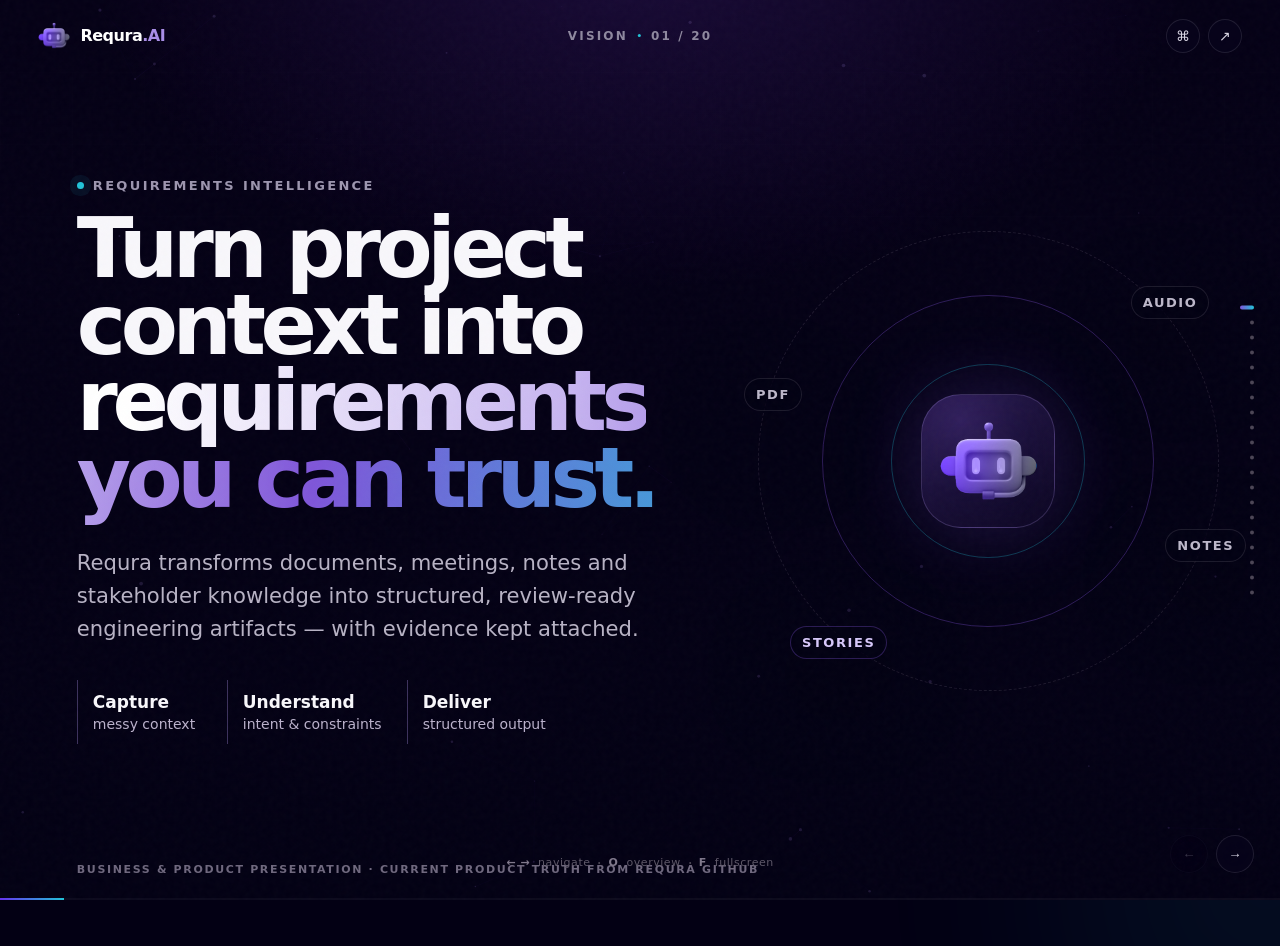
==== commit 9178b2d6: "style: update ClickUp meeting transcription cell to native in matrix - Update ClickUp's capability d" ====
--- a/index.html
+++ b/index.html
@@ -152,102 +152,112 @@
         <div class="matrix" style="background: rgba(255,255,255,.015); border: 1px solid rgba(255,255,255,.08); border-radius: 12px; overflow: hidden; display: flex; flex-direction: column;">
           
           <!-- Header Row -->
-          <div class="matrix-row head" style="display: grid; grid-template-columns: 1.6fr 1fr 1fr 1fr 1fr 1.15fr; align-items: stretch; min-height: 38px; border-bottom: 1px solid rgba(255,255,255,.08); background: rgba(255,255,255,.03);">
+          <div class="matrix-row head" style="display: grid; grid-template-columns: 1.6fr 0.9fr 0.9fr 0.9fr 0.9fr 0.9fr 1.15fr; align-items: stretch; min-height: 38px; border-bottom: 1px solid rgba(255,255,255,.08); background: rgba(255,255,255,.03);">
             <span style="display: flex; align-items: center; padding-left: 12px; font-size: 11px; letter-spacing: .08em; text-transform: uppercase; color: #9f98ad; font-weight: bold; text-align: left;">Capability</span>
             <span style="display: flex; align-items: center; justify-content: center; font-size: 11px; letter-spacing: .08em; text-transform: uppercase; color: #9f98ad; font-weight: bold; text-align: center; padding: 0 4px; line-height: 1.2;">Generic AI</span>
             <span style="display: flex; align-items: center; justify-content: center; font-size: 11px; letter-spacing: .08em; text-transform: uppercase; color: #9f98ad; font-weight: bold; text-align: center; padding: 0 4px; line-height: 1.2;">Storywise</span>
             <span style="display: flex; align-items: center; justify-content: center; font-size: 11px; letter-spacing: .08em; text-transform: uppercase; color: #9f98ad; font-weight: bold; text-align: center; padding: 0 4px; line-height: 1.2;">Jama Connect</span>
             <span style="display: flex; align-items: center; justify-content: center; font-size: 11px; letter-spacing: .08em; text-transform: uppercase; color: #9f98ad; font-weight: bold; text-align: center; padding: 0 4px; line-height: 1.2;">Productboard</span>
+            <span style="display: flex; align-items: center; justify-content: center; font-size: 11px; letter-spacing: .08em; text-transform: uppercase; color: #9f98ad; font-weight: bold; text-align: center; padding: 0 4px; line-height: 1.2;">ClickUp</span>
             <span style="display: flex; align-items: center; justify-content: center; font-size: 11px; letter-spacing: .08em; text-transform: uppercase; color: var(--cyan); font-weight: bold; text-align: center; background: rgba(34,195,216,0.08); border-left: 1px solid rgba(34,195,216,0.2); border-right: 1px solid rgba(34,195,216,0.2); padding: 0 4px;">Requra</span>
           </div>
 
           <!-- Row 1: Native meeting + transcription workflow -->
-          <div class="matrix-row" style="display: grid; grid-template-columns: 1.6fr 1fr 1fr 1fr 1fr 1.15fr; align-items: stretch; min-height: 34px; border-bottom: 1px solid rgba(255,255,255,.05);">
+          <div class="matrix-row" style="display: grid; grid-template-columns: 1.6fr 0.9fr 0.9fr 0.9fr 0.9fr 0.9fr 1.15fr; align-items: stretch; min-height: 34px; border-bottom: 1px solid rgba(255,255,255,.05);">
             <span style="display: flex; align-items: center; padding-left: 12px; font-size: 12px; color: #c2bccd; text-align: left;">Native meeting + transcription workflow</span>
             <span style="display: flex; align-items: center; justify-content: center; color: #ffcc00; font-size: 14px;">●</span>
             <span style="display: flex; align-items: center; justify-content: center; color: rgba(255,255,255,0.15);">—</span>
             <span style="display: flex; align-items: center; justify-content: center; color: rgba(255,255,255,0.15);">—</span>
             <span style="display: flex; align-items: center; justify-content: center; color: #ffcc00; font-size: 14px;">●</span>
+            <span style="display: flex; align-items: center; justify-content: center; color: var(--cyan); font-size: 14px;">●</span>
             <span style="display: flex; align-items: center; justify-content: center; color: var(--cyan); font-size: 14px; background: rgba(34,195,216,0.04); border-left: 1px solid rgba(34,195,216,0.15); border-right: 1px solid rgba(34,195,216,0.15);">●</span>
           </div>
 
           <!-- Row 2: Multi-source project context -->
-          <div class="matrix-row" style="display: grid; grid-template-columns: 1.6fr 1fr 1fr 1fr 1fr 1.15fr; align-items: stretch; min-height: 34px; border-bottom: 1px solid rgba(255,255,255,.05);">
+          <div class="matrix-row" style="display: grid; grid-template-columns: 1.6fr 0.9fr 0.9fr 0.9fr 0.9fr 0.9fr 1.15fr; align-items: stretch; min-height: 34px; border-bottom: 1px solid rgba(255,255,255,.05);">
             <span style="display: flex; align-items: center; padding-left: 12px; font-size: 12px; color: #c2bccd; text-align: left;">Multi-source project context</span>
             <span style="display: flex; align-items: center; justify-content: center; color: var(--cyan); font-size: 14px;">●</span>
             <span style="display: flex; align-items: center; justify-content: center; color: var(--cyan); font-size: 14px;">●</span>
             <span style="display: flex; align-items: center; justify-content: center; color: #ffcc00; font-size: 14px;">●</span>
             <span style="display: flex; align-items: center; justify-content: center; color: var(--cyan); font-size: 14px;">●</span>
+            <span style="display: flex; align-items: center; justify-content: center; color: rgba(255,255,255,0.15);">—</span>
             <span style="display: flex; align-items: center; justify-content: center; color: var(--cyan); font-size: 14px; background: rgba(34,195,216,0.04); border-left: 1px solid rgba(34,195,216,0.15); border-right: 1px solid rgba(34,195,216,0.15);">●</span>
           </div>
 
           <!-- Row 3: AI requirements / stories / AC -->
-          <div class="matrix-row" style="display: grid; grid-template-columns: 1.6fr 1fr 1fr 1fr 1fr 1.15fr; align-items: stretch; min-height: 34px; border-bottom: 1px solid rgba(255,255,255,.05);">
+          <div class="matrix-row" style="display: grid; grid-template-columns: 1.6fr 0.9fr 0.9fr 0.9fr 0.9fr 0.9fr 1.15fr; align-items: stretch; min-height: 34px; border-bottom: 1px solid rgba(255,255,255,.05);">
             <span style="display: flex; align-items: center; padding-left: 12px; font-size: 12px; color: #c2bccd; text-align: left;">AI requirements / stories / AC</span>
             <span style="display: flex; align-items: center; justify-content: center; color: var(--cyan); font-size: 14px;">●</span>
             <span style="display: flex; align-items: center; justify-content: center; color: var(--cyan); font-size: 14px;">●</span>
             <span style="display: flex; align-items: center; justify-content: center; color: var(--cyan); font-size: 14px;">●</span>
             <span style="display: flex; align-items: center; justify-content: center; color: var(--cyan); font-size: 14px;">●</span>
+            <span style="display: flex; align-items: center; justify-content: center; color: #ffcc00; font-size: 14px;">●</span>
             <span style="display: flex; align-items: center; justify-content: center; color: var(--cyan); font-size: 14px; background: rgba(34,195,216,0.04); border-left: 1px solid rgba(34,195,216,0.15); border-right: 1px solid rgba(34,195,216,0.15);">●</span>
           </div>
 
           <!-- Row 4: Source-grounded traceability -->
-          <div class="matrix-row" style="display: grid; grid-template-columns: 1.6fr 1fr 1fr 1fr 1fr 1.15fr; align-items: stretch; min-height: 34px; border-bottom: 1px solid rgba(255,255,255,.05);">
+          <div class="matrix-row" style="display: grid; grid-template-columns: 1.6fr 0.9fr 0.9fr 0.9fr 0.9fr 0.9fr 1.15fr; align-items: stretch; min-height: 34px; border-bottom: 1px solid rgba(255,255,255,.05);">
             <span style="display: flex; align-items: center; padding-left: 12px; font-size: 12px; color: #c2bccd; text-align: left;">Source-grounded traceability</span>
             <span style="display: flex; align-items: center; justify-content: center; color: rgba(255,255,255,0.15);">—</span>
             <span style="display: flex; align-items: center; justify-content: center; color: var(--cyan); font-size: 14px;">●</span>
             <span style="display: flex; align-items: center; justify-content: center; color: var(--cyan); font-size: 14px;">●</span>
             <span style="display: flex; align-items: center; justify-content: center; color: var(--cyan); font-size: 14px;">●</span>
+            <span style="display: flex; align-items: center; justify-content: center; color: rgba(255,255,255,0.15);">—</span>
             <span style="display: flex; align-items: center; justify-content: center; color: var(--cyan); font-size: 14px; background: rgba(34,195,216,0.04); border-left: 1px solid rgba(34,195,216,0.15); border-right: 1px solid rgba(34,195,216,0.15);">●</span>
           </div>
 
           <!-- Row 5: Conflict / quality analysis -->
-          <div class="matrix-row" style="display: grid; grid-template-columns: 1.6fr 1fr 1fr 1fr 1fr 1.15fr; align-items: stretch; min-height: 34px; border-bottom: 1px solid rgba(255,255,255,.05);">
+          <div class="matrix-row" style="display: grid; grid-template-columns: 1.6fr 0.9fr 0.9fr 0.9fr 0.9fr 0.9fr 1.15fr; align-items: stretch; min-height: 34px; border-bottom: 1px solid rgba(255,255,255,.05);">
             <span style="display: flex; align-items: center; padding-left: 12px; font-size: 12px; color: #c2bccd; text-align: left;">Conflict / quality analysis</span>
             <span style="display: flex; align-items: center; justify-content: center; color: rgba(255,255,255,0.15);">—</span>
             <span style="display: flex; align-items: center; justify-content: center; color: var(--cyan); font-size: 14px;">●</span>
             <span style="display: flex; align-items: center; justify-content: center; color: var(--cyan); font-size: 14px;">●</span>
             <span style="display: flex; align-items: center; justify-content: center; color: #ffcc00; font-size: 14px;">●</span>
+            <span style="display: flex; align-items: center; justify-content: center; color: rgba(255,255,255,0.15);">—</span>
             <span style="display: flex; align-items: center; justify-content: center; color: var(--cyan); font-size: 14px; background: rgba(34,195,216,0.04); border-left: 1px solid rgba(34,195,216,0.15); border-right: 1px solid rgba(34,195,216,0.15);">●</span>
           </div>
 
           <!-- Row 6: Stakeholder review & approval -->
-          <div class="matrix-row" style="display: grid; grid-template-columns: 1.6fr 1fr 1fr 1fr 1fr 1.15fr; align-items: stretch; min-height: 34px; border-bottom: 1px solid rgba(255,255,255,.05);">
+          <div class="matrix-row" style="display: grid; grid-template-columns: 1.6fr 0.9fr 0.9fr 0.9fr 0.9fr 0.9fr 1.15fr; align-items: stretch; min-height: 34px; border-bottom: 1px solid rgba(255,255,255,.05);">
             <span style="display: flex; align-items: center; padding-left: 12px; font-size: 12px; color: #c2bccd; text-align: left;">Stakeholder review &amp; approval</span>
             <span style="display: flex; align-items: center; justify-content: center; color: rgba(255,255,255,0.15);">—</span>
             <span style="display: flex; align-items: center; justify-content: center; color: var(--cyan); font-size: 14px;">●</span>
             <span style="display: flex; align-items: center; justify-content: center; color: var(--cyan); font-size: 14px;">●</span>
             <span style="display: flex; align-items: center; justify-content: center; color: var(--cyan); font-size: 14px;">●</span>
+            <span style="display: flex; align-items: center; justify-content: center; color: #ffcc00; font-size: 14px;">●</span>
             <span style="display: flex; align-items: center; justify-content: center; color: var(--cyan); font-size: 14px; background: rgba(34,195,216,0.04); border-left: 1px solid rgba(34,195,216,0.15); border-right: 1px solid rgba(34,195,216,0.15);">●</span>
           </div>
 
           <!-- Row 7: Approval-controlled delivery workflow -->
-          <div class="matrix-row" style="display: grid; grid-template-columns: 1.6fr 1fr 1fr 1fr 1fr 1.15fr; align-items: stretch; min-height: 34px; border-bottom: 1px solid rgba(255,255,255,.05);">
+          <div class="matrix-row" style="display: grid; grid-template-columns: 1.6fr 0.9fr 0.9fr 0.9fr 0.9fr 0.9fr 1.15fr; align-items: stretch; min-height: 34px; border-bottom: 1px solid rgba(255,255,255,.05);">
             <span style="display: flex; align-items: center; padding-left: 12px; font-size: 12px; color: #c2bccd; text-align: left;">Approval-controlled delivery workflow</span>
             <span style="display: flex; align-items: center; justify-content: center; color: rgba(255,255,255,0.15);">—</span>
             <span style="display: flex; align-items: center; justify-content: center; color: #ffcc00; font-size: 14px;">●</span>
             <span style="display: flex; align-items: center; justify-content: center; color: var(--cyan); font-size: 14px;">●</span>
             <span style="display: flex; align-items: center; justify-content: center; color: var(--cyan); font-size: 14px;">●</span>
+            <span style="display: flex; align-items: center; justify-content: center; color: #ffcc00; font-size: 14px;">●</span>
             <span style="display: flex; align-items: center; justify-content: center; color: var(--cyan); font-size: 14px; background: rgba(34,195,216,0.04); border-left: 1px solid rgba(34,195,216,0.15); border-right: 1px solid rgba(34,195,216,0.15);">●</span>
           </div>
 
           <!-- Row 8: Direct ClickUp delivery -->
-          <div class="matrix-row" style="display: grid; grid-template-columns: 1.6fr 1fr 1fr 1fr 1fr 1.15fr; align-items: stretch; min-height: 34px; border-bottom: 1px solid rgba(255,255,255,.05);">
+          <div class="matrix-row" style="display: grid; grid-template-columns: 1.6fr 0.9fr 0.9fr 0.9fr 0.9fr 0.9fr 1.15fr; align-items: stretch; min-height: 34px; border-bottom: 1px solid rgba(255,255,255,.05);">
             <span style="display: flex; align-items: center; padding-left: 12px; font-size: 12px; color: #c2bccd; text-align: left;">Direct ClickUp delivery</span>
             <span style="display: flex; align-items: center; justify-content: center; color: rgba(255,255,255,0.15);">—</span>
             <span style="display: flex; align-items: center; justify-content: center; color: rgba(255,255,255,0.15);">—</span>
             <span style="display: flex; align-items: center; justify-content: center; color: rgba(255,255,255,0.15);">—</span>
             <span style="display: flex; align-items: center; justify-content: center; color: rgba(255,255,255,0.15);">—</span>
-            <span style="display: flex; align-items: center; justify-content: center; color: var(--cyan); font-size: 14px; background: rgba(34,195,216,0.04); border-left: 1px solid rgba(34,195,216,0.15); border-right: 1px solid rgba(34,195,216,0.15);">●</span>
-          </div>
-
-          <!-- Row 9: Jira delivery / integration -->
-          <div class="matrix-row" style="display: grid; grid-template-columns: 1.6fr 1fr 1fr 1fr 1fr 1.15fr; align-items: stretch; min-height: 34px; border-bottom: 0;">
-            <span style="display: flex; align-items: center; padding-left: 12px; font-size: 12px; color: #c2bccd; text-align: left;">Jira delivery / integration</span>
-            <span style="display: flex; align-items: center; justify-content: center; color: #ffcc00; font-size: 14px;">●</span>
-            <span style="display: flex; align-items: center; justify-content: center; color: var(--cyan); font-size: 14px;">●</span>
-            <span style="display: flex; align-items: center; justify-content: center; color: var(--cyan); font-size: 14px;">●</span>
-            <span style="display: flex; align-items: center; justify-content: center; color: var(--cyan); font-size: 14px;">●</span>
+            <span style="display: flex; align-items: center; justify-content: center; color: var(--cyan); font-size: 14px;">●</span>
+            <span style="display: flex; align-items: center; justify-content: center; color: var(--cyan); font-size: 14px; background: rgba(34,195,216,0.04); border-left: 1px solid rgba(34,195,216,0.15); border-right: 1px solid rgba(34,195,216,0.15);">●</span>
+          </div>
+
+          <!-- Row 9: ClickUp & Jira delivery integration -->
+          <div class="matrix-row" style="display: grid; grid-template-columns: 1.6fr 0.9fr 0.9fr 0.9fr 0.9fr 0.9fr 1.15fr; align-items: stretch; min-height: 34px; border-bottom: 0;">
+            <span style="display: flex; align-items: center; padding-left: 12px; font-size: 12px; color: #c2bccd; text-align: left;">ClickUp &amp; Jira delivery integration</span>
+            <span style="display: flex; align-items: center; justify-content: center; color: #ffcc00; font-size: 14px;">●</span>
+            <span style="display: flex; align-items: center; justify-content: center; color: var(--cyan); font-size: 14px;">●</span>
+            <span style="display: flex; align-items: center; justify-content: center; color: var(--cyan); font-size: 14px;">●</span>
+            <span style="display: flex; align-items: center; justify-content: center; color: var(--cyan); font-size: 14px;">●</span>
+            <span style="display: flex; align-items: center; justify-content: center; color: #ffcc00; font-size: 14px;">●</span>
             <span style="display: flex; align-items: center; justify-content: center; color: var(--cyan); font-size: 14px; background: rgba(34,195,216,0.04); border-left: 1px solid rgba(34,195,216,0.15); border-right: 1px solid rgba(34,195,216,0.15);">●</span>
           </div>
 
--- a/styles/part-1.css
+++ b/styles/part-1.css
@@ -35,7 +35,7 @@
 .strategy-dot{background:var(--warn);box-shadow:0 0 0 6px rgba(247,144,9,.08)}
 h1,h2,h3,p{margin-top:0}
 h1{font-size:clamp(3.25rem,6.5vw,7.6rem);line-height:.92;letter-spacing:-.065em;margin-bottom:28px;max-width:1100px}
-h2{font-size:clamp(2.4rem,4.6vw,5.5rem);line-height:.98;letter-spacing:-.055em;margin-bottom:20px;max-width:1150px}
+h2{font-size:clamp(1.9rem,3.2vw,3.4rem);line-height:1.2;letter-spacing:-.045em;margin-bottom:16px;max-width:1150px}
 h3{font-size:clamp(1rem,1.45vw,1.35rem);letter-spacing:-.025em}
 .lead,.hero-lead{font-size:clamp(1rem,1.55vw,1.35rem);line-height:1.58;color:#b8b3c5;max-width:780px}
 .hero-lead{font-size:clamp(1.05rem,1.65vw,1.45rem);max-width:760px}
@@ -78,8 +78,8 @@
 .chaos-core small{font-size:13px;color:#bdb6c9}
 .chaos-lines{position:absolute;inset:0;width:100%;height:100%}
 .chaos-lines path{stroke:rgba(169,142,230,.22);stroke-width:1;fill:none;stroke-dasharray:6 7;animation:dash 16s linear infinite}
-.top-copy{margin-bottom:clamp(32px,5vh,60px)}
-.top-copy.compact{margin-bottom:26px}
+.top-copy{margin-bottom:clamp(20px,3.4vh,36px)}
+.top-copy.compact{margin-bottom:20px}
 .failure-chain{display:grid;grid-template-columns:1fr auto 1fr auto 1fr auto 1fr;align-items:stretch;gap:14px}
 .failure-step{padding:26px 24px;border:1px solid var(--line);background:rgba(255,255,255,.035);border-radius:16px;min-height:210px;position:relative}
 .failure-step b{font-size:12px;color:#6e687c;letter-spacing:.14em}
--- a/styles/part-4.css
+++ b/styles/part-4.css
@@ -1,6 +1,6 @@
 @media print{html,body{overflow:visible;background:white}.noise,.ambient,.chrome,.nav-rail,.progress-track,.nav-arrow,.key-hint,.overview{display:none!important}.deck{height:auto}.slide{position:relative!important;opacity:1!important;visibility:visible!important;transform:none!important;page-break-after:always;width:100%;height:100vh}.slide::before{print-color-adjust:exact;-webkit-print-color-adjust:exact}.reveal{opacity:1!important;transform:none!important}}
-@media (min-width:821px) and (max-height:760px){.chrome{height:56px;padding-inline:clamp(18px,2.4vw,38px)}.brand-mark-wrap{width:28px;height:28px}.brand-word{font-size:15px}.slide-inner{padding:64px clamp(28px,4.5vw,68px) 46px;justify-content:center}h1{font-size:clamp(2.9rem,5.4vw,5.7rem);margin-bottom:16px}h2{font-size:clamp(2rem,3.75vw,3.8rem);margin-bottom:11px}h3{font-size:clamp(.92rem,1.15vw,1.1rem)}.lead,.hero-lead{font-size:clamp(.95rem,1.25vw,1.15rem);line-height:1.45}.eyebrow{font-size:11px;margin-bottom:9px;letter-spacing:.15em}.top-copy{margin-bottom:16px}.top-copy.compact{margin-bottom:12px}.slide-footnote{bottom:12px;font-size:10px}.hero-meta-row{margin-top:16px}.mini-kpi{padding:8px 12px}.mini-kpi strong{font-size:14px}.mini-kpi span{font-size:12px}.hero-orbit{width:min(31vw,365px)}.orbit-chip{font-size:11px;padding:6px 8px}.quote-card{margin-top:16px;padding:14px 17px;font-size:14px}.chaos-map{height:min(57vh,340px);min-height:285px}.source-pill{font-size:12px;padding:8px 10px}.chaos-core{width:100px;height:100px}.chaos-core span{font-size:36px}.chaos-core small{font-size:11px}.failure-chain{gap:8px}.failure-step{min-height:132px;padding:13px 14px}.failure-step b{font-size:11px}.failure-icon{font-size:22px;margin:14px 0 9px}.failure-step p{font-size:12px}.impact-strip{margin-top:12px;padding-top:10px;font-size:11px}.flow-lane{justify-content:center}.flow-node{width:clamp(104px,10.2vw,138px);padding:12px;aspect-ratio:1.18}.flow-node span{top:10px;left:11px;font-size:9.5px;font-weight:700}.flow-node b{font-size:14px}.flow-node small{font-size:9px;margin-top:3px;line-height:1.25}.proof-chip{margin-top:12px!important;font-size:11px!important}.screen-stack{height:min(56vh,355px)}.output-grid{gap:9px}.output-card{min-height:128px;padding:13px}.output-card p{font-size:12px!important;line-height:1.4!important}.output-icon{margin:7px 0!important}.ai-orchestrator{width:min(36vw,340px)!important}.ai-satellite{padding:9px 10px!important}.ai-satellite b{font-size:12px!important}.ai-satellite small{font-size:10px!important}.value-hex-grid{gap:9px}.value-hex-grid article{min-height:125px!important;padding:14px!important}.value-hex-grid article p{font-size:12px!important}.stp-grid{gap:10px}.stp-card{min-height:230px!important;padding:16px!important}.stp-letter{font-size:30px!important}.stp-card p,.stp-card blockquote{font-size:12px!important;line-height:1.45!important}.matrix-row{min-height:36px!important}.matrix-row span{font-size:11px!important}.advantage-stack{gap:8px!important}.advantage-stack article{padding:11px!important;min-height:70px!important}.advantage-stack h3{font-size:13px!important}.swot-grid{gap:9px}.swot{padding:14px!important;min-height:160px!important}.swot li{font-size:12px!important;line-height:1.5!important}.four-p{gap:9px}.four-p article{min-height:225px!important;padding:15px!important}.four-p article p{font-size:12px!important}.p-index{margin-bottom:16px!important}.tiers{gap:6px!important}.tiers article{padding:10px 14px!important;min-height:85px!important}.tiers article p{font-size:11.5px!important}.best-fit{font-size:10px!important}.funnel{gap:6px!important}.funnel-step{height:55px!important;min-height:55px!important;padding:8px 16px!important}.funnel-step b{font-size:13px!important}.funnel-step small{font-size:11px!important}.gtm-principle{margin-top:10px!important;padding:8px 12px!important;font-size:11px!important}.bmc{min-height:330px!important;gap:6px}.bmc article{padding:10px!important;border-radius:9px}.bmc article b{font-size:12px!important}.bmc article p{font-size:11px!important;line-height:1.38!important;margin-top:7px!important}.roadmap{margin-top:16px;gap:4px}.roadmap article{padding:9px 0;grid-template-columns:48px 1.1fr 1.6fr}.roadmap article h3{font-size:13px}.roadmap article p{font-size:11px}.close-card{min-height:330px;padding:28px}.close-card img{width:70px;height:58px}.close-card p{font-size:13px}.close-card h2{font-size:clamp(2rem,3vw,3rem)}#s-05 .slide-inner{justify-content:center}#s-05 .top-copy{margin-bottom:12px}#s-05 .top-copy h2{font-size:clamp(1.85rem,3.2vw,2.8rem);margin-bottom:0}#s-05 .human-system{grid-template-columns:minmax(0,1fr) .18fr minmax(0,.9fr) .18fr minmax(0,1fr);gap:9px;align-items:stretch}#s-05 .persona,#s-05 .requra-core{padding:12px 14px;border-radius:15px;min-height:122px;display:flex;flex-direction:column;justify-content:center}#s-05 .persona-icon{width:34px;height:34px;margin:0 auto 8px;font-size:16px}#s-05 .persona h3{margin-bottom:6px}#s-05 .persona p{font-size:11px;line-height:1.35;margin-bottom:0}#s-05 .requra-core img{height:48px;max-width:84px;margin-bottom:5px}#s-05 .requra-core small{font-size:10px}#s-05 .system-line{font-size:10px;gap:4px;justify-content:center}#s-05 .down-line{display:none}#s-05 .human-system .engineering{position:static;width:auto;grid-column:3;grid-row:2;min-height:100px;margin-top:8px}#s-05 .center-caption{margin:8px auto 0;max-width:900px;padding:0 18px;font-size:11px;line-height:1.35}}
-@media (min-width:821px) and (max-height:540px){.chrome{height:46px}.chrome-center{font-size:10px}.icon-btn{width:29px;height:29px}.slide-inner{padding-top:52px;padding-bottom:34px}h1{font-size:clamp(2.5rem,4.7vw,4.6rem)}h2{font-size:clamp(1.7rem,3.15vw,3rem)}.top-copy{margin-bottom:10px}.lead,.hero-lead{font-size:.9rem}.nav-arrow{bottom:12px;width:31px;height:31px}.nav-arrow.prev{right:57px}.nav-arrow.next{right:18px}.key-hint{bottom:18px}#s-05 .top-copy h2{font-size:clamp(1.65rem,2.75vw,2.35rem)}#s-05 .persona,#s-05 .requra-core{min-height:102px;padding:9px 11px}#s-05 .human-system .engineering{min-height:84px;margin-top:6px}#s-05 .persona-icon{width:30px;height:30px;margin-bottom:5px}#s-05 .requra-core img{height:40px}#s-05 .center-caption{font-size:10px;margin-top:5px}.failure-step{min-height:112px}.failure-icon{margin:8px 0 5px}.impact-strip{display:none}.flow-node{width:clamp(92px,9.4vw,118px);padding:9px}.flow-node small{display:none}.screen-stack{height:285px}.output-card{min-height:105px}.output-card p{display:none}.output-icon{margin:5px 0!important}.value-hex-grid article{min-height:100px!important}.value-hex-grid article p{font-size:11px!important}.stp-card{min-height:190px!important}.stp-card p,.stp-card blockquote{font-size:11px!important}.swot{min-height:135px!important}.swot li{font-size:11px!important}.four-p article{min-height:175px!important}.four-p article p{font-size:11px!important}.four-p article span{font-size:10px!important}.bmc{min-height:275px!important}.bmc article p{font-size:10px!important}.close-card{min-height:275px;padding:22px}.close-card img{width:54px;height:46px}.roadmap article{padding:6px 0}}
+@media (min-width:821px) and (max-height:760px){.chrome{height:56px;padding-inline:clamp(18px,2.4vw,38px)}.brand-mark-wrap{width:28px;height:28px}.brand-word{font-size:15px}.slide-inner{padding:74px clamp(28px,4.5vw,68px) 42px;justify-content:center}h1{font-size:clamp(2.9rem,5.4vw,5.7rem);margin-bottom:16px}h2{font-size:clamp(1.6rem,2.6vw,2.3rem);margin-bottom:8px;line-height:1.22}h3{font-size:clamp(.92rem,1.15vw,1.1rem)}.lead,.hero-lead{font-size:clamp(.95rem,1.25vw,1.15rem);line-height:1.45}.eyebrow{font-size:11px;margin-bottom:9px;letter-spacing:.15em}.top-copy{margin-bottom:16px}.top-copy.compact{margin-bottom:12px}.slide-footnote{bottom:12px;font-size:10px}.hero-meta-row{margin-top:16px}.mini-kpi{padding:8px 12px}.mini-kpi strong{font-size:14px}.mini-kpi span{font-size:12px}.hero-orbit{width:min(31vw,365px)}.orbit-chip{font-size:11px;padding:6px 8px}.quote-card{margin-top:16px;padding:14px 17px;font-size:14px}.chaos-map{height:min(57vh,340px);min-height:285px}.source-pill{font-size:12px;padding:8px 10px}.chaos-core{width:100px;height:100px}.chaos-core span{font-size:36px}.chaos-core small{font-size:11px}.failure-chain{gap:8px}.failure-step{min-height:132px;padding:13px 14px}.failure-step b{font-size:11px}.failure-icon{font-size:22px;margin:14px 0 9px}.failure-step p{font-size:12px}.impact-strip{margin-top:12px;padding-top:10px;font-size:11px}.flow-lane{justify-content:center}.flow-node{width:clamp(104px,10.2vw,138px);padding:12px;aspect-ratio:1.18}.flow-node span{top:10px;left:11px;font-size:9.5px;font-weight:700}.flow-node b{font-size:14px}.flow-node small{font-size:9px;margin-top:3px;line-height:1.25}.proof-chip{margin-top:12px!important;font-size:11px!important}.screen-stack{height:min(56vh,355px)}.output-grid{gap:9px}.output-card{min-height:128px;padding:13px}.output-card p{font-size:12px!important;line-height:1.4!important}.output-icon{margin:7px 0!important}.ai-orchestrator{width:min(36vw,340px)!important}.ai-satellite{padding:9px 10px!important}.ai-satellite b{font-size:12px!important}.ai-satellite small{font-size:10px!important}.value-hex-grid{gap:9px}.value-hex-grid article{min-height:125px!important;padding:14px!important}.value-hex-grid article p{font-size:12px!important}.stp-grid{gap:10px}.stp-card{min-height:230px!important;padding:16px!important}.stp-letter{font-size:30px!important}.stp-card p,.stp-card blockquote{font-size:12px!important;line-height:1.45!important}.matrix-row{min-height:36px!important}.matrix-row span{font-size:11px!important}.advantage-stack{gap:8px!important}.advantage-stack article{padding:11px!important;min-height:70px!important}.advantage-stack h3{font-size:13px!important}.swot-grid{gap:9px}.swot{padding:14px!important;min-height:160px!important}.swot li{font-size:12px!important;line-height:1.5!important}.four-p{gap:9px}.four-p article{min-height:225px!important;padding:15px!important}.four-p article p{font-size:12px!important}.p-index{margin-bottom:16px!important}.tiers{gap:6px!important}.tiers article{padding:10px 14px!important;min-height:85px!important}.tiers article p{font-size:11.5px!important}.best-fit{font-size:10px!important}.funnel{gap:6px!important}.funnel-step{height:55px!important;min-height:55px!important;padding:8px 16px!important}.funnel-step b{font-size:13px!important}.funnel-step small{font-size:11px!important}.gtm-principle{margin-top:10px!important;padding:8px 12px!important;font-size:11px!important}.bmc{min-height:330px!important;gap:6px}.bmc article{padding:10px!important;border-radius:9px}.bmc article b{font-size:12px!important}.bmc article p{font-size:11px!important;line-height:1.38!important;margin-top:7px!important}.roadmap{margin-top:16px;gap:4px}.roadmap article{padding:9px 0;grid-template-columns:48px 1.1fr 1.6fr}.roadmap article h3{font-size:13px}.roadmap article p{font-size:11px}.close-card{min-height:330px;padding:28px}.close-card img{width:70px;height:58px}.close-card p{font-size:13px}.close-card h2{font-size:clamp(2rem,3vw,3rem)}#s-05 .slide-inner{justify-content:center}#s-05 .top-copy{margin-bottom:12px}#s-05 .top-copy h2{font-size:clamp(1.85rem,3.2vw,2.8rem);margin-bottom:0}#s-05 .human-system{grid-template-columns:minmax(0,1fr) .18fr minmax(0,.9fr) .18fr minmax(0,1fr);gap:9px;align-items:stretch}#s-05 .persona,#s-05 .requra-core{padding:12px 14px;border-radius:15px;min-height:122px;display:flex;flex-direction:column;justify-content:center}#s-05 .persona-icon{width:34px;height:34px;margin:0 auto 8px;font-size:16px}#s-05 .persona h3{margin-bottom:6px}#s-05 .persona p{font-size:11px;line-height:1.35;margin-bottom:0}#s-05 .requra-core img{height:48px;max-width:84px;margin-bottom:5px}#s-05 .requra-core small{font-size:10px}#s-05 .system-line{font-size:10px;gap:4px;justify-content:center}#s-05 .down-line{display:none}#s-05 .human-system .engineering{position:static;width:auto;grid-column:3;grid-row:2;min-height:100px;margin-top:8px}#s-05 .center-caption{margin:8px auto 0;max-width:900px;padding:0 18px;font-size:11px;line-height:1.35}}
+@media (min-width:821px) and (max-height:540px){.chrome{height:46px}.chrome-center{font-size:10px}.icon-btn{width:29px;height:29px}.slide-inner{padding-top:62px;padding-bottom:30px}h1{font-size:clamp(2.5rem,4.7vw,4.6rem)}h2{font-size:clamp(1.4rem,2.2vw,1.9rem)}.top-copy{margin-bottom:10px}.lead,.hero-lead{font-size:.9rem}.nav-arrow{bottom:12px;width:31px;height:31px}.nav-arrow.prev{right:57px}.nav-arrow.next{right:18px}.key-hint{bottom:18px}#s-05 .top-copy h2{font-size:clamp(1.65rem,2.75vw,2.35rem)}#s-05 .persona,#s-05 .requra-core{min-height:102px;padding:9px 11px}#s-05 .human-system .engineering{min-height:84px;margin-top:6px}#s-05 .persona-icon{width:30px;height:30px;margin-bottom:5px}#s-05 .requra-core img{height:40px}#s-05 .center-caption{font-size:10px;margin-top:5px}.failure-step{min-height:112px}.failure-icon{margin:8px 0 5px}.impact-strip{display:none}.flow-node{width:clamp(92px,9.4vw,118px);padding:9px}.flow-node small{display:none}.screen-stack{height:285px}.output-card{min-height:105px}.output-card p{display:none}.output-icon{margin:5px 0!important}.value-hex-grid article{min-height:100px!important}.value-hex-grid article p{font-size:11px!important}.stp-card{min-height:190px!important}.stp-card p,.stp-card blockquote{font-size:11px!important}.swot{min-height:135px!important}.swot li{font-size:11px!important}.four-p article{min-height:175px!important}.four-p article p{font-size:11px!important}.four-p article span{font-size:10px!important}.bmc{min-height:275px!important}.bmc article p{font-size:10px!important}.close-card{min-height:275px;padding:22px}.close-card img{width:54px;height:46px}.roadmap article{padding:6px 0}}
 #s-05 .human-system{grid-template-columns:minmax(0,1fr) .30fr minmax(0,.92fr) .30fr minmax(0,1fr);grid-template-rows:auto auto;align-items:stretch}#s-05 .human-system .engineering{position:static;width:auto;left:auto;top:auto;grid-column:3;grid-row:2;margin-top:16px}#s-05 .down-line{left:50%;top:calc(100% + 4px)}#s-05 .center-caption{margin:18px auto 0;max-width:980px;padding-inline:18px;line-height:1.45}
 @media (min-width:821px) and (max-height:760px){#s-05 .slide-inner{padding-top:58px;padding-bottom:36px}#s-05 .top-copy{margin-bottom:10px}#s-05 .human-system{gap:8px;grid-template-columns:minmax(0,1fr) .18fr minmax(0,.9fr) .18fr minmax(0,1fr)}#s-05 .human-system .engineering{grid-column:3;grid-row:2;margin-top:7px}#s-05 .down-line{display:none}#s-05 .center-caption{margin-top:7px;font-size:clamp(10px,.85vw,12px);line-height:1.35}}
 @media (min-width:821px) and (max-height:520px){#s-05 .slide-inner{padding-top:47px;padding-bottom:28px}#s-05 .top-copy{margin-bottom:6px}#s-05 .top-copy h2{font-size:clamp(1.45rem,2.55vw,2.15rem);line-height:1.02}#s-05 .persona,#s-05 .requra-core{min-height:88px;padding:7px 10px}#s-05 .persona-icon{width:27px;height:27px;margin-bottom:4px;font-size:14px}#s-05 .persona h3{font-size:clamp(.78rem,1vw,.95rem);margin-bottom:4px}#s-05 .persona p{font-size:11px;line-height:1.25}#s-05 .requra-core img{height:34px;margin-bottom:3px}#s-05 .requra-core strong{font-size:13px}#s-05 .requra-core small{font-size:11px}#s-05 .system-line{font-size:11px}#s-05 .human-system .engineering{min-height:72px;margin-top:5px}#s-05 .center-caption{font-size:11px;margin-top:4px}}
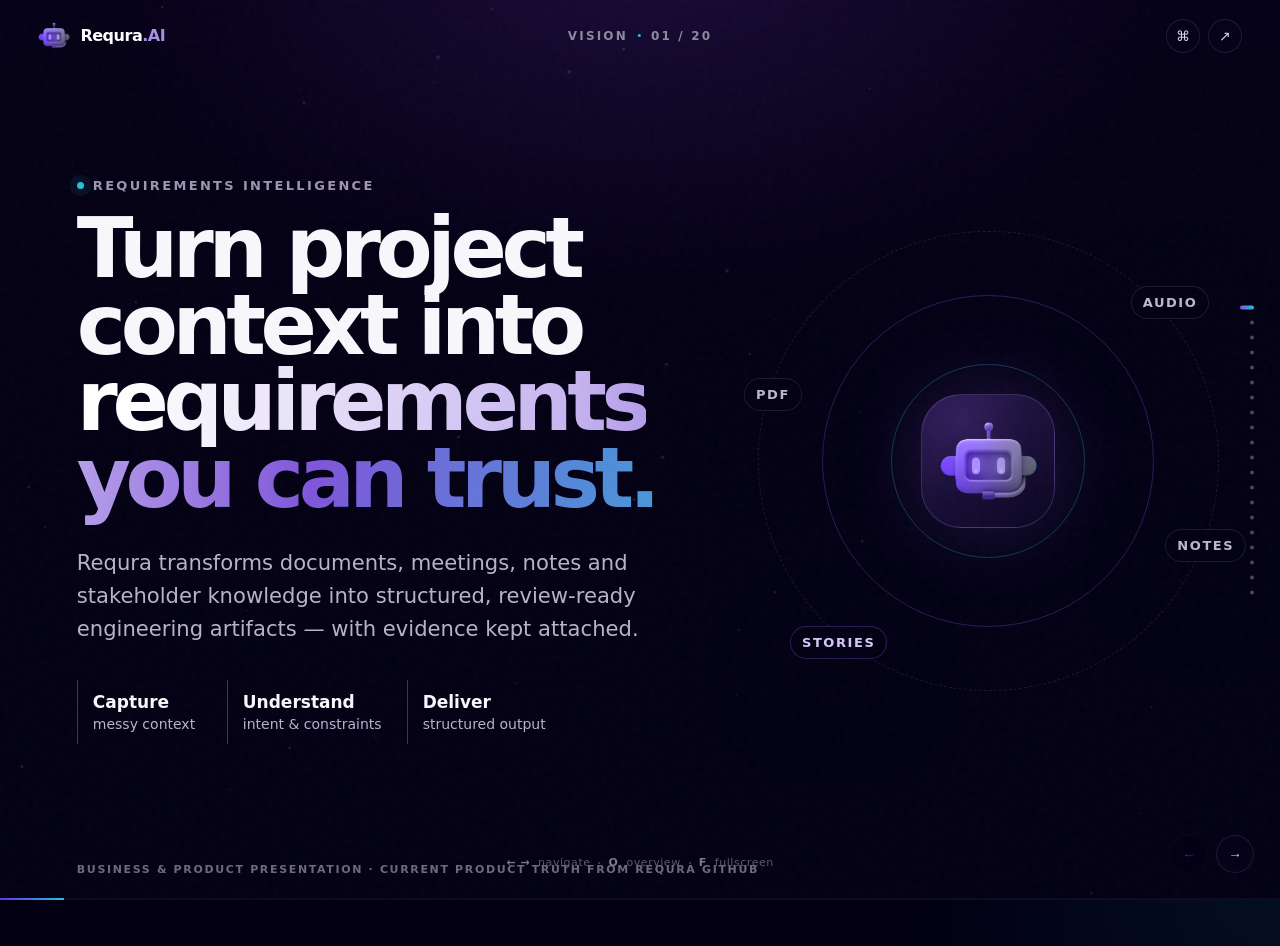
==== commit 2354414e: "remove unused stripe" ====
--- a/index.html
+++ b/index.html
@@ -419,7 +419,7 @@
   </div>
 </section>
 
-<section class="slide" data-section="BUSINESS MODEL" data-title="B2B SaaS model" id="s-14"><div class="slide-inner business-layout"><div class="copy-col reveal"><div class="eyebrow"><span class="strategy-dot"></span> PROPOSED BUSINESS MODEL</div><h2>B2B SaaS — monetize recurring requirements work.</h2><p class="lead">The strongest fit is a workspace subscription with usage aligned to AI workload and organizational value.</p><div class="revenue-chips"><span>subscriptions</span><span>AI usage</span><span>enterprise contracts</span><span>premium integrations</span></div><div class="model-principle"><span>BUSINESS LOGIC</span><b>Land on one painful project → become the shared team workspace → expand through governance and integration.</b></div></div><div class="tiers reveal delay-2"><article><div class="tier-top"><span>01</span><b>Professional</b></div><h3>Individual BA / PM</h3><p>Focused project workspace and AI processing.</p></article><article class="tier-featured"><div class="tier-top"><span>02</span><b>Team</b></div><h3>Software team / agency</h3><p>Shared projects, stakeholder collaboration and higher processing volume.</p><div class="best-fit">BEST EARLY FIT</div></article><article><div class="tier-top"><span>03</span><b>Enterprise</b></div><h3>Organization</h3><p>Governance, security, scale, support and integration needs.</p></article></div><div class="monetization-logic reveal delay-3"><div class="money-step"><span>LAND</span><b>Pilot project</b><small>prove before/after workflow value</small></div><i></i><div class="money-step active"><span>ADOPT</span><b>Team workspace</b><small>recurring projects + collaboration</small></div><i></i><div class="money-step"><span>EXPAND</span><b>Enterprise scope</b><small>governance + integrations + support</small></div></div><div class="proof-chip reveal delay-3" style="margin-top: 15px; text-align: center; width: 100%; grid-column: 1 / -1;"><span>✓</span> Stripe subscription payment infrastructure is fully integrated in the current codebase.</div></div></section>
+<section class="slide" data-section="BUSINESS MODEL" data-title="B2B SaaS model" id="s-14"><div class="slide-inner business-layout"><div class="copy-col reveal"><div class="eyebrow"><span class="strategy-dot"></span> PROPOSED BUSINESS MODEL</div><h2>B2B SaaS — monetize recurring requirements work.</h2><p class="lead">The strongest fit is a workspace subscription with usage aligned to AI workload and organizational value.</p><div class="revenue-chips"><span>subscriptions</span><span>AI usage</span><span>enterprise contracts</span><span>premium integrations</span></div><div class="model-principle"><span>BUSINESS LOGIC</span><b>Land on one painful project → become the shared team workspace → expand through governance and integration.</b></div></div><div class="tiers reveal delay-2"><article><div class="tier-top"><span>01</span><b>Professional</b></div><h3>Individual BA / PM</h3><p>Focused project workspace and AI processing.</p></article><article class="tier-featured"><div class="tier-top"><span>02</span><b>Team</b></div><h3>Software team / agency</h3><p>Shared projects, stakeholder collaboration and higher processing volume.</p><div class="best-fit">BEST EARLY FIT</div></article><article><div class="tier-top"><span>03</span><b>Enterprise</b></div><h3>Organization</h3><p>Governance, security, scale, support and integration needs.</p></article></div><div class="monetization-logic reveal delay-3"><div class="money-step"><span>LAND</span><b>Pilot project</b><small>prove before/after workflow value</small></div><i></i><div class="money-step active"><span>ADOPT</span><b>Team workspace</b><small>recurring projects + collaboration</small></div><i></i><div class="money-step"><span>EXPAND</span><b>Enterprise scope</b><small>governance + integrations + support</small></div></div></div></section>
 
 <section class="slide" data-section="GROWTH" data-title="Go-to-market" id="s-15"><div class="slide-inner"><div class="top-copy reveal"><div class="eyebrow"><span class="strategy-dot"></span> PROPOSED GO-TO-MARKET</div><h2>Sell the before-and-after — not the AI vocabulary.</h2></div><div class="gtm-layout reveal delay-2"><div class="funnel"><div class="funnel-step f1"><span>01</span><b>Awareness</b><small>BA/Product content · communities · LinkedIn</small></div><div class="funnel-step f2"><span>02</span><b>Consideration</b><small>live demo · case study · sample analysis</small></div><div class="funnel-step f3"><span>03</span><b>Conversion</b><small>pilot project · team onboarding</small></div><div class="funnel-step f4"><span>04</span><b>Retention</b><small>repeat projects · stakeholder collaboration</small></div><div class="funnel-step f5"><span>05</span><b>Expansion</b><small>more teams · enterprise rollout · integrations</small></div></div><div class="gtm-proof-panel"><div class="gtm-proof-head"><span>WHAT CHANGES AT EACH STAGE?</span><small>Message moves from pain → proof → habit → platform.</small></div><article><span>DISCOVER</span><b>“Requirements are costing us time.”</b><small>Educational content surfaces the problem.</small></article><article><span>PROVE</span><b>“Show me what Requra produces.”</b><small>Real screens + sample traceability + pilot output.</small></article><article><span>ADOPT</span><b>“Use it on the next project too.”</b><small>Workflow repetition creates retention.</small></article><article><span>EXPAND</span><b>“Make this the team standard.”</b><small>Governance, integrations and cross-team rollout.</small></article></div></div><div class="gtm-principle reveal delay-3"><strong>Core message</strong><span>“Show us the messy inputs. We’ll show you the requirement trail.”</span></div></div></section>
 
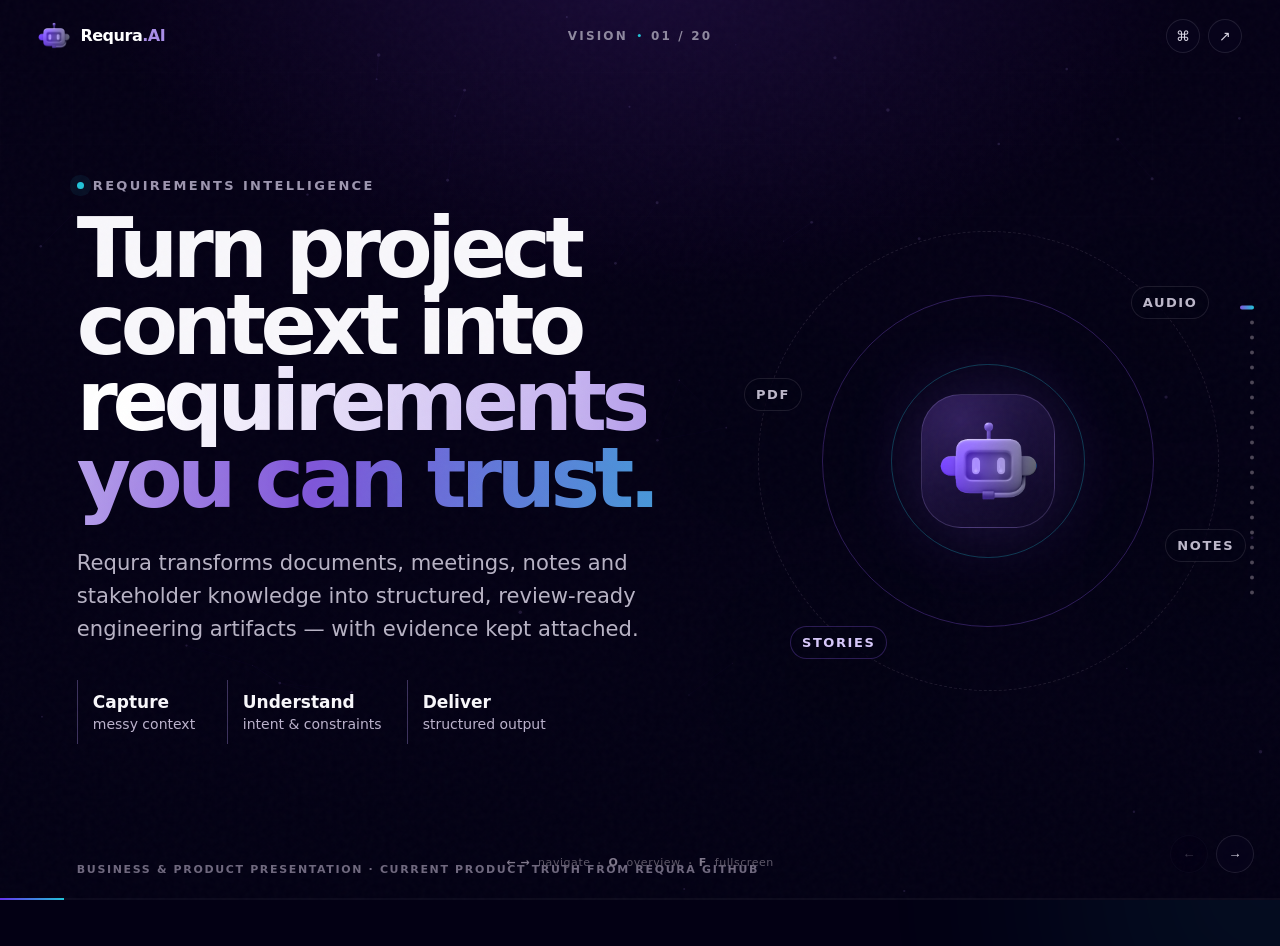
==== commit 42b1d416: "update slide 4" ====
--- a/index.html
+++ b/index.html
@@ -82,7 +82,7 @@
           <span style="background: var(--cyan); color: #000; font-size: 12px; font-weight: bold; width: 22px; height: 22px; border-radius: 50%; display: inline-flex; align-items: center; justify-content: center; flex-shrink: 0;">01</span>
           <div>
             <b style="font-size: 14px; color: #fff; display: block; margin-bottom: 2px;">AI Maturity Inflection</b>
-            <p style="font-size: 13px; line-height: 1.45; color: #bbb2cb; margin: 0;">AI can now reliably understand, parse, and structure messy, unstructured project knowledge without heavy hallucination risk.</p>
+            <p style="font-size: 13px; line-height: 1.45; color: #bbb2cb; margin: 0;">AI workflows can now be built around LLMs to process complex project context — but the value is in making that process structured, grounded, and controllable.</p>
           </div>
         </div>
 
@@ -107,7 +107,7 @@
       <div style="background: linear-gradient(135deg, rgba(34,195,216,0.08), rgba(127,86,217,0.08)); border: 1px solid rgba(34,195,216,0.2); border-radius: 16px; padding: 20px; display: flex; flex-direction: column; justify-content: center; text-align: center; position: relative;">
         <span style="font-size: 11px; font-weight: 800; letter-spacing: 0.15em; color: var(--cyan); margin-bottom: 10px; display: block; text-transform: uppercase;">THE OPPORTUNITY</span>
         <h3 style="font-size: 18px; line-height: 1.45; color: #fff; margin: 0 0 10px 0;">Turn unstructured project knowledge into a structured engineering system.</h3>
-        <p style="font-size: 13px; line-height: 1.5; color: #bbb2cb; margin: 0;">Requra bridges the handoff gap by acting as the translator between messy context and rigorous, evidence-backed development backlogs.</p>
+        <p style="font-size: 13px; line-height: 1.5; color: #bbb2cb; margin: 0;">Requra bridges the handoff gap by translating messy project context into structured, evidence-backed engineering requirements and development backlogs.</p>
       </div>
     </div>
 
